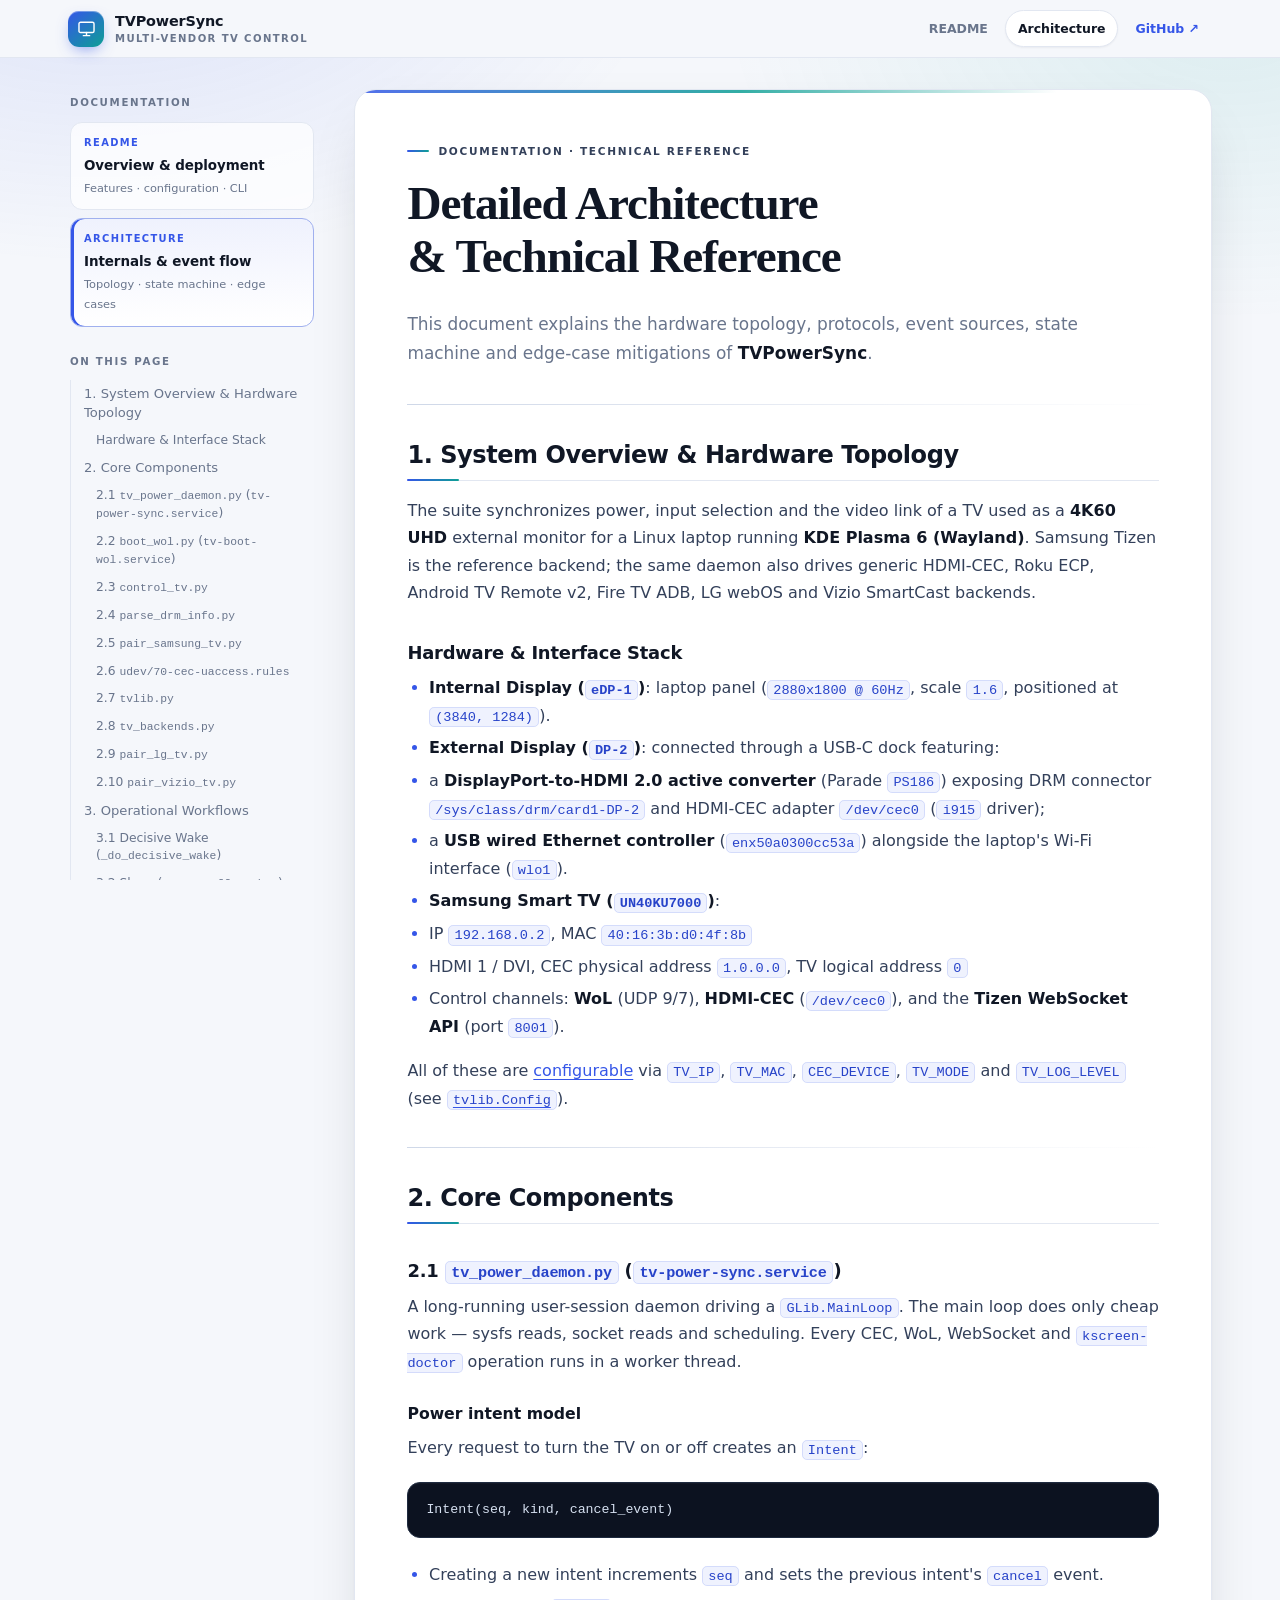
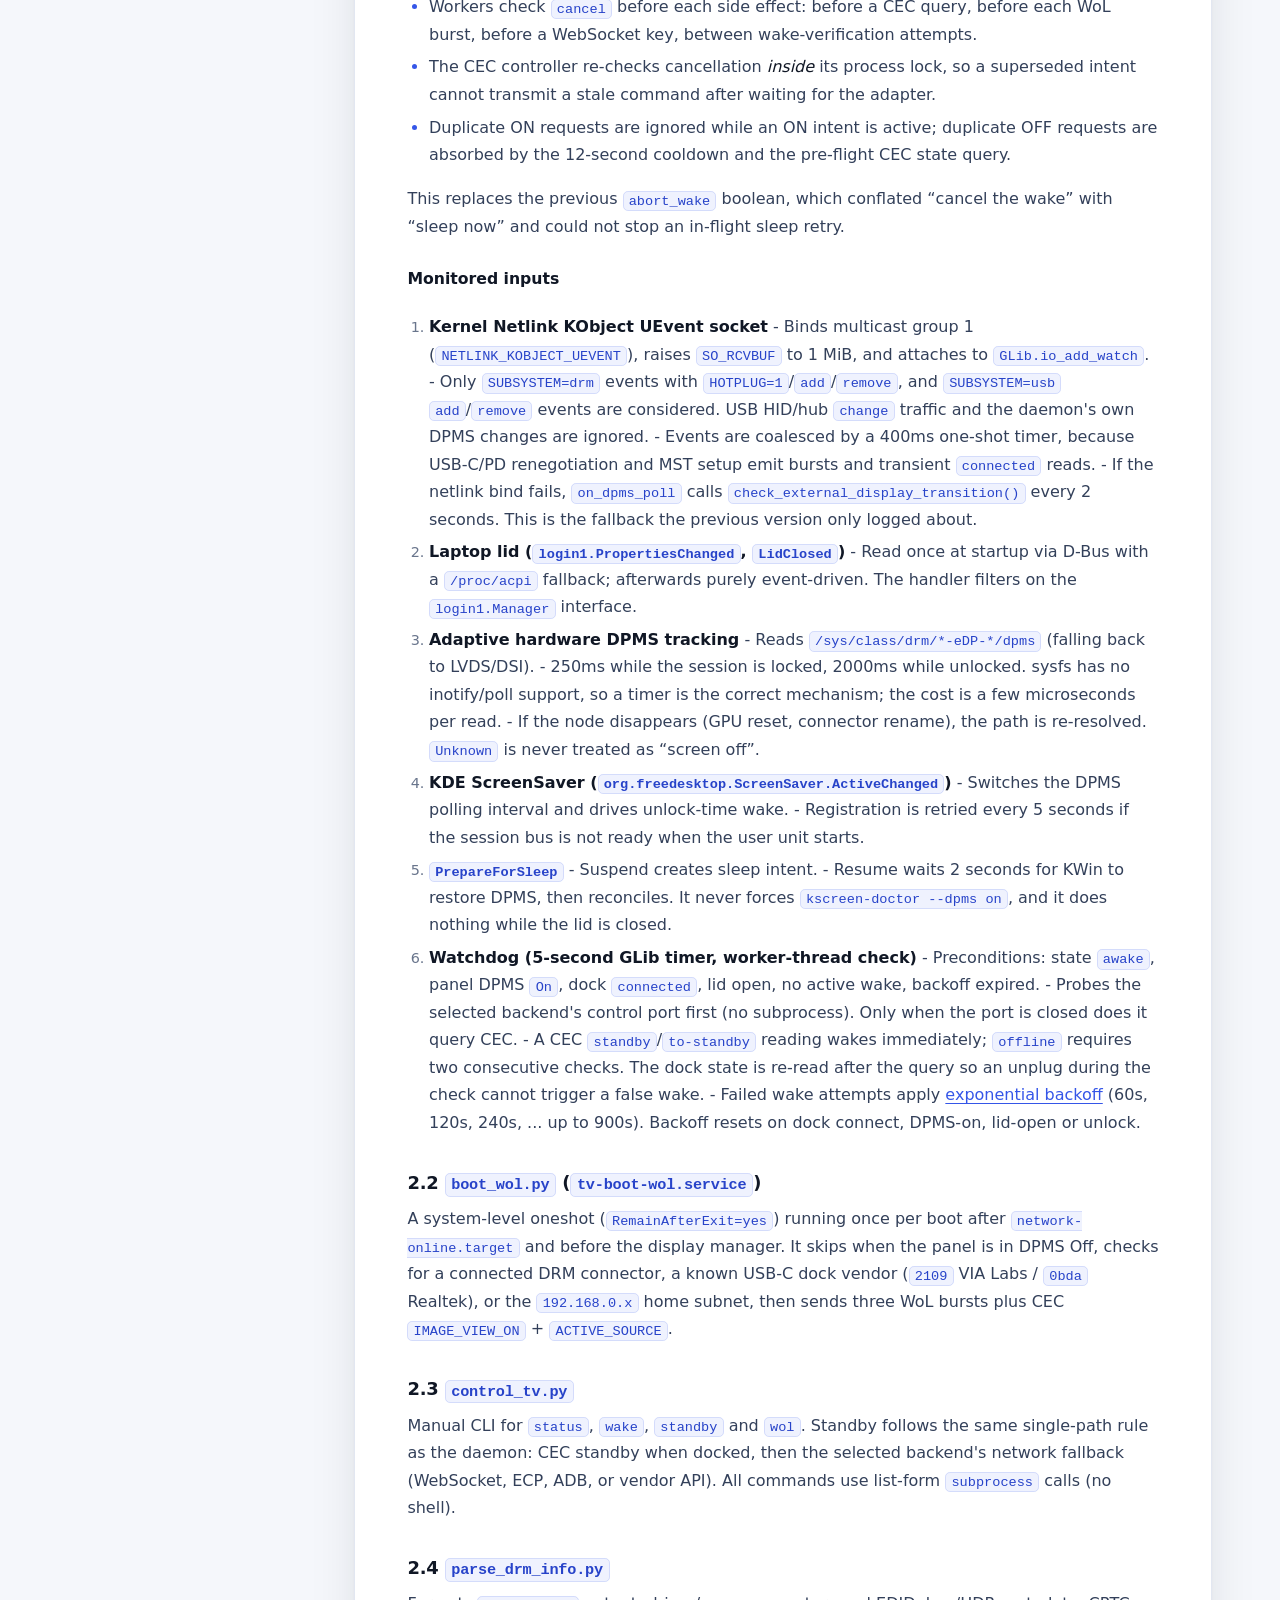
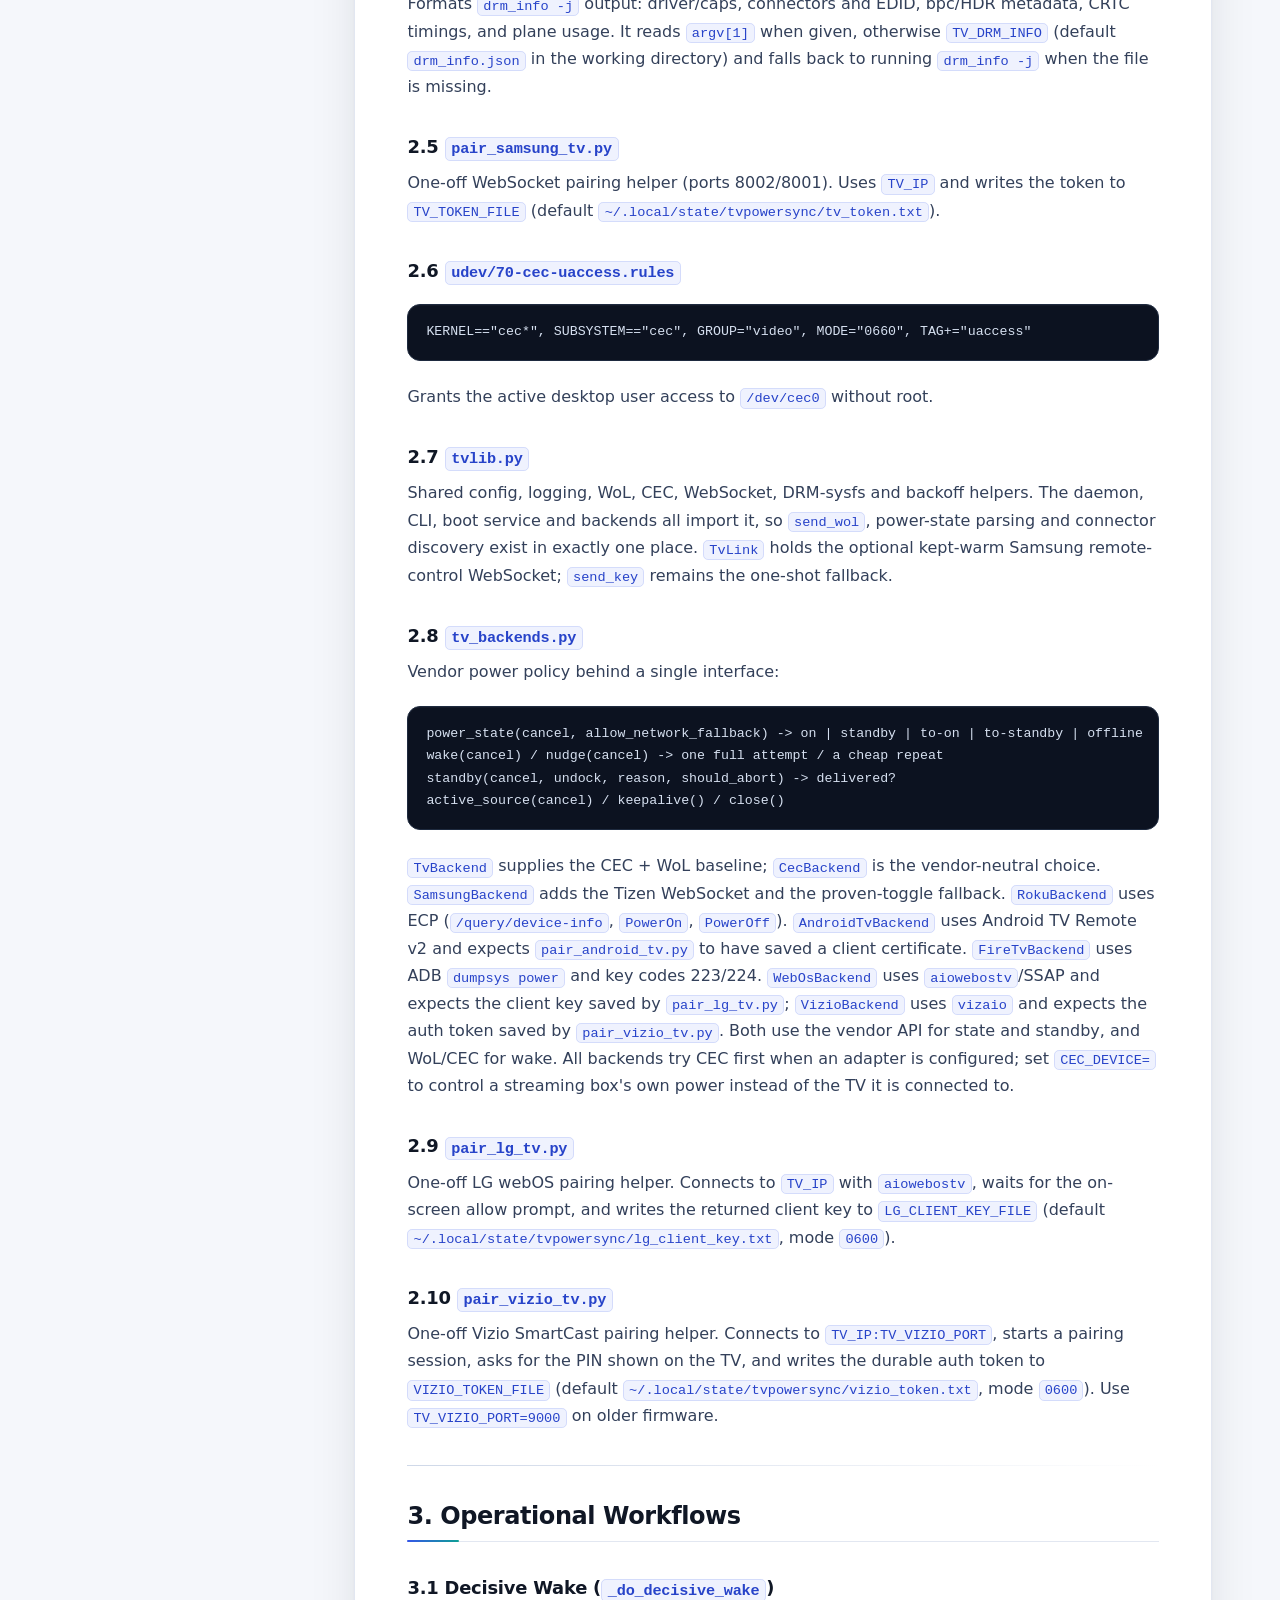
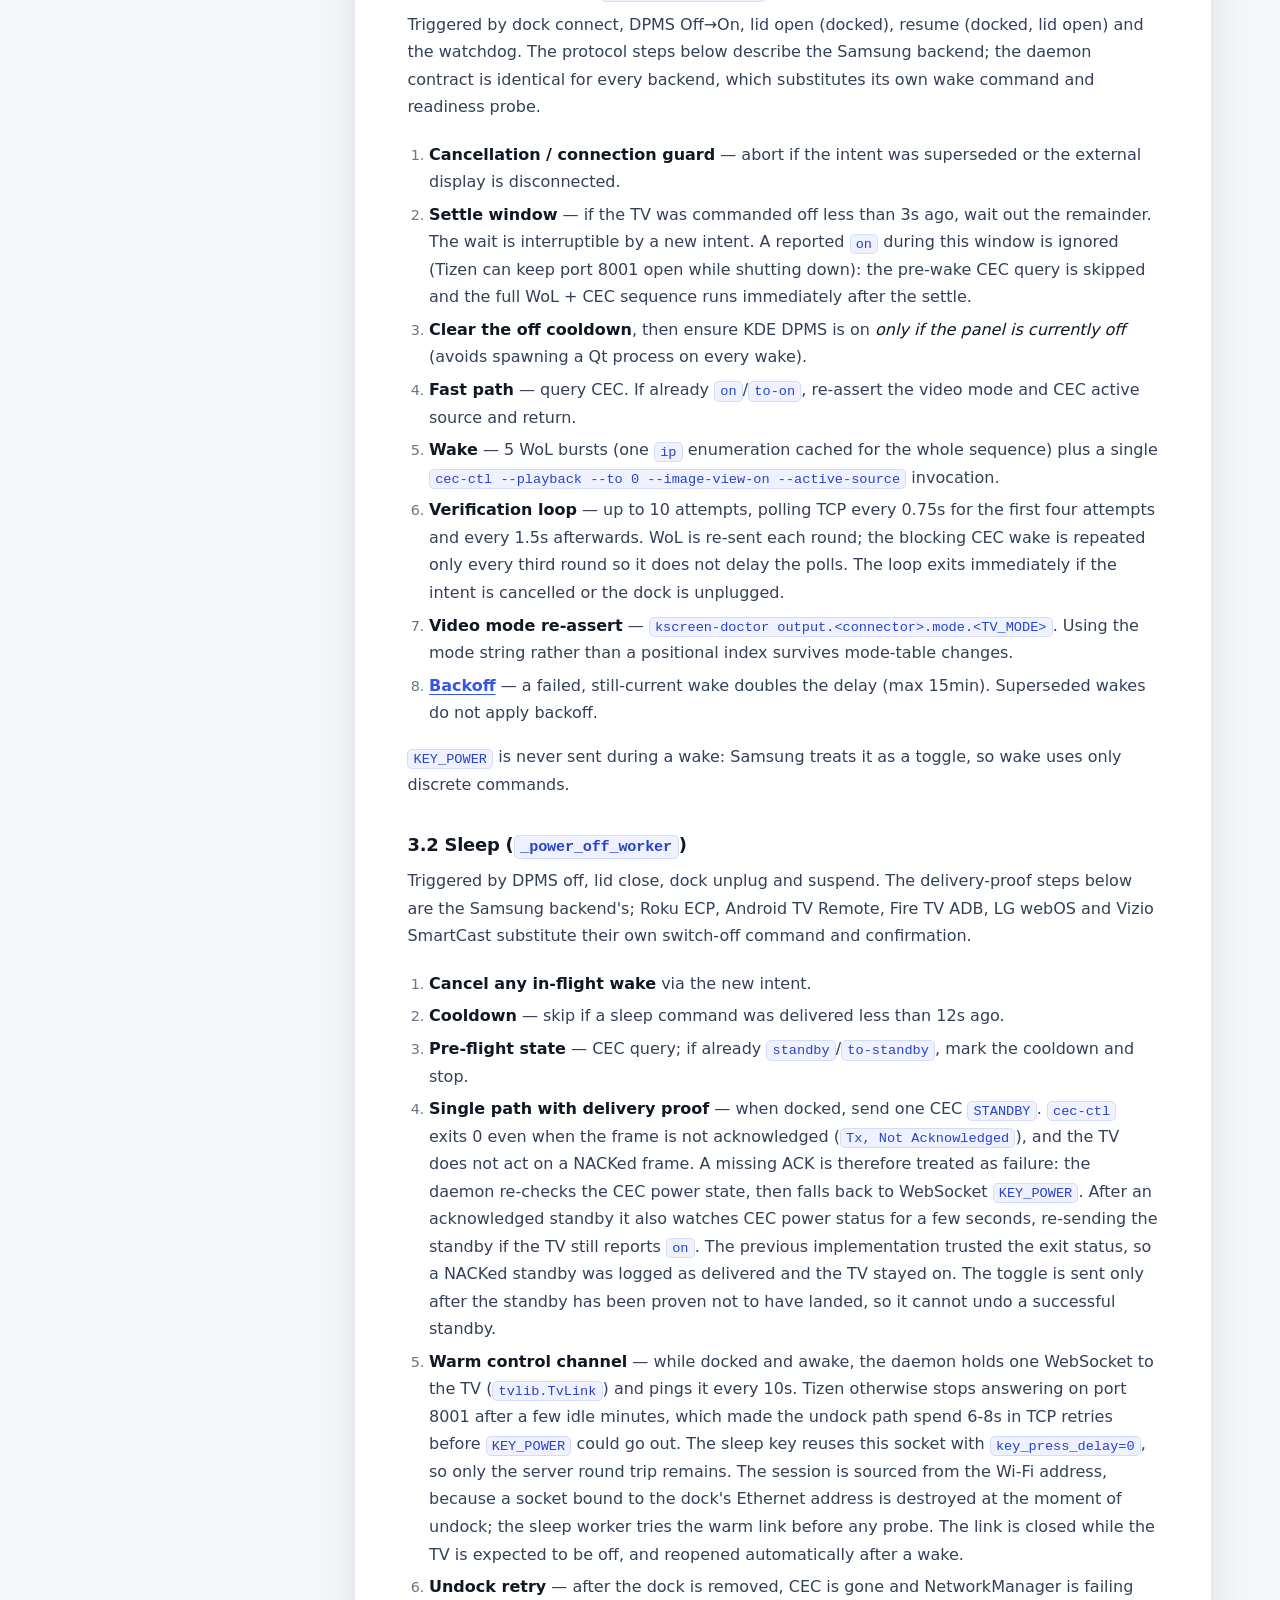
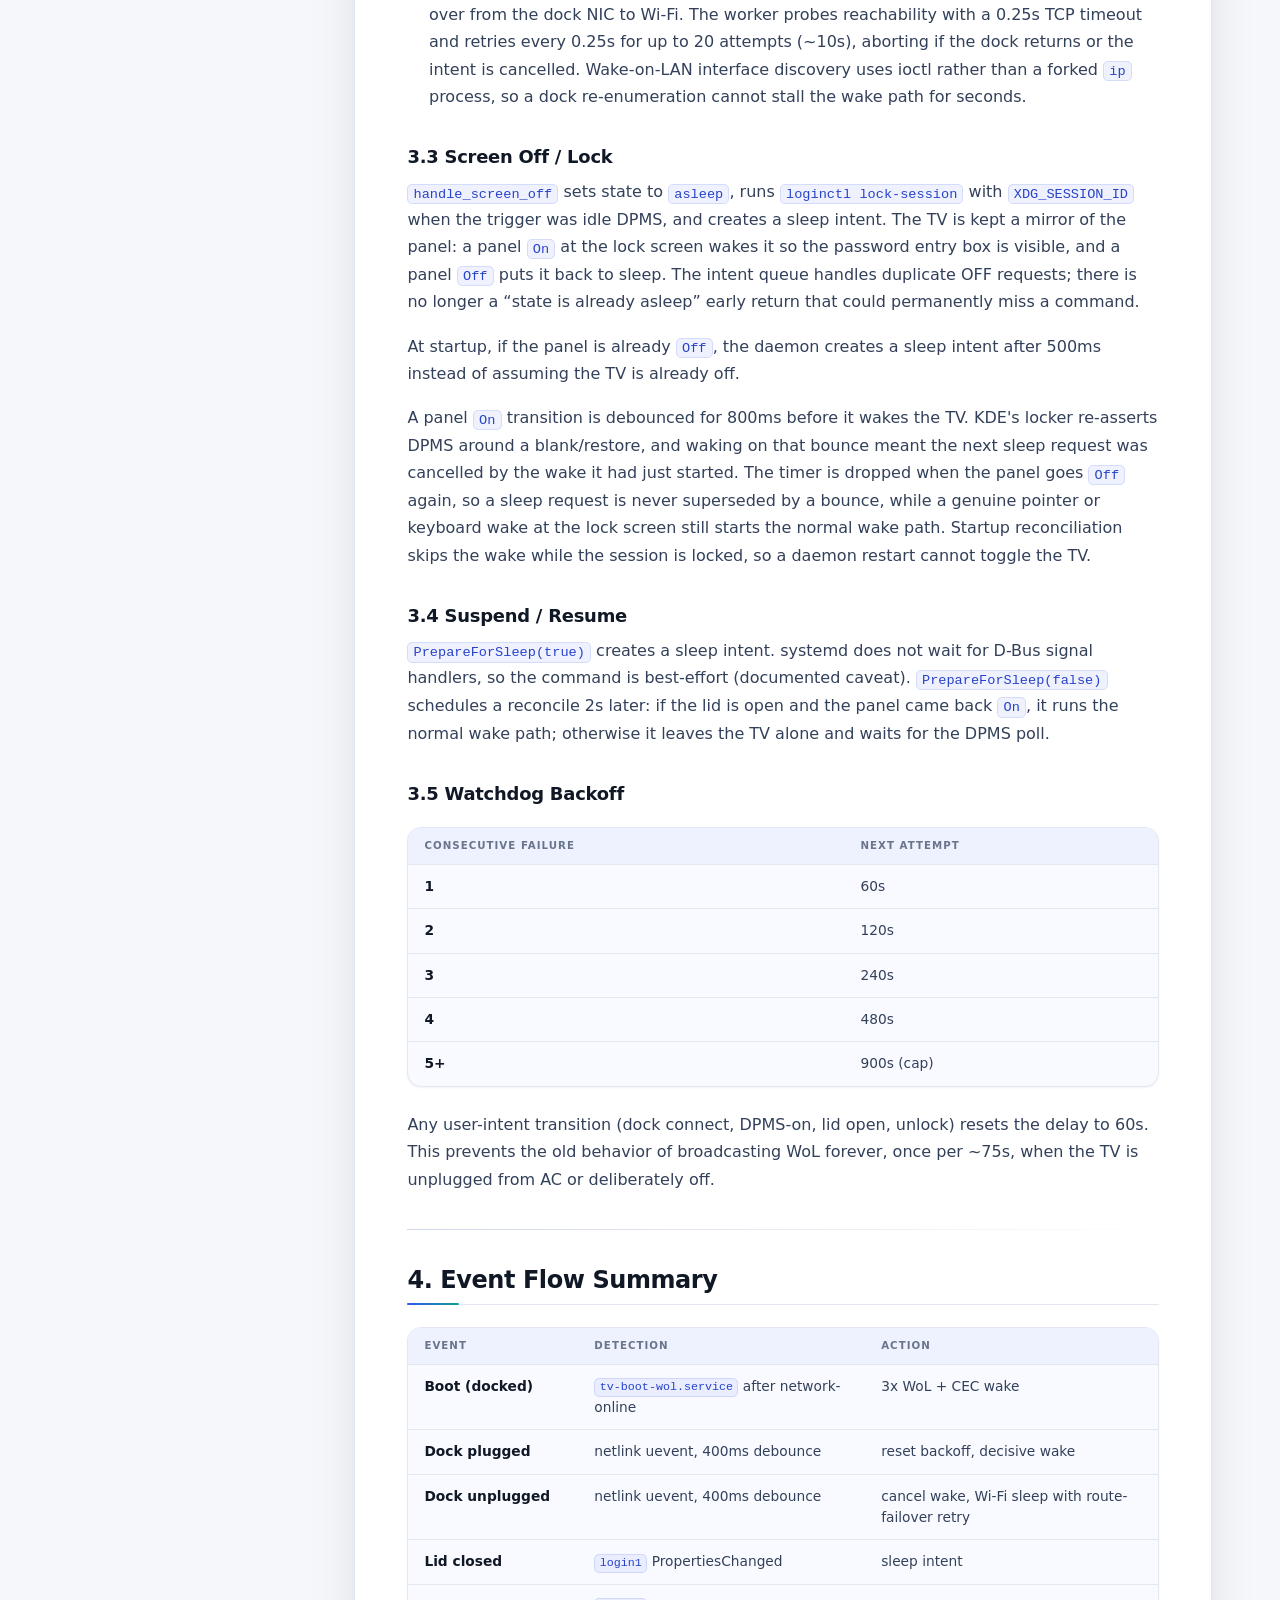
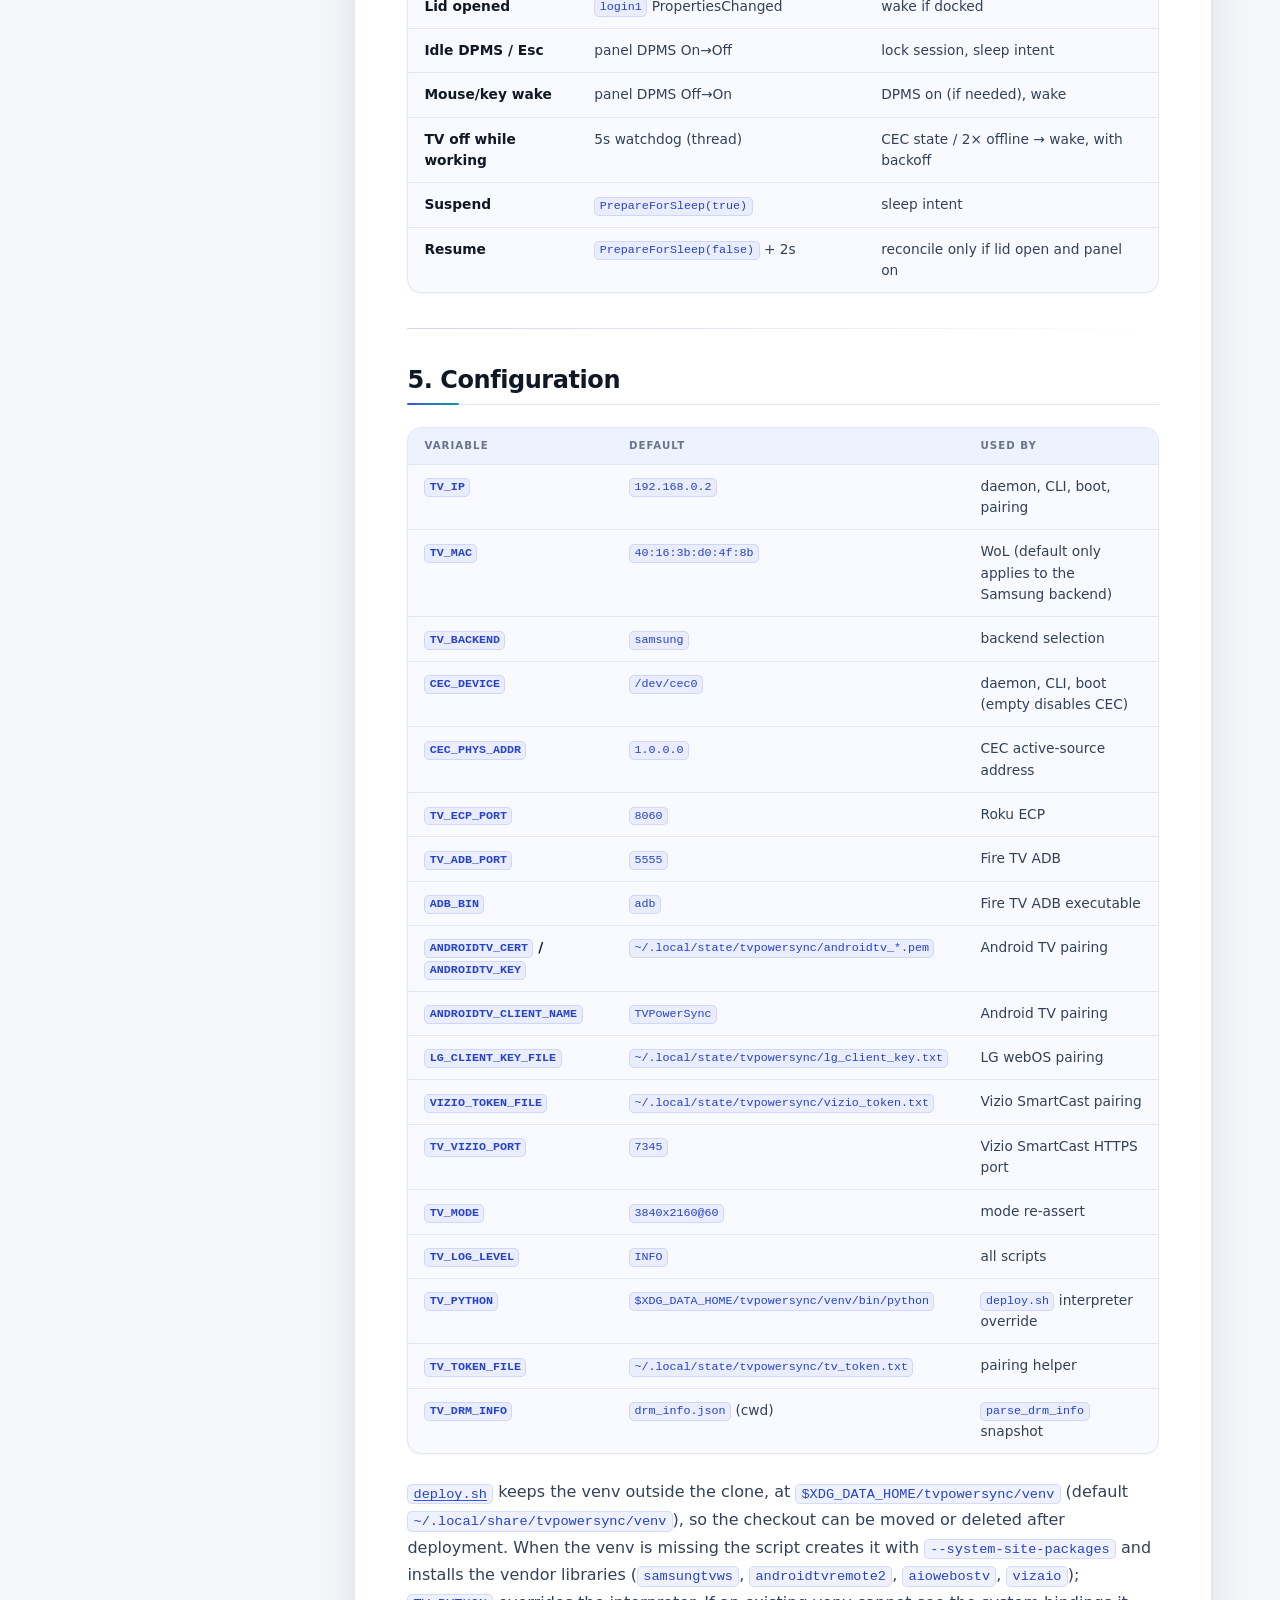
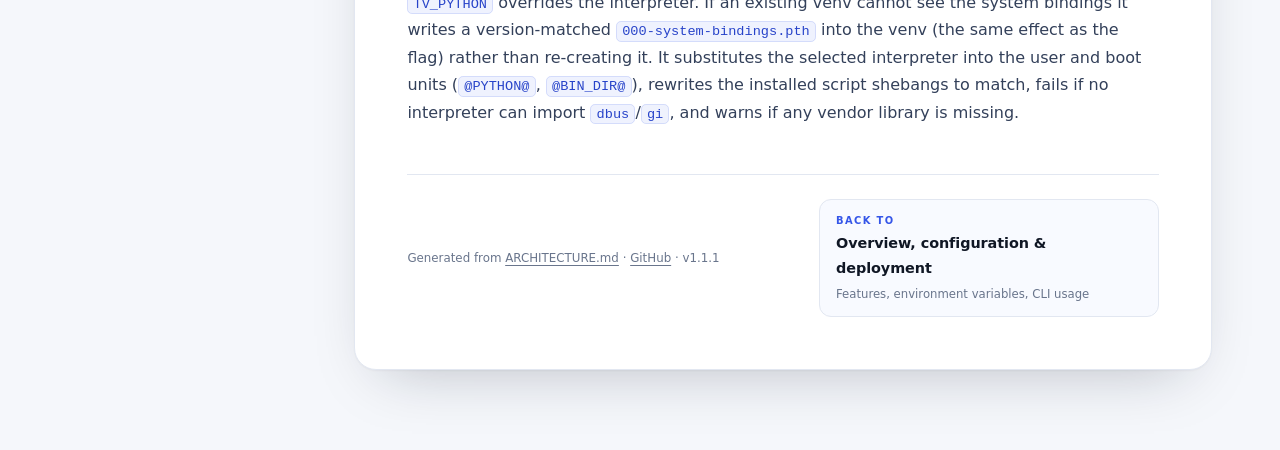
==== ARCHITECTURE.html @ b7414201 "Add LG webOS and Vizio SmartCast backends Add local API control, pairing helpers, credential paths, " ====
<!DOCTYPE html>
<html lang="en">
<head>
<meta charset="utf-8">
<meta name="viewport" content="width=device-width, initial-scale=1">
<meta name="color-scheme" content="light dark">
<meta name="description" content="This document explains the hardware topology, protocols, event sources, state machine and edge-case mitigations of TVPowerSync.">
<title>Detailed Architecture &amp; Technical Reference — TVPowerSync</title>
<link rel="icon" href="data:image/svg+xml,%3Csvg xmlns='http://www.w3.org/2000/svg' viewBox='0 0 32 32'%3E%3Crect width='32' height='32' rx='8' fill='%233556e8'/%3E%3Cg fill='none' stroke='white' stroke-width='2' stroke-linecap='round'%3E%3Crect x='7' y='9' width='18' height='12' rx='2'/%3E%3Cpath d='M13 25h6M16 21v4'/%3E%3C/g%3E%3C/svg%3E">
<style>
:root {
  color-scheme: light;
  --bg: #f5f7fb;
  --surface: #ffffff;
  --surface-2: #f8faff;
  --surface-3: #eef2fa;
  --text: #101725;
  --text-soft: #33405a;
  --muted: #69758c;
  --border: #e2e7f1;
  --border-strong: #cfd8e8;
  --accent: #3556e8;
  --accent-ink: #2743c9;
  --accent-2: #0e9f95;
  --code-bg: #0c1220;
  --code-border: #1e2a3f;
  --code-text: #d6e0f0;
  --shadow-sm: 0 1px 2px rgba(16, 24, 40, .05);
  --shadow: 0 1px 2px rgba(16, 24, 40, .04), 0 24px 60px -28px rgba(16, 24, 40, .28);
  --glow-a: rgba(53, 86, 232, .13);
  --glow-b: rgba(14, 159, 149, .10);
  --serif: "Iowan Old Style", "Palatino Linotype", Palatino, "Book Antiqua", Georgia, serif;
  --sans: ui-sans-serif, system-ui, -apple-system, "Segoe UI", Roboto, "Helvetica Neue", Arial, "Noto Sans", sans-serif;
  --mono: ui-monospace, SFMono-Regular, "SF Mono", Menlo, Consolas, "Liberation Mono", monospace;
}
@media (prefers-color-scheme: dark) {
  :root {
    color-scheme: dark;
    --bg: #070a10;
    --surface: #0d121b;
    --surface-2: #111826;
    --surface-3: #162032;
    --text: #e8edf6;
    --text-soft: #bdc8da;
    --muted: #8b99af;
    --border: #1d2737;
    --border-strong: #2a3850;
    --accent: #7d9cff;
    --accent-ink: #a5b9ff;
    --accent-2: #2fd4c2;
    --code-bg: #060a12;
    --code-border: #1a2434;
    --code-text: #d5e0f2;
    --shadow: 0 1px 2px rgba(0, 0, 0, .4), 0 30px 70px -30px rgba(0, 0, 0, .8);
    --glow-a: rgba(84, 110, 255, .16);
    --glow-b: rgba(21, 190, 170, .10);
  }
}
*, *::before, *::after { box-sizing: border-box; }
html { -webkit-text-size-adjust: 100%; scroll-behavior: smooth; }
body {
  margin: 0;
  /* Reserve the fixed top bar's height so the flow starts where it did. */
  padding-top: 57px;
  min-height: 100vh;
  background: var(--bg);
  color: var(--text);
  font-family: var(--sans);
  font-size: 16px;
  line-height: 1.72;
  -webkit-font-smoothing: antialiased;
  text-rendering: optimizeLegibility;
}
body::before {
  content: "";
  position: fixed;
  inset: 0;
  z-index: -1;
  pointer-events: none;
  background:
    radial-gradient(820px 480px at 8% -8%, var(--glow-a), transparent 70%),
    radial-gradient(700px 420px at 96% 2%, var(--glow-b), transparent 72%);
}
::selection { background: color-mix(in srgb, var(--accent) 24%, transparent); }
a { color: var(--accent); text-underline-offset: 3px; text-decoration-thickness: 1px; }
a:hover { color: var(--accent-ink); }
:focus-visible { outline: 2px solid var(--accent); outline-offset: 3px; border-radius: 4px; }
.skip-link {
  position: fixed; top: -100px; left: 16px; z-index: 999;
  padding: 10px 16px; border: 1px solid var(--border-strong); border-radius: 10px;
  background: var(--surface); color: var(--text); box-shadow: var(--shadow);
  font-size: .85rem; font-weight: 600; text-decoration: none;
  transition: top .15s ease;
}
.skip-link:focus { top: 16px; }

/* Top bar */
.topbar {
  position: fixed; top: 0; left: 0; right: 0; z-index: 100;
  background: var(--bg);
  border-bottom: 1px solid var(--border);
}
.topbar-inner {
  max-width: 1200px; margin: 0 auto;
  padding: 10px clamp(16px, 3vw, 28px);
  display: flex; align-items: center; justify-content: space-between; gap: 16px;
}
.brand { display: flex; align-items: center; gap: 11px; min-width: 0; color: var(--text); text-decoration: none; }
.brand-mark {
  width: 36px; height: 36px; flex: none;
  display: grid; place-items: center;
  /* Own compositor layer: the gradient, glow and SVG keep one cached raster
     instead of being repainted at fractional scroll offsets. */
  transform: translateZ(0);
  border-radius: 11px; color: #fff;
  background: linear-gradient(140deg, var(--accent), var(--accent-2));
  box-shadow: 0 6px 16px -6px color-mix(in srgb, var(--accent) 70%, transparent), inset 0 1px 0 rgba(255,255,255,.35);
}
.brand-copy { display: flex; flex-direction: column; line-height: 1.15; min-width: 0; }
.brand-copy strong { font-size: .9rem; font-weight: 650; letter-spacing: -.01em; white-space: nowrap; }
.brand-copy small { margin-top: 3px; font-size: .63rem; font-weight: 600; letter-spacing: .14em; text-transform: uppercase; color: var(--muted); white-space: nowrap; }
.topbar-nav { display: flex; align-items: center; gap: 4px; }
.pill {
  padding: 7px 12px; border: 1px solid transparent; border-radius: 999px;
  color: var(--muted); font-size: .78rem; font-weight: 550; text-decoration: none;
  white-space: nowrap;
  transition: color .15s, background .15s, border-color .15s;
}
.pill:hover { color: var(--text); background: var(--surface-3); }
.pill.is-active { color: var(--text); background: var(--surface); border-color: var(--border); box-shadow: var(--shadow-sm); }
.pill.ghost { color: var(--accent); }
.pill.ghost:hover {
  background: color-mix(in srgb, var(--accent) 9%, transparent);
  border-color: color-mix(in srgb, var(--accent) 18%, transparent);
}

/* Layout */
.shell {
  max-width: 1200px; margin: 0 auto;
  padding: clamp(20px, 3vw, 32px) clamp(16px, 3vw, 28px) 80px;
  display: grid; grid-template-columns: 248px minmax(0, 1fr);
  gap: clamp(24px, 3vw, 44px);
  align-items: start;
}
.sidebar {
  position: fixed; top: 90px;
  left: max(28px, calc(50% - 600px + 28px));
  width: 248px;
  max-height: calc(100vh - 110px);
  overflow: auto; padding: 4px 2px 20px;
  scrollbar-width: thin; scrollbar-color: var(--border-strong) transparent;
  /* Fixed positioning avoids per-frame sticky repositioning while scrolling. */
  will-change: transform;
}
.sidebar::-webkit-scrollbar { width: 6px; }
.sidebar::-webkit-scrollbar-thumb { background: var(--border-strong); border-radius: 99px; }
.side-label {
  margin: 0 0 10px; font-size: .64rem; font-weight: 700;
  letter-spacing: .16em; text-transform: uppercase; color: var(--muted);
}
.doc-switch { display: grid; gap: 8px; margin: 0 0 26px; }
.switch {
  display: block; padding: 11px 13px;
  border: 1px solid var(--border); border-radius: 12px;
  background: color-mix(in srgb, var(--surface) 72%, transparent);
  text-decoration: none;
  transition: border-color .15s, background .15s, transform .15s;
}
.switch:hover { border-color: var(--border-strong); background: var(--surface); transform: translateY(-1px); }
.switch.is-active {
  background: linear-gradient(180deg, color-mix(in srgb, var(--accent) 8%, var(--surface)), var(--surface));
  border-color: color-mix(in srgb, var(--accent) 38%, var(--border));
  box-shadow: inset 3px 0 0 var(--accent);
}
.switch-kicker { display: block; font-size: .62rem; font-weight: 700; letter-spacing: .14em; text-transform: uppercase; color: var(--accent); }
.switch-title { display: block; margin-top: 3px; font-size: .84rem; font-weight: 600; letter-spacing: -.005em; color: var(--text); }
.switch-meta { display: block; margin-top: 2px; font-size: .71rem; color: var(--muted); }
.toc ul { list-style: none; margin: 0; padding: 0; }
.toc > ul { border-left: 1px solid var(--border); }
.toc a {
  display: block; margin-left: -1px; padding: 5px 8px 5px 12px;
  border-left: 2px solid transparent;
  color: var(--muted); font-size: .82rem; line-height: 1.4; text-decoration: none;
  overflow-wrap: anywhere;
  transition: color .15s, border-color .15s, background .15s;
}
.toc a:hover {
  color: var(--text); border-left-color: var(--accent);
  background: linear-gradient(90deg, color-mix(in srgb, var(--accent) 8%, transparent), transparent);
}
.toc ul ul a { padding-left: 24px; font-size: .77rem; }
.toc a code { padding: 0; border: 0; background: none; color: inherit; font-size: .92em; }
.side-foot { margin: 26px 0 0; padding-top: 16px; border-top: 1px solid var(--border); font-size: .7rem; line-height: 1.6; color: var(--muted); }
.side-foot a { color: var(--muted); text-decoration-color: var(--border-strong); }
.side-foot a:hover { color: var(--accent); }

/* Mobile "On this page" */
.mobile-toc { display: none; grid-column: 1 / -1; }
.mobile-toc details {
  margin: 0; padding: 0 14px;
  border: 1px solid var(--border); border-radius: 12px;
  background: var(--surface); box-shadow: var(--shadow-sm);
}
.mobile-toc summary {
  display: flex; align-items: center; justify-content: space-between;
  padding: 12px 0; list-style: none; cursor: pointer;
  color: var(--text); font-size: .8rem; font-weight: 600;
}
.mobile-toc summary::-webkit-details-marker { display: none; }
.mobile-toc summary::after { content: "+"; color: var(--muted); font-size: 1rem; font-weight: 400; }
.mobile-toc details[open] summary::after { content: "\2212"; }
.mobile-toc .toc { padding: 0 0 10px; }
.mobile-toc .toc > ul { border-left: 0; }
.mobile-toc .toc a { padding-left: 2px; border-left: 0; }
.mobile-toc .toc ul ul a { padding-left: 18px; }

/* Page card */
.doc {
  position: relative; min-width: 0; overflow: hidden;
  grid-column: 2;
  padding: clamp(24px, 4.4vw, 52px);
  background: var(--surface);
  border: 1px solid var(--border); border-radius: 22px;
  box-shadow: var(--shadow);
}
.doc::before {
  content: ""; position: absolute; inset: 0 0 auto 0; height: 3px;
  background: linear-gradient(90deg, var(--accent), var(--accent-2) 45%, transparent 82%);
  opacity: .85;
}

/* Typography */
.doc-body > h1 {
  margin: .1em 0 .55em;
  font-family: var(--serif); font-weight: 600;
  font-size: clamp(2rem, 4.2vw, 2.95rem);
  line-height: 1.13; letter-spacing: -.022em;
  text-wrap: balance;
}
.eyebrow {
  display: flex; align-items: center; gap: 9px;
  margin: 0 0 14px;
  font-size: .66rem; font-weight: 700; letter-spacing: .16em;
  text-transform: uppercase; color: var(--accent);
}
.eyebrow::before {
  content: ""; width: 22px; height: 2px; border-radius: 2px;
  background: linear-gradient(90deg, var(--accent), var(--accent-2));
}
.doc-body > h1 + p {
  max-width: 68ch; margin: 0 0 1.4rem;
  font-size: 1.06rem; line-height: 1.75; color: var(--muted);
}
.doc-body h2 {
  position: relative; margin: 3.1rem 0 1rem; padding-bottom: .55rem;
  border-bottom: 1px solid var(--border);
  font-size: clamp(1.25rem, 2.4vw, 1.5rem); font-weight: 650;
  letter-spacing: -.018em; line-height: 1.28;
  text-wrap: balance; scroll-margin-top: 88px;
}
.doc-body h2::after {
  content: ""; position: absolute; left: 0; bottom: -1px;
  width: 52px; height: 2px; border-radius: 2px;
  background: linear-gradient(90deg, var(--accent), var(--accent-2));
}
.doc-body h3 {
  margin: 2.1rem 0 .55rem;
  font-size: 1.12rem; font-weight: 650; letter-spacing: -.012em;
  line-height: 1.4; text-wrap: balance; scroll-margin-top: 88px;
}
.doc-body h4 { margin: 1.6rem 0 .4rem; font-size: .98rem; font-weight: 650; }
.doc-body p { margin: 0 0 1.05rem; color: var(--text-soft); }
.doc-body strong { color: var(--text); font-weight: 650; }
.doc-body em { color: var(--text); }
.doc-body ul, .doc-body ol { margin: 0 0 1.05rem; padding-left: 1.35rem; }
.doc-body li { margin: .32rem 0; color: var(--text-soft); }
.doc-body li > p { margin: 0 0 .6rem; }
.doc-body li > p:last-child { margin-bottom: 0; }
.doc-body li > ul, .doc-body li > ol { margin: .35rem 0 .15rem; }
.doc-body ul > li::marker { color: var(--accent); }
.doc-body ol > li::marker { color: var(--muted); font-size: .9em; font-variant-numeric: tabular-nums; }
.doc-body > ol { margin-top: 1.25rem; }

/* README feature cards */
.page-readme .doc-body > ol {
  display: grid; gap: 12px;
  margin-top: 1.25rem; padding: 0;
  list-style: none; counter-reset: feature;
}
.page-readme .doc-body > ol > li {
  counter-increment: feature;
  position: relative; margin: 0; min-width: 0;
  padding: 15px 18px 12px 54px;
  border: 1px solid var(--border); border-radius: 14px;
  background: linear-gradient(180deg, var(--surface-2), color-mix(in srgb, var(--surface-2) 40%, transparent));
  transition: border-color .18s ease, box-shadow .18s ease;
}
.page-readme .doc-body > ol > li:hover { border-color: var(--border-strong); box-shadow: var(--shadow-sm); }
.page-readme .doc-body > ol > li::before {
  content: counter(feature);
  position: absolute; left: 16px; top: 15px;
  width: 26px; height: 26px;
  display: grid; place-items: center;
  border-radius: 8px; border: 1px solid color-mix(in srgb, var(--accent) 22%, transparent);
  background: color-mix(in srgb, var(--accent) 10%, transparent);
  color: var(--accent); font-size: .72rem; font-weight: 700; font-variant-numeric: tabular-nums;
}
.page-readme .doc-body > ol > li > p:first-child {
  margin: 0 0 6px; color: var(--text);
  font-size: .98rem; line-height: 1.6; letter-spacing: -.006em;
}
.page-readme .doc-body > ol > li > ul { margin: 8px 0 3px; padding-left: 1.1rem; font-size: .94rem; }
.page-readme .doc-body > ol > li > ul > li { margin: .28rem 0; }

/* Tables */
.doc-body .table-wrap {
  margin: 1.35rem 0 1.5rem;
  border: 1px solid var(--border); border-radius: 14px;
  background: var(--surface-2);
  overflow-x: auto;
  scrollbar-width: thin; scrollbar-color: var(--border-strong) transparent;
  box-shadow: var(--shadow-sm);
}
.doc-body table { width: 100%; min-width: 520px; border-collapse: collapse; font-size: .86rem; line-height: 1.55; }
.doc-body thead th {
  padding: 10px 16px;
  border-bottom: 1px solid var(--border);
  background: color-mix(in srgb, var(--accent) 5%, var(--surface-2));
  color: var(--muted); font-size: .64rem; font-weight: 700;
  letter-spacing: .1em; text-transform: uppercase; text-align: left; white-space: nowrap;
}
.doc-body tbody td { padding: 11px 16px; border-bottom: 1px solid var(--border); color: var(--text-soft); vertical-align: top; }
.doc-body tbody td:first-child { color: var(--text); font-weight: 550; }
.doc-body tbody tr:last-child td { border-bottom: 0; }
.doc-body tbody tr:hover { background: color-mix(in srgb, var(--accent) 4%, transparent); }
.doc-body table td code { white-space: nowrap; overflow-wrap: normal; }

/* Code */
.doc-body :not(pre) > code {
  padding: .12em .38em;
  border: 1px solid color-mix(in srgb, var(--accent) 14%, transparent);
  border-radius: 5px;
  background: color-mix(in srgb, var(--accent) 8%, transparent);
  color: var(--accent-ink);
  font-family: var(--mono); font-size: .85em;
  white-space: normal; overflow-wrap: anywhere;
}
.doc-body pre {
  margin: 1.25rem 0 1.4rem; padding: 16px 18px;
  border: 1px solid var(--code-border); border-radius: 13px;
  background: var(--code-bg);
  color: var(--code-text);
  font-family: var(--mono); font-size: .83rem; line-height: 1.7;
  overflow-x: auto;
  scrollbar-width: thin; scrollbar-color: #31405a transparent;
  box-shadow: inset 0 1px 0 rgba(255, 255, 255, .03);
}
.doc-body pre code {
  padding: 0; border: 0; background: none;
  color: inherit; font-family: inherit; font-size: 1em; white-space: pre;
}
.doc-body pre::-webkit-scrollbar { height: 8px; }
.doc-body pre::-webkit-scrollbar-thumb { background: #31405a; border-radius: 99px; }
.doc-body pre .c, .doc-body pre .c1, .doc-body pre .cm { color: #6f8099; font-style: italic; }
.doc-body pre .k, .doc-body pre .kn, .doc-body pre .kd { color: #c792ea; }
.doc-body pre .s, .doc-body pre .s1, .doc-body pre .s2, .doc-body pre .sb { color: #a8e0a0; }
.doc-body pre .nb, .doc-body pre .nf { color: #82aaff; }
.doc-body pre .nv { color: #ffcb6b; }
.doc-body pre .o, .doc-body pre .ow { color: #89ddff; }
.doc-body pre .m, .doc-body pre .mi { color: #f78c6c; }
.doc-body pre .w { color: inherit; }

/* Callouts and rules */
.doc-body blockquote {
  margin: 1.35rem 0 1.6rem; padding: 14px 18px 14px 20px;
  border-left: 3px solid var(--accent); border-radius: 0 12px 12px 0;
  background: linear-gradient(90deg, color-mix(in srgb, var(--accent) 7%, transparent), transparent 90%);
}
.doc-body blockquote::before {
  content: "Note"; display: block; margin-bottom: 4px;
  color: var(--accent); font-size: .62rem; font-weight: 700;
  letter-spacing: .16em; text-transform: uppercase;
}
.doc-body blockquote p { margin: 0; font-size: .95rem; color: var(--text-soft); }
.doc-body blockquote a { font-weight: 600; }
.doc-body hr {
  height: 1px; margin: 2.2rem 0; border: 0;
  background: linear-gradient(90deg, var(--border-strong), var(--border) 40%, transparent);
}
.doc-body hr + h2 { margin-top: 1.7rem; }

/* Heading permalinks */
.headerlink {
  float: right; margin-left: 10px;
  color: var(--muted); font-size: .75em; font-weight: 400; text-decoration: none;
  opacity: 0; transition: opacity .15s, color .15s;
}
h2:hover .headerlink, h3:hover .headerlink, .headerlink:focus-visible { opacity: .7; }
.headerlink:hover { color: var(--accent); opacity: 1 !important; }

/* Footer */
.doc-footer {
  display: flex; flex-wrap: wrap; align-items: center; justify-content: space-between; gap: 18px;
  margin-top: 3rem; padding-top: 1.5rem;
  border-top: 1px solid var(--border);
}
.foot-note { margin: 0; color: var(--muted); font-size: .74rem; }
.foot-note a { color: var(--muted); }
.next-card {
  display: flex; flex-direction: column; gap: 2px;
  max-width: 340px; padding: 12px 16px;
  border: 1px solid var(--border); border-radius: 12px;
  background: var(--surface-2); text-decoration: none;
  transition: border-color .15s, transform .15s, box-shadow .15s;
}
.next-card:hover {
  border-color: color-mix(in srgb, var(--accent) 35%, var(--border));
  transform: translateY(-1px); box-shadow: var(--shadow-sm);
}
.next-kicker { color: var(--accent); font-size: .62rem; font-weight: 700; letter-spacing: .14em; text-transform: uppercase; }
.next-title { color: var(--text); font-size: .9rem; font-weight: 600; letter-spacing: -.005em; }
.next-title::after { content: " \2192"; color: var(--accent); font-weight: 600; }
.next-card.back .next-title::after { content: ""; }
.next-meta { margin-top: 1px; color: var(--muted); font-size: .73rem; }

@media (max-width: 1024px) {
  .shell { grid-template-columns: minmax(0, 1fr); max-width: 900px; }
  .sidebar { display: none; }
  .mobile-toc { display: block; }
  .doc { grid-column: 1; }
}
@media (max-width: 640px) {
  .brand-copy small { display: none; }
  .topbar-nav .ghost { display: none; }
  .pill { padding: 6px 10px; font-size: .74rem; }
  .doc { padding: 20px 18px 26px; border-radius: 16px; }
  .doc::before { border-radius: 16px 16px 0 0; }
  .doc-body > h1 { font-size: clamp(1.75rem, 7vw, 2.3rem); }
  .doc-footer { flex-direction: column; align-items: stretch; }
  .next-card { max-width: none; }
  .foot-note { order: 2; }
}
@media (max-width: 380px) {
  .brand-copy { display: none; }
}
@media print {
  :root {
    --bg: #fff; --surface: #fff; --surface-2: #fff; --surface-3: #fff;
    --text: #111; --text-soft: #222; --muted: #555;
    --border: #ddd; --border-strong: #ccc;
    --accent: #1a3fb8; --accent-ink: #1a3fb8;
    --code-bg: #f5f5f5; --code-border: #ddd; --code-text: #111;
  }
  body { background: #fff; color: #111; padding-top: 0; }
  body::before, .topbar, .sidebar, .mobile-toc, .doc-footer, .headerlink { display: none !important; }
  .shell { display: block; max-width: none; padding: 0; }
  .doc { padding: 0; border: 0; border-radius: 0; box-shadow: none; overflow: visible; }
  .doc::before { display: none; }
  .doc-body .table-wrap { overflow: visible; }
  .doc-body pre { background: #f5f5f5; color: #111; border-color: #ddd; box-shadow: none; }
  .doc-body pre code { color: #111; }
  .doc-body a { color: #1a3fb8; }
}
@media (prefers-reduced-motion: reduce) {
  html { scroll-behavior: auto; }
  *, *::before, *::after { transition: none !important; animation: none !important; }
}
</style>
</head>
<body class="page-architecture">
<a class="skip-link" href="#content">Skip to content</a>

<header class="topbar">
  <div class="topbar-inner">
    <a class="brand" href="README.html" aria-label="TVPowerSync documentation">
      <span class="brand-mark" aria-hidden="true">
        <svg viewBox="0 0 24 24" width="19" height="19" fill="none" stroke="currentColor" stroke-width="1.8" stroke-linecap="round" stroke-linejoin="round"><rect x="2.5" y="4" width="19" height="13" rx="2"/><path d="M8 21h8M12 17v4"/></svg>
      </span>
      <span class="brand-copy"><strong>TVPowerSync</strong><small>Multi-vendor TV control</small></span>
    </a>
    <nav class="topbar-nav" aria-label="Documents">
      <a class="pill" href="README.html">README</a><a class="pill is-active" href="ARCHITECTURE.html" aria-current="page">Architecture</a><a class="pill ghost" href="https://github.com/mystica555/TVPowerSync" aria-label="View TVPowerSync on GitHub">GitHub <span aria-hidden="true">&#8599;</span></a>
    </nav>
  </div>
</header>

<main class="page" id="content" tabindex="-1">
  <div class="shell">
    <div class="mobile-toc">
      <details>
        <summary>On this page</summary>
        <nav class="toc" aria-label="Table of contents (mobile)"><ul><li><a href="#1-system-overview-hardware-topology">1. System Overview &amp; Hardware Topology</a><ul class="toc-sub"><li><a href="#hardware-interface-stack">Hardware &amp; Interface Stack</a></li></ul></li><li><a href="#2-core-components">2. Core Components</a><ul class="toc-sub"><li><a href="#21-tv_power_daemonpy-tv-power-syncservice">2.1 <code>tv_power_daemon.py</code> (<code>tv-power-sync.service</code>)</a></li><li><a href="#22-boot_wolpy-tv-boot-wolservice">2.2 <code>boot_wol.py</code> (<code>tv-boot-wol.service</code>)</a></li><li><a href="#23-control_tvpy">2.3 <code>control_tv.py</code></a></li><li><a href="#24-parse_drm_infopy">2.4 <code>parse_drm_info.py</code></a></li><li><a href="#25-pair_samsung_tvpy">2.5 <code>pair_samsung_tv.py</code></a></li><li><a href="#26-udev70-cec-uaccessrules">2.6 <code>udev/70-cec-uaccess.rules</code></a></li><li><a href="#27-tvlibpy">2.7 <code>tvlib.py</code></a></li><li><a href="#28-tv_backendspy">2.8 <code>tv_backends.py</code></a></li><li><a href="#29-pair_lg_tvpy">2.9 <code>pair_lg_tv.py</code></a></li><li><a href="#210-pair_vizio_tvpy">2.10 <code>pair_vizio_tv.py</code></a></li></ul></li><li><a href="#3-operational-workflows">3. Operational Workflows</a><ul class="toc-sub"><li><a href="#31-decisive-wake-_do_decisive_wake">3.1 Decisive Wake (<code>_do_decisive_wake</code>)</a></li><li><a href="#32-sleep-_power_off_worker">3.2 Sleep (<code>_power_off_worker</code>)</a></li><li><a href="#33-screen-off-lock">3.3 Screen Off / Lock</a></li><li><a href="#34-suspend-resume">3.4 Suspend / Resume</a></li><li><a href="#35-watchdog-backoff">3.5 Watchdog Backoff</a></li></ul></li><li><a href="#4-event-flow-summary">4. Event Flow Summary</a></li><li><a href="#5-configuration">5. Configuration</a></li></ul></nav>
      </details>
    </div>

    <aside class="sidebar">
      <p class="side-label">Documentation</p>
      <nav class="doc-switch" aria-label="Documents"><a class="switch" href="README.html"><span class="switch-kicker">README</span><span class="switch-title">Overview &amp; deployment</span><span class="switch-meta">Features &middot; configuration &middot; CLI</span></a><a class="switch is-active" href="ARCHITECTURE.html" aria-current="page"><span class="switch-kicker">Architecture</span><span class="switch-title">Internals &amp; event flow</span><span class="switch-meta">Topology &middot; state machine &middot; edge cases</span></a></nav>
      <p class="side-label">On this page</p>
      <nav class="toc" aria-label="Table of contents"><ul><li><a href="#1-system-overview-hardware-topology">1. System Overview &amp; Hardware Topology</a><ul class="toc-sub"><li><a href="#hardware-interface-stack">Hardware &amp; Interface Stack</a></li></ul></li><li><a href="#2-core-components">2. Core Components</a><ul class="toc-sub"><li><a href="#21-tv_power_daemonpy-tv-power-syncservice">2.1 <code>tv_power_daemon.py</code> (<code>tv-power-sync.service</code>)</a></li><li><a href="#22-boot_wolpy-tv-boot-wolservice">2.2 <code>boot_wol.py</code> (<code>tv-boot-wol.service</code>)</a></li><li><a href="#23-control_tvpy">2.3 <code>control_tv.py</code></a></li><li><a href="#24-parse_drm_infopy">2.4 <code>parse_drm_info.py</code></a></li><li><a href="#25-pair_samsung_tvpy">2.5 <code>pair_samsung_tv.py</code></a></li><li><a href="#26-udev70-cec-uaccessrules">2.6 <code>udev/70-cec-uaccess.rules</code></a></li><li><a href="#27-tvlibpy">2.7 <code>tvlib.py</code></a></li><li><a href="#28-tv_backendspy">2.8 <code>tv_backends.py</code></a></li><li><a href="#29-pair_lg_tvpy">2.9 <code>pair_lg_tv.py</code></a></li><li><a href="#210-pair_vizio_tvpy">2.10 <code>pair_vizio_tv.py</code></a></li></ul></li><li><a href="#3-operational-workflows">3. Operational Workflows</a><ul class="toc-sub"><li><a href="#31-decisive-wake-_do_decisive_wake">3.1 Decisive Wake (<code>_do_decisive_wake</code>)</a></li><li><a href="#32-sleep-_power_off_worker">3.2 Sleep (<code>_power_off_worker</code>)</a></li><li><a href="#33-screen-off-lock">3.3 Screen Off / Lock</a></li><li><a href="#34-suspend-resume">3.4 Suspend / Resume</a></li><li><a href="#35-watchdog-backoff">3.5 Watchdog Backoff</a></li></ul></li><li><a href="#4-event-flow-summary">4. Event Flow Summary</a></li><li><a href="#5-configuration">5. Configuration</a></li></ul></nav>
      <p class="side-foot">
        Rendered from <a href="ARCHITECTURE.md">ARCHITECTURE.md</a><br>
        TVPowerSync v1.1.1
      </p>
    </aside>

    <article class="doc">
      <div class="doc-body"><p class="eyebrow">Documentation &middot; Technical reference</p>
<h1 id="detailed-architecture-technical-reference">Detailed Architecture &amp; Technical Reference</h1>
<p>This document explains the hardware topology, protocols, event sources, state
machine and edge-case mitigations of <strong>TVPowerSync</strong>.</p>
<hr />
<h2 id="1-system-overview-hardware-topology">1. System Overview &amp; Hardware Topology<a class="headerlink" href="#1-system-overview-hardware-topology" title="Link to this section">#</a></h2>
<p>The suite synchronizes power, input selection and the video link of a TV used
as a <strong>4K60 UHD</strong> external monitor for a Linux laptop running <strong>KDE Plasma 6
(Wayland)</strong>. Samsung Tizen is the reference backend; the same daemon also
drives generic HDMI-CEC, Roku ECP, Android TV Remote v2, Fire TV ADB, LG webOS
and Vizio SmartCast backends.</p>
<h3 id="hardware-interface-stack">Hardware &amp; Interface Stack<a class="headerlink" href="#hardware-interface-stack" title="Link to this section">#</a></h3>
<ul>
<li><strong>Internal Display (<code>eDP-1</code>)</strong>: laptop panel (<code>2880x1800 @ 60Hz</code>, scale
  <code>1.6</code>, positioned at <code>(3840, 1284)</code>).</li>
<li><strong>External Display (<code>DP-2</code>)</strong>: connected through a USB-C dock featuring:</li>
<li>a <strong>DisplayPort-to-HDMI 2.0 active converter</strong> (Parade <code>PS186</code>) exposing
    DRM connector <code>/sys/class/drm/card1-DP-2</code> and HDMI-CEC adapter <code>/dev/cec0</code>
    (<code>i915</code> driver);</li>
<li>a <strong>USB wired Ethernet controller</strong> (<code>enx50a0300cc53a</code>) alongside the
    laptop's Wi-Fi interface (<code>wlo1</code>).</li>
<li><strong>Samsung Smart TV (<code>UN40KU7000</code>)</strong>:</li>
<li>IP <code>192.168.0.2</code>, MAC <code>40:16:3b:d0:4f:8b</code></li>
<li>HDMI 1 / DVI, CEC physical address <code>1.0.0.0</code>, TV logical address <code>0</code></li>
<li>Control channels: <strong>WoL</strong> (UDP 9/7), <strong>HDMI-CEC</strong> (<code>/dev/cec0</code>), and the
    <strong>Tizen WebSocket API</strong> (port <code>8001</code>).</li>
</ul>
<p>All of these are <a href="#5-configuration">configurable</a> via <code>TV_IP</code>, <code>TV_MAC</code>, <code>CEC_DEVICE</code>, <code>TV_MODE</code>
and <code>TV_LOG_LEVEL</code> (see <a href="#27-tvlibpy"><code>tvlib.Config</code></a>).</p>
<hr />
<h2 id="2-core-components">2. Core Components<a class="headerlink" href="#2-core-components" title="Link to this section">#</a></h2>
<h3 id="21-tv_power_daemonpy-tv-power-syncservice">2.1 <code>tv_power_daemon.py</code> (<code>tv-power-sync.service</code>)<a class="headerlink" href="#21-tv_power_daemonpy-tv-power-syncservice" title="Link to this section">#</a></h3>
<p>A long-running user-session daemon driving a <code>GLib.MainLoop</code>. The main loop does
only cheap work — sysfs reads, socket reads and scheduling. Every CEC, WoL,
WebSocket and <code>kscreen-doctor</code> operation runs in a worker thread.</p>
<h4 id="power-intent-model">Power intent model<a class="headerlink" href="#power-intent-model" title="Link to this section">#</a></h4>
<p>Every request to turn the TV on or off creates an <code>Intent</code>:</p>
<div class="highlight"><pre><span></span><code>Intent(seq, kind, cancel_event)
</code></pre></div>

<ul>
<li>Creating a new intent increments <code>seq</code> and sets the previous intent's
  <code>cancel</code> event.</li>
<li>Workers check <code>cancel</code> before each side effect: before a CEC query, before
  each WoL burst, before a WebSocket key, between wake-verification attempts.</li>
<li>The CEC controller re-checks cancellation <em>inside</em> its process lock, so a
  superseded intent cannot transmit a stale command after waiting for the
  adapter.</li>
<li>Duplicate ON requests are ignored while an ON intent is active; duplicate OFF
  requests are absorbed by the 12-second cooldown and the pre-flight CEC state
  query.</li>
</ul>
<p>This replaces the previous <code>abort_wake</code> boolean, which conflated “cancel the
wake” with “sleep now” and could not stop an in-flight sleep retry.</p>
<h4 id="monitored-inputs">Monitored inputs<a class="headerlink" href="#monitored-inputs" title="Link to this section">#</a></h4>
<ol>
<li>
<p><strong>Kernel Netlink KObject UEvent socket</strong>
   - Binds multicast group 1 (<code>NETLINK_KOBJECT_UEVENT</code>), raises <code>SO_RCVBUF</code> to
     1 MiB, and attaches to <code>GLib.io_add_watch</code>.
   - Only <code>SUBSYSTEM=drm</code> events with <code>HOTPLUG=1</code>/<code>add</code>/<code>remove</code>, and
     <code>SUBSYSTEM=usb</code> <code>add</code>/<code>remove</code> events are considered. USB HID/hub <code>change</code>
     traffic and the daemon's own DPMS changes are ignored.
   - Events are coalesced by a 400ms one-shot timer, because USB-C/PD
     renegotiation and MST setup emit bursts and transient <code>connected</code> reads.
   - If the netlink bind fails, <code>on_dpms_poll</code> calls
     <code>check_external_display_transition()</code> every 2 seconds. This is the fallback
     the previous version only logged about.</p>
</li>
<li>
<p><strong>Laptop lid (<code>login1.PropertiesChanged</code>, <code>LidClosed</code>)</strong>
   - Read once at startup via D-Bus with a <code>/proc/acpi</code> fallback; afterwards
     purely event-driven. The handler filters on the <code>login1.Manager</code> interface.</p>
</li>
<li>
<p><strong>Adaptive hardware DPMS tracking</strong>
   - Reads <code>/sys/class/drm/*-eDP-*/dpms</code> (falling back to LVDS/DSI).
   - 250ms while the session is locked, 2000ms while unlocked. sysfs has no
     inotify/poll support, so a timer is the correct mechanism; the cost is a
     few microseconds per read.
   - If the node disappears (GPU reset, connector rename), the path is
     re-resolved. <code>Unknown</code> is never treated as “screen off”.</p>
</li>
<li>
<p><strong>KDE ScreenSaver (<code>org.freedesktop.ScreenSaver.ActiveChanged</code>)</strong>
   - Switches the DPMS polling interval and drives unlock-time wake.
   - Registration is retried every 5 seconds if the session bus is not ready
     when the user unit starts.</p>
</li>
<li>
<p><strong><code>PrepareForSleep</code></strong>
   - Suspend creates sleep intent.
   - Resume waits 2 seconds for KWin to restore DPMS, then reconciles. It never
     forces <code>kscreen-doctor --dpms on</code>, and it does nothing while the lid is
     closed.</p>
</li>
<li>
<p><strong>Watchdog (5-second GLib timer, worker-thread check)</strong>
   - Preconditions: state <code>awake</code>, panel DPMS <code>On</code>, dock <code>connected</code>, lid open,
     no active wake, backoff expired.
   - Probes the selected backend's control port first (no subprocess). Only
     when the port is closed does it query CEC.
   - A CEC <code>standby</code>/<code>to-standby</code> reading wakes immediately; <code>offline</code> requires
     two consecutive checks. The dock state is re-read after the query so an
     unplug during the check cannot trigger a false wake.
   - Failed wake attempts apply <a href="#35-watchdog-backoff">exponential backoff</a> (60s, 120s, 240s, ... up to
     900s). Backoff resets on dock connect, DPMS-on, lid-open or unlock.</p>
</li>
</ol>
<h3 id="22-boot_wolpy-tv-boot-wolservice">2.2 <code>boot_wol.py</code> (<code>tv-boot-wol.service</code>)<a class="headerlink" href="#22-boot_wolpy-tv-boot-wolservice" title="Link to this section">#</a></h3>
<p>A system-level oneshot (<code>RemainAfterExit=yes</code>) running once per boot after
<code>network-online.target</code> and before the display manager. It skips when the panel
is in DPMS Off, checks for a connected DRM connector, a known USB-C dock vendor
(<code>2109</code> VIA Labs / <code>0bda</code> Realtek), or the <code>192.168.0.x</code> home subnet, then sends
three WoL bursts plus CEC <code>IMAGE_VIEW_ON</code> + <code>ACTIVE_SOURCE</code>.</p>
<h3 id="23-control_tvpy">2.3 <code>control_tv.py</code><a class="headerlink" href="#23-control_tvpy" title="Link to this section">#</a></h3>
<p>Manual CLI for <code>status</code>, <code>wake</code>, <code>standby</code> and <code>wol</code>. Standby follows the same
single-path rule as the daemon: CEC standby when docked, then the selected
backend's network fallback (WebSocket, ECP, ADB, or vendor API). All commands
use list-form <code>subprocess</code> calls (no shell).</p>
<h3 id="24-parse_drm_infopy">2.4 <code>parse_drm_info.py</code><a class="headerlink" href="#24-parse_drm_infopy" title="Link to this section">#</a></h3>
<p>Formats <code>drm_info -j</code> output: driver/caps, connectors and EDID, bpc/HDR
metadata, CRTC timings, and plane usage. It reads <code>argv[1]</code> when given, otherwise
<code>TV_DRM_INFO</code> (default <code>drm_info.json</code> in the working directory) and falls back
to running <code>drm_info -j</code> when the file is missing.</p>
<h3 id="25-pair_samsung_tvpy">2.5 <code>pair_samsung_tv.py</code><a class="headerlink" href="#25-pair_samsung_tvpy" title="Link to this section">#</a></h3>
<p>One-off WebSocket pairing helper (ports 8002/8001). Uses <code>TV_IP</code> and writes the
token to <code>TV_TOKEN_FILE</code> (default <code>~/.local/state/tvpowersync/tv_token.txt</code>).</p>
<h3 id="26-udev70-cec-uaccessrules">2.6 <code>udev/70-cec-uaccess.rules</code><a class="headerlink" href="#26-udev70-cec-uaccessrules" title="Link to this section">#</a></h3>
<div class="highlight"><pre><span></span><code>KERNEL==&quot;cec*&quot;, SUBSYSTEM==&quot;cec&quot;, GROUP=&quot;video&quot;, MODE=&quot;0660&quot;, TAG+=&quot;uaccess&quot;
</code></pre></div>

<p>Grants the active desktop user access to <code>/dev/cec0</code> without root.</p>
<h3 id="27-tvlibpy">2.7 <code>tvlib.py</code><a class="headerlink" href="#27-tvlibpy" title="Link to this section">#</a></h3>
<p>Shared config, logging, WoL, CEC, WebSocket, DRM-sysfs and backoff helpers. The
daemon, CLI, boot service and backends all import it, so <code>send_wol</code>, power-state
parsing and connector discovery exist in exactly one place. <code>TvLink</code> holds the
optional kept-warm Samsung remote-control WebSocket; <code>send_key</code> remains the
one-shot fallback.</p>
<h3 id="28-tv_backendspy">2.8 <code>tv_backends.py</code><a class="headerlink" href="#28-tv_backendspy" title="Link to this section">#</a></h3>
<p>Vendor power policy behind a single interface:</p>
<div class="highlight"><pre><span></span><code>power_state(cancel, allow_network_fallback) -&gt; on | standby | to-on | to-standby | offline
wake(cancel) / nudge(cancel) -&gt; one full attempt / a cheap repeat
standby(cancel, undock, reason, should_abort) -&gt; delivered?
active_source(cancel) / keepalive() / close()
</code></pre></div>

<p><code>TvBackend</code> supplies the CEC + WoL baseline; <code>CecBackend</code> is the vendor-neutral
choice. <code>SamsungBackend</code> adds the Tizen WebSocket and the proven-toggle
fallback. <code>RokuBackend</code> uses ECP (<code>/query/device-info</code>, <code>PowerOn</code>, <code>PowerOff</code>).
<code>AndroidTvBackend</code> uses Android TV Remote v2 and expects <code>pair_android_tv.py</code> to
have saved a client certificate. <code>FireTvBackend</code> uses ADB <code>dumpsys power</code> and
key codes 223/224. <code>WebOsBackend</code> uses <code>aiowebostv</code>/SSAP and expects the client
key saved by <code>pair_lg_tv.py</code>; <code>VizioBackend</code> uses <code>vizaio</code> and expects the auth
token saved by <code>pair_vizio_tv.py</code>. Both use the vendor API for state and
standby, and WoL/CEC for wake. All backends try CEC first when an adapter is
configured; set <code>CEC_DEVICE=</code> to control a streaming box's own power instead of
the TV it is connected to.</p>
<h3 id="29-pair_lg_tvpy">2.9 <code>pair_lg_tv.py</code><a class="headerlink" href="#29-pair_lg_tvpy" title="Link to this section">#</a></h3>
<p>One-off LG webOS pairing helper. Connects to <code>TV_IP</code> with <code>aiowebostv</code>, waits
for the on-screen allow prompt, and writes the returned client key to
<code>LG_CLIENT_KEY_FILE</code> (default
<code>~/.local/state/tvpowersync/lg_client_key.txt</code>, mode <code>0600</code>).</p>
<h3 id="210-pair_vizio_tvpy">2.10 <code>pair_vizio_tv.py</code><a class="headerlink" href="#210-pair_vizio_tvpy" title="Link to this section">#</a></h3>
<p>One-off Vizio SmartCast pairing helper. Connects to <code>TV_IP:TV_VIZIO_PORT</code>,
starts a pairing session, asks for the PIN shown on the TV, and writes the
durable auth token to <code>VIZIO_TOKEN_FILE</code> (default
<code>~/.local/state/tvpowersync/vizio_token.txt</code>, mode <code>0600</code>). Use
<code>TV_VIZIO_PORT=9000</code> on older firmware.</p>
<hr />
<h2 id="3-operational-workflows">3. Operational Workflows<a class="headerlink" href="#3-operational-workflows" title="Link to this section">#</a></h2>
<h3 id="31-decisive-wake-_do_decisive_wake">3.1 Decisive Wake (<code>_do_decisive_wake</code>)<a class="headerlink" href="#31-decisive-wake-_do_decisive_wake" title="Link to this section">#</a></h3>
<p>Triggered by dock connect, DPMS Off→On, lid open (docked), resume (docked,
lid open) and the watchdog. The protocol steps below describe the Samsung
backend; the daemon contract is identical for every backend, which substitutes
its own wake command and readiness probe.</p>
<ol>
<li><strong>Cancellation / connection guard</strong> — abort if the intent was superseded or
   the external display is disconnected.</li>
<li><strong>Settle window</strong> — if the TV was commanded off less than 3s ago, wait out
   the remainder. The wait is interruptible by a new intent. A reported <code>on</code>
   during this window is ignored (Tizen can keep port 8001 open while shutting
   down): the pre-wake CEC query is skipped and the full WoL + CEC sequence runs
   immediately after the settle.</li>
<li><strong>Clear the off cooldown</strong>, then ensure KDE DPMS is on <em>only if the panel is
   currently off</em> (avoids spawning a Qt process on every wake).</li>
<li><strong>Fast path</strong> — query CEC. If already <code>on</code>/<code>to-on</code>, re-assert the video mode
   and CEC active source and return.</li>
<li><strong>Wake</strong> — 5 WoL bursts (one <code>ip</code> enumeration cached for the whole sequence)
   plus a single <code>cec-ctl --playback --to 0 --image-view-on --active-source</code>
   invocation.</li>
<li><strong>Verification loop</strong> — up to 10 attempts, polling TCP every 0.75s for the
   first four attempts and every 1.5s afterwards. WoL is re-sent each round; the
   blocking CEC wake is repeated only every third round so it does not delay the
   polls. The loop exits immediately if the intent is cancelled or the dock is
   unplugged.</li>
<li><strong>Video mode re-assert</strong> — <code>kscreen-doctor output.&lt;connector&gt;.mode.&lt;TV_MODE&gt;</code>.
   Using the mode string rather than a positional index survives mode-table
   changes.</li>
<li><strong><a href="#35-watchdog-backoff">Backoff</a></strong> — a failed, still-current wake doubles the delay (max 15min).
   Superseded wakes do not apply backoff.</li>
</ol>
<p><code>KEY_POWER</code> is never sent during a wake: Samsung treats it as a toggle, so wake
uses only discrete commands.</p>
<h3 id="32-sleep-_power_off_worker">3.2 Sleep (<code>_power_off_worker</code>)<a class="headerlink" href="#32-sleep-_power_off_worker" title="Link to this section">#</a></h3>
<p>Triggered by DPMS off, lid close, dock unplug and suspend. The delivery-proof
steps below are the Samsung backend's; Roku ECP, Android TV Remote, Fire TV
ADB, LG webOS and Vizio SmartCast substitute their own switch-off command and
confirmation.</p>
<ol>
<li><strong>Cancel any in-flight wake</strong> via the new intent.</li>
<li><strong>Cooldown</strong> — skip if a sleep command was delivered less than 12s ago.</li>
<li><strong>Pre-flight state</strong> — CEC query; if already <code>standby</code>/<code>to-standby</code>, mark the
   cooldown and stop.</li>
<li><strong>Single path with delivery proof</strong> — when docked, send one CEC <code>STANDBY</code>.
   <code>cec-ctl</code> exits 0 even when the frame is not acknowledged (<code>Tx, Not
   Acknowledged</code>), and the TV does not act on a NACKed frame. A missing ACK is
   therefore treated as failure: the daemon re-checks the CEC power state, then
   falls back to WebSocket <code>KEY_POWER</code>. After an acknowledged standby it also
   watches CEC power status for a few seconds, re-sending the standby if the TV
   still reports <code>on</code>. The previous implementation trusted the exit status, so
   a NACKed standby was logged as delivered and the TV stayed on. The toggle is
   sent only after the standby has been proven not to have landed, so it cannot
   undo a successful standby.</li>
<li><strong>Warm control channel</strong> — while docked and awake, the daemon holds one
   WebSocket to the TV (<code>tvlib.TvLink</code>) and pings it every 10s. Tizen otherwise
   stops answering on port 8001 after a few idle minutes, which made the undock
   path spend 6-8s in TCP retries before <code>KEY_POWER</code> could go out. The sleep key
   reuses this socket with <code>key_press_delay=0</code>, so only the server round trip
   remains. The session is sourced from the Wi-Fi address, because a socket
   bound to the dock's Ethernet address is destroyed at the moment of undock;
   the sleep worker tries the warm link before any probe. The link is closed
   while the TV is expected to be off, and reopened automatically after a wake.</li>
<li><strong>Undock retry</strong> — after the dock is removed, CEC is gone and NetworkManager
   is failing over from the dock NIC to Wi-Fi. The worker probes reachability
   with a 0.25s TCP timeout and retries every 0.25s for up to 20 attempts
   (~10s), aborting if the dock returns or the intent is cancelled. Wake-on-LAN
   interface discovery uses ioctl rather than a forked <code>ip</code> process, so a dock
   re-enumeration cannot stall the wake path for seconds.</li>
</ol>
<h3 id="33-screen-off-lock">3.3 Screen Off / Lock<a class="headerlink" href="#33-screen-off-lock" title="Link to this section">#</a></h3>
<p><code>handle_screen_off</code> sets state to <code>asleep</code>, runs <code>loginctl lock-session</code> with
<code>XDG_SESSION_ID</code> when the trigger was idle DPMS, and creates a sleep intent.
The TV is kept a mirror of the panel: a panel <code>On</code> at the lock screen wakes it
so the password entry box is visible, and a panel <code>Off</code> puts it back to sleep.
The intent queue handles duplicate OFF requests; there is no longer a
“state is already asleep” early return that could permanently miss a command.</p>
<p>At startup, if the panel is already <code>Off</code>, the daemon creates a sleep intent
after 500ms instead of assuming the TV is already off.</p>
<p>A panel <code>On</code> transition is debounced for 800ms before it wakes the TV. KDE's
locker re-asserts DPMS around a blank/restore, and waking on that bounce meant
the next sleep request was cancelled by the wake it had just started. The timer
is dropped when the panel goes <code>Off</code> again, so a sleep request is never
superseded by a bounce, while a genuine pointer or keyboard wake at the lock
screen still starts the normal wake path. Startup reconciliation skips the wake
while the session is locked, so a daemon restart cannot toggle the TV.</p>
<h3 id="34-suspend-resume">3.4 Suspend / Resume<a class="headerlink" href="#34-suspend-resume" title="Link to this section">#</a></h3>
<p><code>PrepareForSleep(true)</code> creates a sleep intent. systemd does not wait for
D-Bus signal handlers, so the command is best-effort (documented caveat).
<code>PrepareForSleep(false)</code> schedules a reconcile 2s later: if the lid is open and
the panel came back <code>On</code>, it runs the normal wake path; otherwise it leaves the
TV alone and waits for the DPMS poll.</p>
<h3 id="35-watchdog-backoff">3.5 Watchdog Backoff<a class="headerlink" href="#35-watchdog-backoff" title="Link to this section">#</a></h3>
<div class="table-wrap"><table>
<thead>
<tr>
<th style="text-align: left;">Consecutive failure</th>
<th style="text-align: left;">Next attempt</th>
</tr>
</thead>
<tbody>
<tr>
<td style="text-align: left;">1</td>
<td style="text-align: left;">60s</td>
</tr>
<tr>
<td style="text-align: left;">2</td>
<td style="text-align: left;">120s</td>
</tr>
<tr>
<td style="text-align: left;">3</td>
<td style="text-align: left;">240s</td>
</tr>
<tr>
<td style="text-align: left;">4</td>
<td style="text-align: left;">480s</td>
</tr>
<tr>
<td style="text-align: left;">5+</td>
<td style="text-align: left;">900s (cap)</td>
</tr>
</tbody>
</table></div>
<p>Any user-intent transition (dock connect, DPMS-on, lid open, unlock) resets the
delay to 60s. This prevents the old behavior of broadcasting WoL forever, once
per ~75s, when the TV is unplugged from AC or deliberately off.</p>
<hr />
<h2 id="4-event-flow-summary">4. Event Flow Summary<a class="headerlink" href="#4-event-flow-summary" title="Link to this section">#</a></h2>
<div class="table-wrap"><table>
<thead>
<tr>
<th style="text-align: left;">Event</th>
<th style="text-align: left;">Detection</th>
<th style="text-align: left;">Action</th>
</tr>
</thead>
<tbody>
<tr>
<td style="text-align: left;">Boot (docked)</td>
<td style="text-align: left;"><code>tv-boot-wol.service</code> after network-online</td>
<td style="text-align: left;">3x WoL + CEC wake</td>
</tr>
<tr>
<td style="text-align: left;">Dock plugged</td>
<td style="text-align: left;">netlink uevent, 400ms debounce</td>
<td style="text-align: left;">reset backoff, decisive wake</td>
</tr>
<tr>
<td style="text-align: left;">Dock unplugged</td>
<td style="text-align: left;">netlink uevent, 400ms debounce</td>
<td style="text-align: left;">cancel wake, Wi-Fi sleep with route-failover retry</td>
</tr>
<tr>
<td style="text-align: left;">Lid closed</td>
<td style="text-align: left;"><code>login1</code> PropertiesChanged</td>
<td style="text-align: left;">sleep intent</td>
</tr>
<tr>
<td style="text-align: left;">Lid opened</td>
<td style="text-align: left;"><code>login1</code> PropertiesChanged</td>
<td style="text-align: left;">wake if docked</td>
</tr>
<tr>
<td style="text-align: left;">Idle DPMS / Esc</td>
<td style="text-align: left;">panel DPMS On→Off</td>
<td style="text-align: left;">lock session, sleep intent</td>
</tr>
<tr>
<td style="text-align: left;">Mouse/key wake</td>
<td style="text-align: left;">panel DPMS Off→On</td>
<td style="text-align: left;">DPMS on (if needed), wake</td>
</tr>
<tr>
<td style="text-align: left;">TV off while working</td>
<td style="text-align: left;">5s watchdog (thread)</td>
<td style="text-align: left;">CEC state / 2× offline → wake, with backoff</td>
</tr>
<tr>
<td style="text-align: left;">Suspend</td>
<td style="text-align: left;"><code>PrepareForSleep(true)</code></td>
<td style="text-align: left;">sleep intent</td>
</tr>
<tr>
<td style="text-align: left;">Resume</td>
<td style="text-align: left;"><code>PrepareForSleep(false)</code> + 2s</td>
<td style="text-align: left;">reconcile only if lid open and panel on</td>
</tr>
</tbody>
</table></div>
<hr />
<h2 id="5-configuration">5. Configuration<a class="headerlink" href="#5-configuration" title="Link to this section">#</a></h2>
<div class="table-wrap"><table>
<thead>
<tr>
<th style="text-align: left;">Variable</th>
<th style="text-align: left;">Default</th>
<th style="text-align: left;">Used by</th>
</tr>
</thead>
<tbody>
<tr>
<td style="text-align: left;"><code>TV_IP</code></td>
<td style="text-align: left;"><code>192.168.0.2</code></td>
<td style="text-align: left;">daemon, CLI, boot, pairing</td>
</tr>
<tr>
<td style="text-align: left;"><code>TV_MAC</code></td>
<td style="text-align: left;"><code>40:16:3b:d0:4f:8b</code></td>
<td style="text-align: left;">WoL (default only applies to the Samsung backend)</td>
</tr>
<tr>
<td style="text-align: left;"><code>TV_BACKEND</code></td>
<td style="text-align: left;"><code>samsung</code></td>
<td style="text-align: left;">backend selection</td>
</tr>
<tr>
<td style="text-align: left;"><code>CEC_DEVICE</code></td>
<td style="text-align: left;"><code>/dev/cec0</code></td>
<td style="text-align: left;">daemon, CLI, boot (empty disables CEC)</td>
</tr>
<tr>
<td style="text-align: left;"><code>CEC_PHYS_ADDR</code></td>
<td style="text-align: left;"><code>1.0.0.0</code></td>
<td style="text-align: left;">CEC active-source address</td>
</tr>
<tr>
<td style="text-align: left;"><code>TV_ECP_PORT</code></td>
<td style="text-align: left;"><code>8060</code></td>
<td style="text-align: left;">Roku ECP</td>
</tr>
<tr>
<td style="text-align: left;"><code>TV_ADB_PORT</code></td>
<td style="text-align: left;"><code>5555</code></td>
<td style="text-align: left;">Fire TV ADB</td>
</tr>
<tr>
<td style="text-align: left;"><code>ADB_BIN</code></td>
<td style="text-align: left;"><code>adb</code></td>
<td style="text-align: left;">Fire TV ADB executable</td>
</tr>
<tr>
<td style="text-align: left;"><code>ANDROIDTV_CERT</code> / <code>ANDROIDTV_KEY</code></td>
<td style="text-align: left;"><code>~/.local/state/tvpowersync/androidtv_*.pem</code></td>
<td style="text-align: left;">Android TV pairing</td>
</tr>
<tr>
<td style="text-align: left;"><code>ANDROIDTV_CLIENT_NAME</code></td>
<td style="text-align: left;"><code>TVPowerSync</code></td>
<td style="text-align: left;">Android TV pairing</td>
</tr>
<tr>
<td style="text-align: left;"><code>LG_CLIENT_KEY_FILE</code></td>
<td style="text-align: left;"><code>~/.local/state/tvpowersync/lg_client_key.txt</code></td>
<td style="text-align: left;">LG webOS pairing</td>
</tr>
<tr>
<td style="text-align: left;"><code>VIZIO_TOKEN_FILE</code></td>
<td style="text-align: left;"><code>~/.local/state/tvpowersync/vizio_token.txt</code></td>
<td style="text-align: left;">Vizio SmartCast pairing</td>
</tr>
<tr>
<td style="text-align: left;"><code>TV_VIZIO_PORT</code></td>
<td style="text-align: left;"><code>7345</code></td>
<td style="text-align: left;">Vizio SmartCast HTTPS port</td>
</tr>
<tr>
<td style="text-align: left;"><code>TV_MODE</code></td>
<td style="text-align: left;"><code>3840x2160@60</code></td>
<td style="text-align: left;">mode re-assert</td>
</tr>
<tr>
<td style="text-align: left;"><code>TV_LOG_LEVEL</code></td>
<td style="text-align: left;"><code>INFO</code></td>
<td style="text-align: left;">all scripts</td>
</tr>
<tr>
<td style="text-align: left;"><code>TV_PYTHON</code></td>
<td style="text-align: left;"><code>$XDG_DATA_HOME/tvpowersync/venv/bin/python</code></td>
<td style="text-align: left;"><code>deploy.sh</code> interpreter override</td>
</tr>
<tr>
<td style="text-align: left;"><code>TV_TOKEN_FILE</code></td>
<td style="text-align: left;"><code>~/.local/state/tvpowersync/tv_token.txt</code></td>
<td style="text-align: left;">pairing helper</td>
</tr>
<tr>
<td style="text-align: left;"><code>TV_DRM_INFO</code></td>
<td style="text-align: left;"><code>drm_info.json</code> (cwd)</td>
<td style="text-align: left;"><code>parse_drm_info</code> snapshot</td>
</tr>
</tbody>
</table></div>
<p><a href="README.html#deployment"><code>deploy.sh</code></a> keeps the venv outside the clone, at
<code>$XDG_DATA_HOME/tvpowersync/venv</code> (default
<code>~/.local/share/tvpowersync/venv</code>), so the checkout can be moved or deleted
after deployment. When the venv is missing the script creates it with
<code>--system-site-packages</code> and installs the vendor libraries (<code>samsungtvws</code>,
<code>androidtvremote2</code>, <code>aiowebostv</code>, <code>vizaio</code>); <code>TV_PYTHON</code> overrides the
interpreter. If an existing venv cannot see the system bindings it writes a
version-matched <code>000-system-bindings.pth</code> into the venv (the same effect as the
flag) rather than re-creating it. It substitutes the selected interpreter into
the user and boot units (<code>@PYTHON@</code>, <code>@BIN_DIR@</code>), rewrites the installed script
shebangs to match, fails if no interpreter can import <code>dbus</code>/<code>gi</code>, and warns if
any vendor library is missing.</p>
      </div>
      <footer class="doc-footer">
        <p class="foot-note">Generated from <a href="ARCHITECTURE.md">ARCHITECTURE.md</a> &middot; <a href="https://github.com/mystica555/TVPowerSync">GitHub</a> &middot; v1.1.1</p>
        <a class="next-card back" href="README.html"><span class="next-kicker">Back to</span><span class="next-title">Overview, configuration &amp; deployment</span><span class="next-meta">Features, environment variables, CLI usage</span></a>
      </footer>
    </article>
  </div>
</main>
</body>
</html>
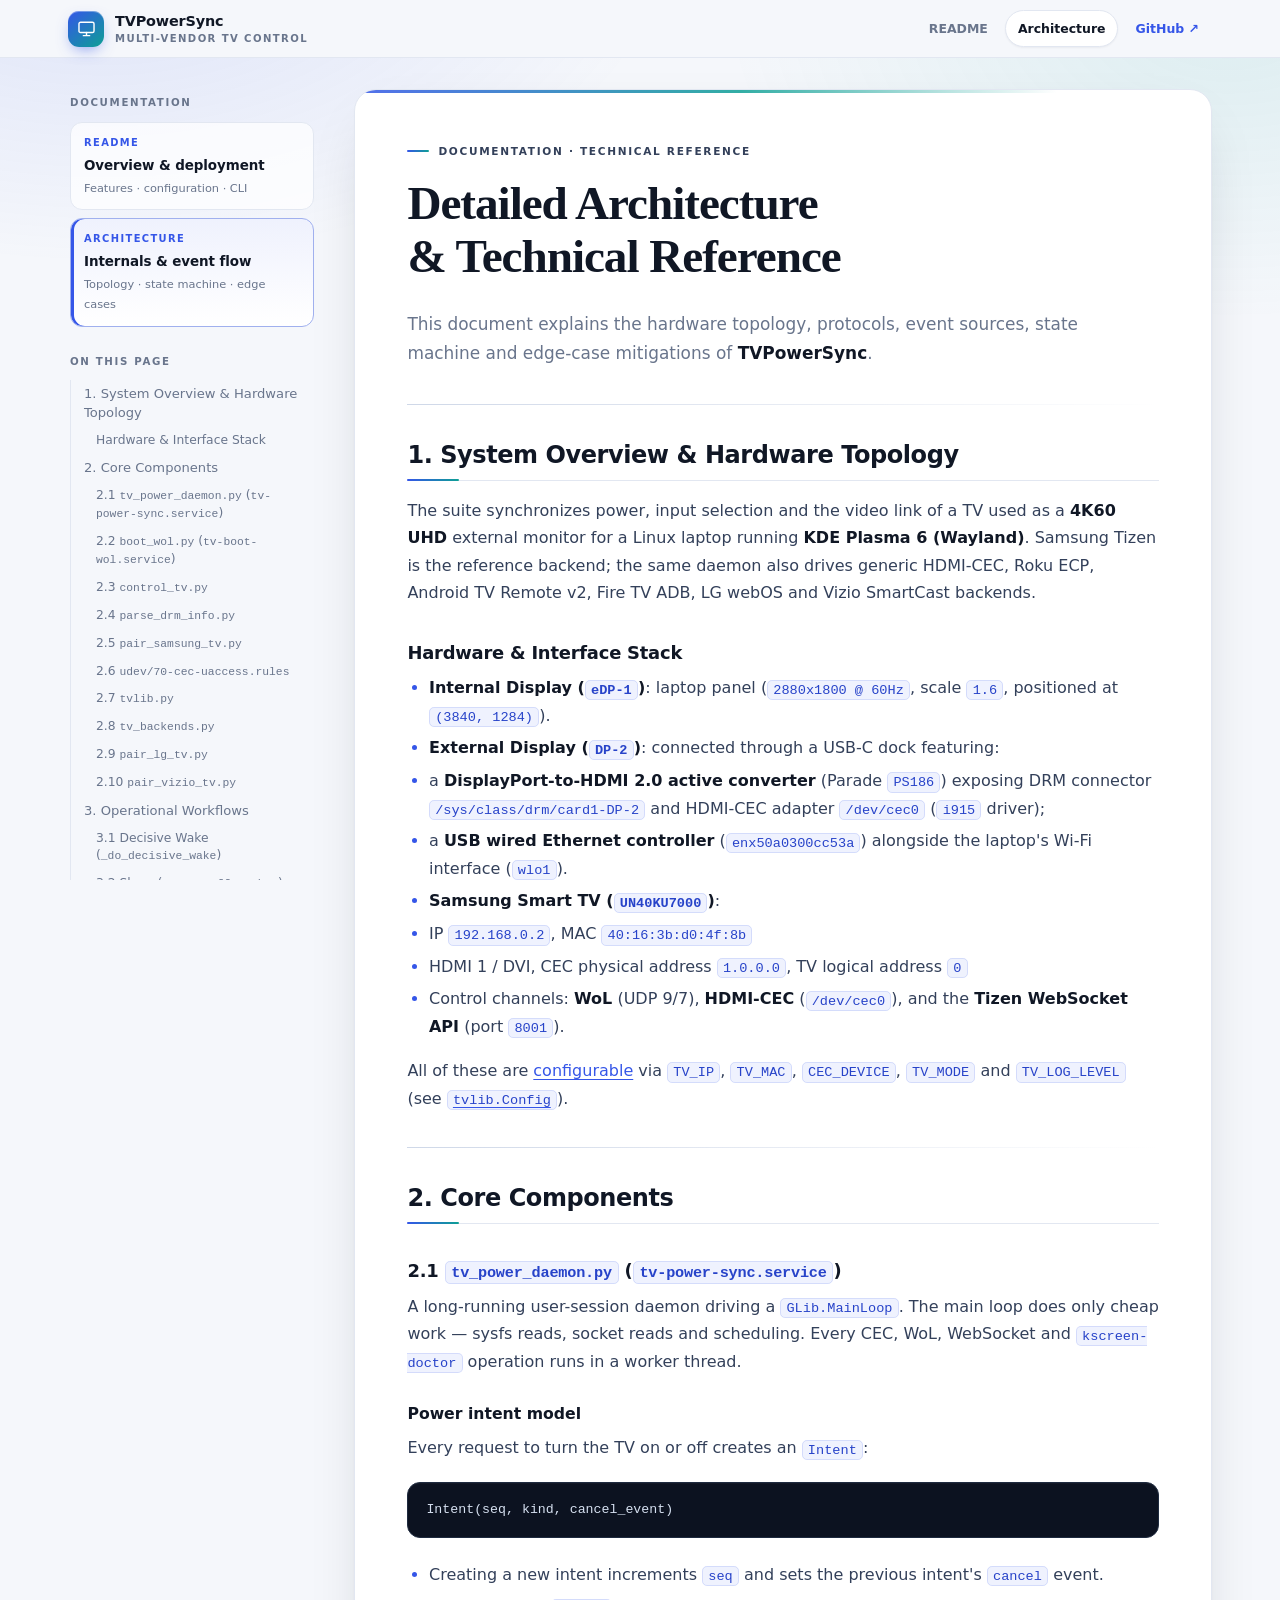
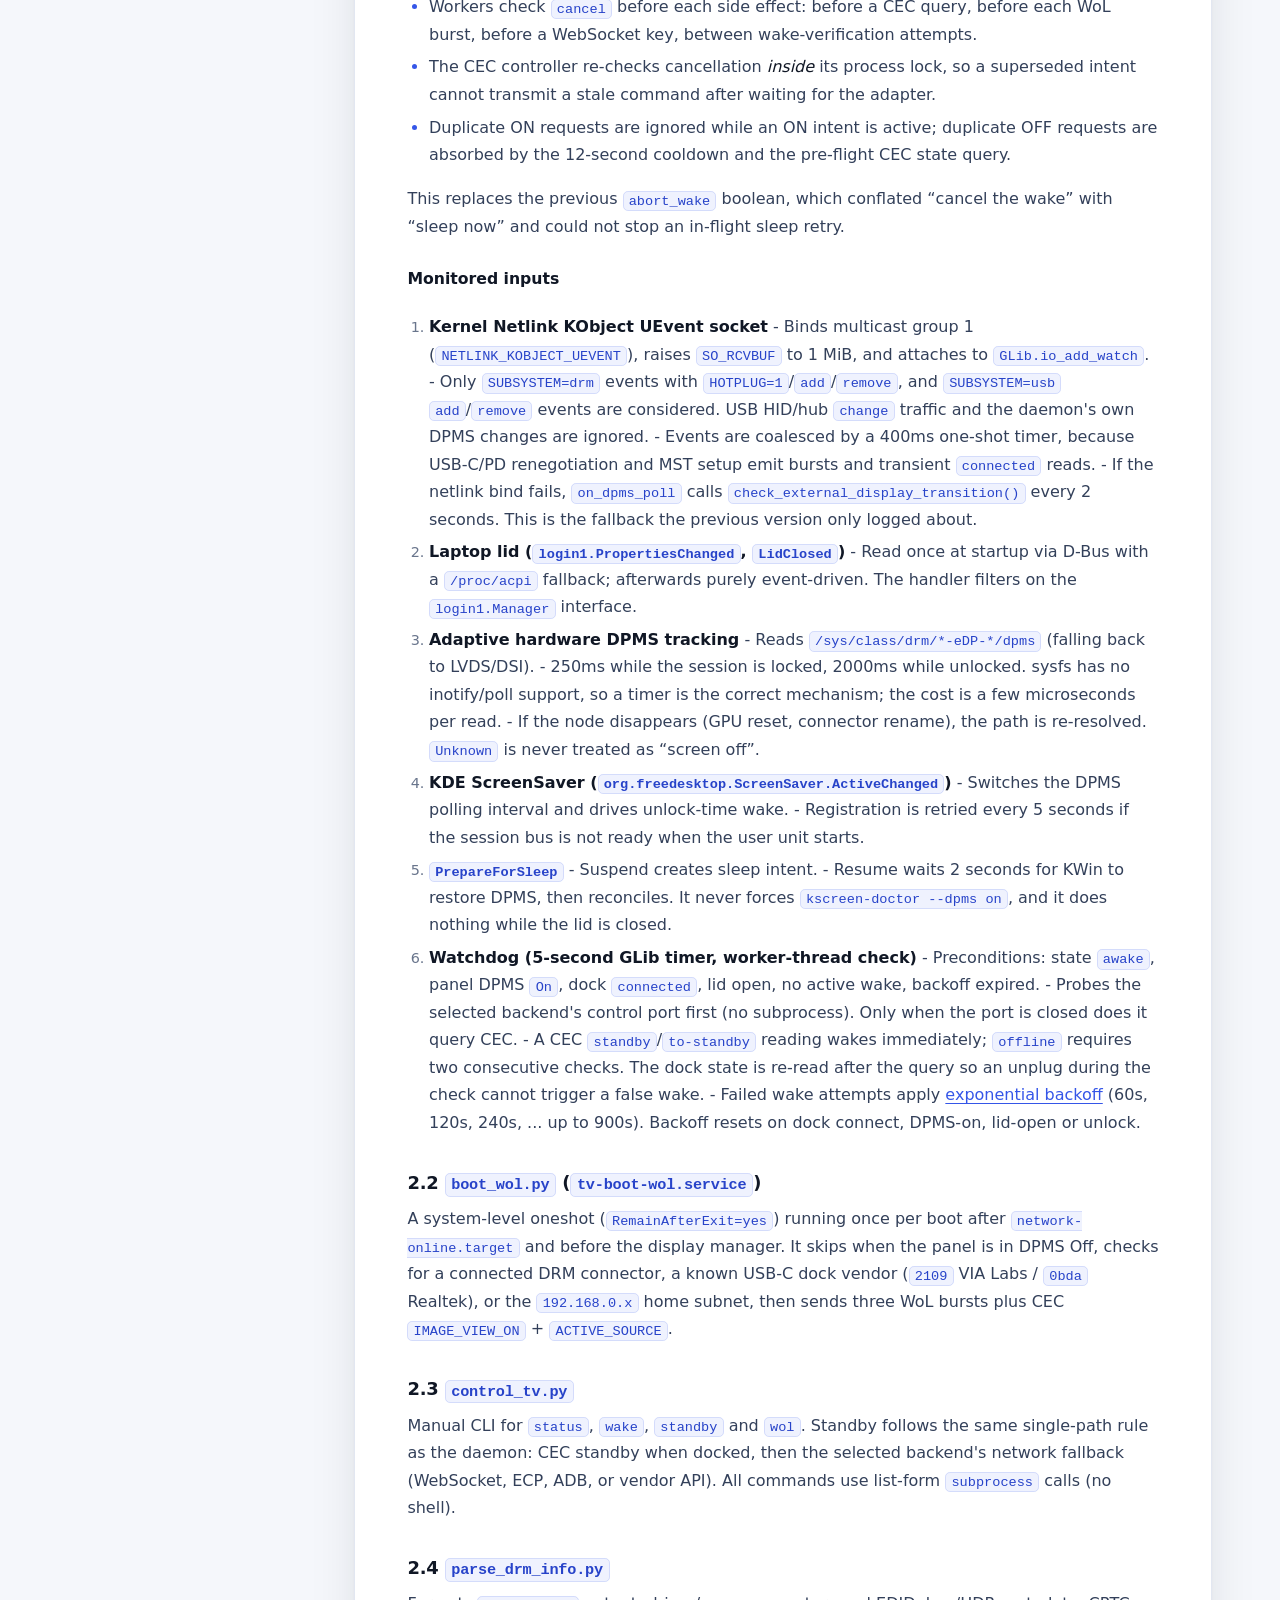
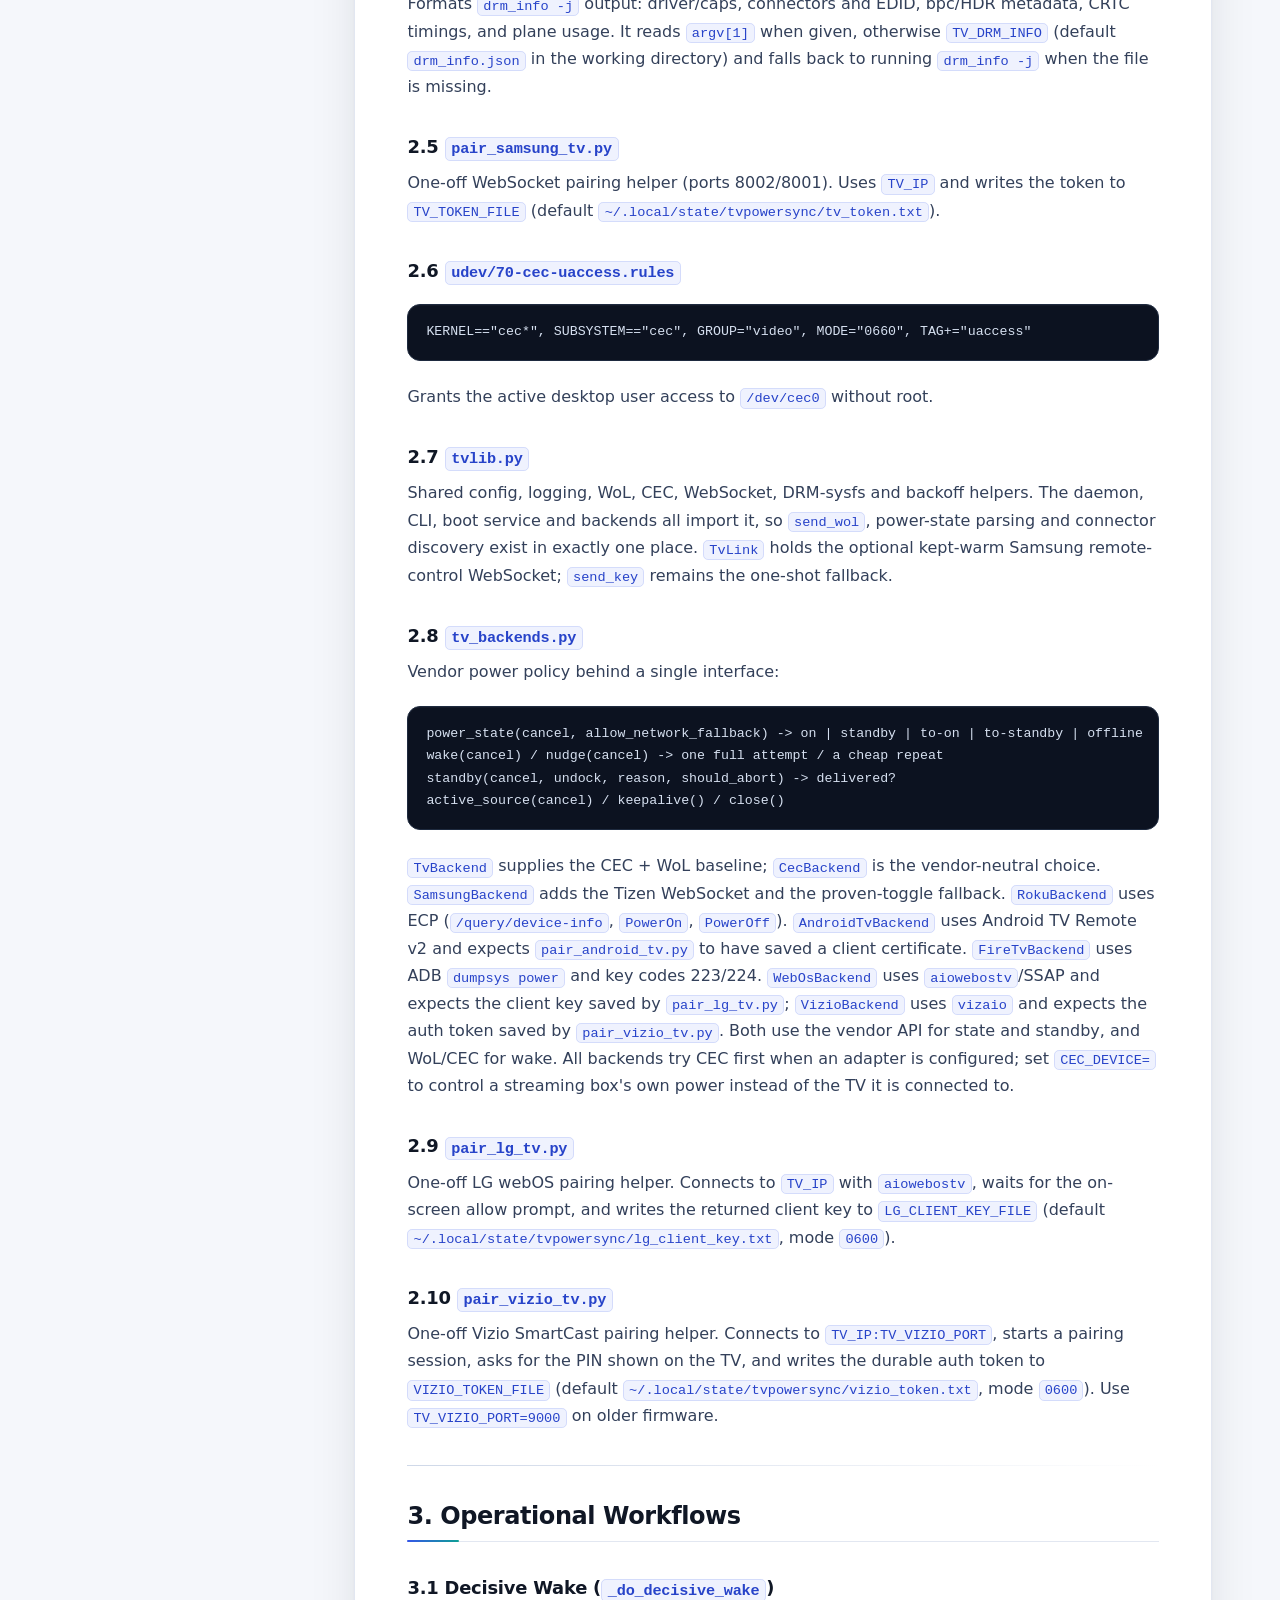
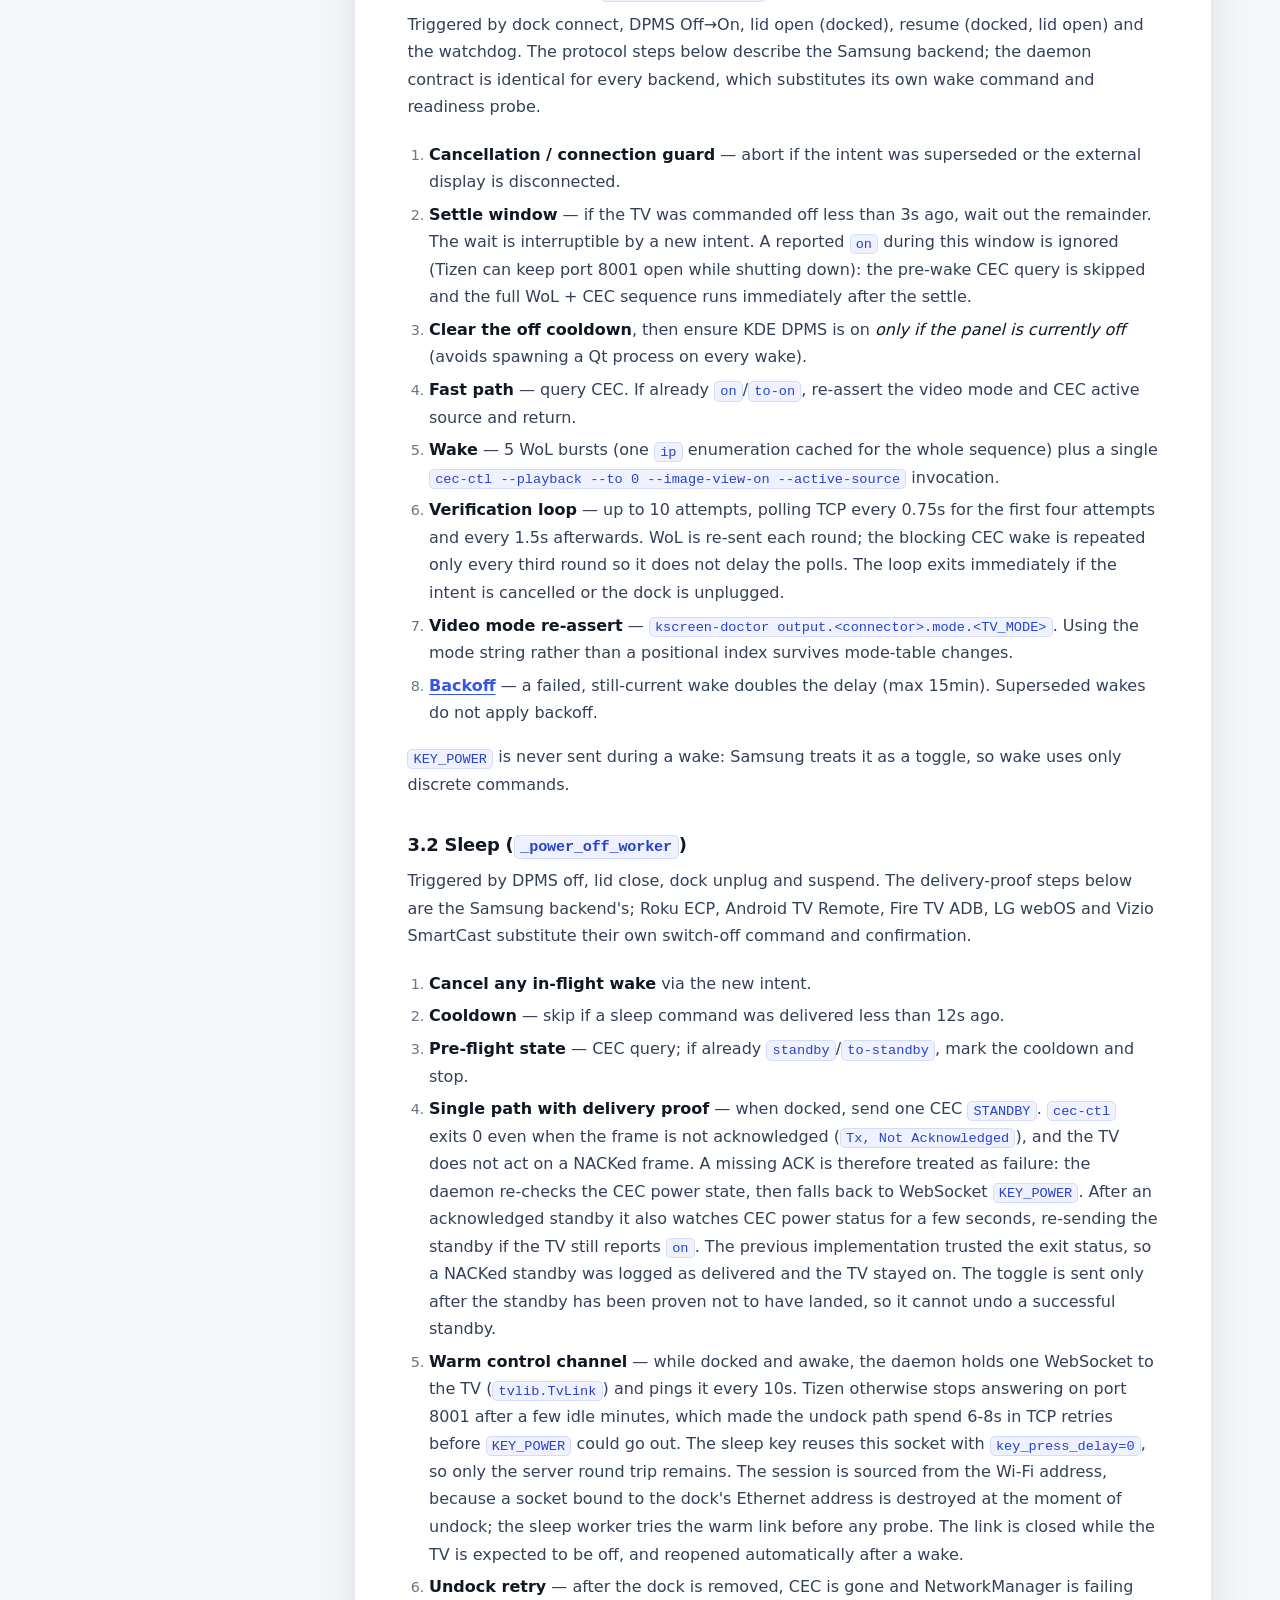
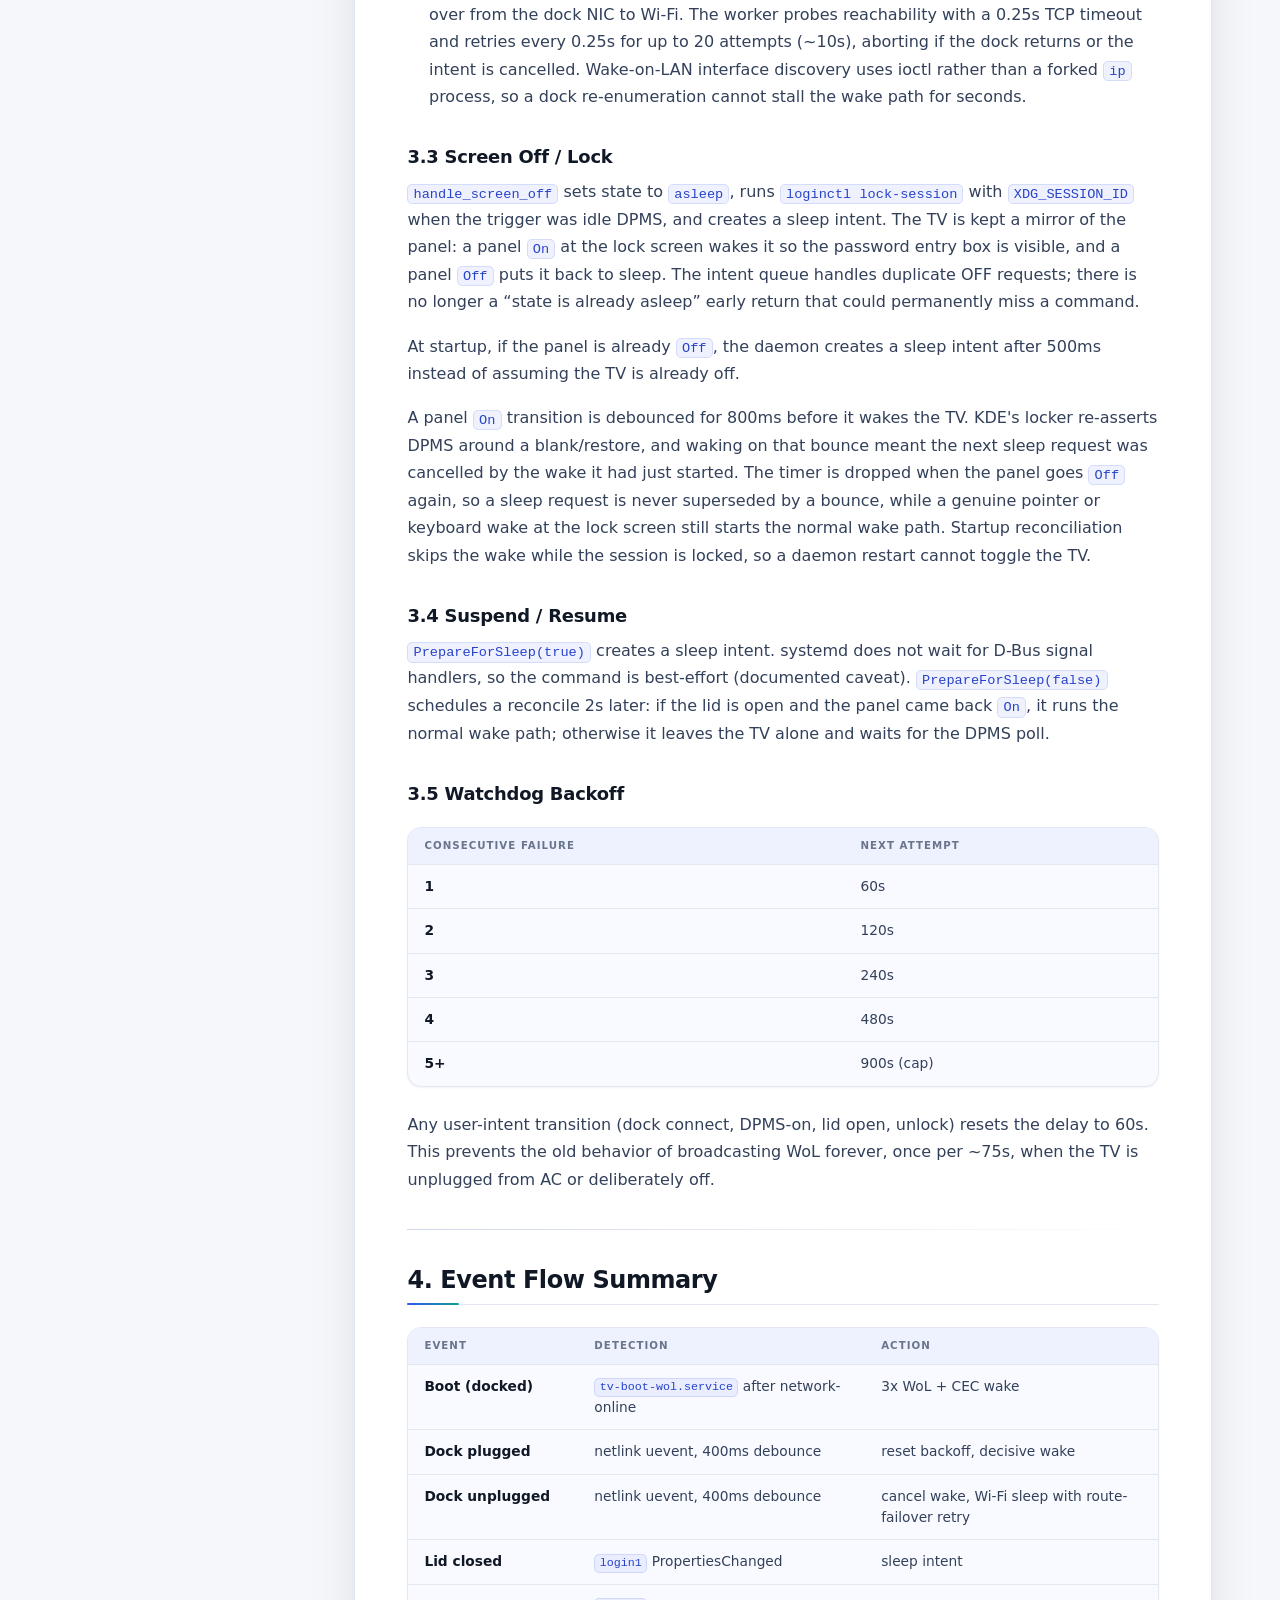
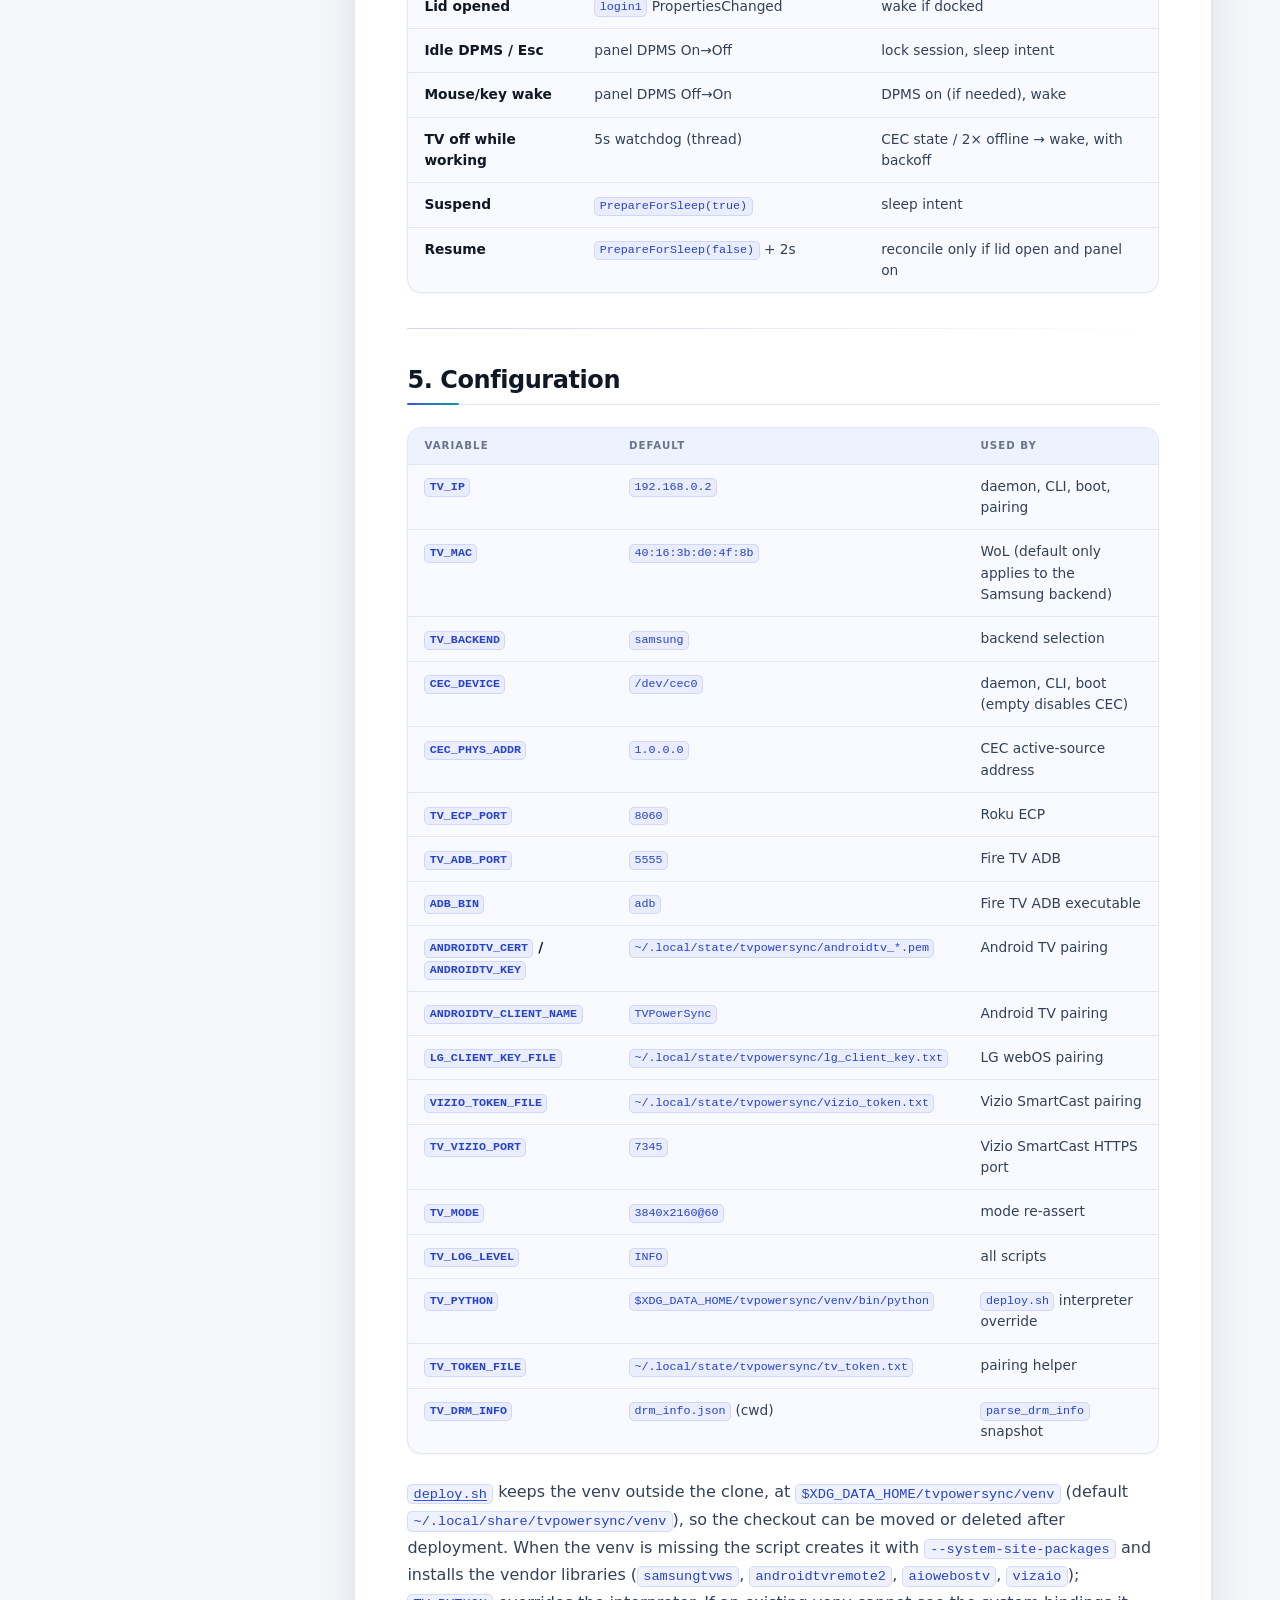
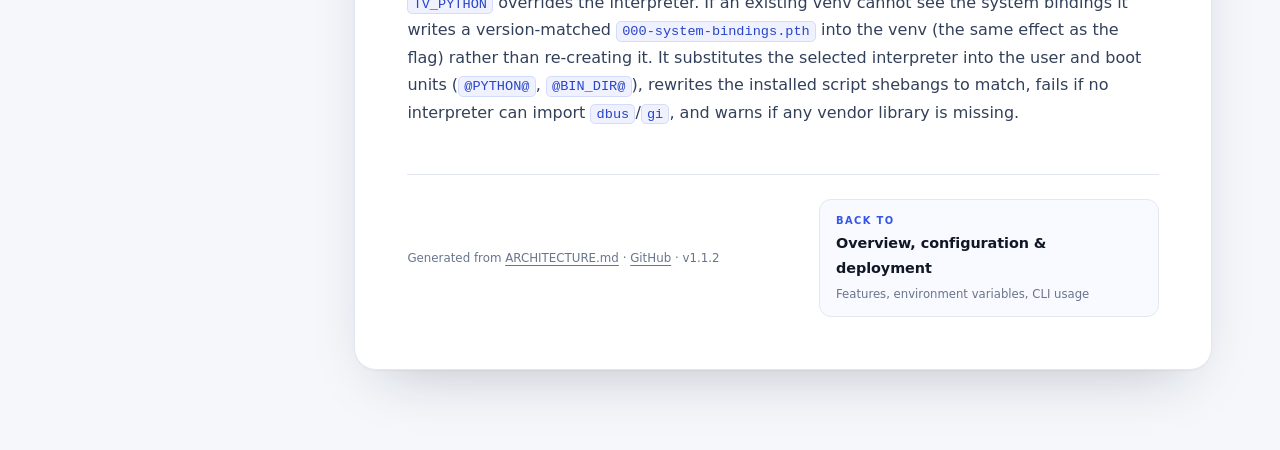
==== commit 0ad7d014: "Add BSD 3-Clause license and SPDX headers License TVPowerSync under BSD-3-Clause, link the license f" ====
--- a/ARCHITECTURE.html
+++ b/ARCHITECTURE.html
@@ -500,7 +500,7 @@
       <nav class="toc" aria-label="Table of contents"><ul><li><a href="#1-system-overview-hardware-topology">1. System Overview &amp; Hardware Topology</a><ul class="toc-sub"><li><a href="#hardware-interface-stack">Hardware &amp; Interface Stack</a></li></ul></li><li><a href="#2-core-components">2. Core Components</a><ul class="toc-sub"><li><a href="#21-tv_power_daemonpy-tv-power-syncservice">2.1 <code>tv_power_daemon.py</code> (<code>tv-power-sync.service</code>)</a></li><li><a href="#22-boot_wolpy-tv-boot-wolservice">2.2 <code>boot_wol.py</code> (<code>tv-boot-wol.service</code>)</a></li><li><a href="#23-control_tvpy">2.3 <code>control_tv.py</code></a></li><li><a href="#24-parse_drm_infopy">2.4 <code>parse_drm_info.py</code></a></li><li><a href="#25-pair_samsung_tvpy">2.5 <code>pair_samsung_tv.py</code></a></li><li><a href="#26-udev70-cec-uaccessrules">2.6 <code>udev/70-cec-uaccess.rules</code></a></li><li><a href="#27-tvlibpy">2.7 <code>tvlib.py</code></a></li><li><a href="#28-tv_backendspy">2.8 <code>tv_backends.py</code></a></li><li><a href="#29-pair_lg_tvpy">2.9 <code>pair_lg_tv.py</code></a></li><li><a href="#210-pair_vizio_tvpy">2.10 <code>pair_vizio_tv.py</code></a></li></ul></li><li><a href="#3-operational-workflows">3. Operational Workflows</a><ul class="toc-sub"><li><a href="#31-decisive-wake-_do_decisive_wake">3.1 Decisive Wake (<code>_do_decisive_wake</code>)</a></li><li><a href="#32-sleep-_power_off_worker">3.2 Sleep (<code>_power_off_worker</code>)</a></li><li><a href="#33-screen-off-lock">3.3 Screen Off / Lock</a></li><li><a href="#34-suspend-resume">3.4 Suspend / Resume</a></li><li><a href="#35-watchdog-backoff">3.5 Watchdog Backoff</a></li></ul></li><li><a href="#4-event-flow-summary">4. Event Flow Summary</a></li><li><a href="#5-configuration">5. Configuration</a></li></ul></nav>
       <p class="side-foot">
         Rendered from <a href="ARCHITECTURE.md">ARCHITECTURE.md</a><br>
-        TVPowerSync v1.1.1
+        TVPowerSync v1.1.2
       </p>
     </aside>
 
@@ -981,7 +981,7 @@
 any vendor library is missing.</p>
       </div>
       <footer class="doc-footer">
-        <p class="foot-note">Generated from <a href="ARCHITECTURE.md">ARCHITECTURE.md</a> &middot; <a href="https://github.com/mystica555/TVPowerSync">GitHub</a> &middot; v1.1.1</p>
+        <p class="foot-note">Generated from <a href="ARCHITECTURE.md">ARCHITECTURE.md</a> &middot; <a href="https://github.com/mystica555/TVPowerSync">GitHub</a> &middot; v1.1.2</p>
         <a class="next-card back" href="README.html"><span class="next-kicker">Back to</span><span class="next-title">Overview, configuration &amp; deployment</span><span class="next-meta">Features, environment variables, CLI usage</span></a>
       </footer>
     </article>
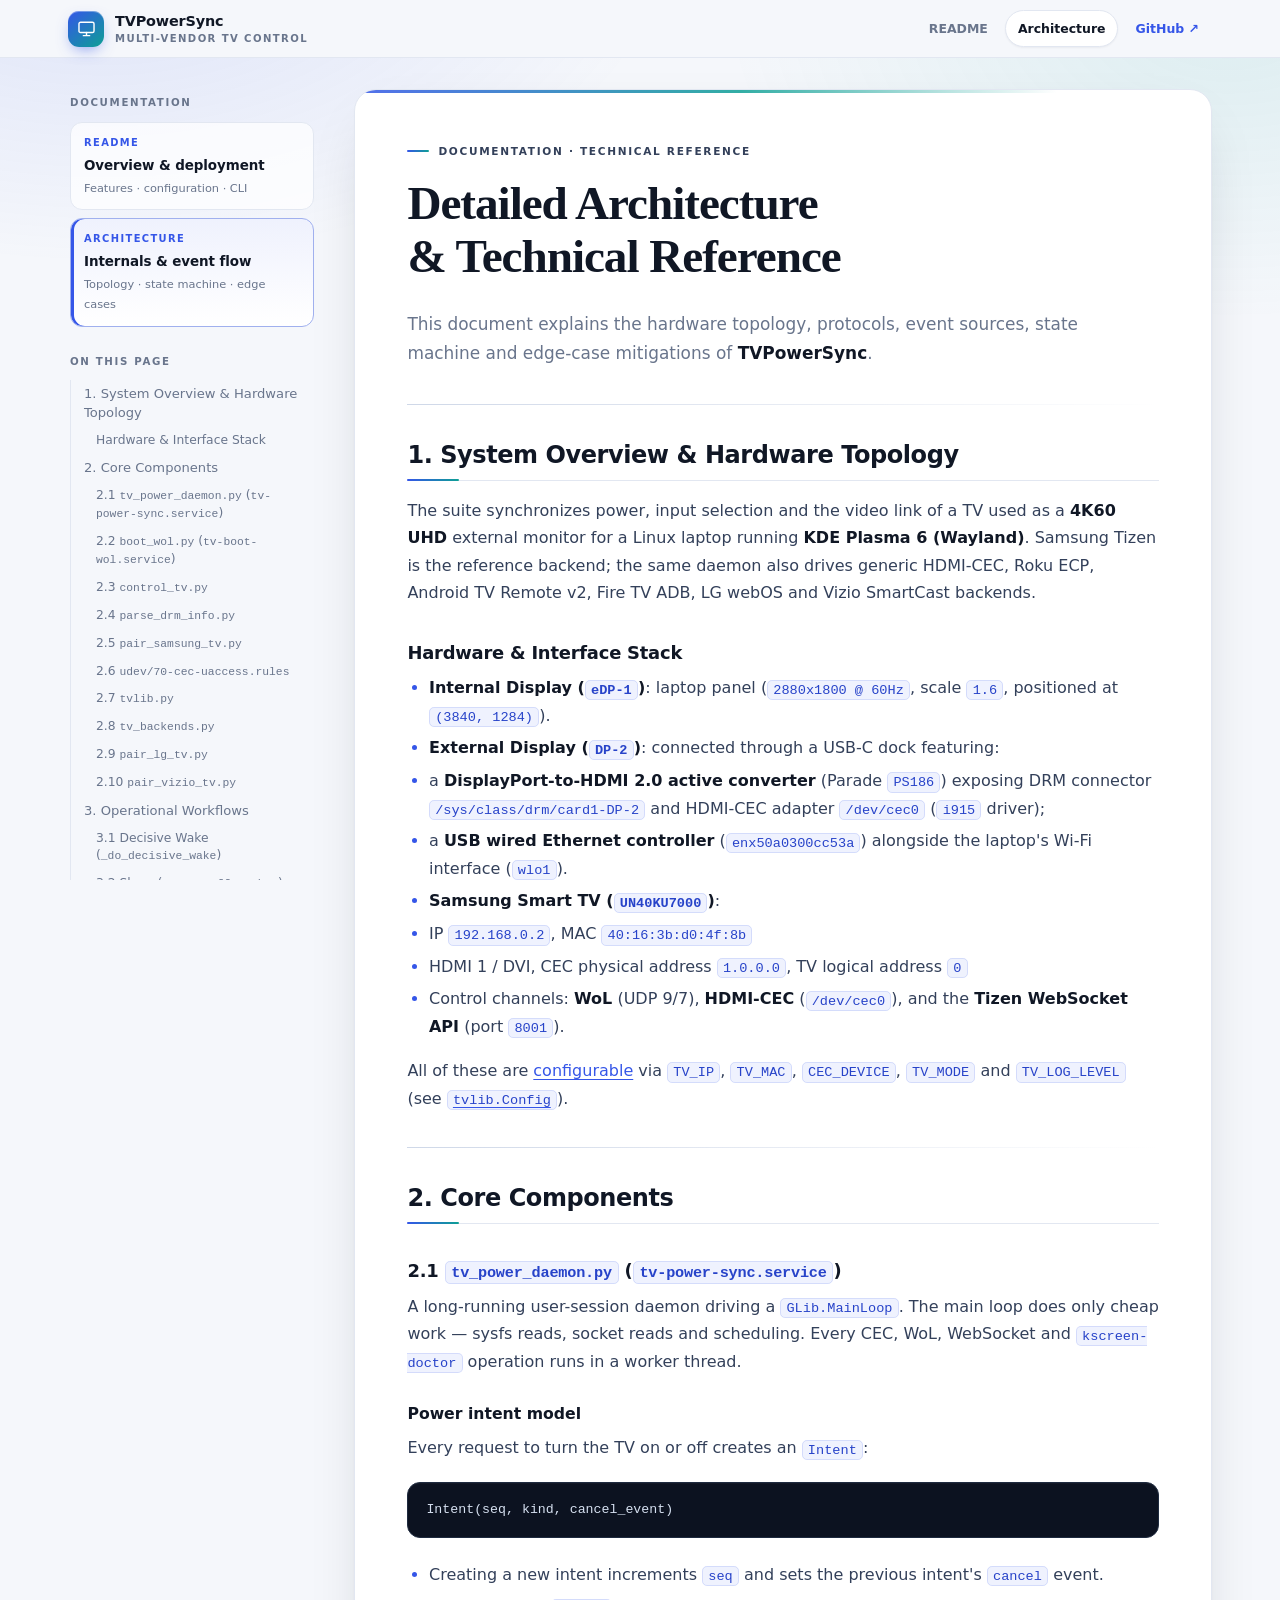
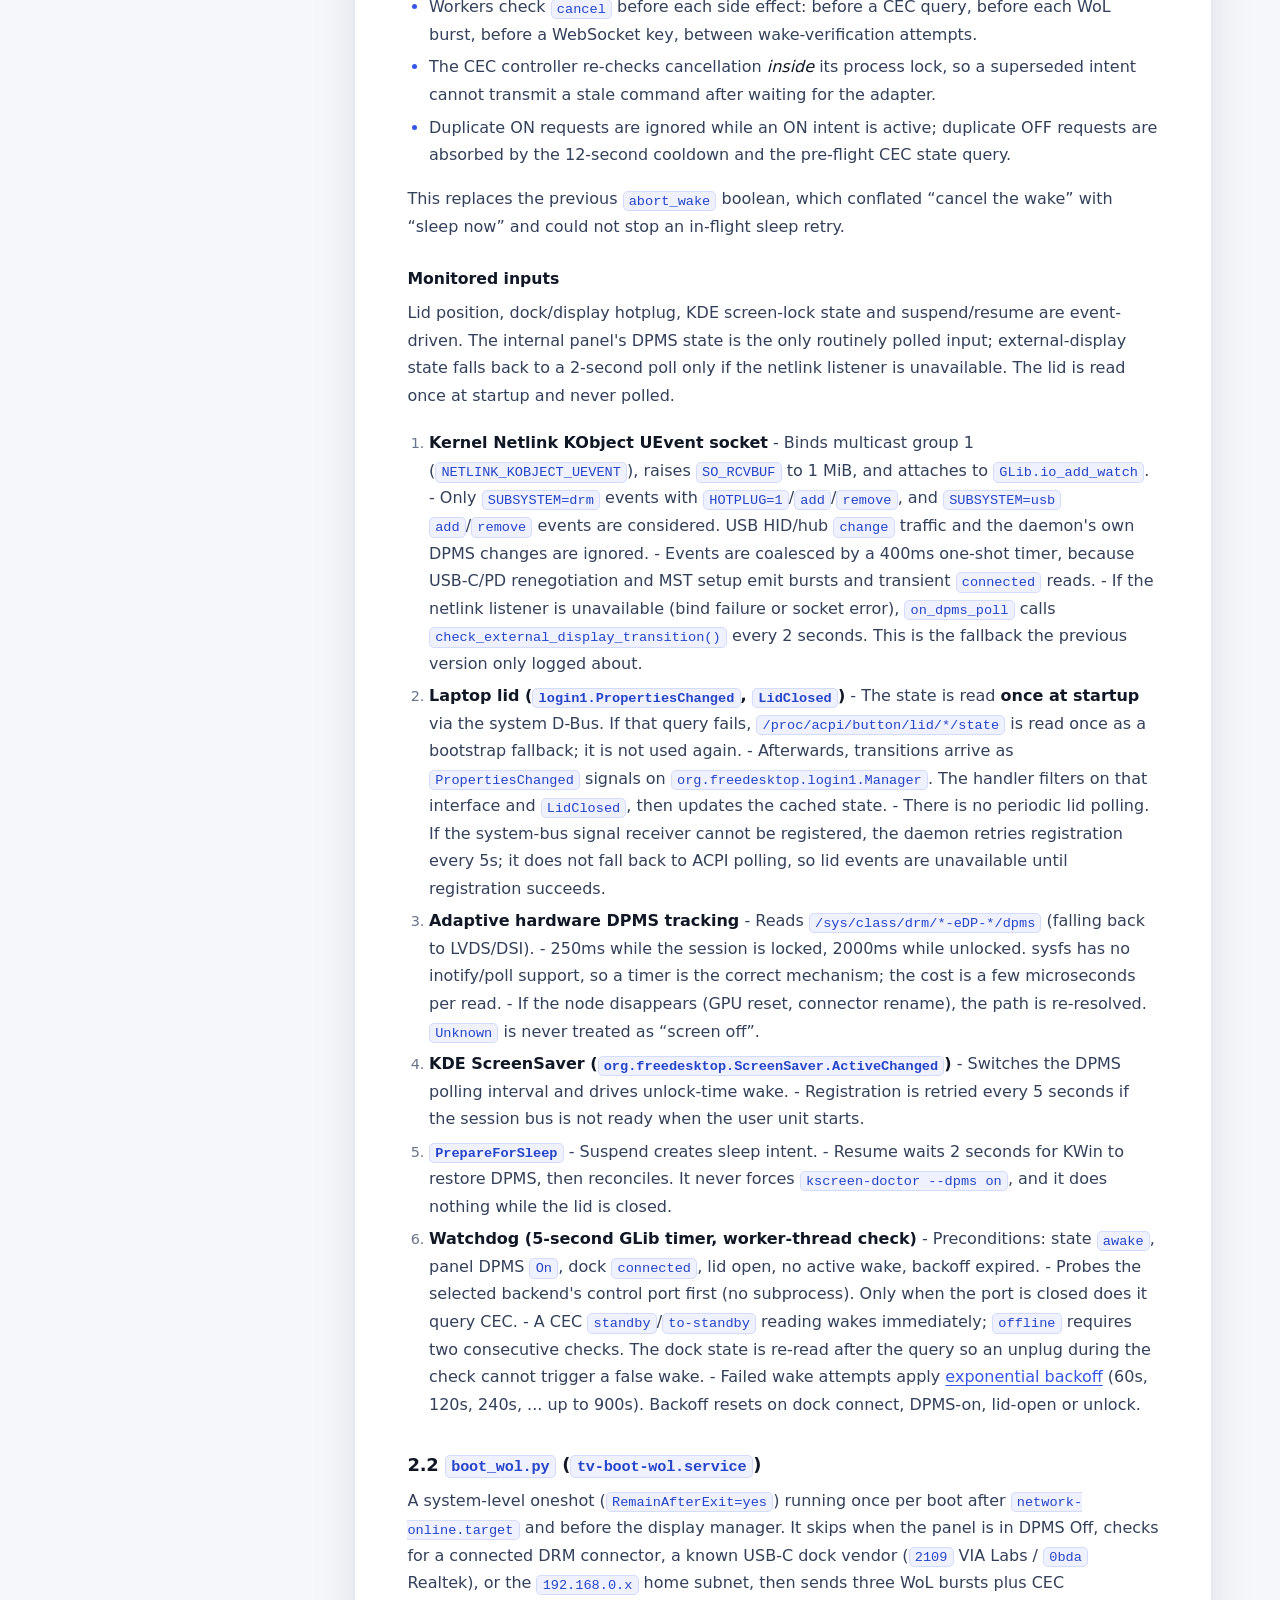
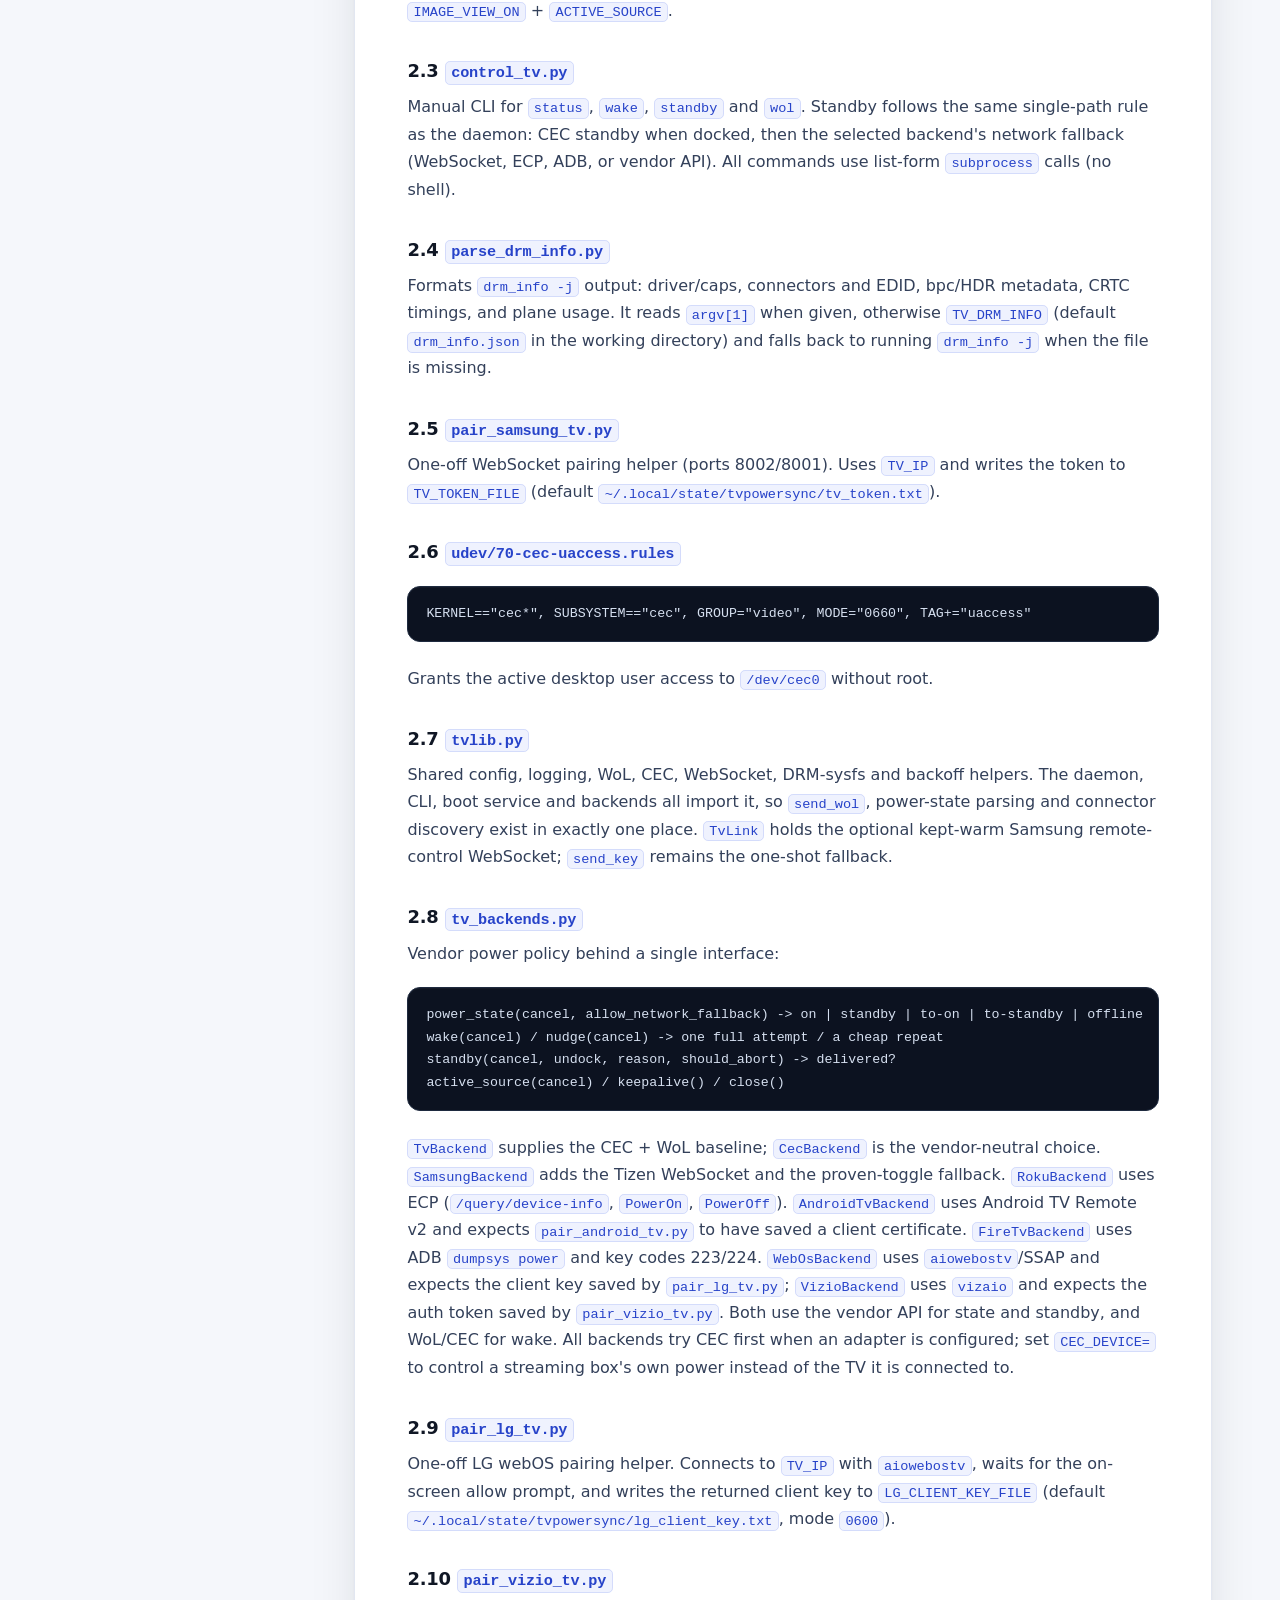
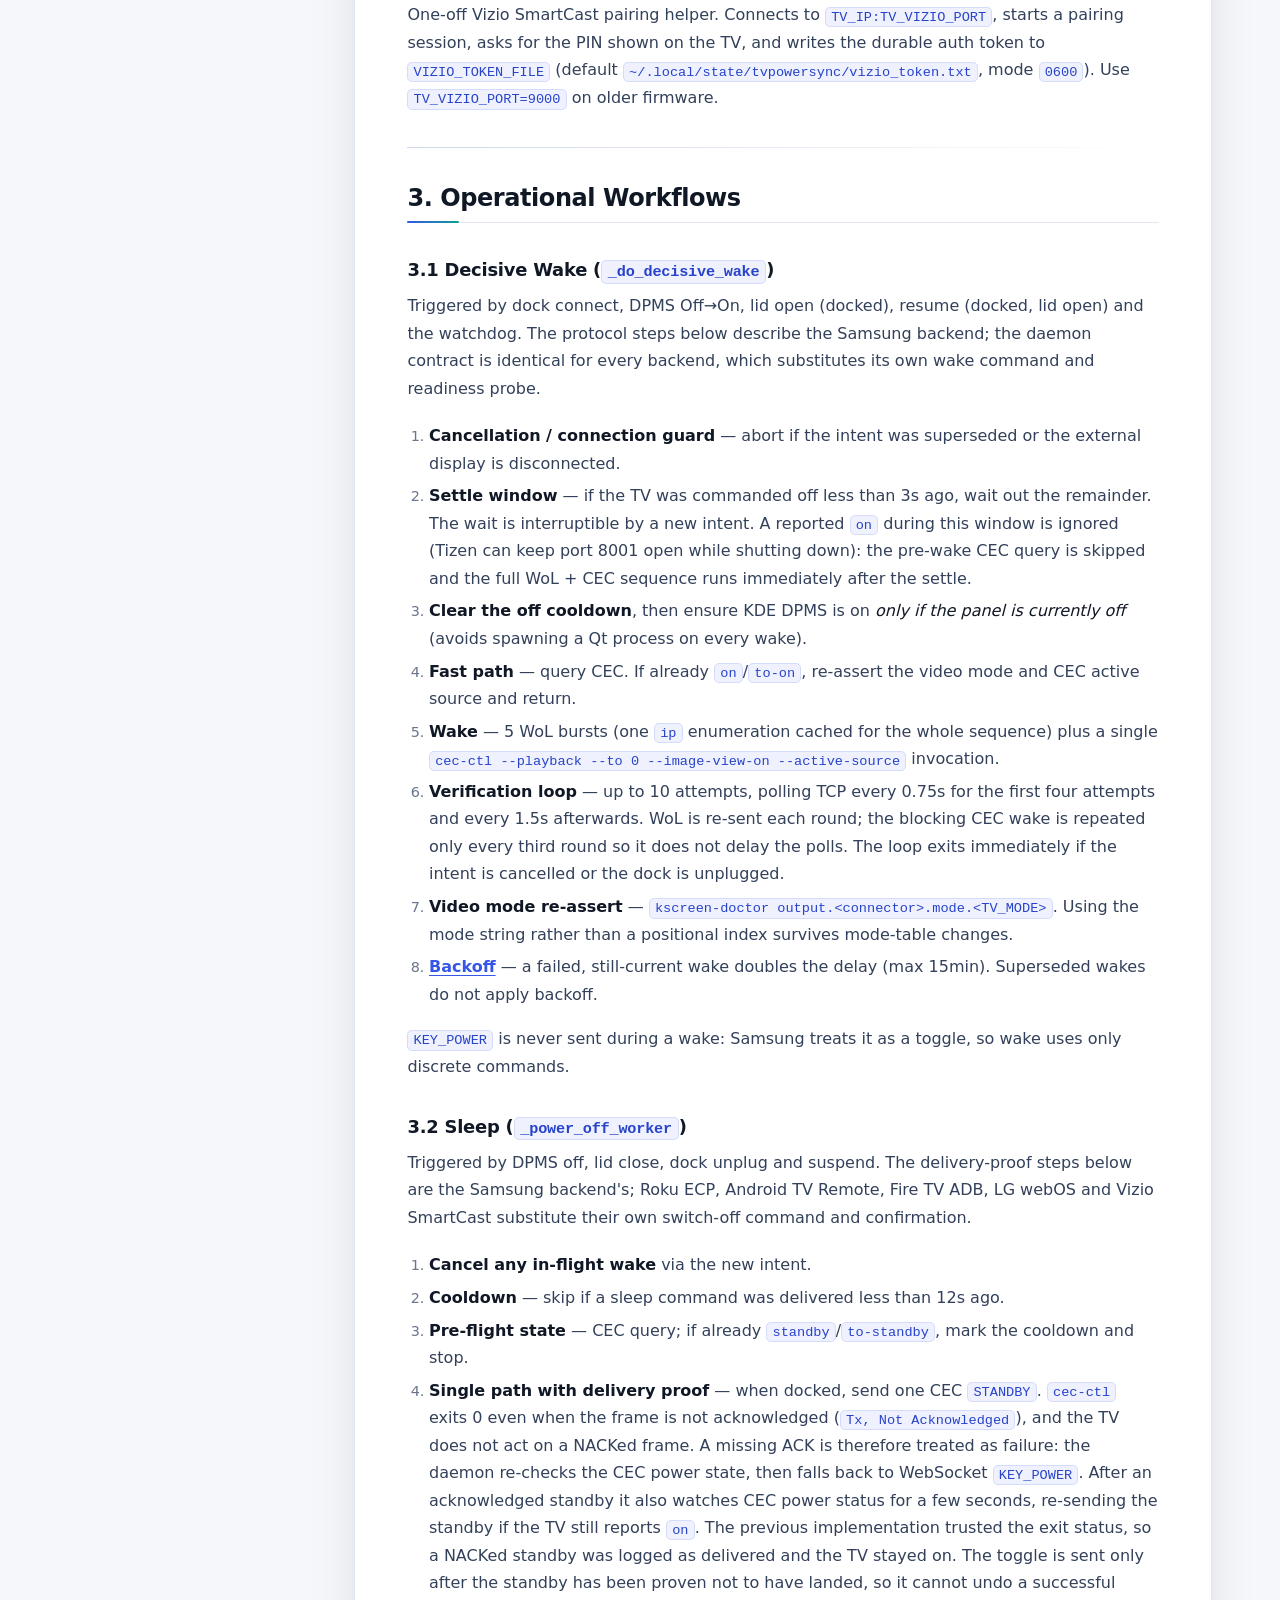
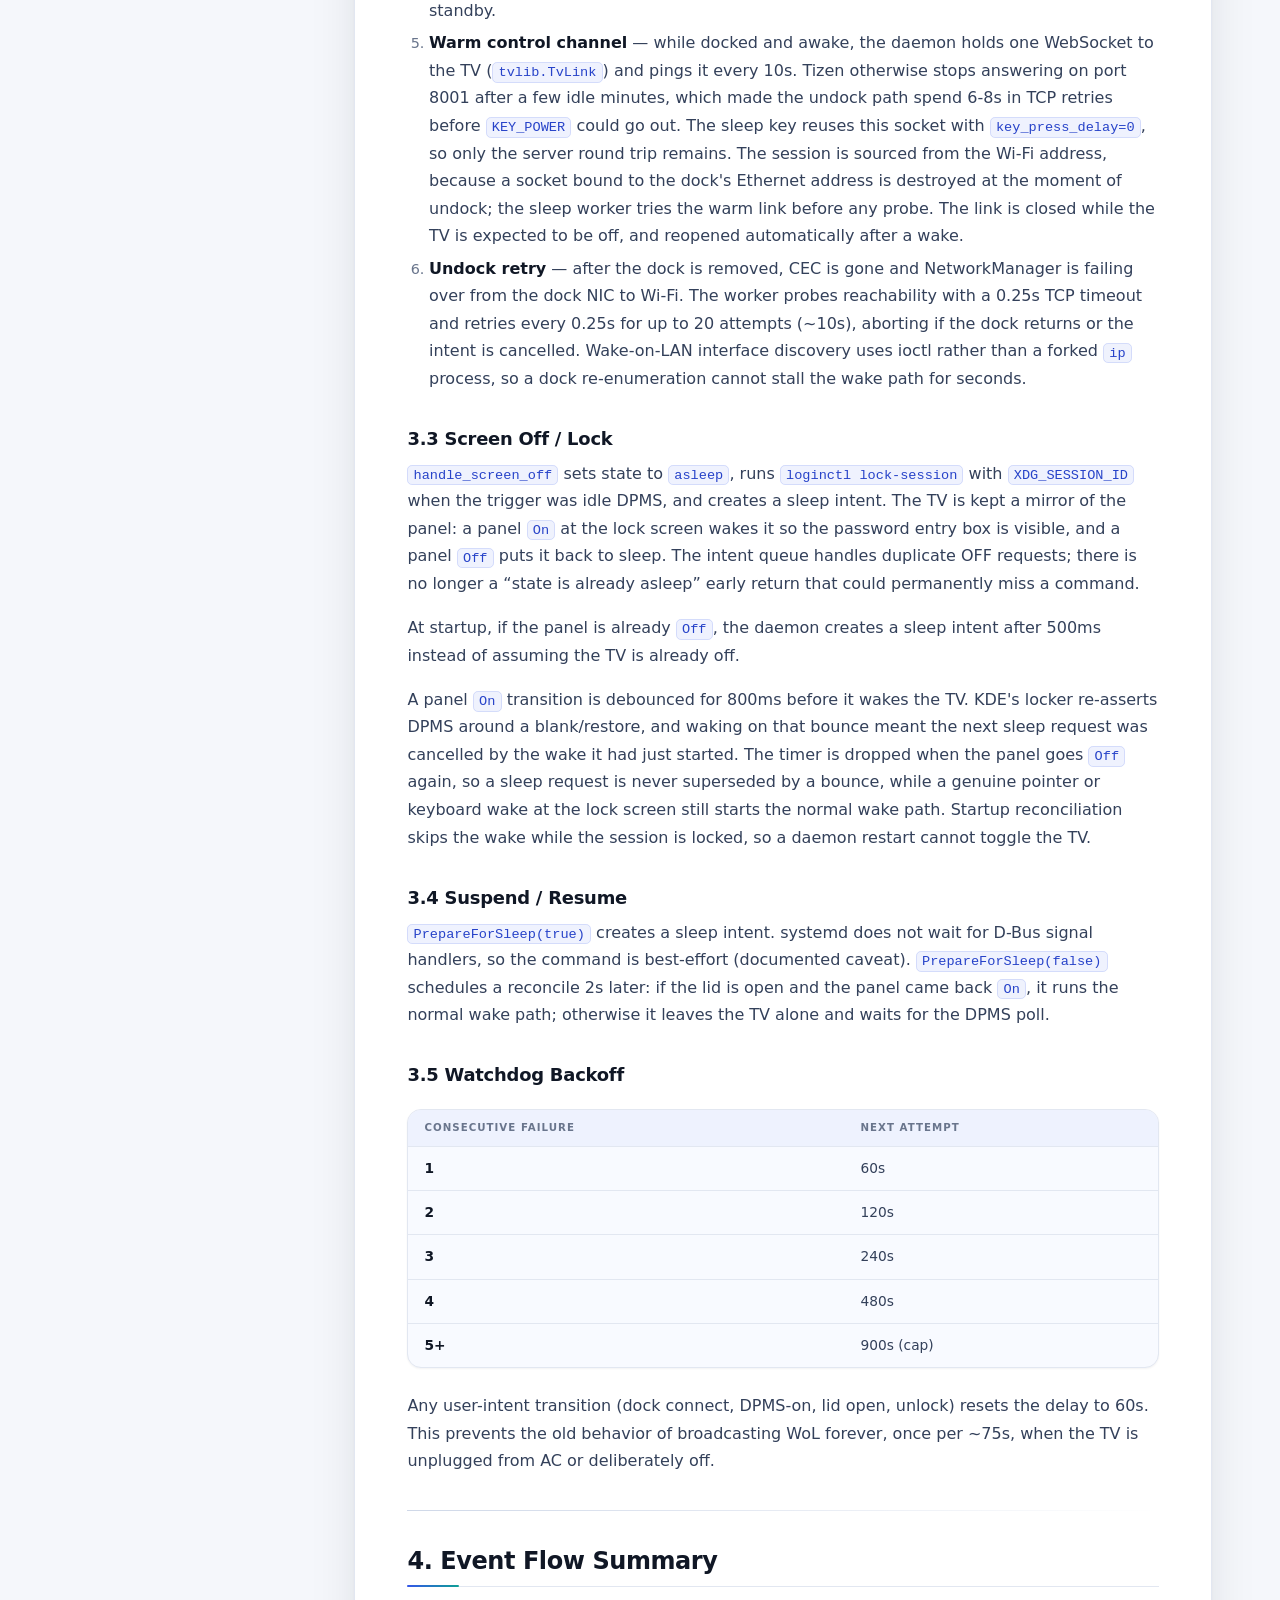
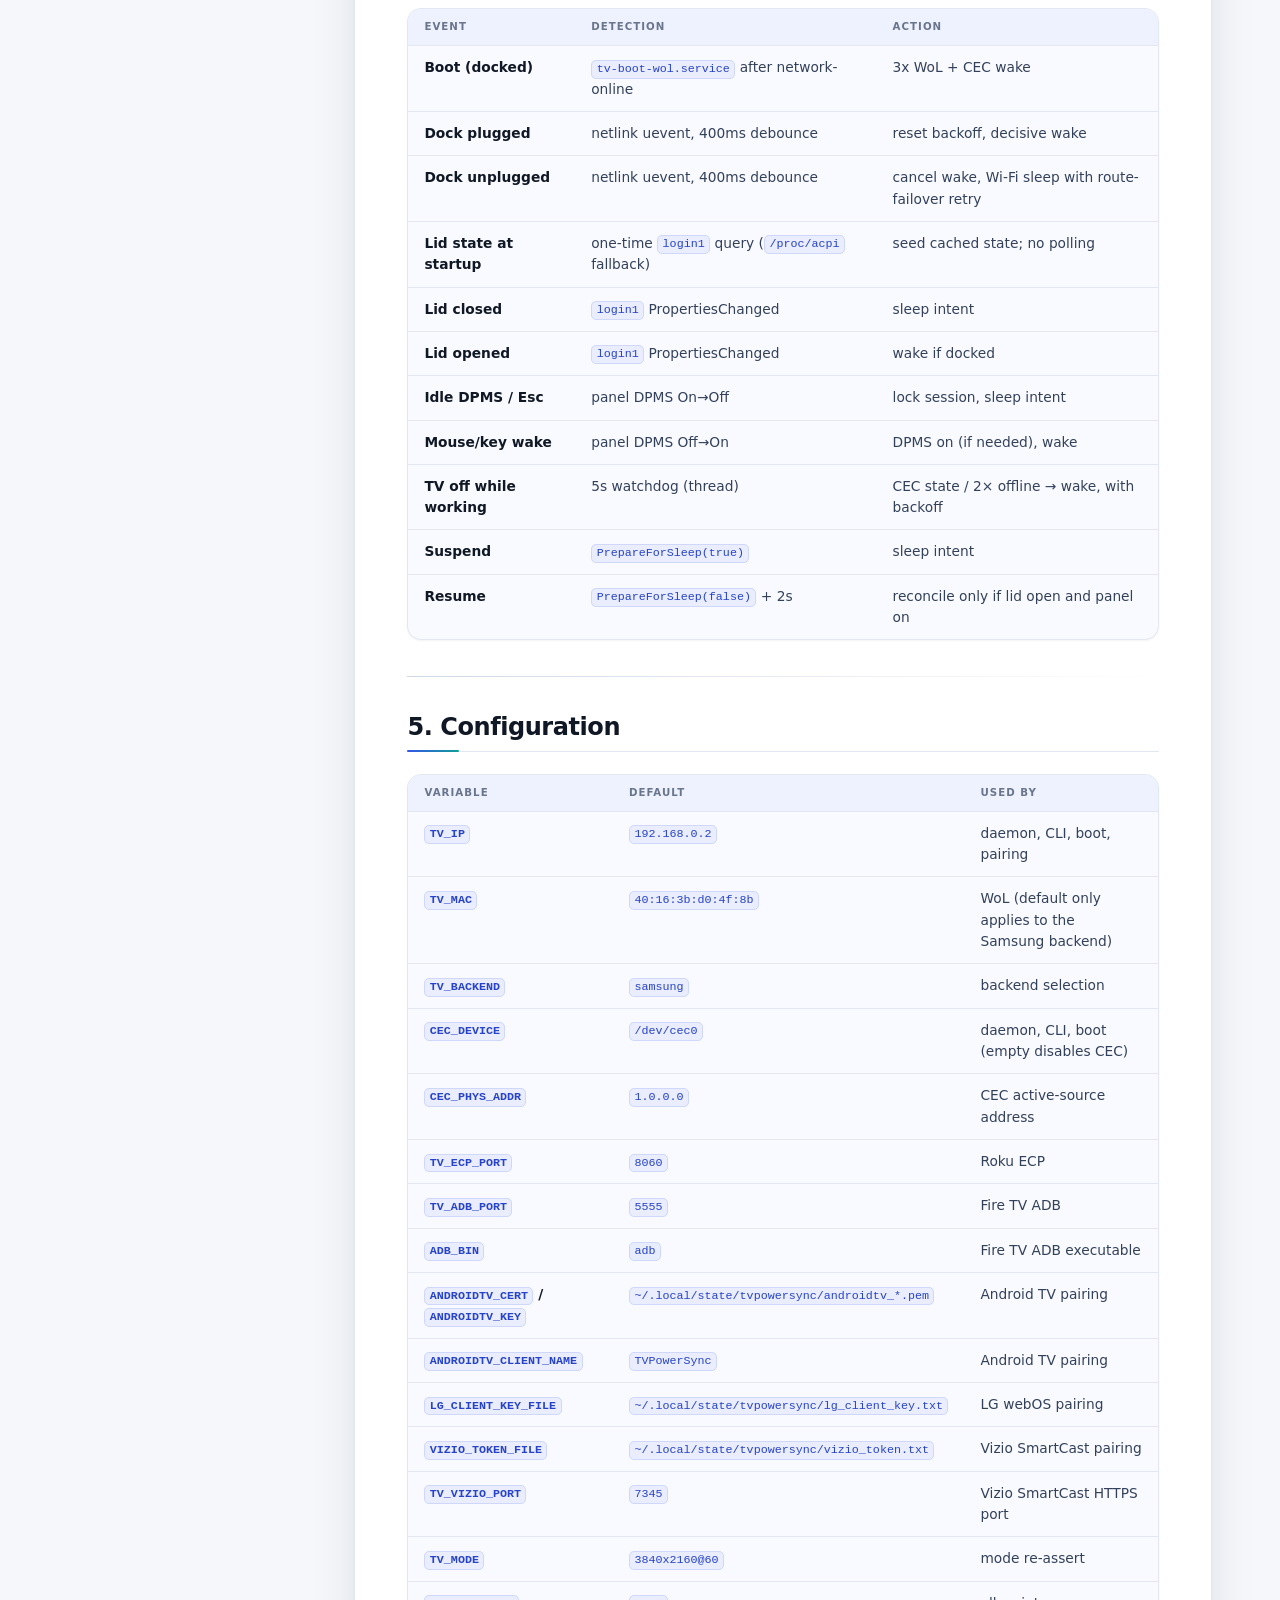
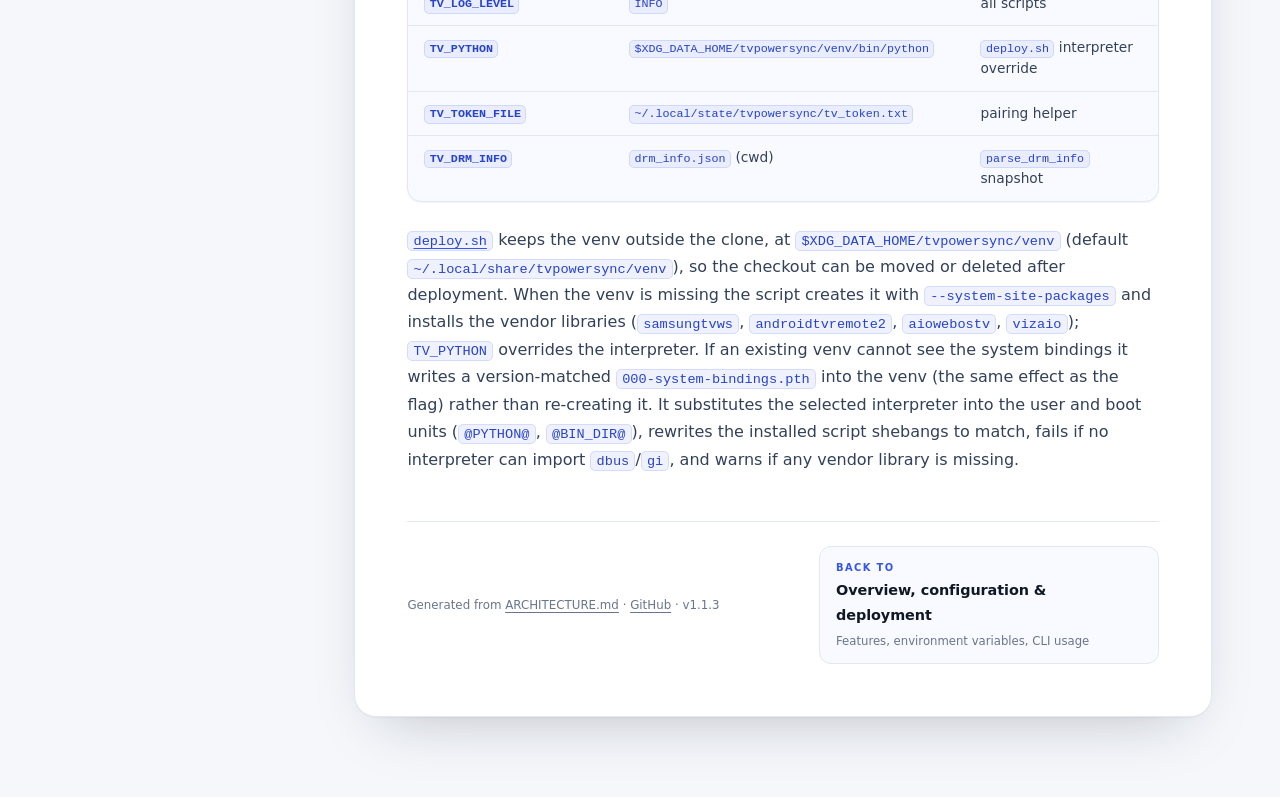
==== commit f50073e6: "Clarify event-driven lid handling and bump version to 1.1.3 Document that the lid is read once at st" ====
--- a/ARCHITECTURE.html
+++ b/ARCHITECTURE.html
@@ -500,7 +500,7 @@
       <nav class="toc" aria-label="Table of contents"><ul><li><a href="#1-system-overview-hardware-topology">1. System Overview &amp; Hardware Topology</a><ul class="toc-sub"><li><a href="#hardware-interface-stack">Hardware &amp; Interface Stack</a></li></ul></li><li><a href="#2-core-components">2. Core Components</a><ul class="toc-sub"><li><a href="#21-tv_power_daemonpy-tv-power-syncservice">2.1 <code>tv_power_daemon.py</code> (<code>tv-power-sync.service</code>)</a></li><li><a href="#22-boot_wolpy-tv-boot-wolservice">2.2 <code>boot_wol.py</code> (<code>tv-boot-wol.service</code>)</a></li><li><a href="#23-control_tvpy">2.3 <code>control_tv.py</code></a></li><li><a href="#24-parse_drm_infopy">2.4 <code>parse_drm_info.py</code></a></li><li><a href="#25-pair_samsung_tvpy">2.5 <code>pair_samsung_tv.py</code></a></li><li><a href="#26-udev70-cec-uaccessrules">2.6 <code>udev/70-cec-uaccess.rules</code></a></li><li><a href="#27-tvlibpy">2.7 <code>tvlib.py</code></a></li><li><a href="#28-tv_backendspy">2.8 <code>tv_backends.py</code></a></li><li><a href="#29-pair_lg_tvpy">2.9 <code>pair_lg_tv.py</code></a></li><li><a href="#210-pair_vizio_tvpy">2.10 <code>pair_vizio_tv.py</code></a></li></ul></li><li><a href="#3-operational-workflows">3. Operational Workflows</a><ul class="toc-sub"><li><a href="#31-decisive-wake-_do_decisive_wake">3.1 Decisive Wake (<code>_do_decisive_wake</code>)</a></li><li><a href="#32-sleep-_power_off_worker">3.2 Sleep (<code>_power_off_worker</code>)</a></li><li><a href="#33-screen-off-lock">3.3 Screen Off / Lock</a></li><li><a href="#34-suspend-resume">3.4 Suspend / Resume</a></li><li><a href="#35-watchdog-backoff">3.5 Watchdog Backoff</a></li></ul></li><li><a href="#4-event-flow-summary">4. Event Flow Summary</a></li><li><a href="#5-configuration">5. Configuration</a></li></ul></nav>
       <p class="side-foot">
         Rendered from <a href="ARCHITECTURE.md">ARCHITECTURE.md</a><br>
-        TVPowerSync v1.1.2
+        TVPowerSync v1.1.3
       </p>
     </aside>
 
@@ -560,6 +560,10 @@
 <p>This replaces the previous <code>abort_wake</code> boolean, which conflated “cancel the
 wake” with “sleep now” and could not stop an in-flight sleep retry.</p>
 <h4 id="monitored-inputs">Monitored inputs<a class="headerlink" href="#monitored-inputs" title="Link to this section">#</a></h4>
+<p>Lid position, dock/display hotplug, KDE screen-lock state and suspend/resume are
+event-driven. The internal panel's DPMS state is the only routinely polled
+input; external-display state falls back to a 2-second poll only if the netlink
+listener is unavailable. The lid is read once at startup and never polled.</p>
 <ol>
 <li>
 <p><strong>Kernel Netlink KObject UEvent socket</strong>
@@ -570,14 +574,22 @@
      traffic and the daemon's own DPMS changes are ignored.
    - Events are coalesced by a 400ms one-shot timer, because USB-C/PD
      renegotiation and MST setup emit bursts and transient <code>connected</code> reads.
-   - If the netlink bind fails, <code>on_dpms_poll</code> calls
-     <code>check_external_display_transition()</code> every 2 seconds. This is the fallback
-     the previous version only logged about.</p>
+   - If the netlink listener is unavailable (bind failure or socket error),
+     <code>on_dpms_poll</code> calls <code>check_external_display_transition()</code> every 2 seconds.
+     This is the fallback the previous version only logged about.</p>
 </li>
 <li>
 <p><strong>Laptop lid (<code>login1.PropertiesChanged</code>, <code>LidClosed</code>)</strong>
-   - Read once at startup via D-Bus with a <code>/proc/acpi</code> fallback; afterwards
-     purely event-driven. The handler filters on the <code>login1.Manager</code> interface.</p>
+   - The state is read <strong>once at startup</strong> via the system D-Bus. If that query
+     fails, <code>/proc/acpi/button/lid/*/state</code> is read once as a bootstrap
+     fallback; it is not used again.
+   - Afterwards, transitions arrive as <code>PropertiesChanged</code> signals on
+     <code>org.freedesktop.login1.Manager</code>. The handler filters on that interface
+     and <code>LidClosed</code>, then updates the cached state.
+   - There is no periodic lid polling. If the system-bus signal receiver cannot
+     be registered, the daemon retries registration every 5s; it does not fall
+     back to ACPI polling, so lid events are unavailable until registration
+     succeeds.</p>
 </li>
 <li>
 <p><strong>Adaptive hardware DPMS tracking</strong>
@@ -828,6 +840,11 @@
 <td style="text-align: left;">cancel wake, Wi-Fi sleep with route-failover retry</td>
 </tr>
 <tr>
+<td style="text-align: left;">Lid state at startup</td>
+<td style="text-align: left;">one-time <code>login1</code> query (<code>/proc/acpi</code> fallback)</td>
+<td style="text-align: left;">seed cached state; no polling</td>
+</tr>
+<tr>
 <td style="text-align: left;">Lid closed</td>
 <td style="text-align: left;"><code>login1</code> PropertiesChanged</td>
 <td style="text-align: left;">sleep intent</td>
@@ -981,7 +998,7 @@
 any vendor library is missing.</p>
       </div>
       <footer class="doc-footer">
-        <p class="foot-note">Generated from <a href="ARCHITECTURE.md">ARCHITECTURE.md</a> &middot; <a href="https://github.com/mystica555/TVPowerSync">GitHub</a> &middot; v1.1.2</p>
+        <p class="foot-note">Generated from <a href="ARCHITECTURE.md">ARCHITECTURE.md</a> &middot; <a href="https://github.com/mystica555/TVPowerSync">GitHub</a> &middot; v1.1.3</p>
         <a class="next-card back" href="README.html"><span class="next-kicker">Back to</span><span class="next-title">Overview, configuration &amp; deployment</span><span class="next-meta">Features, environment variables, CLI usage</span></a>
       </footer>
     </article>
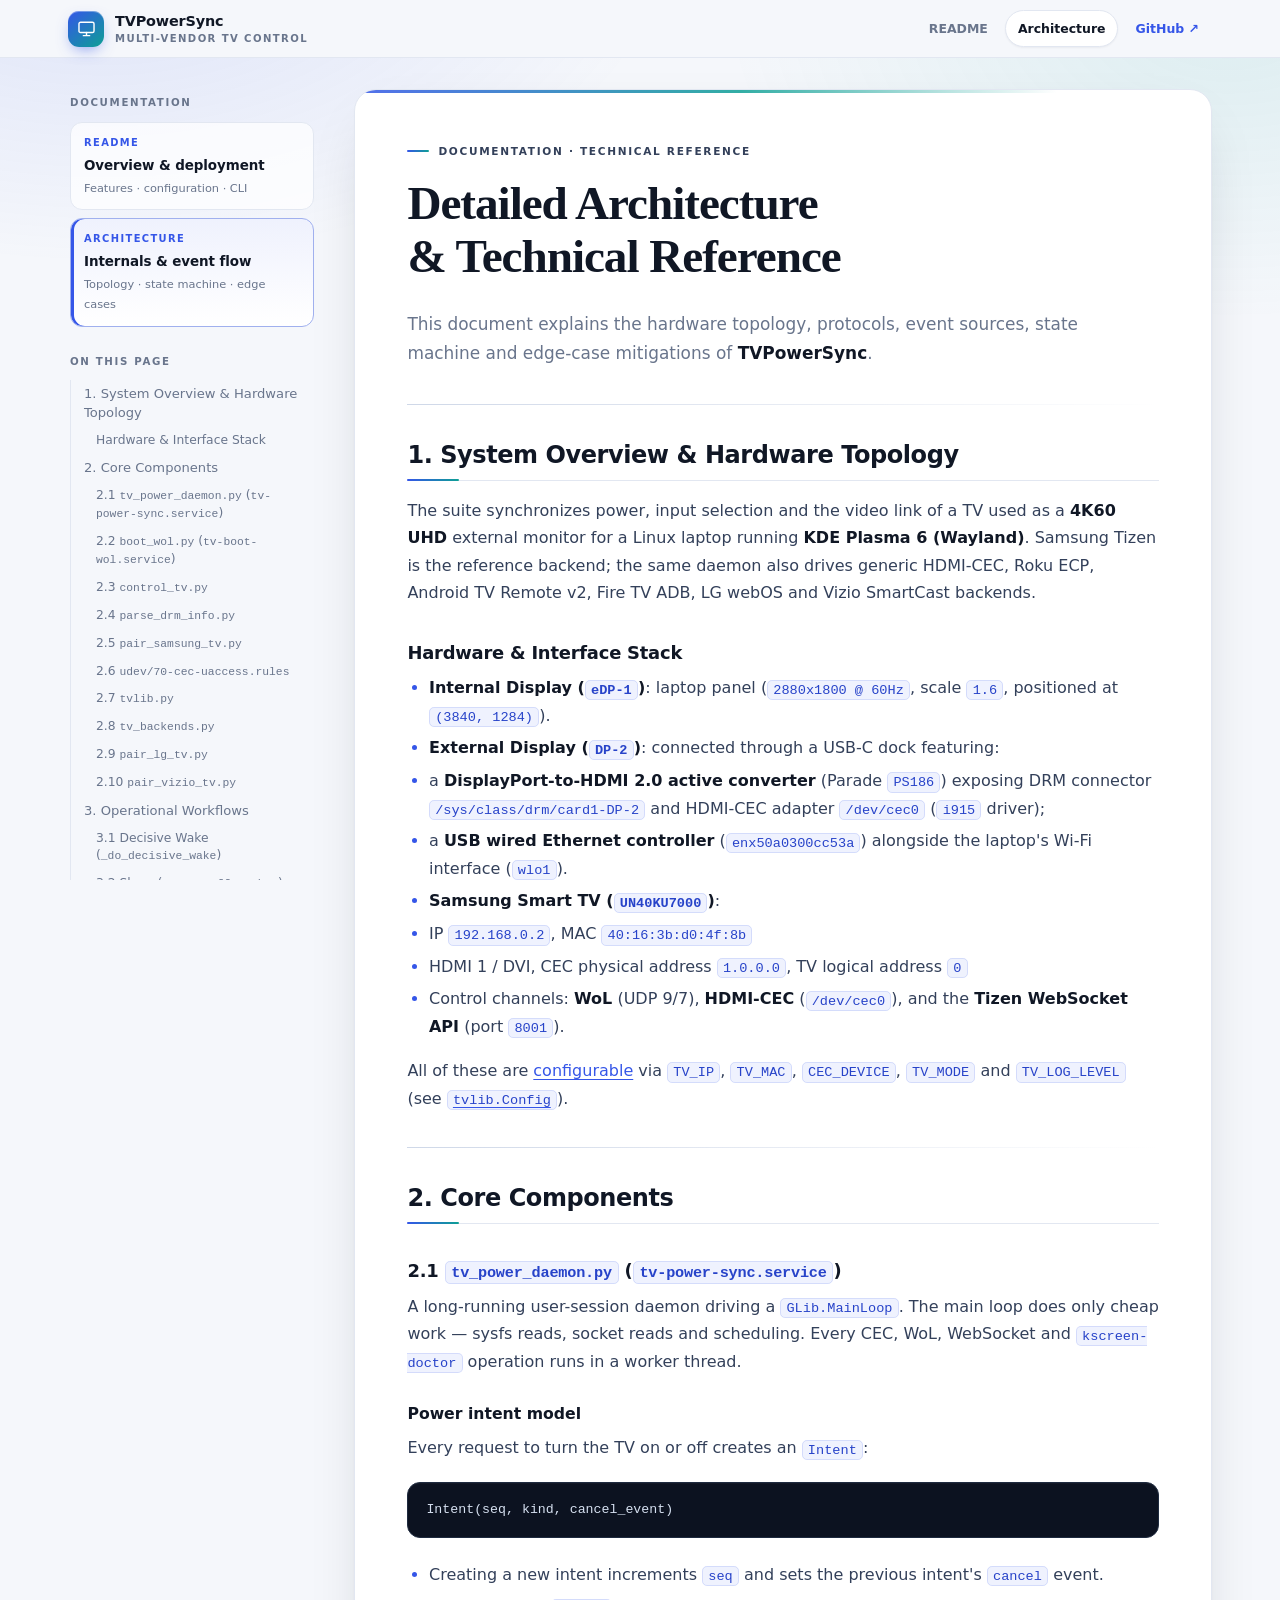
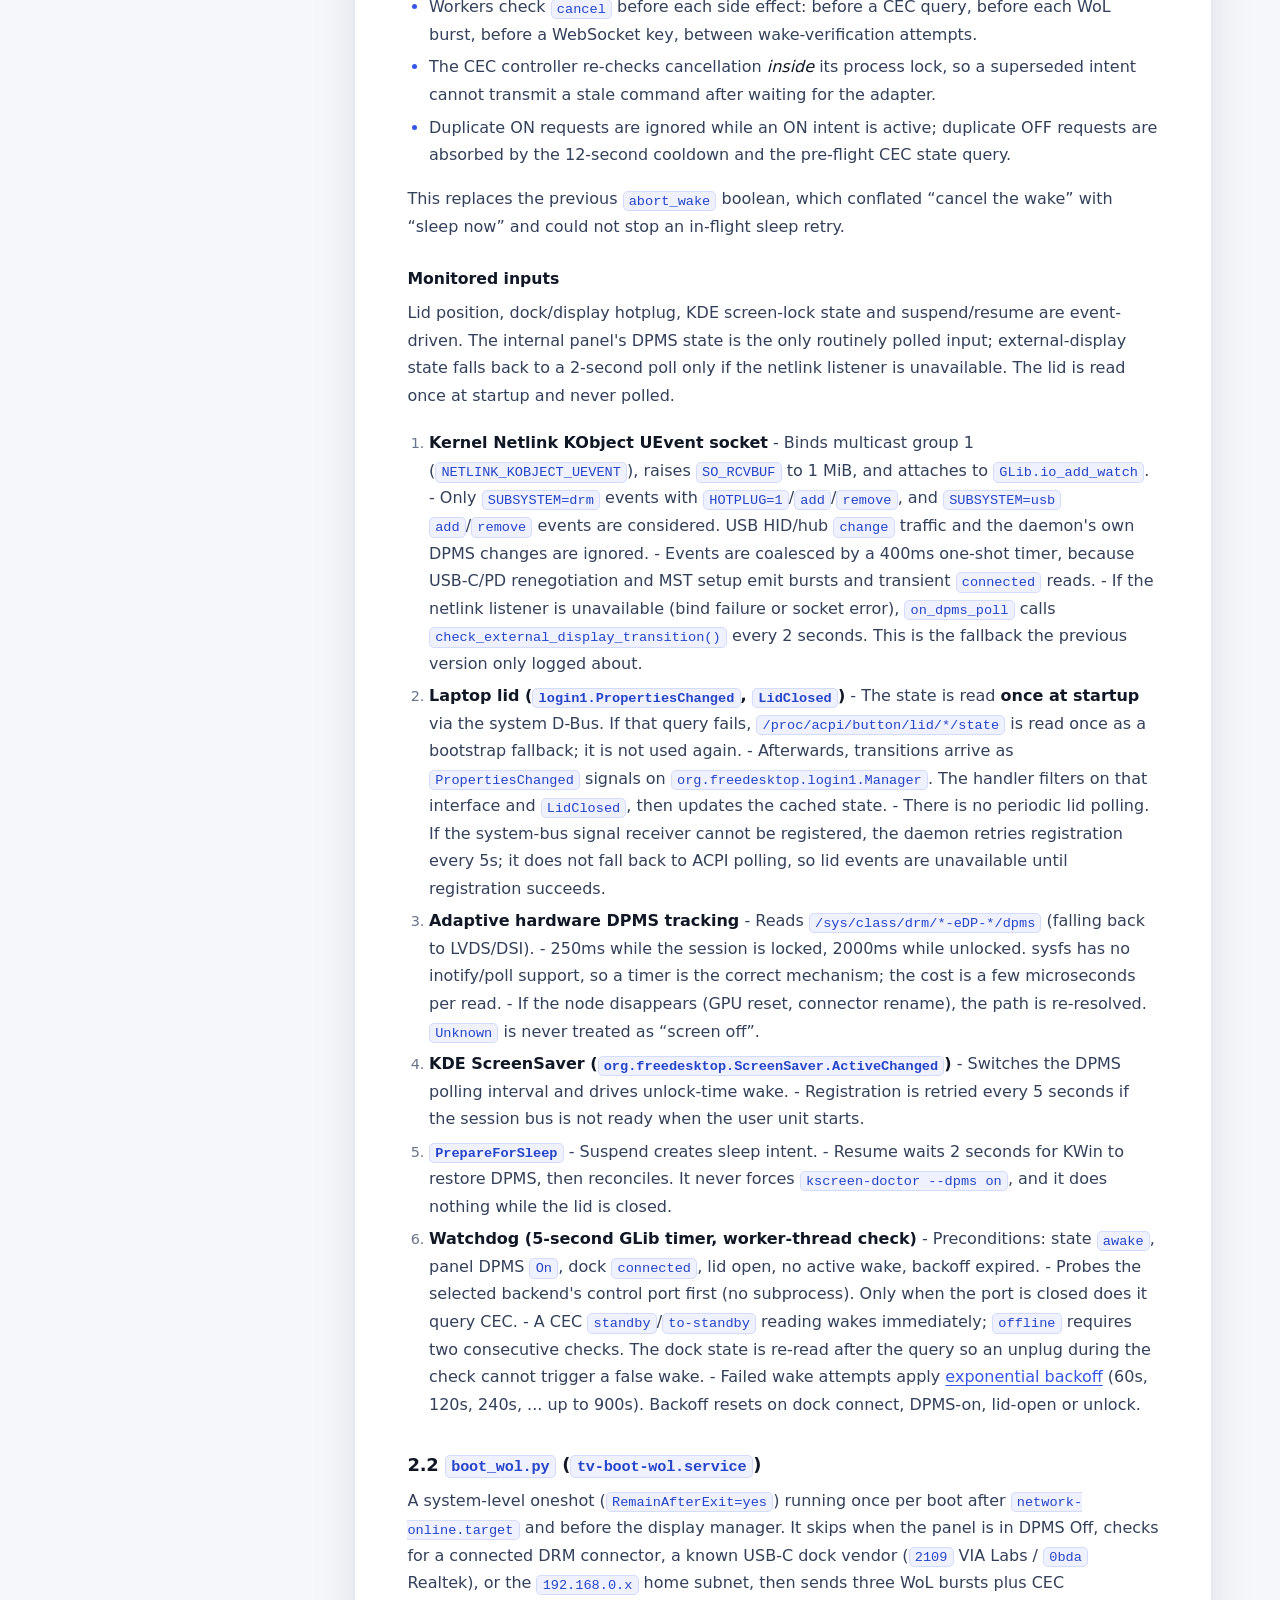
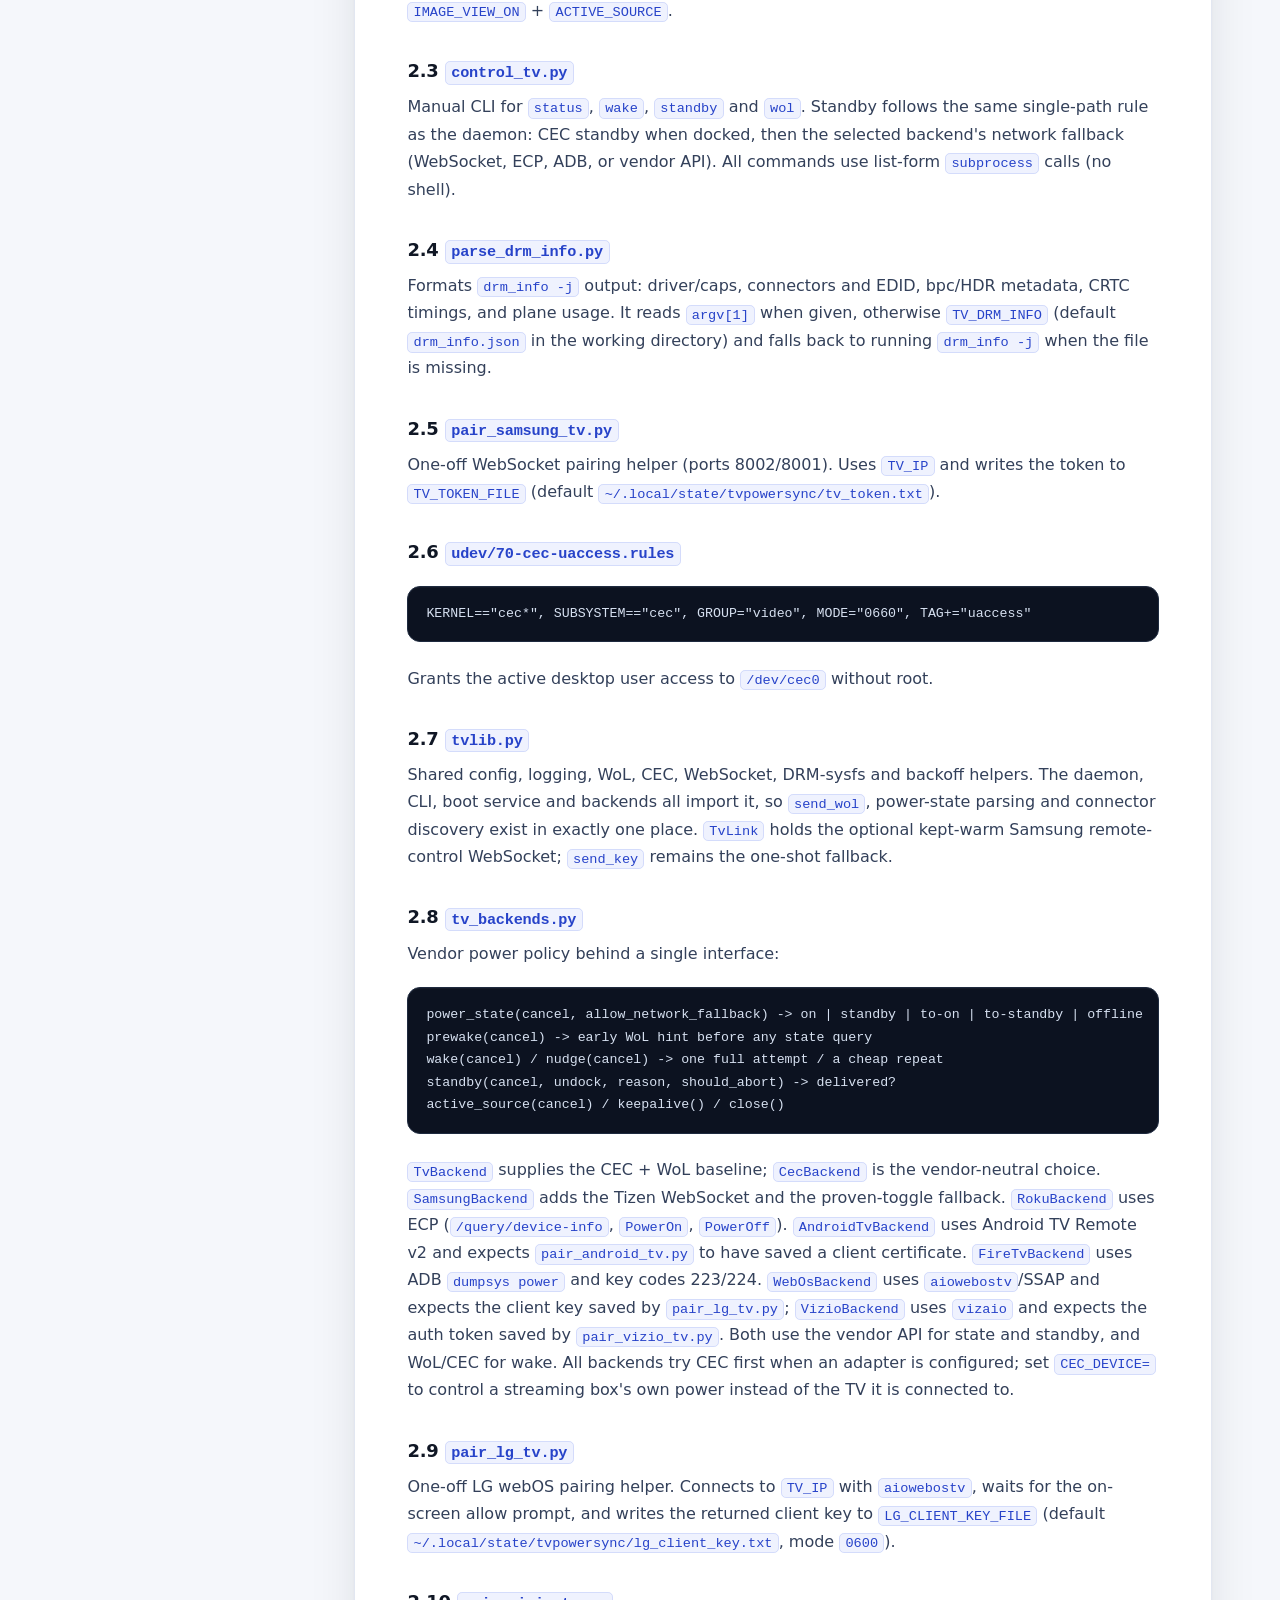
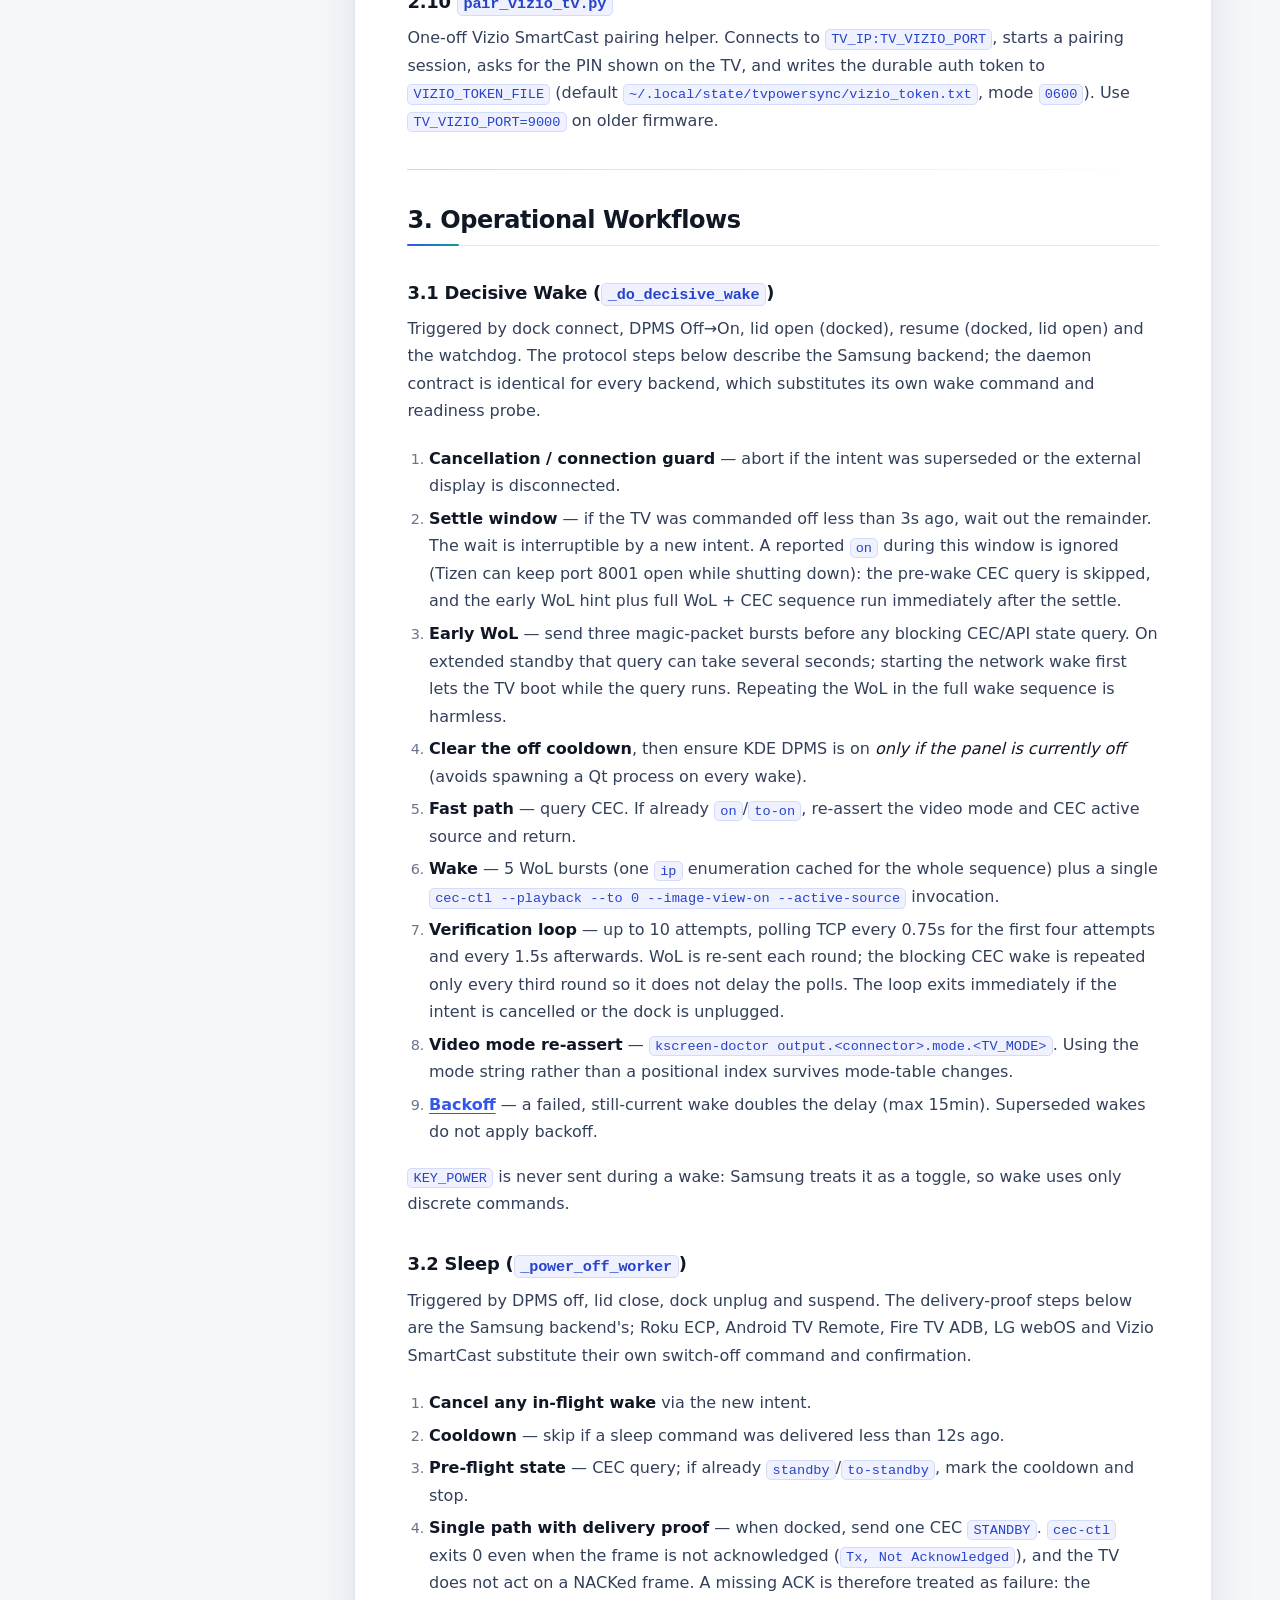
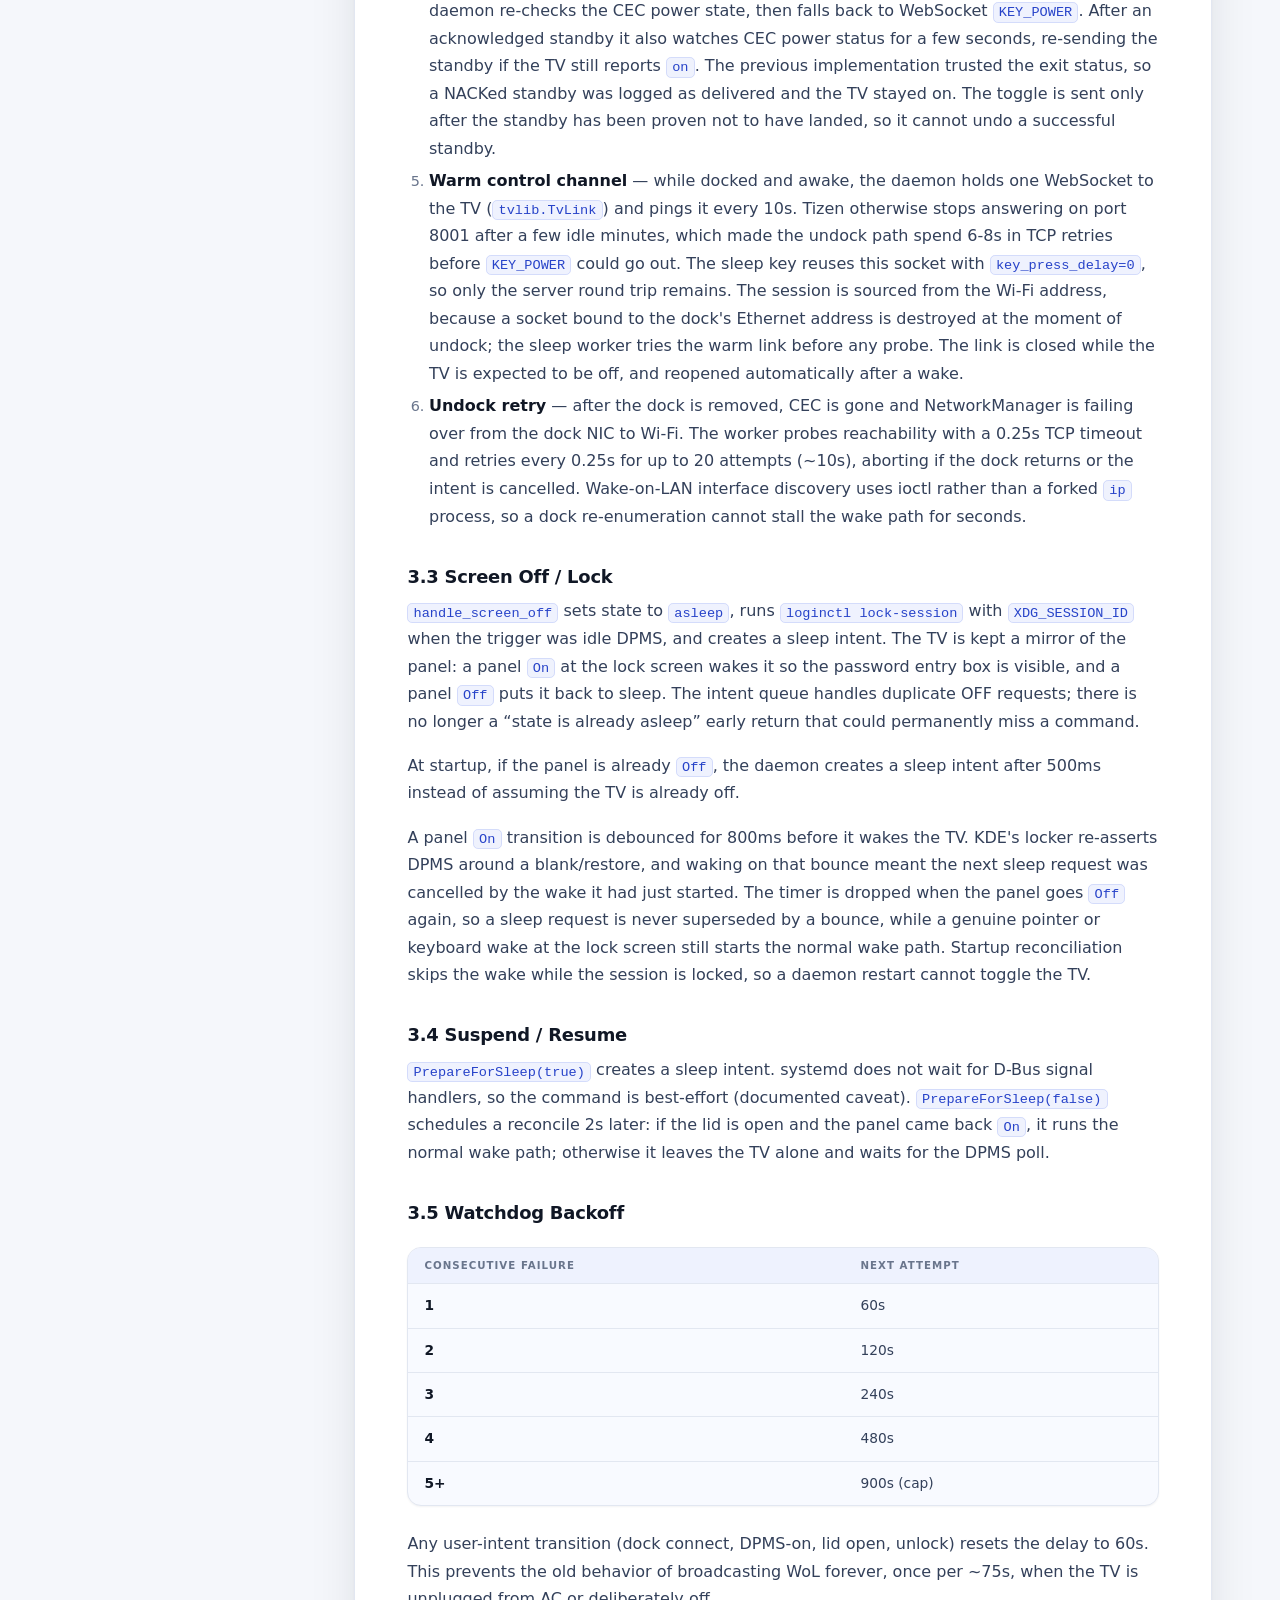
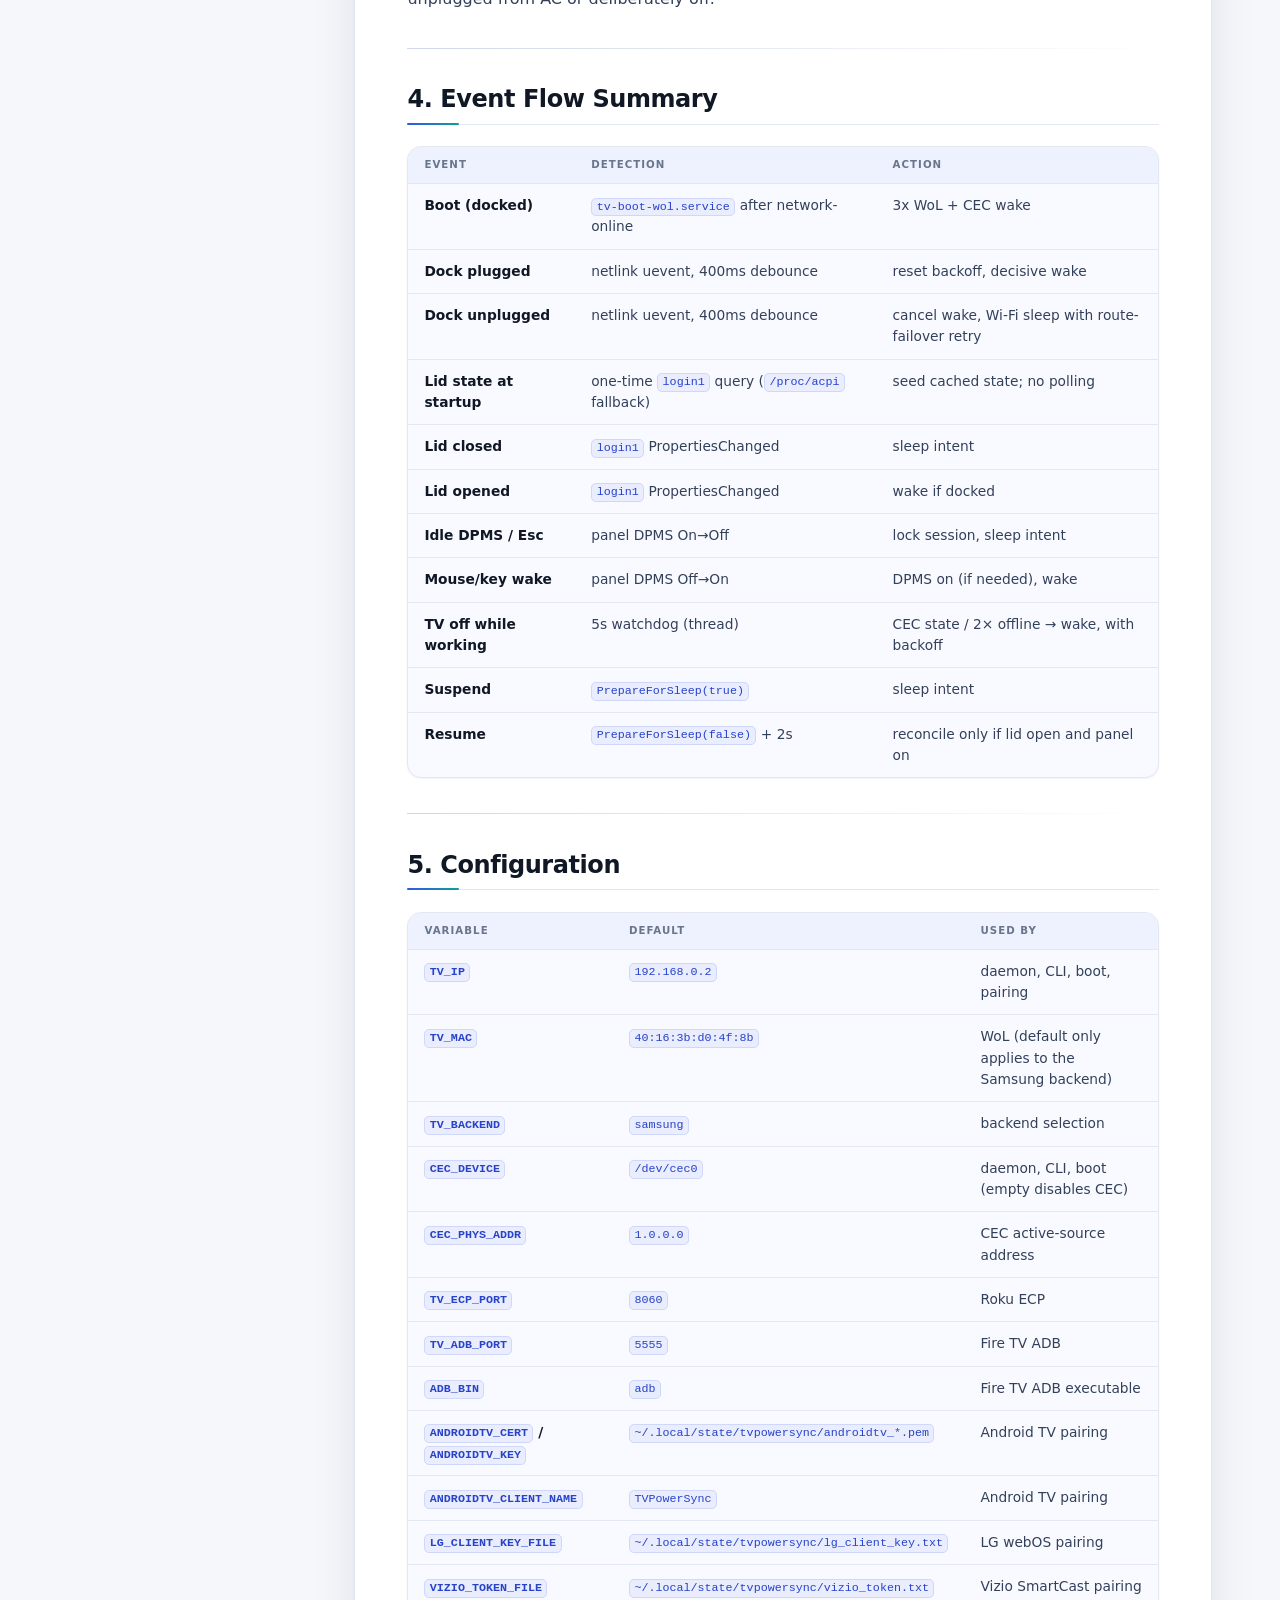
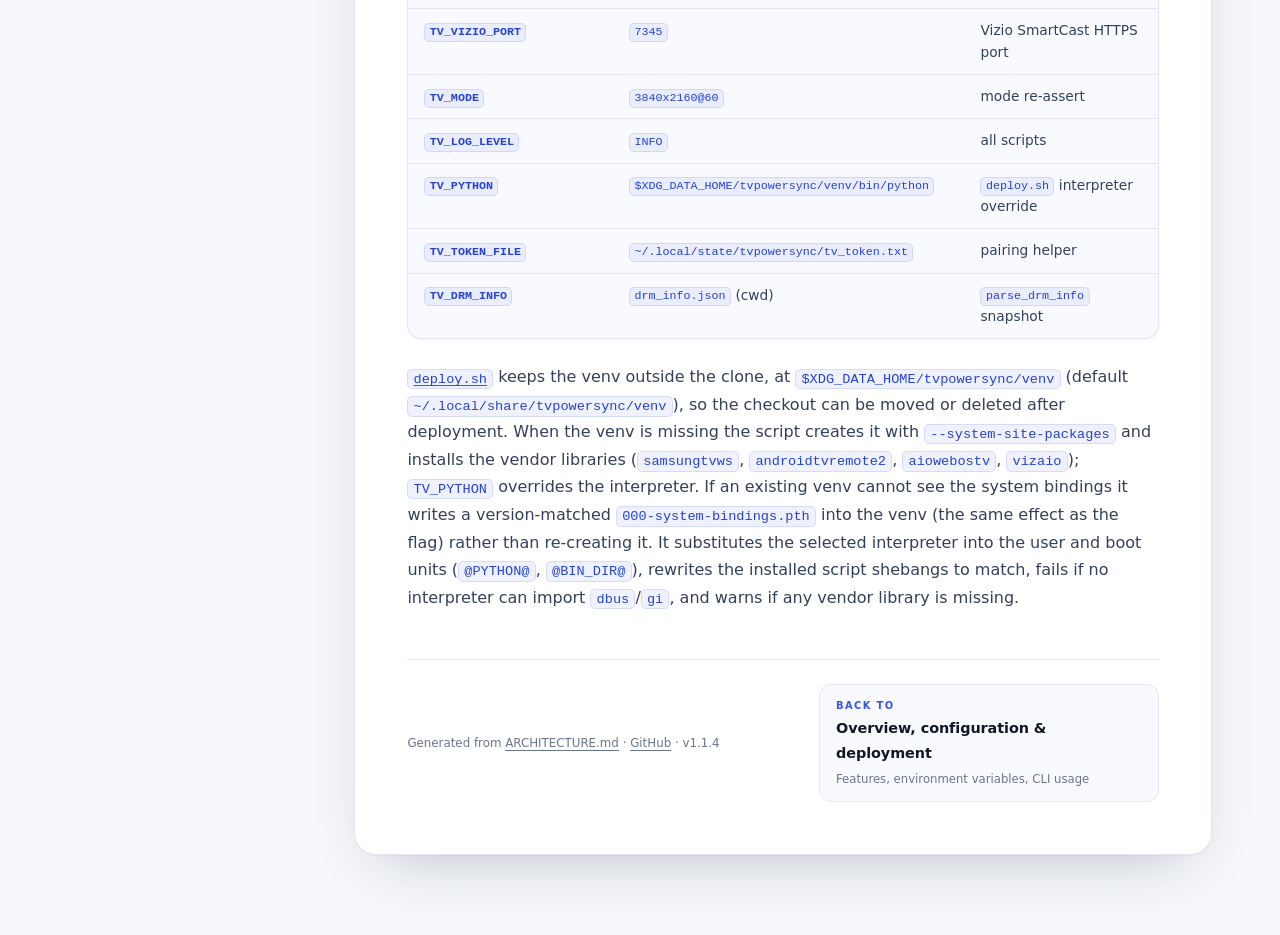
==== commit d5c8a67c: "Send early WoL before TV state queries Start an extended-standby TV booting while the blocking CEC/A" ====
--- a/ARCHITECTURE.html
+++ b/ARCHITECTURE.html
@@ -500,7 +500,7 @@
       <nav class="toc" aria-label="Table of contents"><ul><li><a href="#1-system-overview-hardware-topology">1. System Overview &amp; Hardware Topology</a><ul class="toc-sub"><li><a href="#hardware-interface-stack">Hardware &amp; Interface Stack</a></li></ul></li><li><a href="#2-core-components">2. Core Components</a><ul class="toc-sub"><li><a href="#21-tv_power_daemonpy-tv-power-syncservice">2.1 <code>tv_power_daemon.py</code> (<code>tv-power-sync.service</code>)</a></li><li><a href="#22-boot_wolpy-tv-boot-wolservice">2.2 <code>boot_wol.py</code> (<code>tv-boot-wol.service</code>)</a></li><li><a href="#23-control_tvpy">2.3 <code>control_tv.py</code></a></li><li><a href="#24-parse_drm_infopy">2.4 <code>parse_drm_info.py</code></a></li><li><a href="#25-pair_samsung_tvpy">2.5 <code>pair_samsung_tv.py</code></a></li><li><a href="#26-udev70-cec-uaccessrules">2.6 <code>udev/70-cec-uaccess.rules</code></a></li><li><a href="#27-tvlibpy">2.7 <code>tvlib.py</code></a></li><li><a href="#28-tv_backendspy">2.8 <code>tv_backends.py</code></a></li><li><a href="#29-pair_lg_tvpy">2.9 <code>pair_lg_tv.py</code></a></li><li><a href="#210-pair_vizio_tvpy">2.10 <code>pair_vizio_tv.py</code></a></li></ul></li><li><a href="#3-operational-workflows">3. Operational Workflows</a><ul class="toc-sub"><li><a href="#31-decisive-wake-_do_decisive_wake">3.1 Decisive Wake (<code>_do_decisive_wake</code>)</a></li><li><a href="#32-sleep-_power_off_worker">3.2 Sleep (<code>_power_off_worker</code>)</a></li><li><a href="#33-screen-off-lock">3.3 Screen Off / Lock</a></li><li><a href="#34-suspend-resume">3.4 Suspend / Resume</a></li><li><a href="#35-watchdog-backoff">3.5 Watchdog Backoff</a></li></ul></li><li><a href="#4-event-flow-summary">4. Event Flow Summary</a></li><li><a href="#5-configuration">5. Configuration</a></li></ul></nav>
       <p class="side-foot">
         Rendered from <a href="ARCHITECTURE.md">ARCHITECTURE.md</a><br>
-        TVPowerSync v1.1.3
+        TVPowerSync v1.1.4
       </p>
     </aside>
 
@@ -659,6 +659,7 @@
 <h3 id="28-tv_backendspy">2.8 <code>tv_backends.py</code><a class="headerlink" href="#28-tv_backendspy" title="Link to this section">#</a></h3>
 <p>Vendor power policy behind a single interface:</p>
 <div class="highlight"><pre><span></span><code>power_state(cancel, allow_network_fallback) -&gt; on | standby | to-on | to-standby | offline
+prewake(cancel) -&gt; early WoL hint before any state query
 wake(cancel) / nudge(cancel) -&gt; one full attempt / a cheap repeat
 standby(cancel, undock, reason, should_abort) -&gt; delivered?
 active_source(cancel) / keepalive() / close()
@@ -699,8 +700,12 @@
 <li><strong>Settle window</strong> — if the TV was commanded off less than 3s ago, wait out
    the remainder. The wait is interruptible by a new intent. A reported <code>on</code>
    during this window is ignored (Tizen can keep port 8001 open while shutting
-   down): the pre-wake CEC query is skipped and the full WoL + CEC sequence runs
-   immediately after the settle.</li>
+   down): the pre-wake CEC query is skipped, and the early WoL hint plus full
+   WoL + CEC sequence run immediately after the settle.</li>
+<li><strong>Early WoL</strong> — send three magic-packet bursts before any blocking CEC/API
+   state query. On extended standby that query can take several seconds;
+   starting the network wake first lets the TV boot while the query runs.
+   Repeating the WoL in the full wake sequence is harmless.</li>
 <li><strong>Clear the off cooldown</strong>, then ensure KDE DPMS is on <em>only if the panel is
    currently off</em> (avoids spawning a Qt process on every wake).</li>
 <li><strong>Fast path</strong> — query CEC. If already <code>on</code>/<code>to-on</code>, re-assert the video mode
@@ -998,7 +1003,7 @@
 any vendor library is missing.</p>
       </div>
       <footer class="doc-footer">
-        <p class="foot-note">Generated from <a href="ARCHITECTURE.md">ARCHITECTURE.md</a> &middot; <a href="https://github.com/mystica555/TVPowerSync">GitHub</a> &middot; v1.1.3</p>
+        <p class="foot-note">Generated from <a href="ARCHITECTURE.md">ARCHITECTURE.md</a> &middot; <a href="https://github.com/mystica555/TVPowerSync">GitHub</a> &middot; v1.1.4</p>
         <a class="next-card back" href="README.html"><span class="next-kicker">Back to</span><span class="next-title">Overview, configuration &amp; deployment</span><span class="next-meta">Features, environment variables, CLI usage</span></a>
       </footer>
     </article>
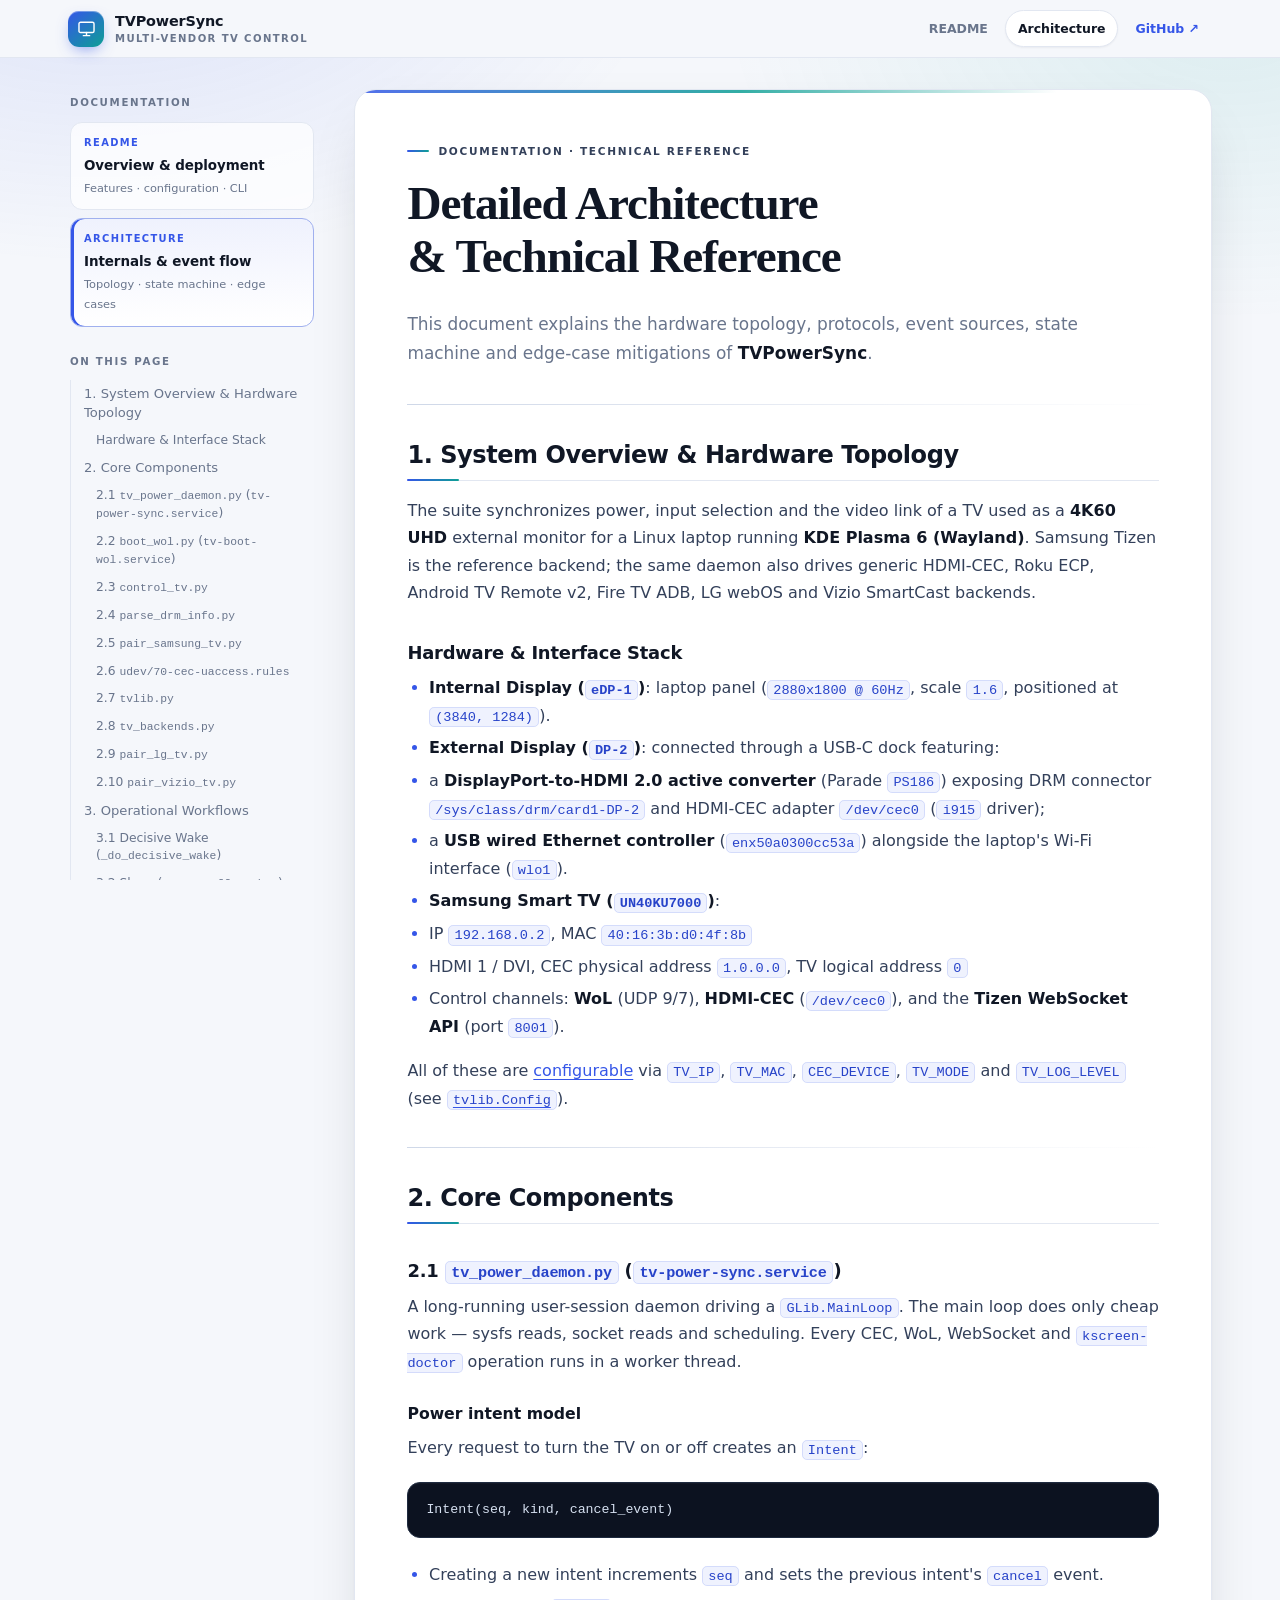
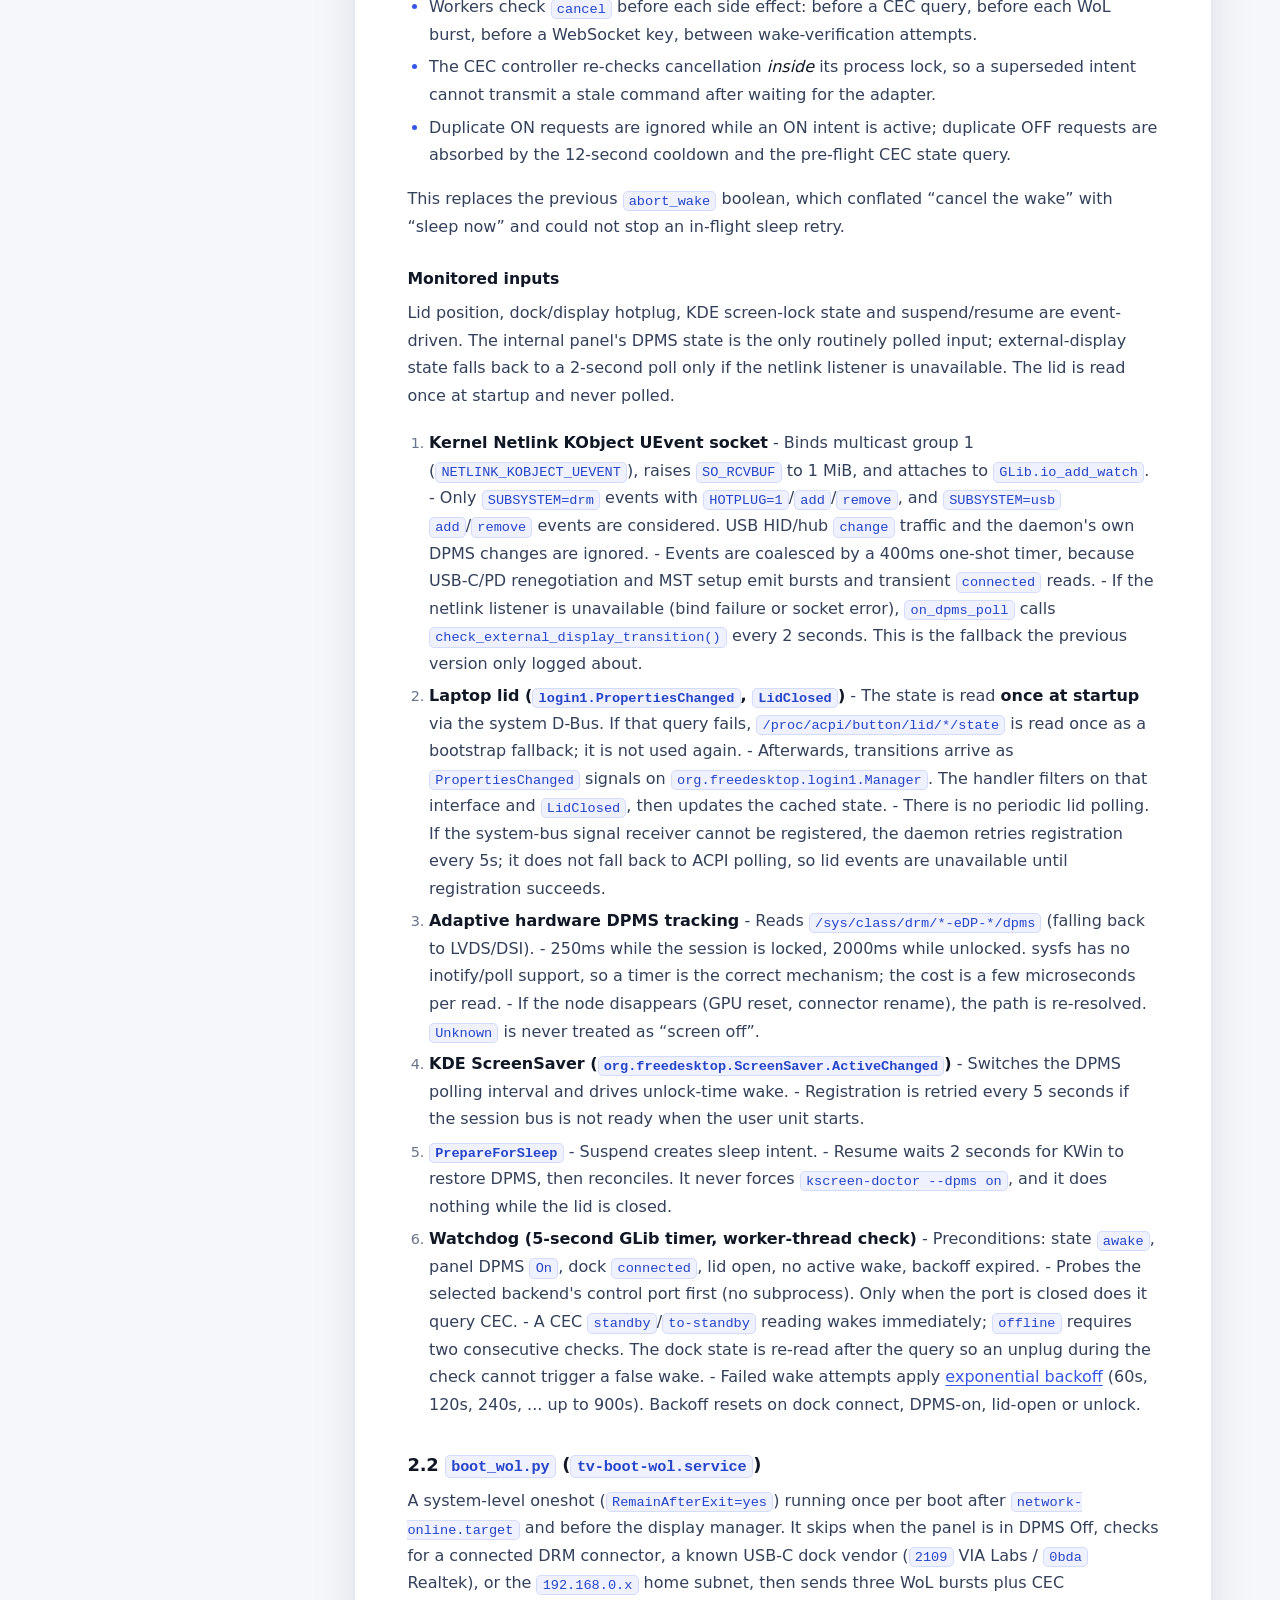
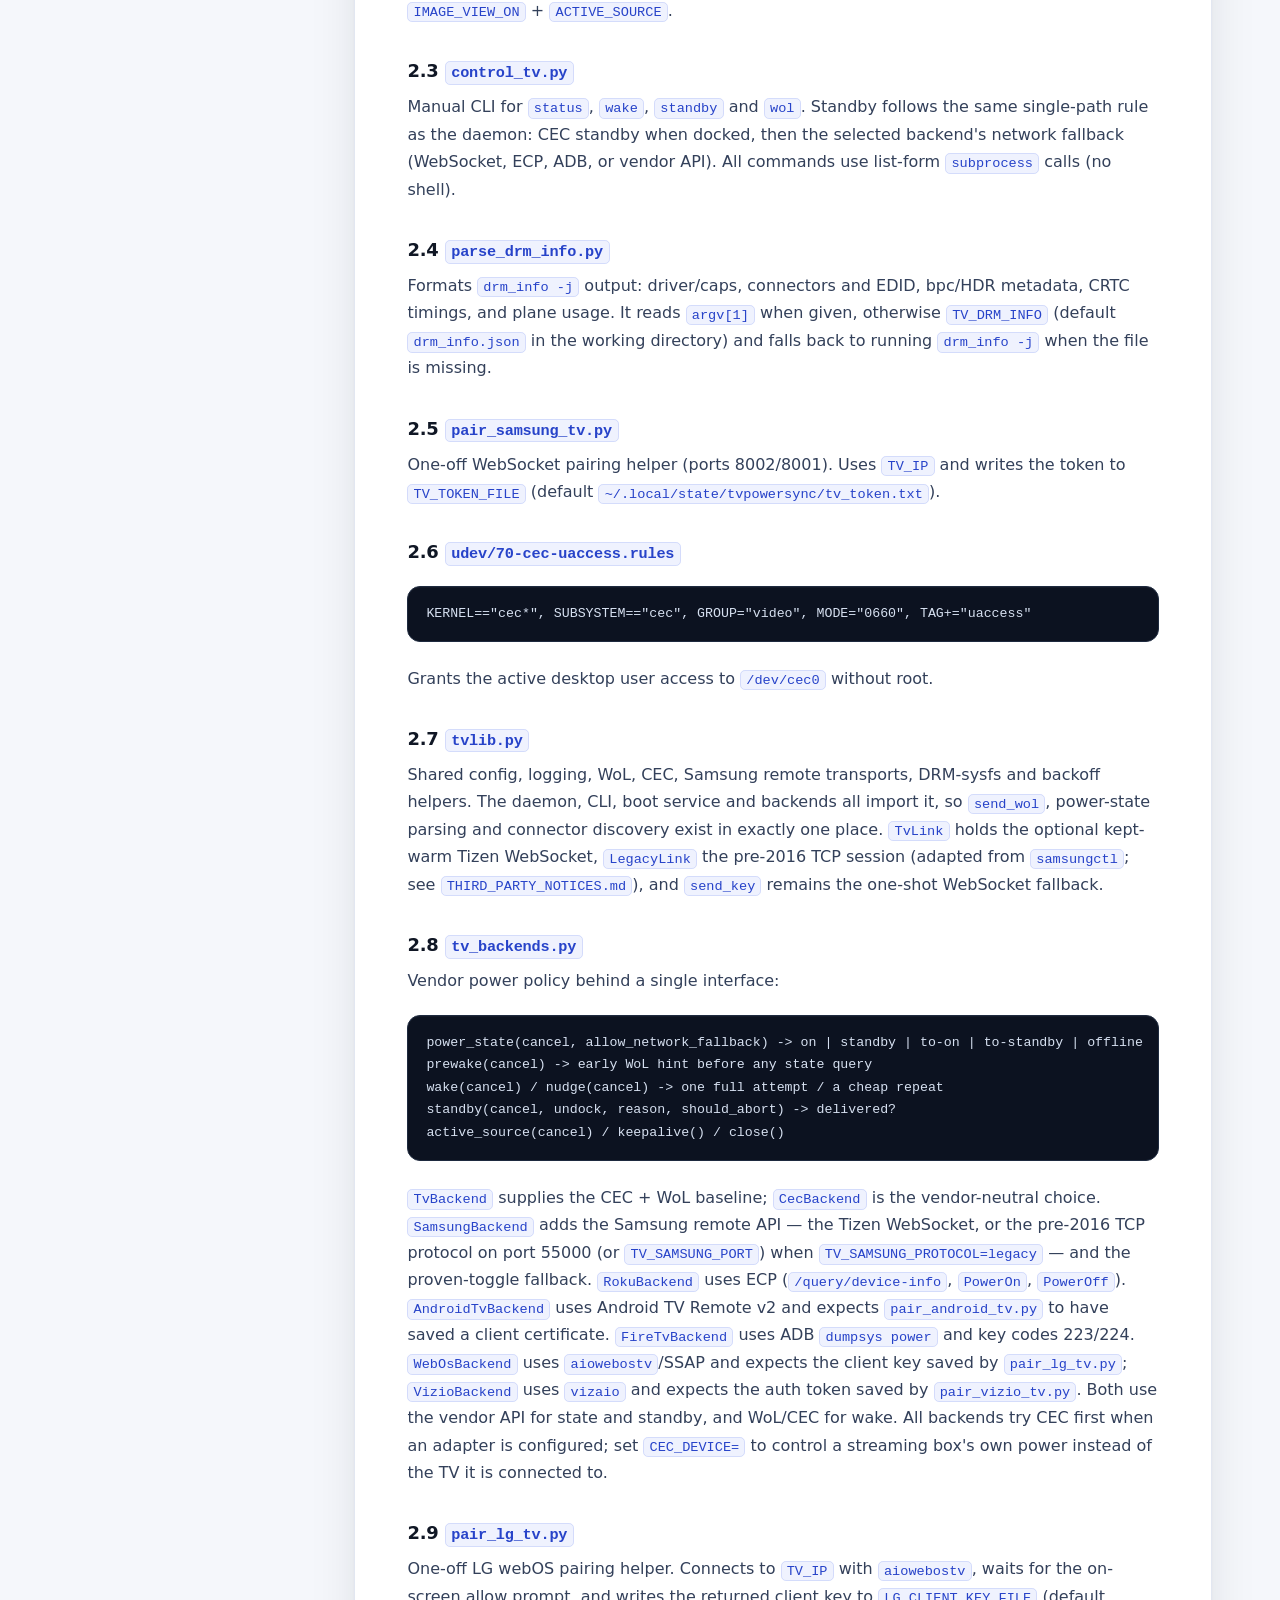
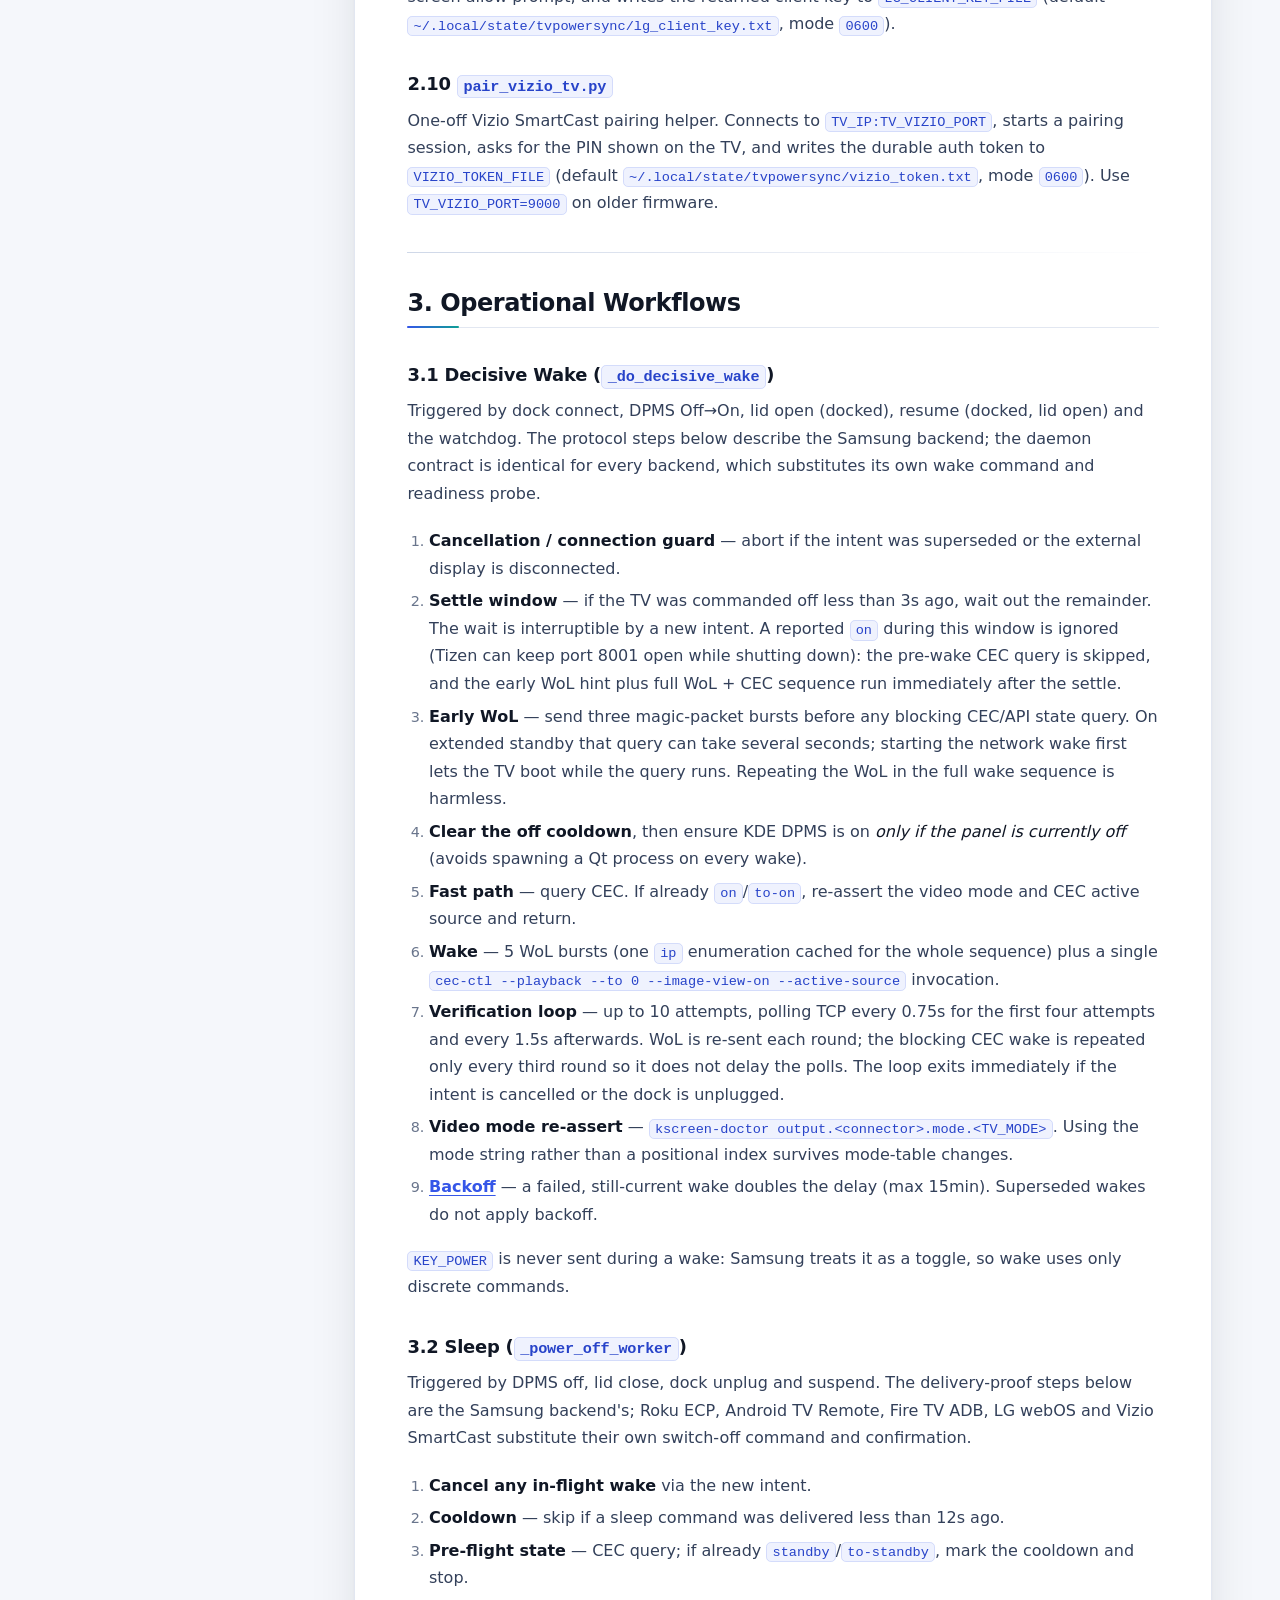
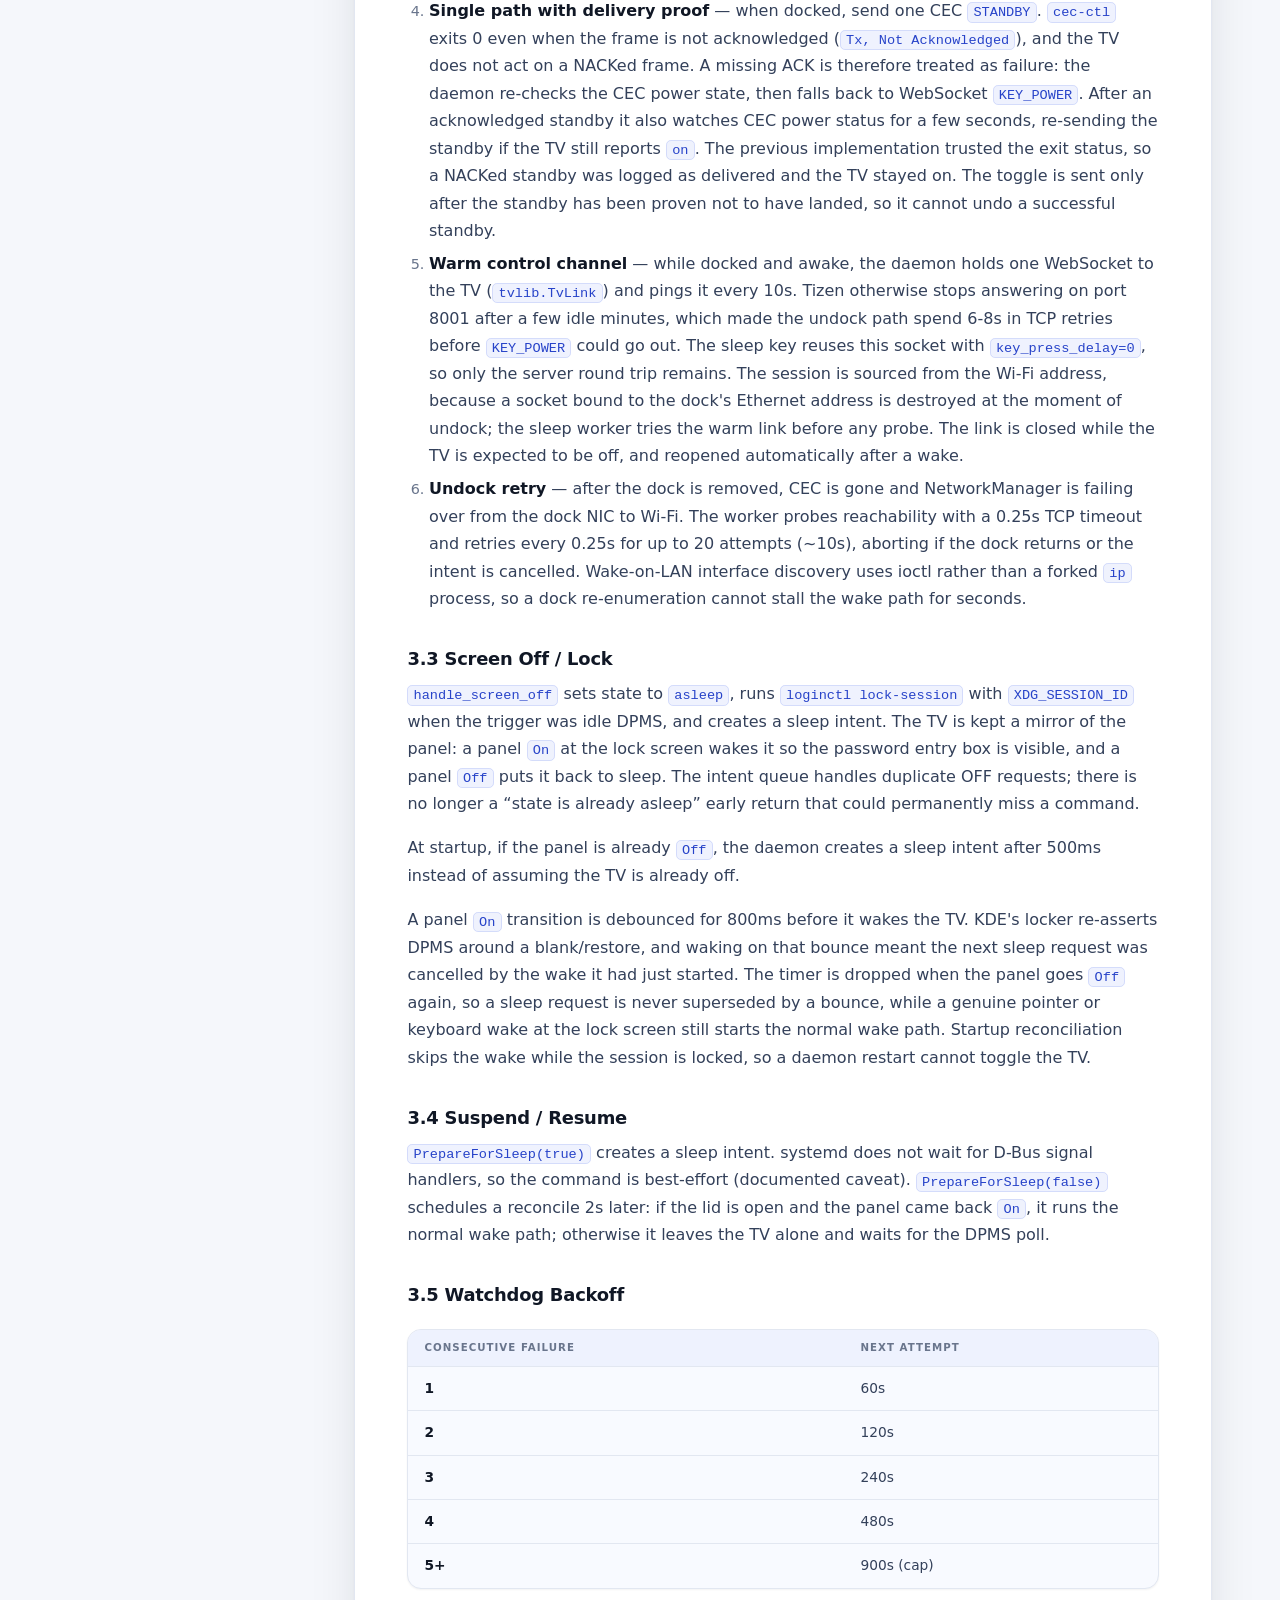
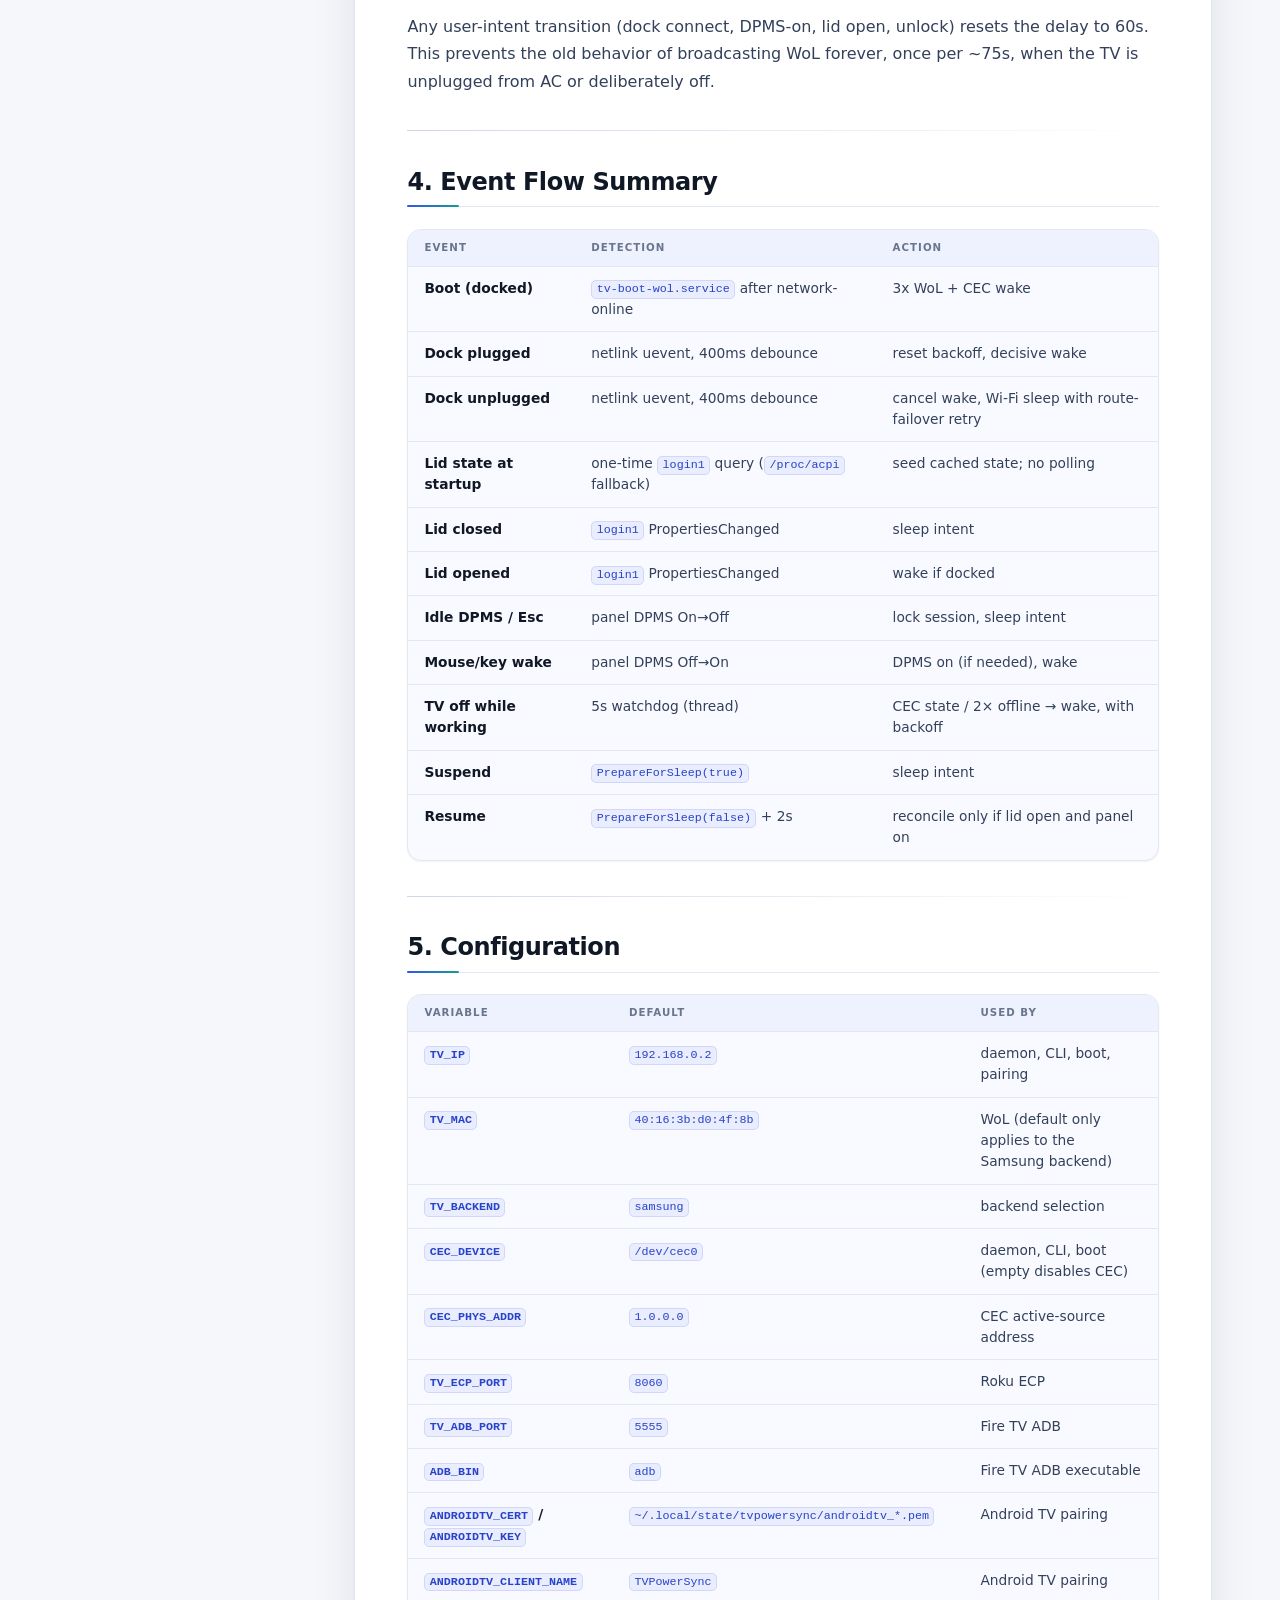
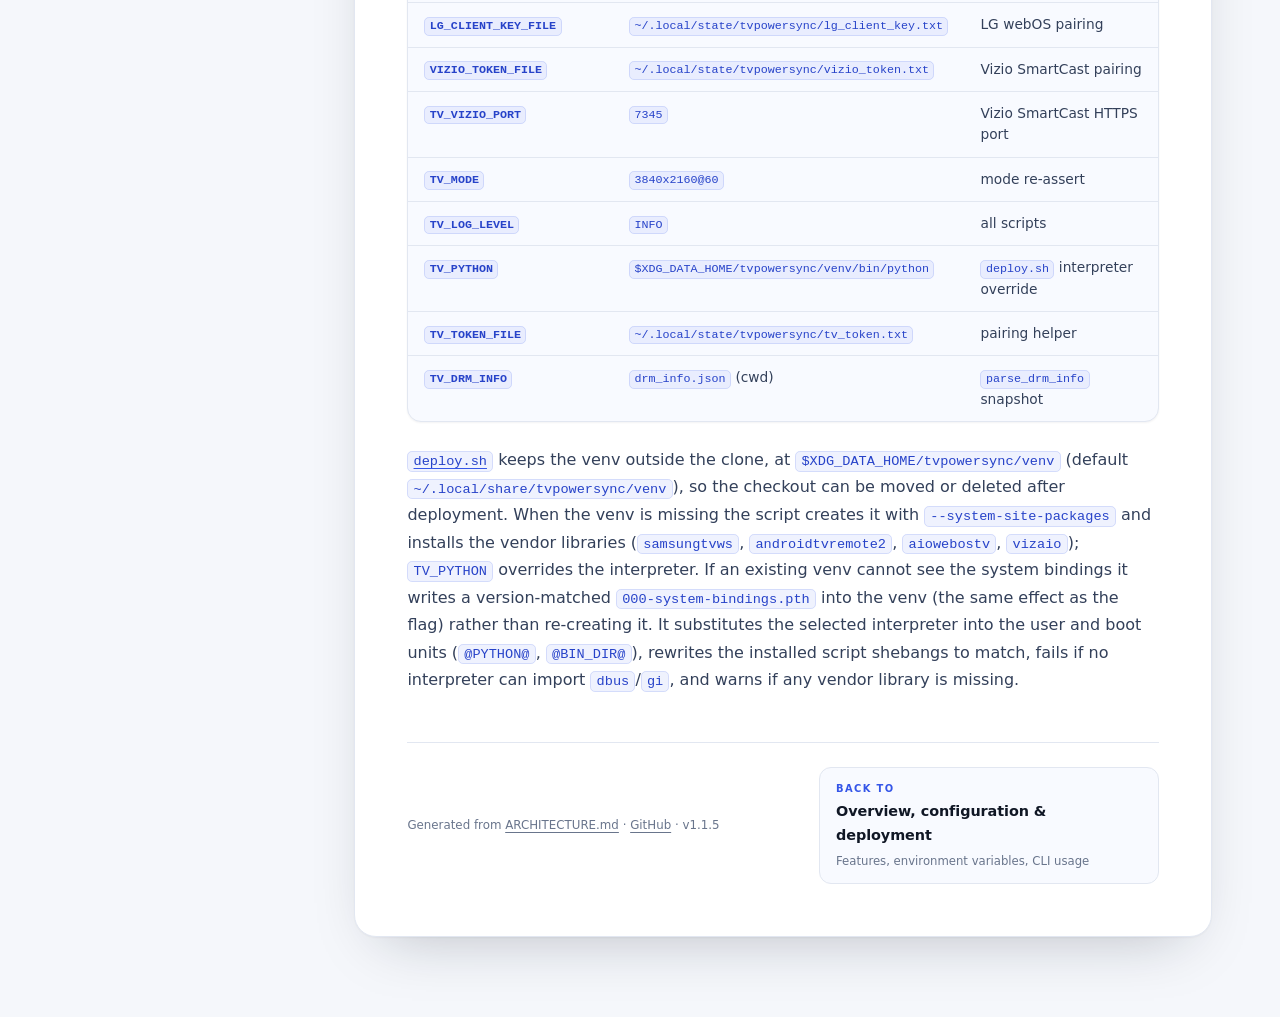
==== commit a6cabb41: "Add native control for pre-2016 Samsung TVs Speak the legacy TCP remote protocol on port 55000 (adap" ====
--- a/ARCHITECTURE.html
+++ b/ARCHITECTURE.html
@@ -500,7 +500,7 @@
       <nav class="toc" aria-label="Table of contents"><ul><li><a href="#1-system-overview-hardware-topology">1. System Overview &amp; Hardware Topology</a><ul class="toc-sub"><li><a href="#hardware-interface-stack">Hardware &amp; Interface Stack</a></li></ul></li><li><a href="#2-core-components">2. Core Components</a><ul class="toc-sub"><li><a href="#21-tv_power_daemonpy-tv-power-syncservice">2.1 <code>tv_power_daemon.py</code> (<code>tv-power-sync.service</code>)</a></li><li><a href="#22-boot_wolpy-tv-boot-wolservice">2.2 <code>boot_wol.py</code> (<code>tv-boot-wol.service</code>)</a></li><li><a href="#23-control_tvpy">2.3 <code>control_tv.py</code></a></li><li><a href="#24-parse_drm_infopy">2.4 <code>parse_drm_info.py</code></a></li><li><a href="#25-pair_samsung_tvpy">2.5 <code>pair_samsung_tv.py</code></a></li><li><a href="#26-udev70-cec-uaccessrules">2.6 <code>udev/70-cec-uaccess.rules</code></a></li><li><a href="#27-tvlibpy">2.7 <code>tvlib.py</code></a></li><li><a href="#28-tv_backendspy">2.8 <code>tv_backends.py</code></a></li><li><a href="#29-pair_lg_tvpy">2.9 <code>pair_lg_tv.py</code></a></li><li><a href="#210-pair_vizio_tvpy">2.10 <code>pair_vizio_tv.py</code></a></li></ul></li><li><a href="#3-operational-workflows">3. Operational Workflows</a><ul class="toc-sub"><li><a href="#31-decisive-wake-_do_decisive_wake">3.1 Decisive Wake (<code>_do_decisive_wake</code>)</a></li><li><a href="#32-sleep-_power_off_worker">3.2 Sleep (<code>_power_off_worker</code>)</a></li><li><a href="#33-screen-off-lock">3.3 Screen Off / Lock</a></li><li><a href="#34-suspend-resume">3.4 Suspend / Resume</a></li><li><a href="#35-watchdog-backoff">3.5 Watchdog Backoff</a></li></ul></li><li><a href="#4-event-flow-summary">4. Event Flow Summary</a></li><li><a href="#5-configuration">5. Configuration</a></li></ul></nav>
       <p class="side-foot">
         Rendered from <a href="ARCHITECTURE.md">ARCHITECTURE.md</a><br>
-        TVPowerSync v1.1.4
+        TVPowerSync v1.1.5
       </p>
     </aside>
 
@@ -651,11 +651,13 @@
 
 <p>Grants the active desktop user access to <code>/dev/cec0</code> without root.</p>
 <h3 id="27-tvlibpy">2.7 <code>tvlib.py</code><a class="headerlink" href="#27-tvlibpy" title="Link to this section">#</a></h3>
-<p>Shared config, logging, WoL, CEC, WebSocket, DRM-sysfs and backoff helpers. The
-daemon, CLI, boot service and backends all import it, so <code>send_wol</code>, power-state
-parsing and connector discovery exist in exactly one place. <code>TvLink</code> holds the
-optional kept-warm Samsung remote-control WebSocket; <code>send_key</code> remains the
-one-shot fallback.</p>
+<p>Shared config, logging, WoL, CEC, Samsung remote transports, DRM-sysfs and
+backoff helpers. The daemon, CLI, boot service and backends all import it, so
+<code>send_wol</code>, power-state parsing and connector discovery exist in exactly one
+place. <code>TvLink</code> holds the optional kept-warm Tizen WebSocket, <code>LegacyLink</code> the
+pre-2016 TCP session (adapted from <code>samsungctl</code>; see
+<code>THIRD_PARTY_NOTICES.md</code>), and <code>send_key</code> remains the one-shot WebSocket
+fallback.</p>
 <h3 id="28-tv_backendspy">2.8 <code>tv_backends.py</code><a class="headerlink" href="#28-tv_backendspy" title="Link to this section">#</a></h3>
 <p>Vendor power policy behind a single interface:</p>
 <div class="highlight"><pre><span></span><code>power_state(cancel, allow_network_fallback) -&gt; on | standby | to-on | to-standby | offline
@@ -666,8 +668,10 @@
 </code></pre></div>
 
 <p><code>TvBackend</code> supplies the CEC + WoL baseline; <code>CecBackend</code> is the vendor-neutral
-choice. <code>SamsungBackend</code> adds the Tizen WebSocket and the proven-toggle
-fallback. <code>RokuBackend</code> uses ECP (<code>/query/device-info</code>, <code>PowerOn</code>, <code>PowerOff</code>).
+choice. <code>SamsungBackend</code> adds the Samsung remote API — the Tizen WebSocket, or
+the pre-2016 TCP protocol on port 55000 (or <code>TV_SAMSUNG_PORT</code>) when
+<code>TV_SAMSUNG_PROTOCOL=legacy</code> — and the proven-toggle fallback. <code>RokuBackend</code>
+uses ECP (<code>/query/device-info</code>, <code>PowerOn</code>, <code>PowerOff</code>).
 <code>AndroidTvBackend</code> uses Android TV Remote v2 and expects <code>pair_android_tv.py</code> to
 have saved a client certificate. <code>FireTvBackend</code> uses ADB <code>dumpsys power</code> and
 key codes 223/224. <code>WebOsBackend</code> uses <code>aiowebostv</code>/SSAP and expects the client
@@ -1003,7 +1007,7 @@
 any vendor library is missing.</p>
       </div>
       <footer class="doc-footer">
-        <p class="foot-note">Generated from <a href="ARCHITECTURE.md">ARCHITECTURE.md</a> &middot; <a href="https://github.com/mystica555/TVPowerSync">GitHub</a> &middot; v1.1.4</p>
+        <p class="foot-note">Generated from <a href="ARCHITECTURE.md">ARCHITECTURE.md</a> &middot; <a href="https://github.com/mystica555/TVPowerSync">GitHub</a> &middot; v1.1.5</p>
         <a class="next-card back" href="README.html"><span class="next-kicker">Back to</span><span class="next-title">Overview, configuration &amp; deployment</span><span class="next-meta">Features, environment variables, CLI usage</span></a>
       </footer>
     </article>
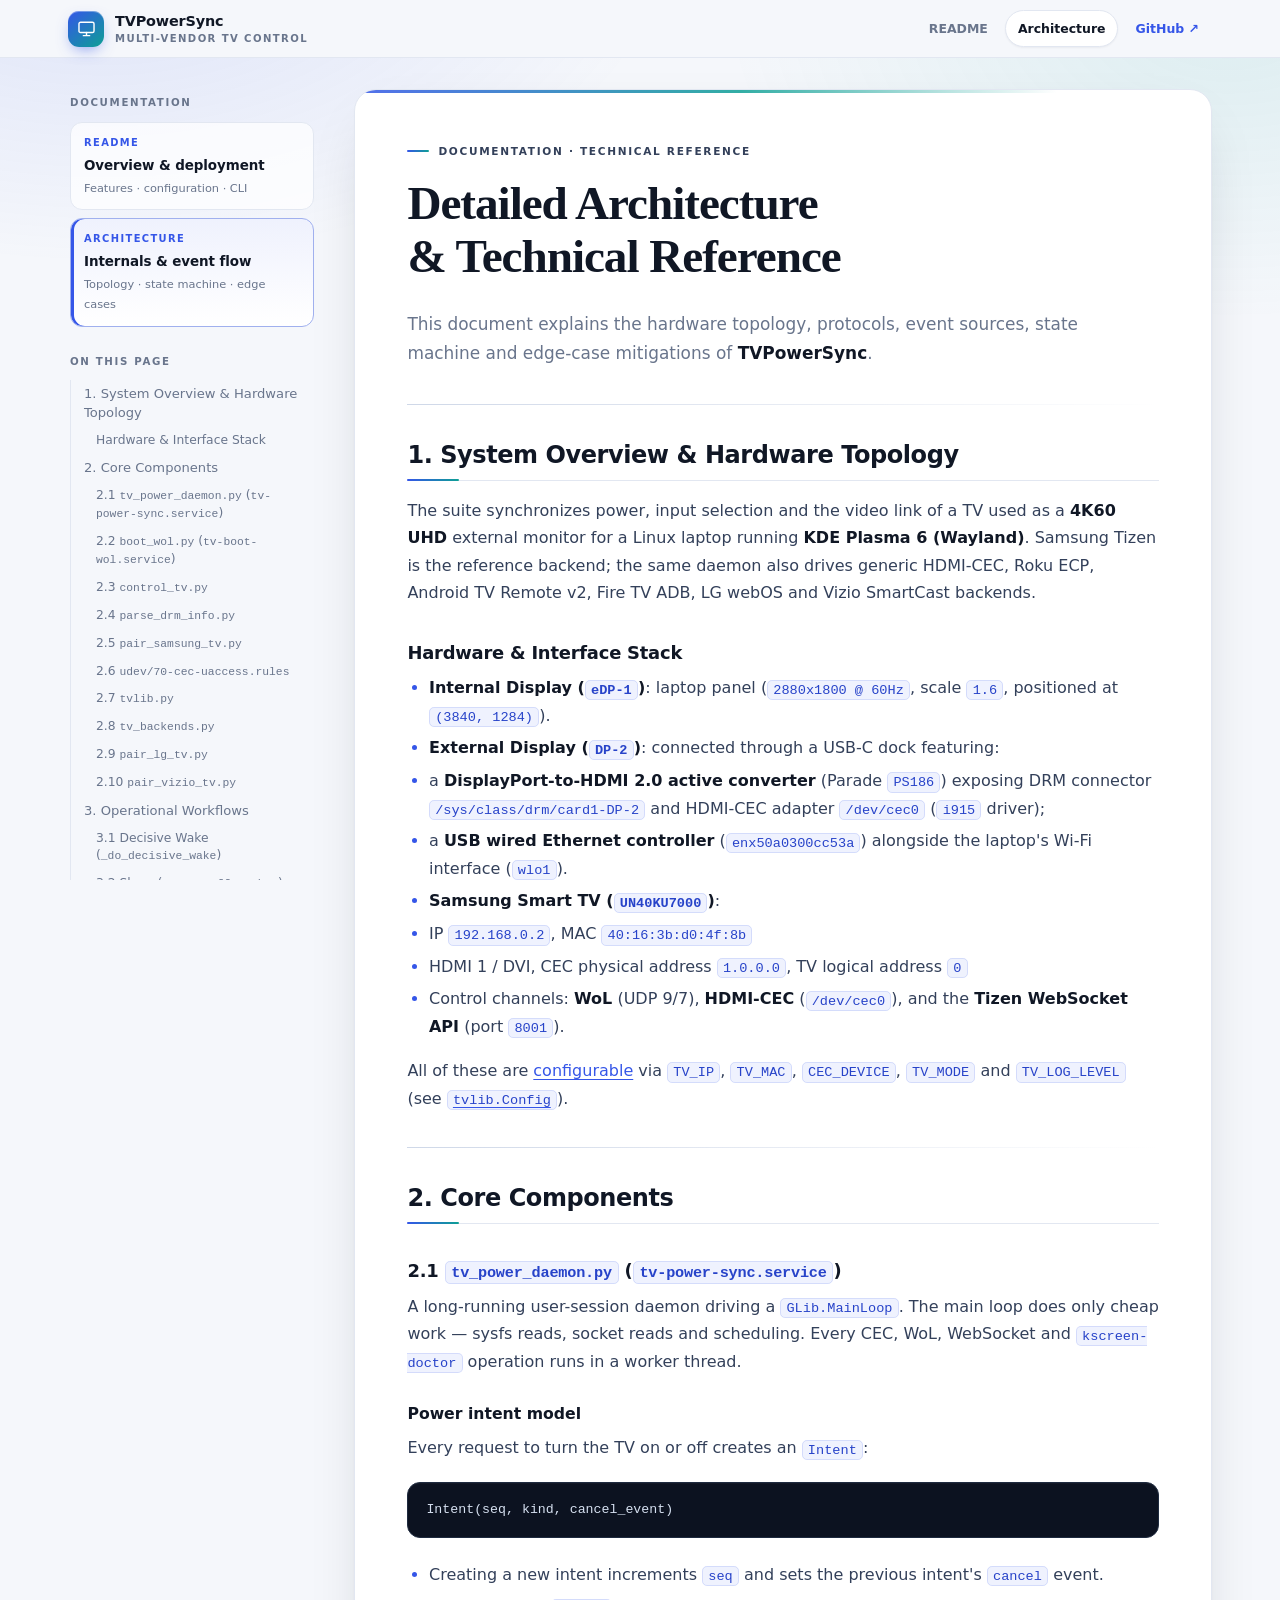
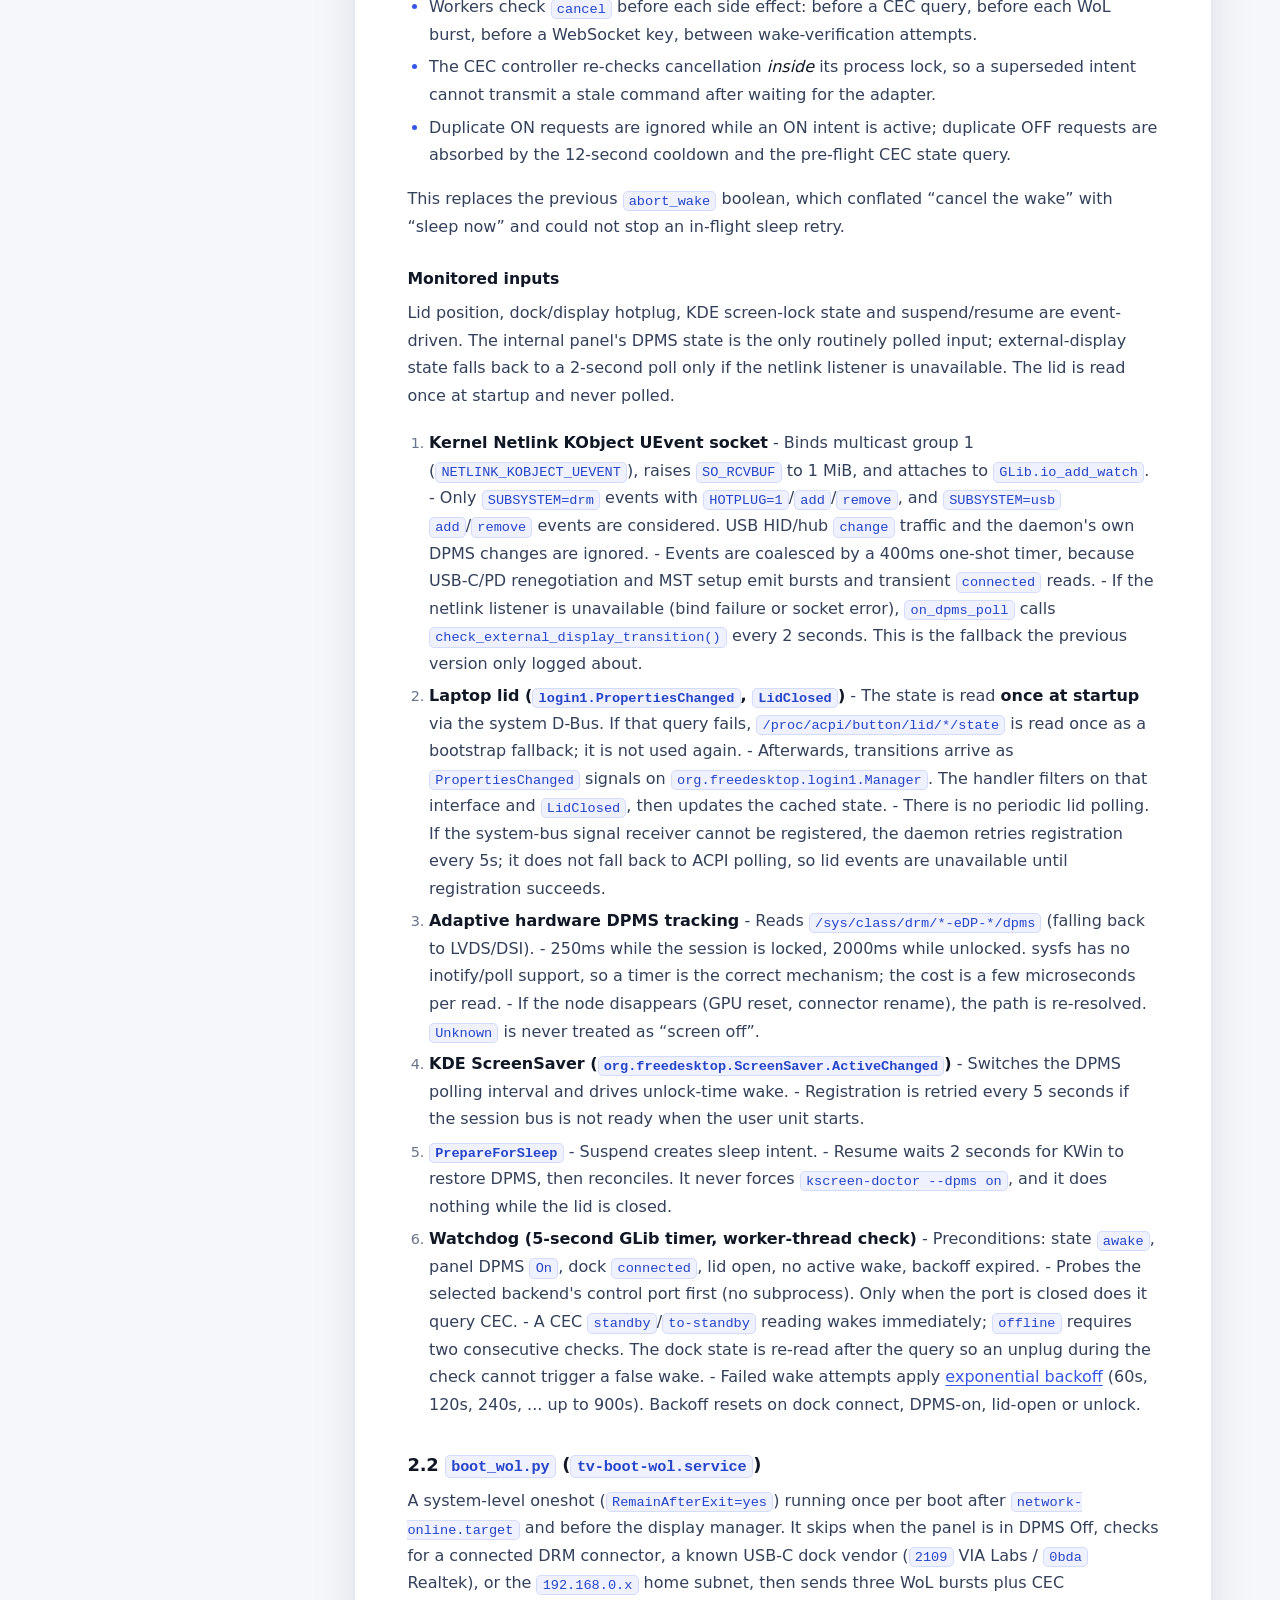
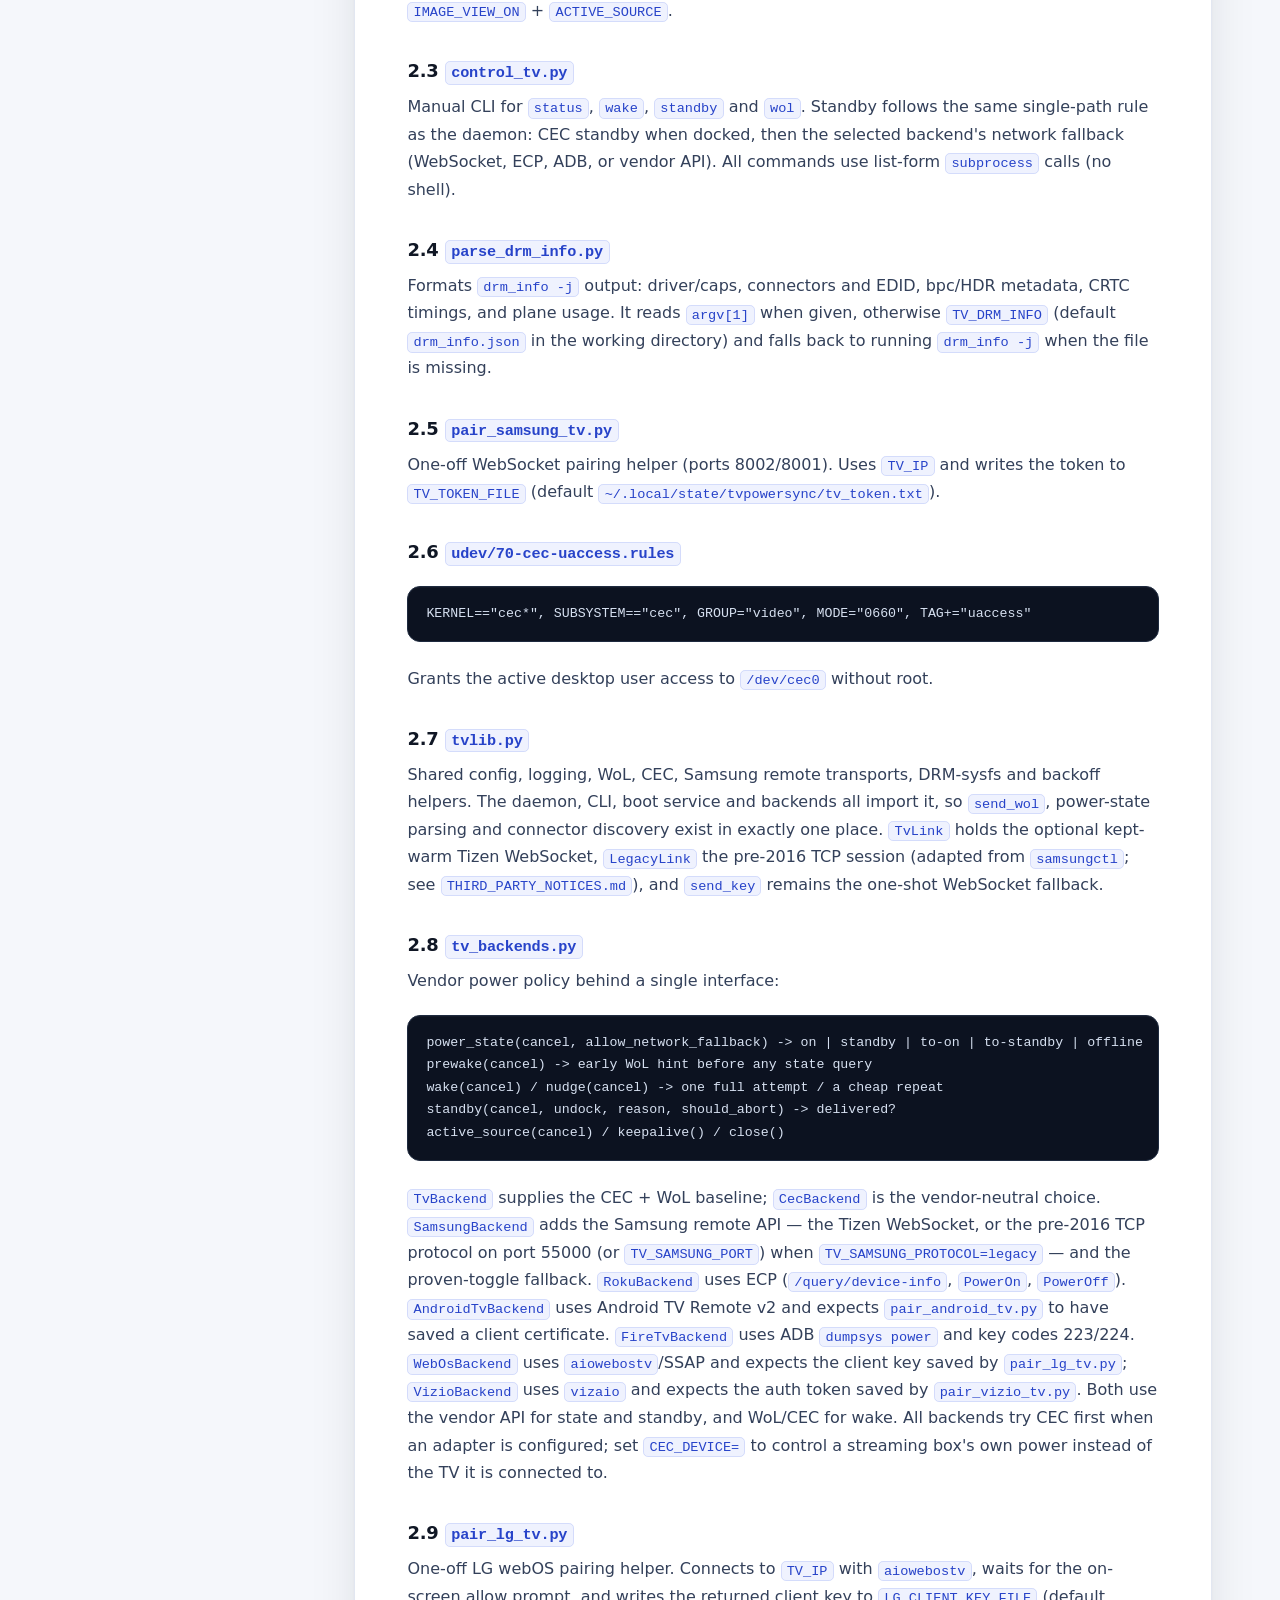
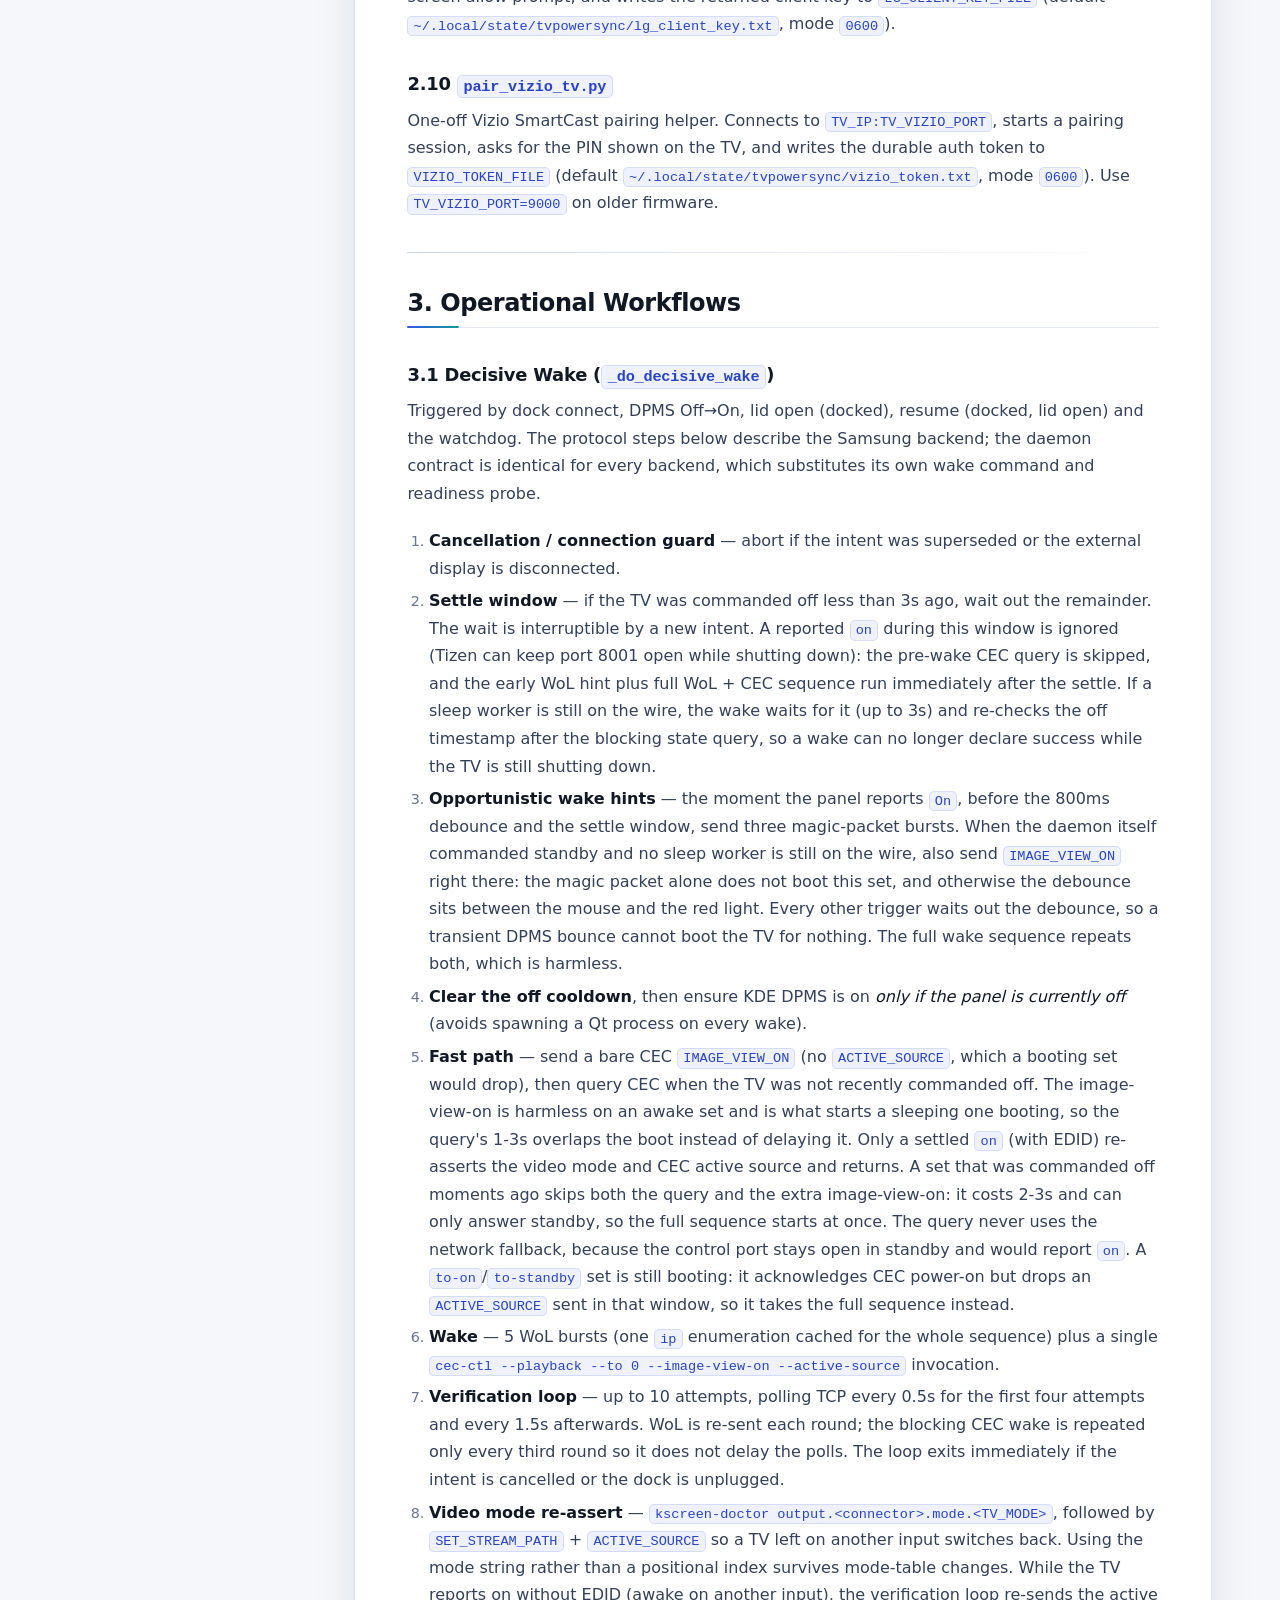
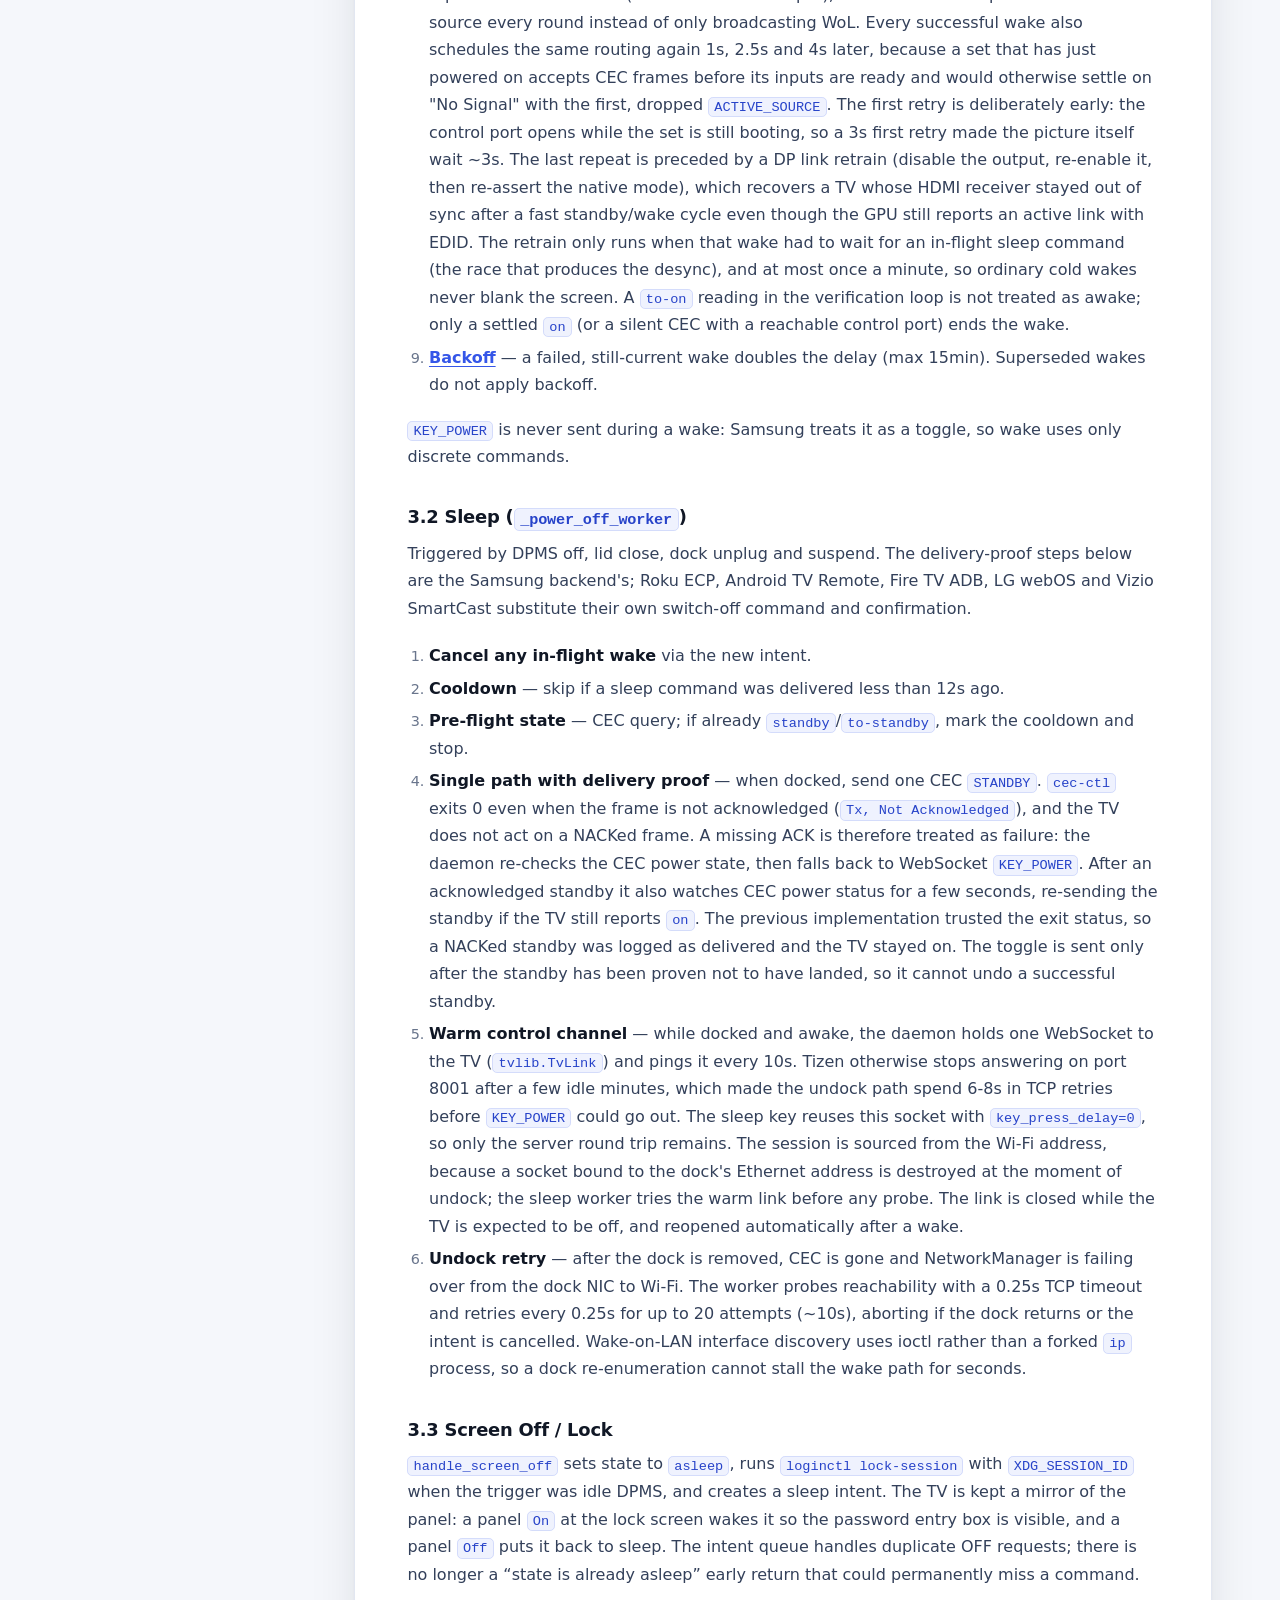
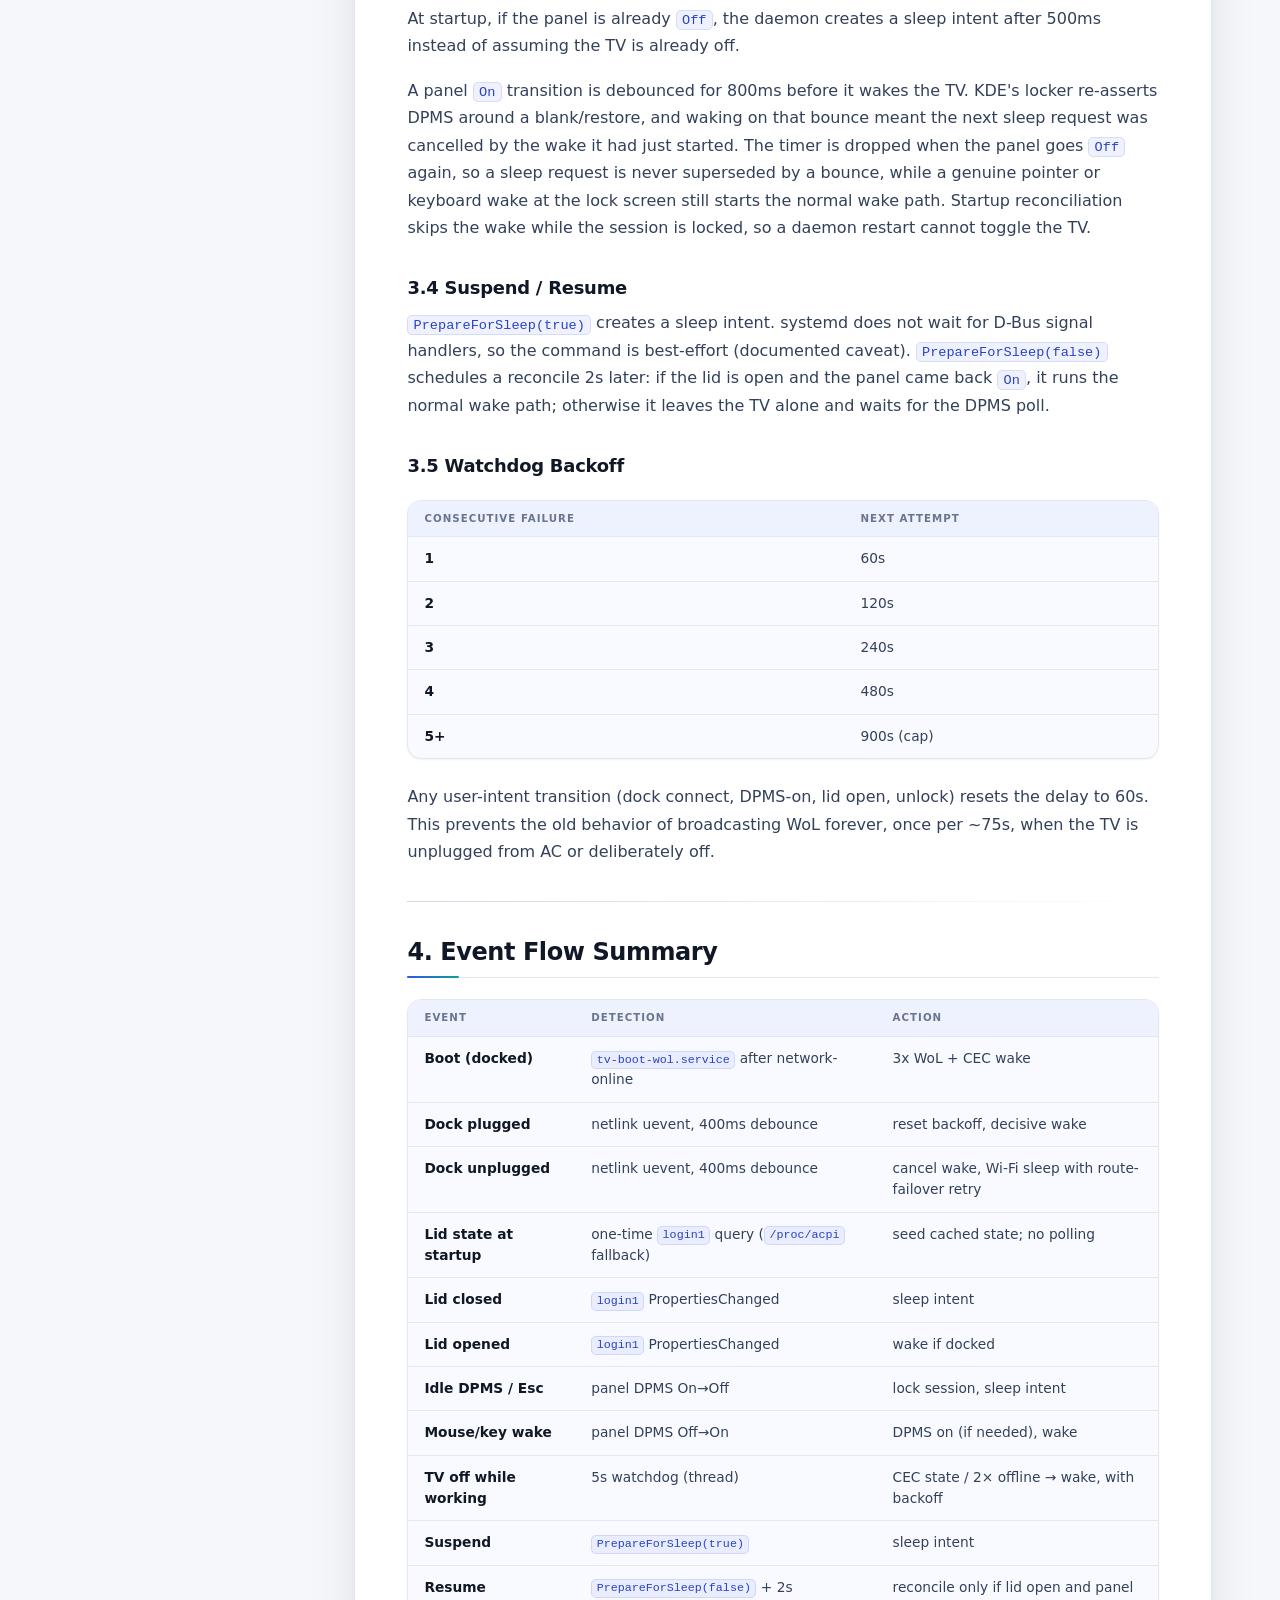
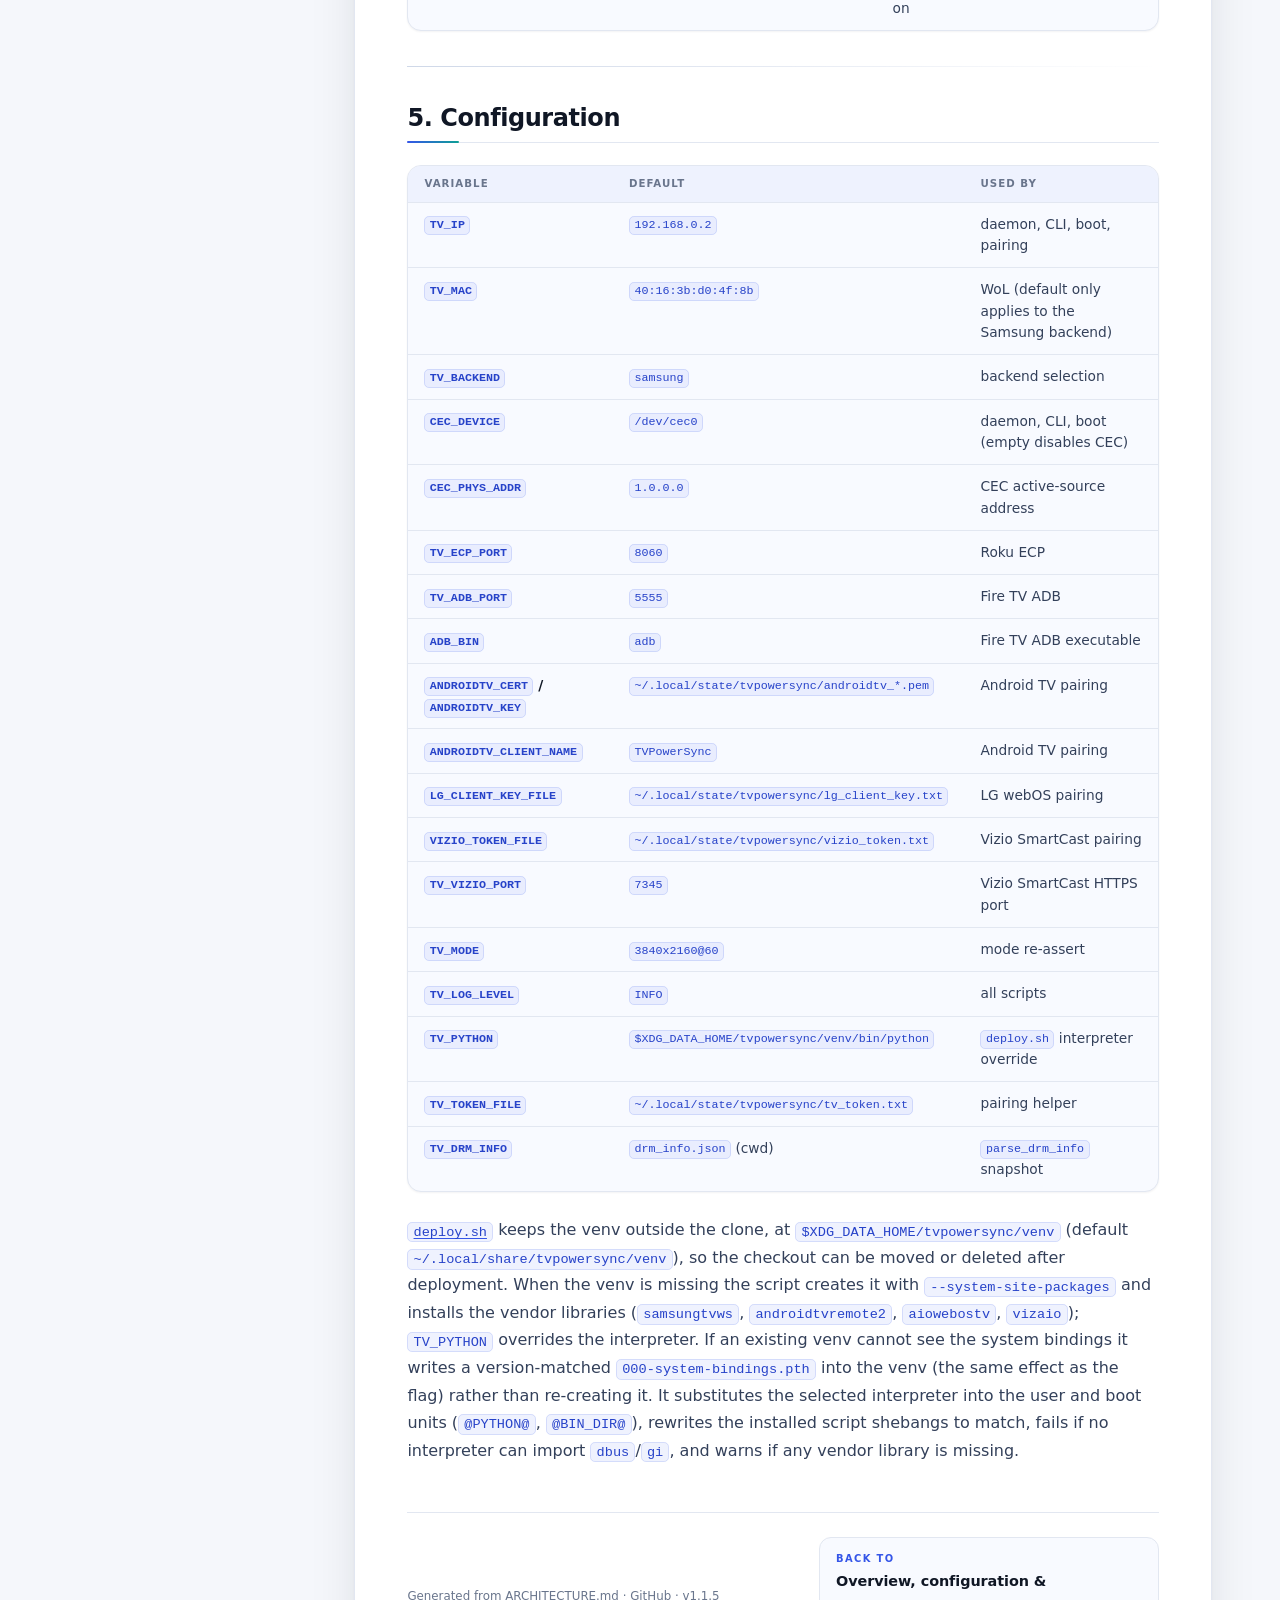
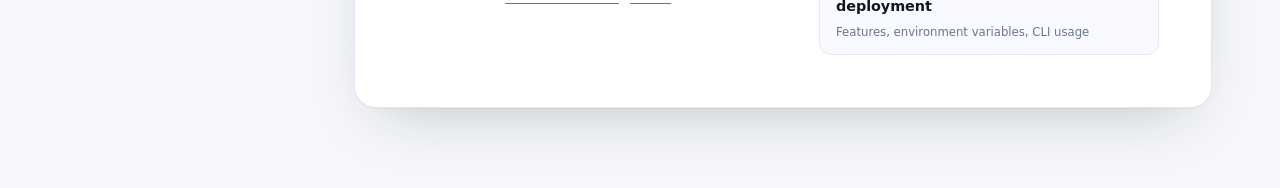
==== commit 352f9b68: "Remove avoidable delay from the TV wake path The 800ms panel-on debounce, a pre-wake CEC query that " ====
--- a/ARCHITECTURE.html
+++ b/ARCHITECTURE.html
@@ -701,30 +701,63 @@
 <ol>
 <li><strong>Cancellation / connection guard</strong> — abort if the intent was superseded or
    the external display is disconnected.</li>
-<li><strong>Settle window</strong> — if the TV was commanded off less than 3s ago, wait out
-   the remainder. The wait is interruptible by a new intent. A reported <code>on</code>
+<li><strong>Settle window</strong> — if the TV was commanded off less than 3s ago, wait out the
+   remainder. The wait is interruptible by a new intent. A reported <code>on</code>
    during this window is ignored (Tizen can keep port 8001 open while shutting
    down): the pre-wake CEC query is skipped, and the early WoL hint plus full
-   WoL + CEC sequence run immediately after the settle.</li>
-<li><strong>Early WoL</strong> — send three magic-packet bursts before any blocking CEC/API
-   state query. On extended standby that query can take several seconds;
-   starting the network wake first lets the TV boot while the query runs.
-   Repeating the WoL in the full wake sequence is harmless.</li>
+   WoL + CEC sequence run immediately after the settle. If a sleep worker is
+   still on the wire, the wake waits for it (up to 3s) and re-checks the off
+   timestamp after the blocking state query, so a wake can no longer declare
+   success while the TV is still shutting down.</li>
+<li><strong>Opportunistic wake hints</strong> — the moment the panel reports <code>On</code>, before the
+   800ms debounce and the settle window, send three magic-packet bursts. When
+   the daemon itself commanded standby and no sleep worker is still on the
+   wire, also send <code>IMAGE_VIEW_ON</code> right there: the magic packet alone does not
+   boot this set, and otherwise the debounce sits between the mouse and the red
+   light. Every other trigger waits out the debounce, so a transient DPMS
+   bounce cannot boot the TV for nothing. The full wake sequence repeats both,
+   which is harmless.</li>
 <li><strong>Clear the off cooldown</strong>, then ensure KDE DPMS is on <em>only if the panel is
    currently off</em> (avoids spawning a Qt process on every wake).</li>
-<li><strong>Fast path</strong> — query CEC. If already <code>on</code>/<code>to-on</code>, re-assert the video mode
-   and CEC active source and return.</li>
+<li><strong>Fast path</strong> — send a bare CEC <code>IMAGE_VIEW_ON</code> (no <code>ACTIVE_SOURCE</code>, which
+   a booting set would drop), then query CEC when the TV was not recently
+   commanded off. The image-view-on is harmless on an awake set and is what
+   starts a sleeping one booting, so the query's 1-3s overlaps the boot
+   instead of delaying it. Only a settled <code>on</code> (with EDID) re-asserts the video
+   mode and CEC active source and returns. A set that was commanded off moments
+   ago skips both the query and the extra image-view-on: it
+   costs 2-3s and can only answer standby, so the full sequence starts at once.
+   The query never uses the network fallback, because the control port stays
+   open in standby and would report <code>on</code>. A <code>to-on</code>/<code>to-standby</code> set is still
+   booting: it acknowledges CEC power-on but drops an <code>ACTIVE_SOURCE</code> sent in
+   that window, so it takes the full sequence instead.</li>
 <li><strong>Wake</strong> — 5 WoL bursts (one <code>ip</code> enumeration cached for the whole sequence)
    plus a single <code>cec-ctl --playback --to 0 --image-view-on --active-source</code>
    invocation.</li>
-<li><strong>Verification loop</strong> — up to 10 attempts, polling TCP every 0.75s for the
+<li><strong>Verification loop</strong> — up to 10 attempts, polling TCP every 0.5s for the
    first four attempts and every 1.5s afterwards. WoL is re-sent each round; the
    blocking CEC wake is repeated only every third round so it does not delay the
    polls. The loop exits immediately if the intent is cancelled or the dock is
    unplugged.</li>
-<li><strong>Video mode re-assert</strong> — <code>kscreen-doctor output.&lt;connector&gt;.mode.&lt;TV_MODE&gt;</code>.
-   Using the mode string rather than a positional index survives mode-table
-   changes.</li>
+<li><strong>Video mode re-assert</strong> — <code>kscreen-doctor output.&lt;connector&gt;.mode.&lt;TV_MODE&gt;</code>,
+   followed by <code>SET_STREAM_PATH</code> + <code>ACTIVE_SOURCE</code> so a TV left on another
+   input switches back. Using the mode string rather than a positional index
+   survives mode-table changes. While the TV reports on without EDID (awake on
+   another input), the verification loop re-sends the active source every round
+   instead of only broadcasting WoL. Every successful wake also schedules the
+   same routing again 1s, 2.5s and 4s later, because a set that has just powered
+   on accepts CEC frames before its inputs are ready and would otherwise settle
+   on "No Signal" with the first, dropped <code>ACTIVE_SOURCE</code>. The first retry is
+   deliberately early: the control port opens while the set is still booting, so
+   a 3s first retry made the picture itself wait ~3s. The last repeat is
+   preceded by a DP link retrain (disable the output, re-enable it, then
+   re-assert the native mode), which recovers a TV whose HDMI receiver stayed
+   out of sync after a fast standby/wake cycle even though the GPU still
+   reports an active link with EDID. The retrain only runs when that wake had
+   to wait for an in-flight sleep command (the race that produces the desync),
+   and at most once a minute, so ordinary cold wakes never blank the screen.
+   A <code>to-on</code> reading in the verification loop is not treated as awake; only a
+   settled <code>on</code> (or a silent CEC with a reachable control port) ends the wake.</li>
 <li><strong><a href="#35-watchdog-backoff">Backoff</a></strong> — a failed, still-current wake doubles the delay (max 15min).
    Superseded wakes do not apply backoff.</li>
 </ol>
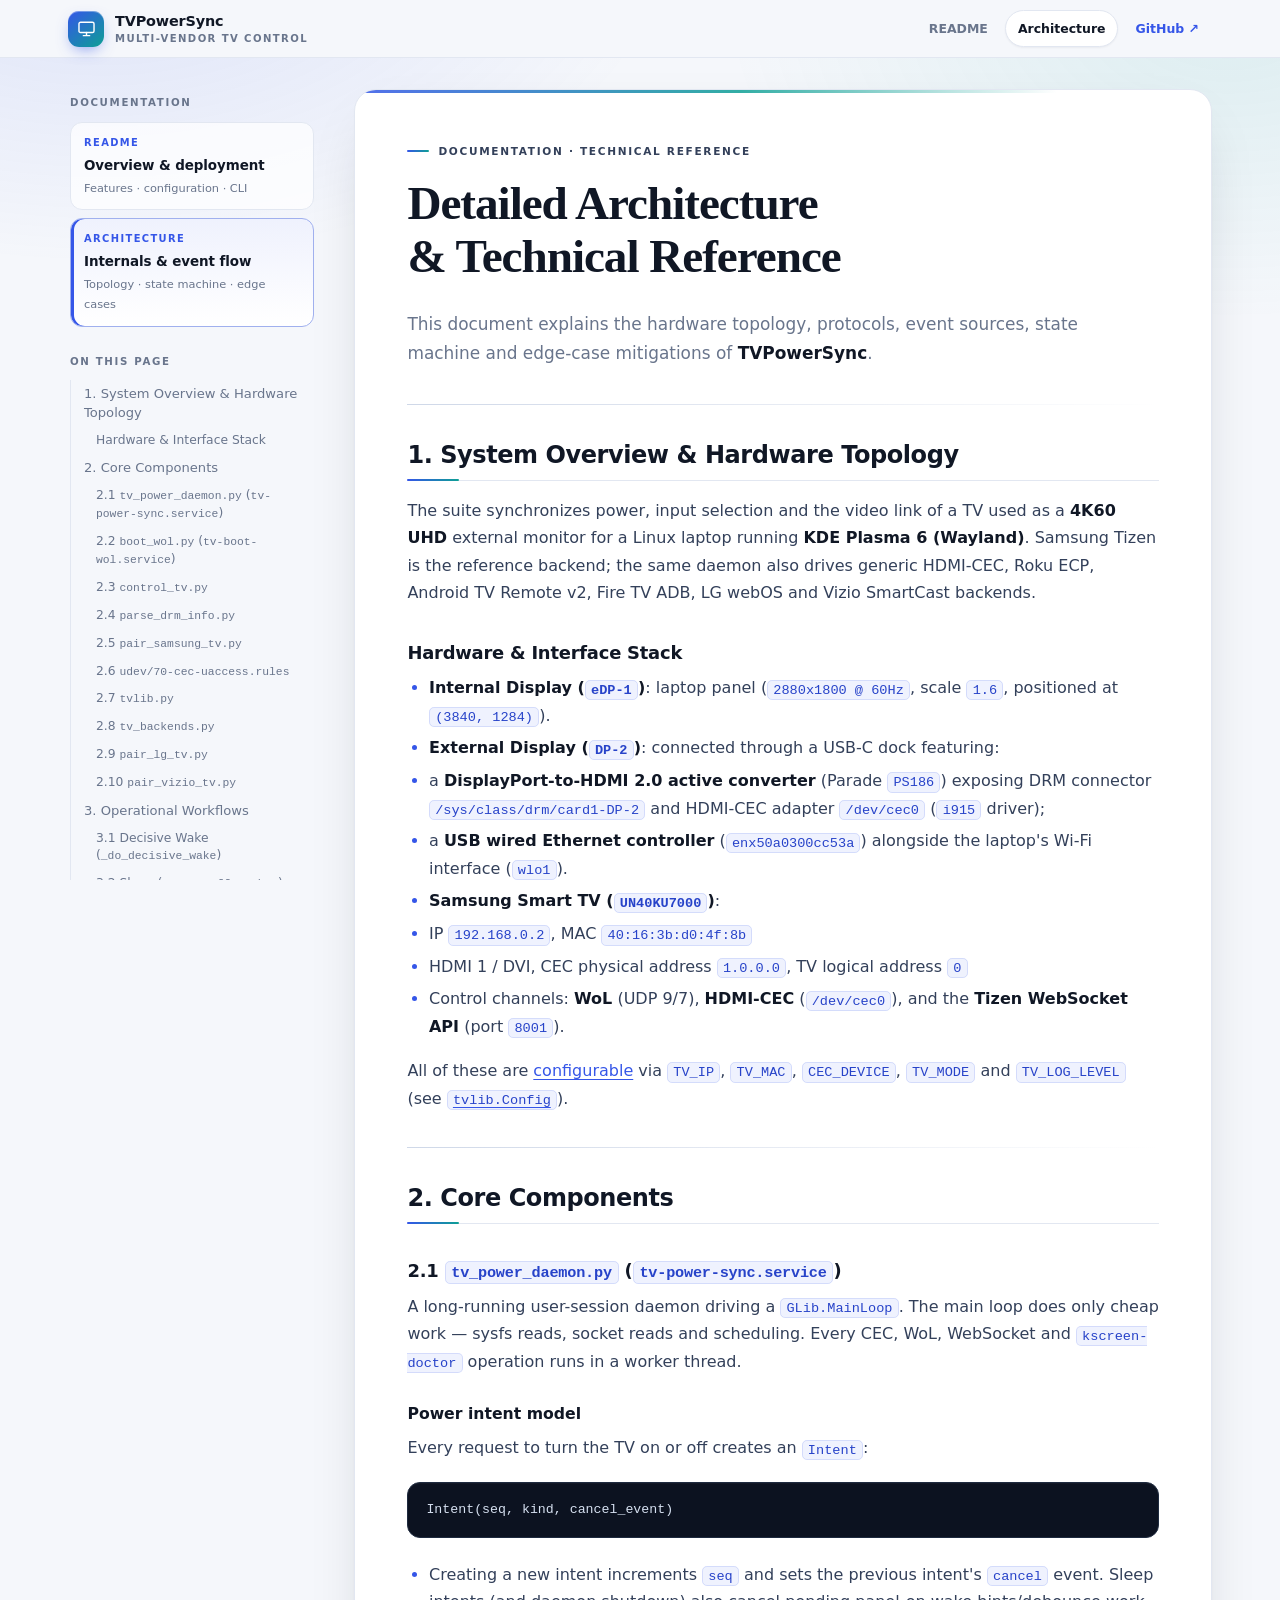
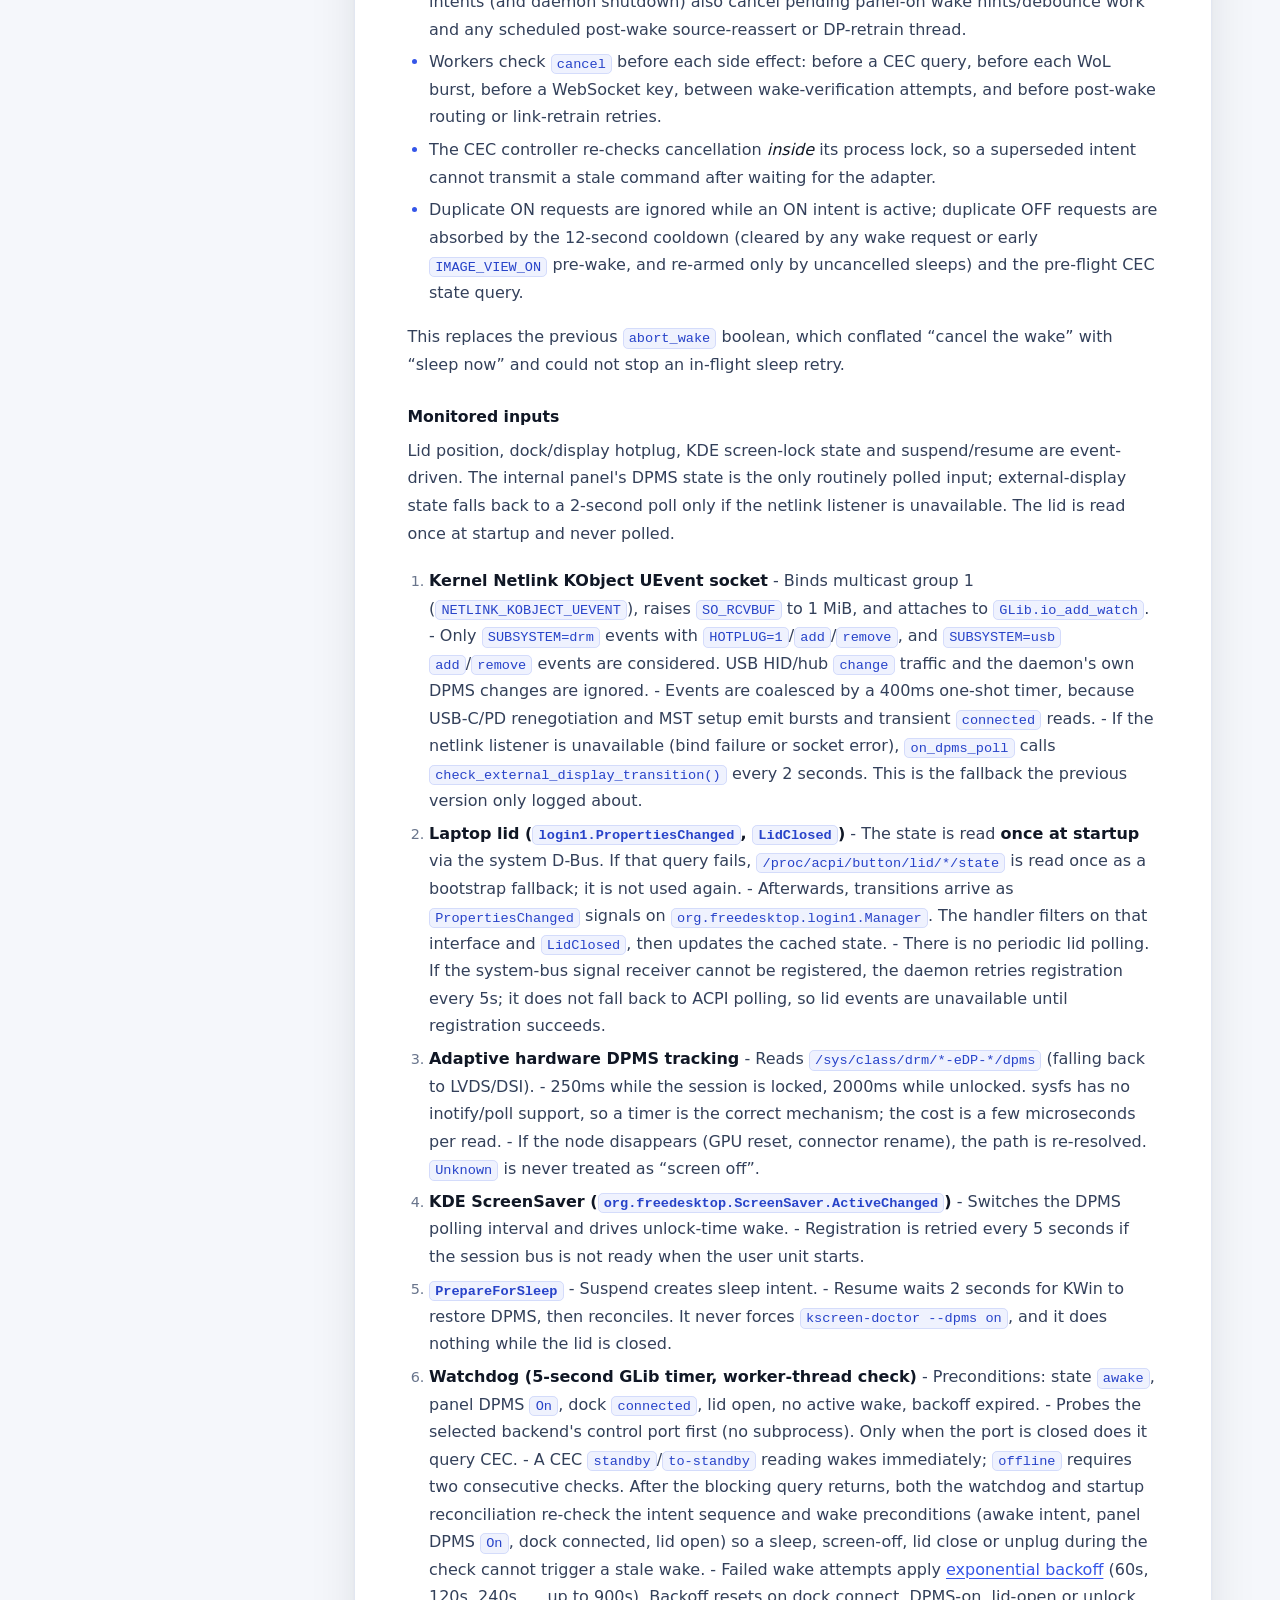
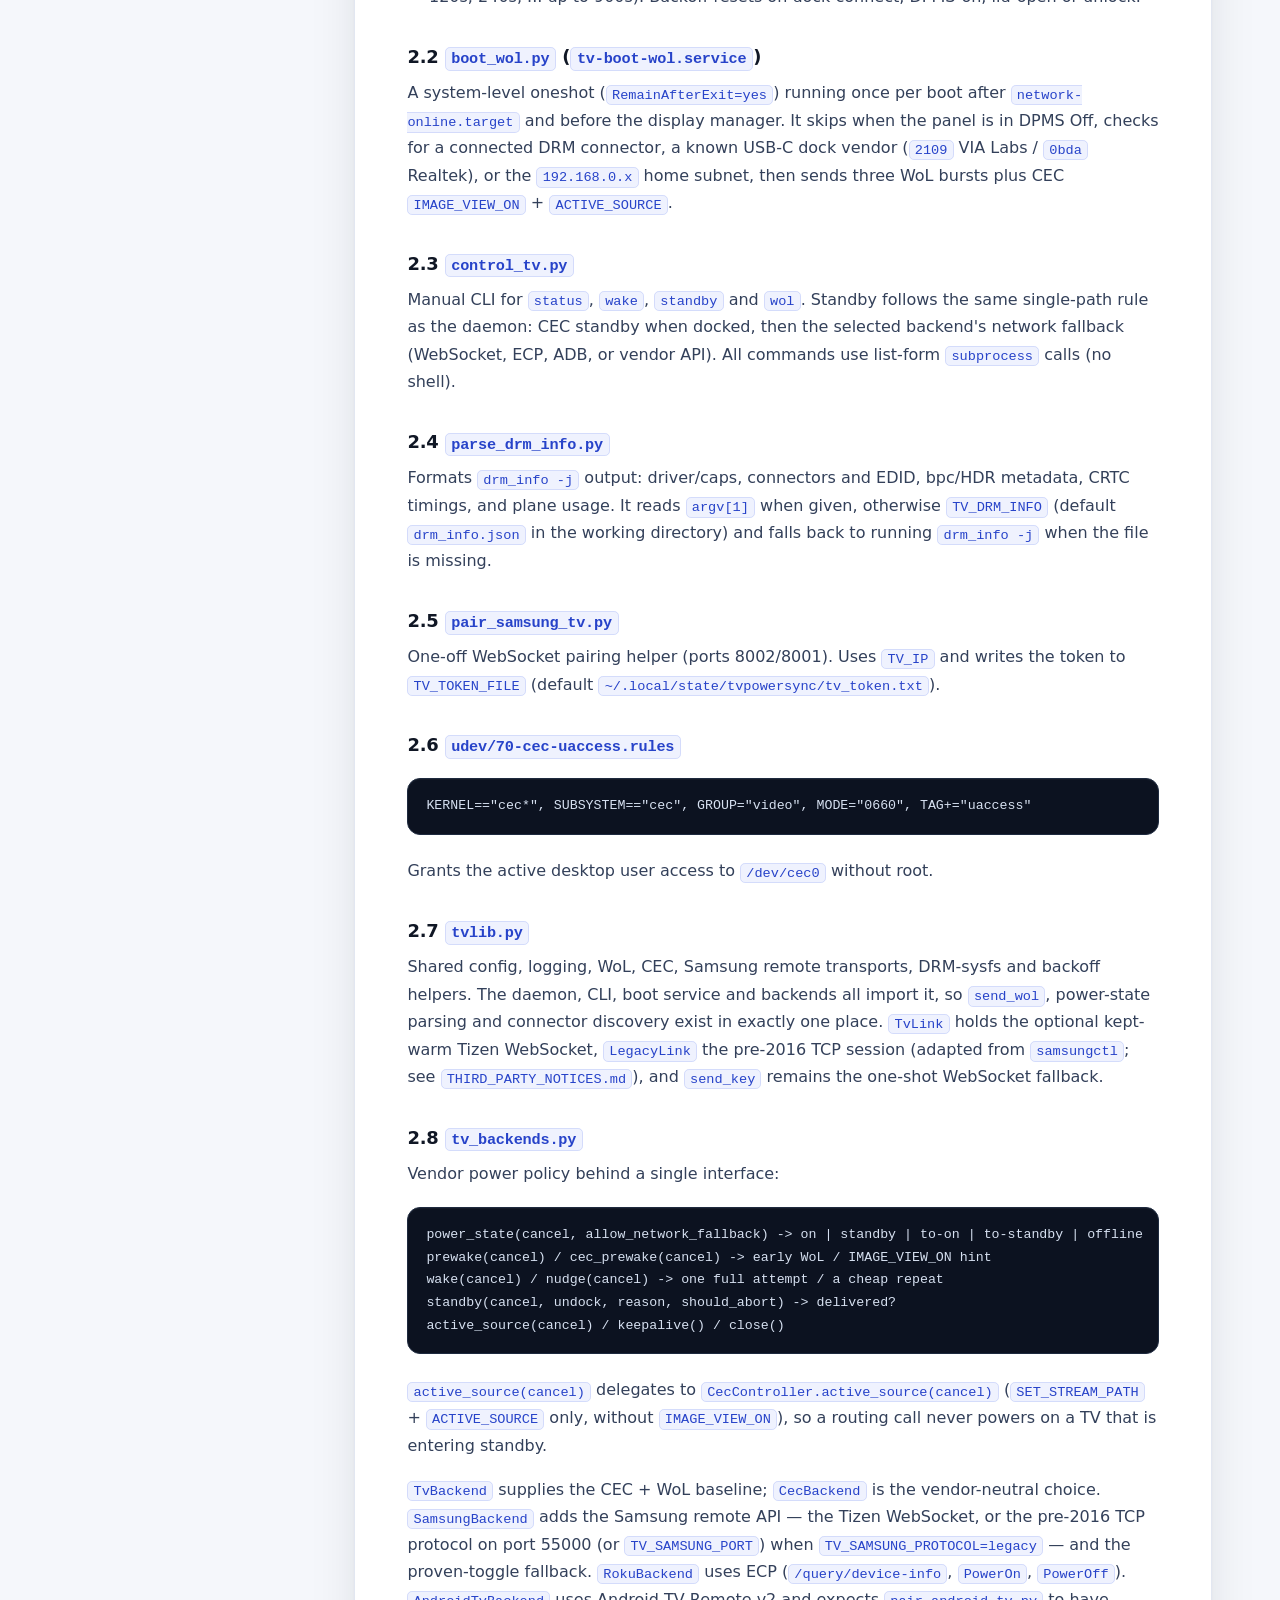
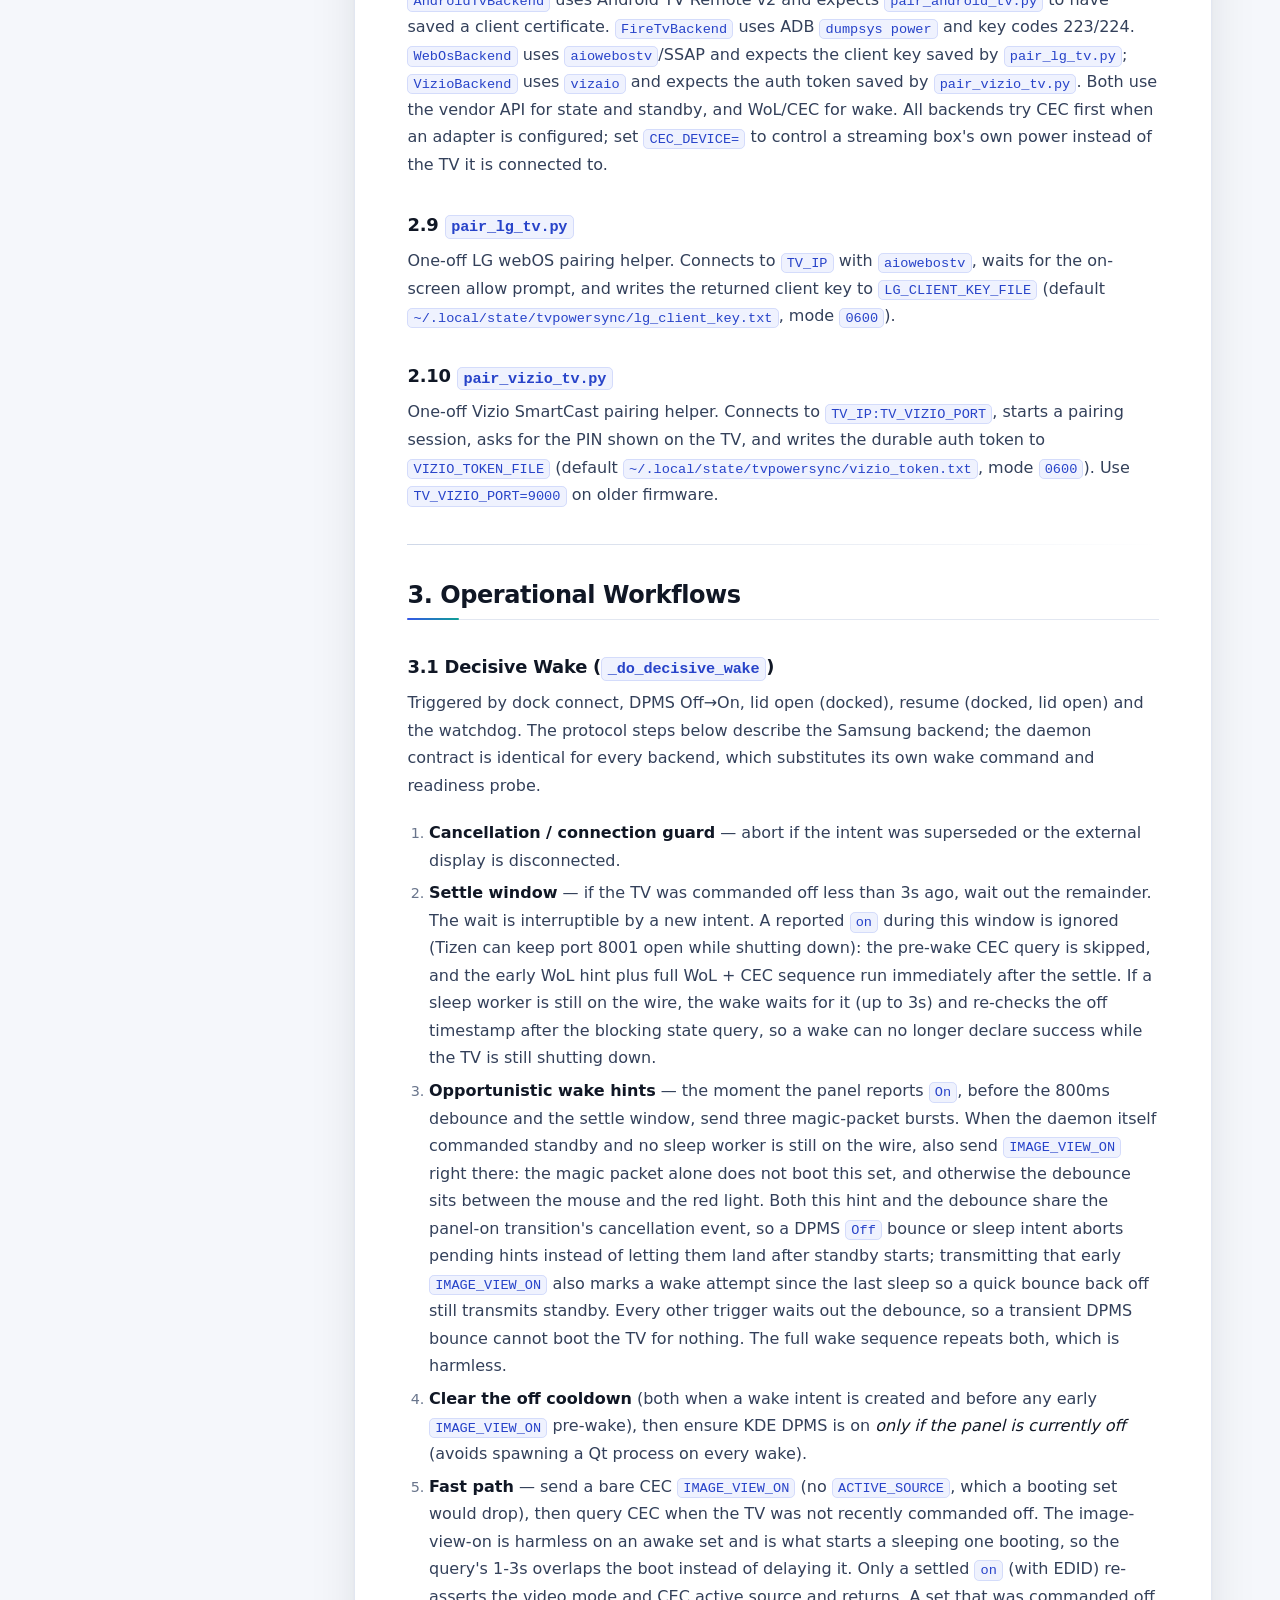
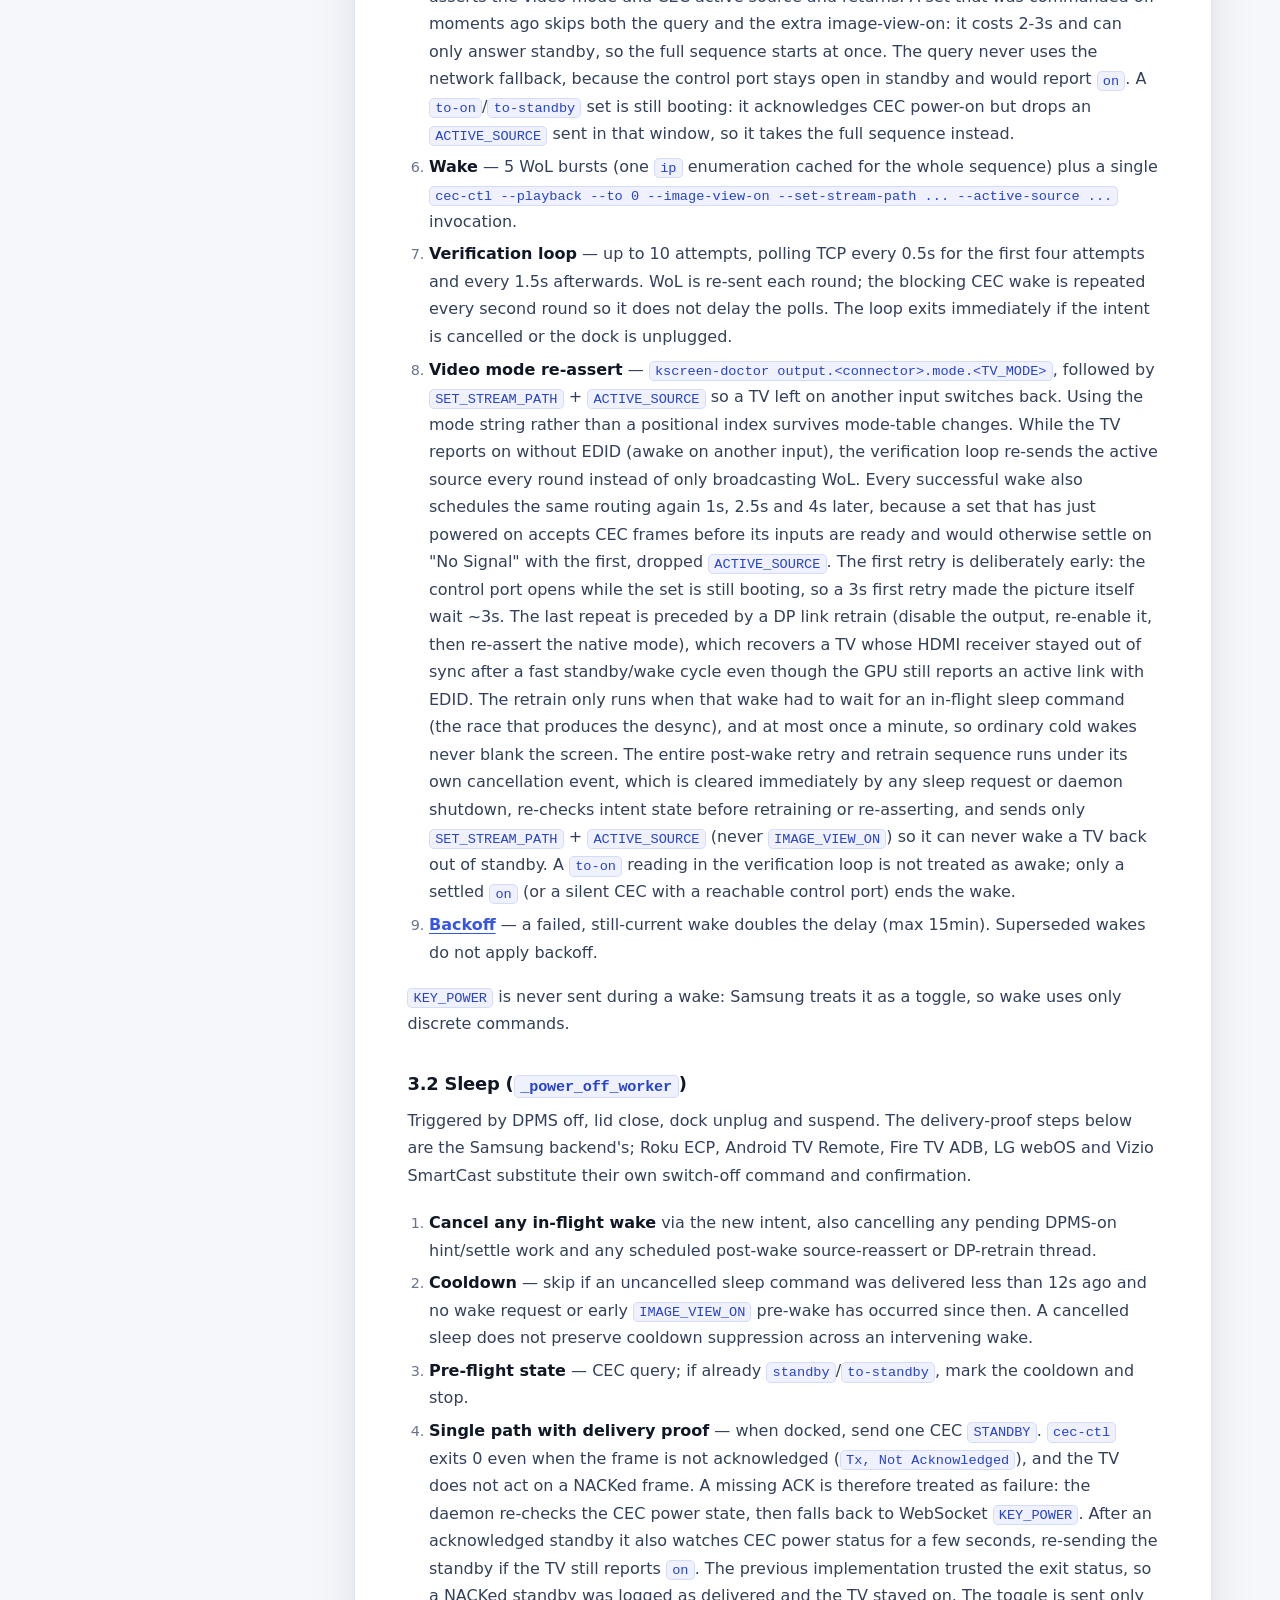
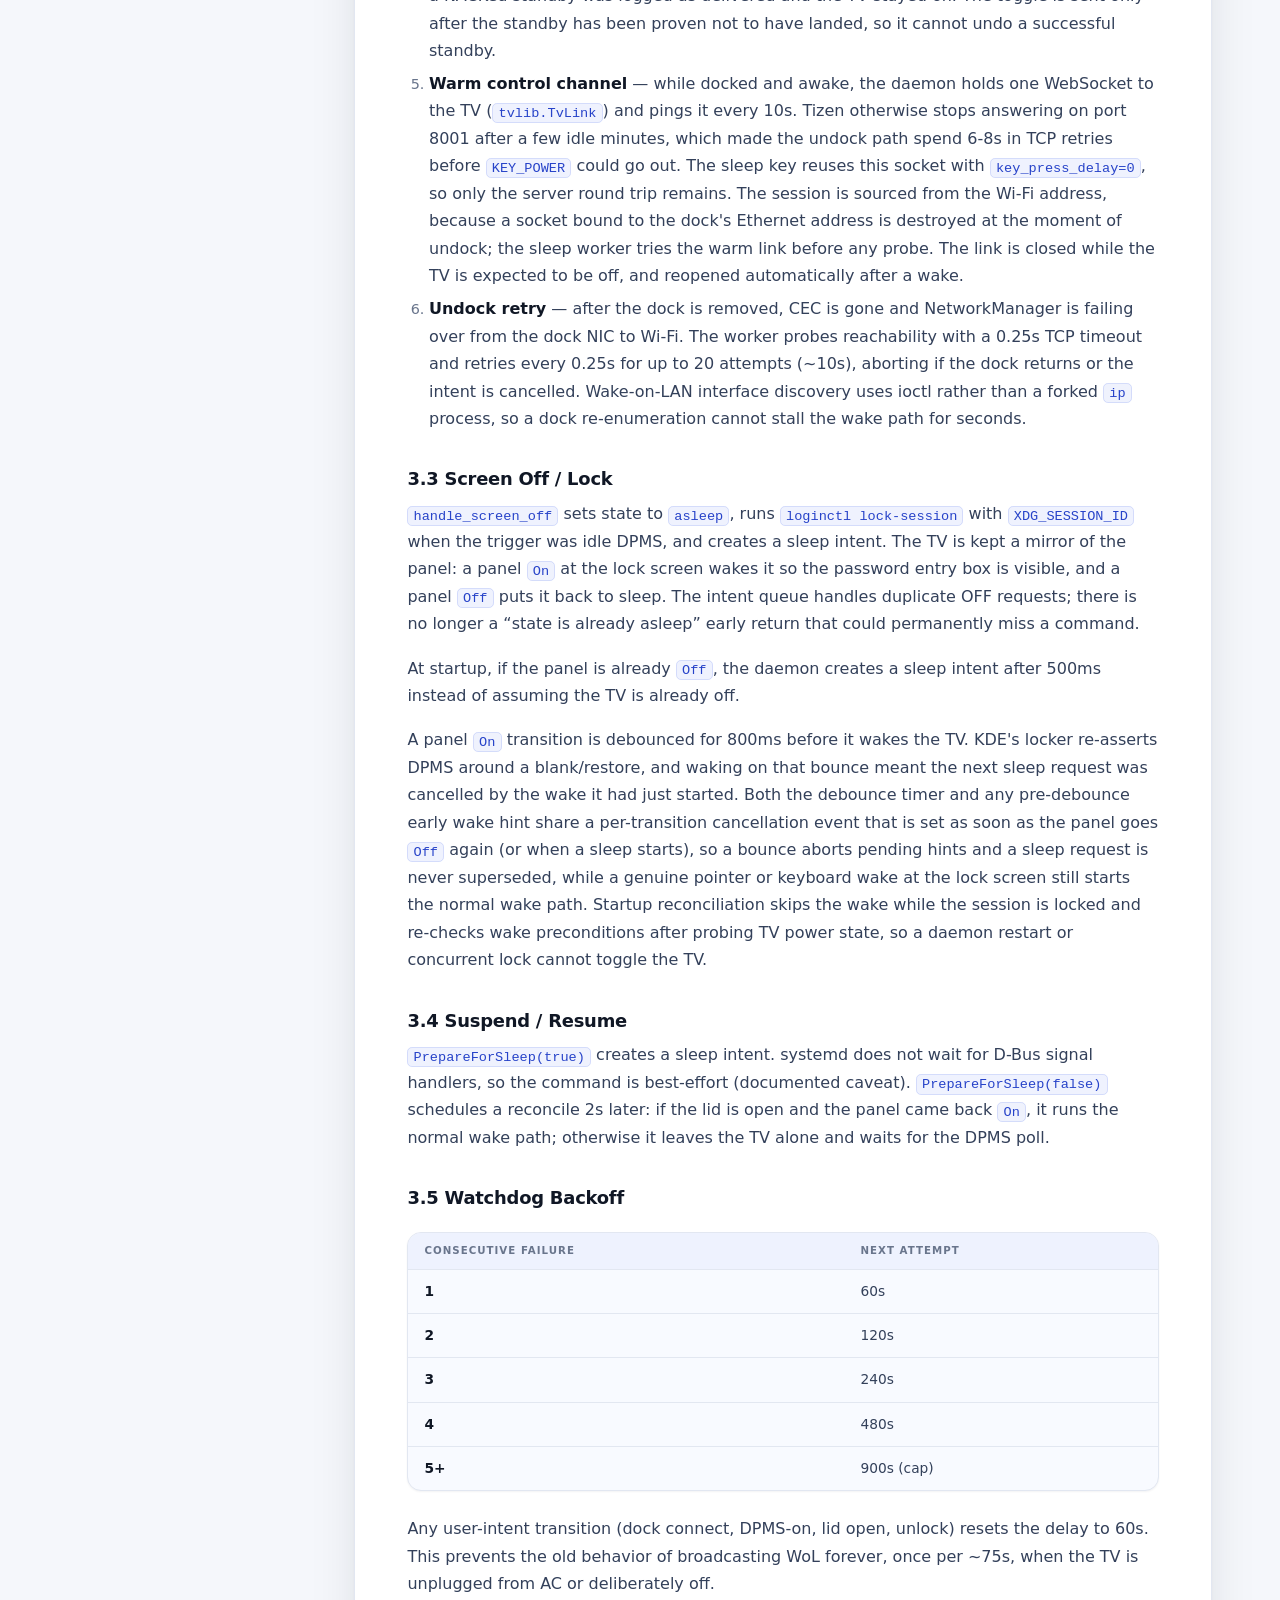
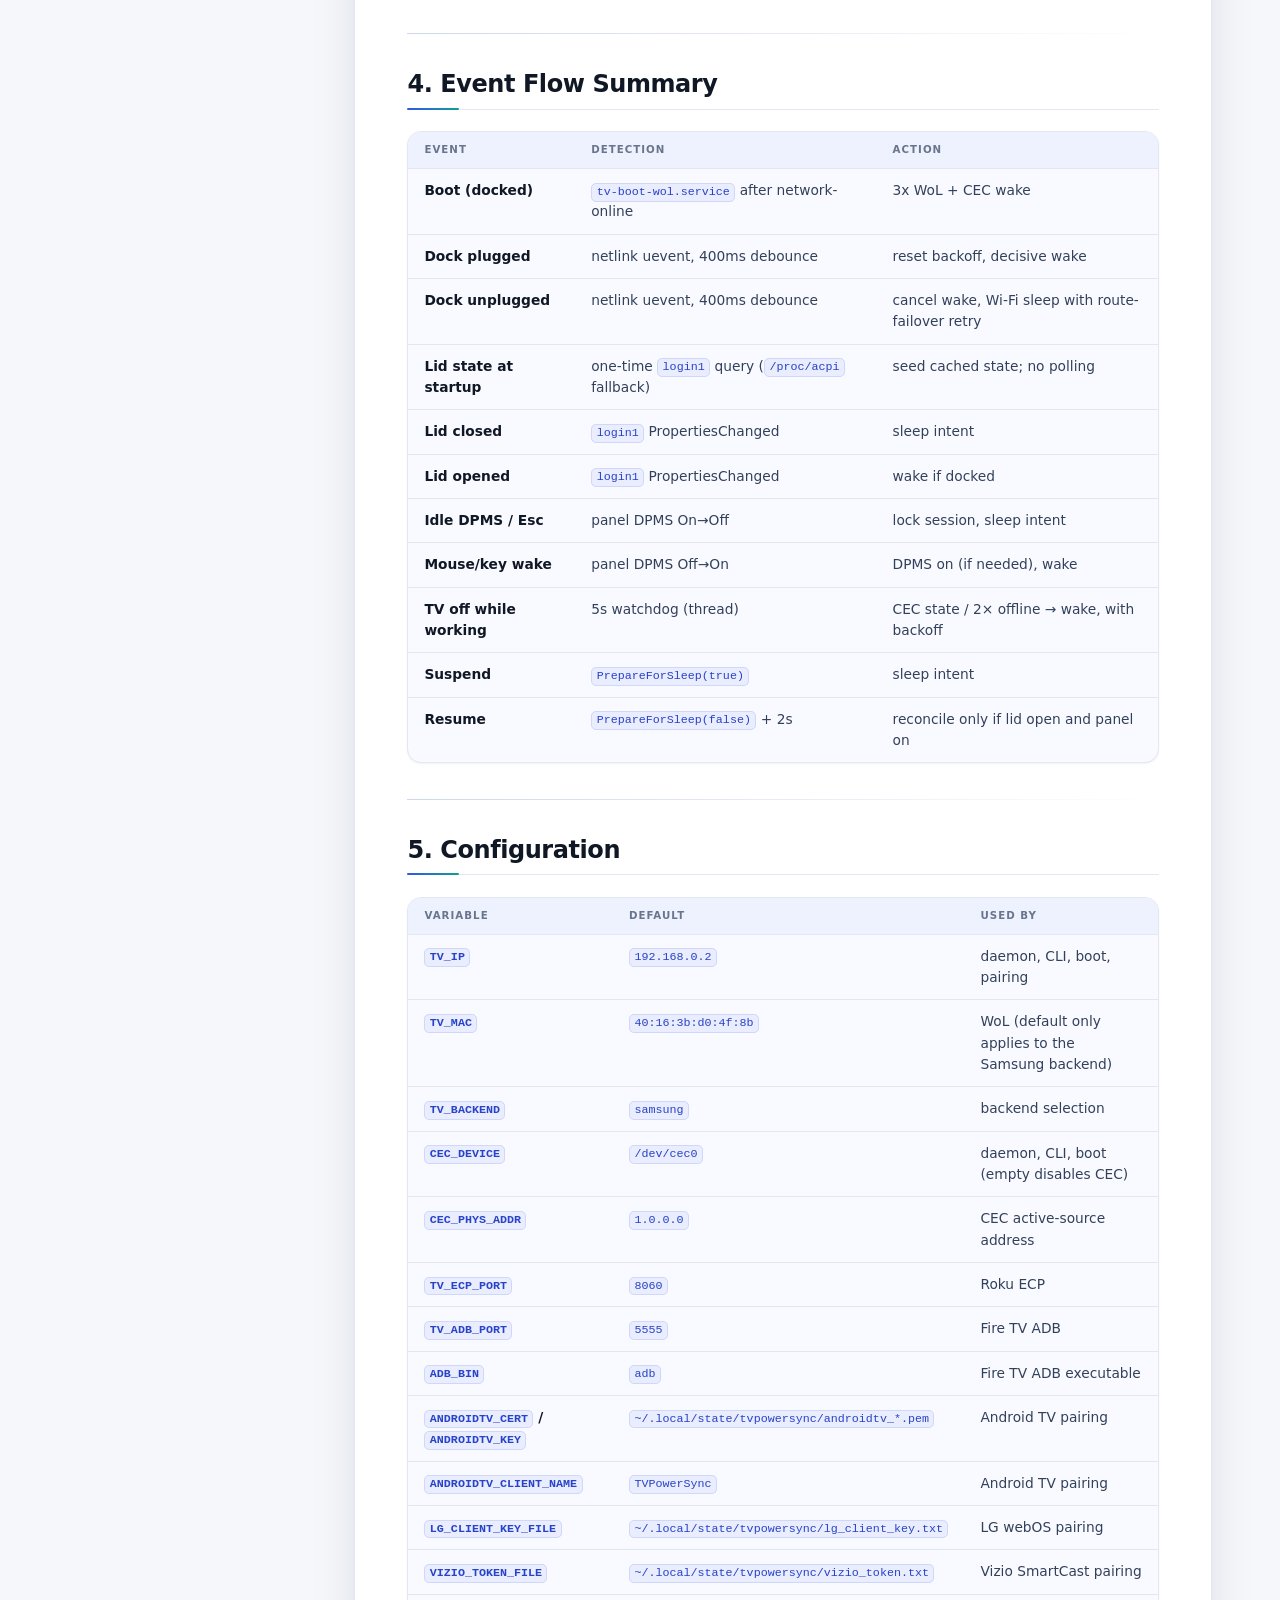
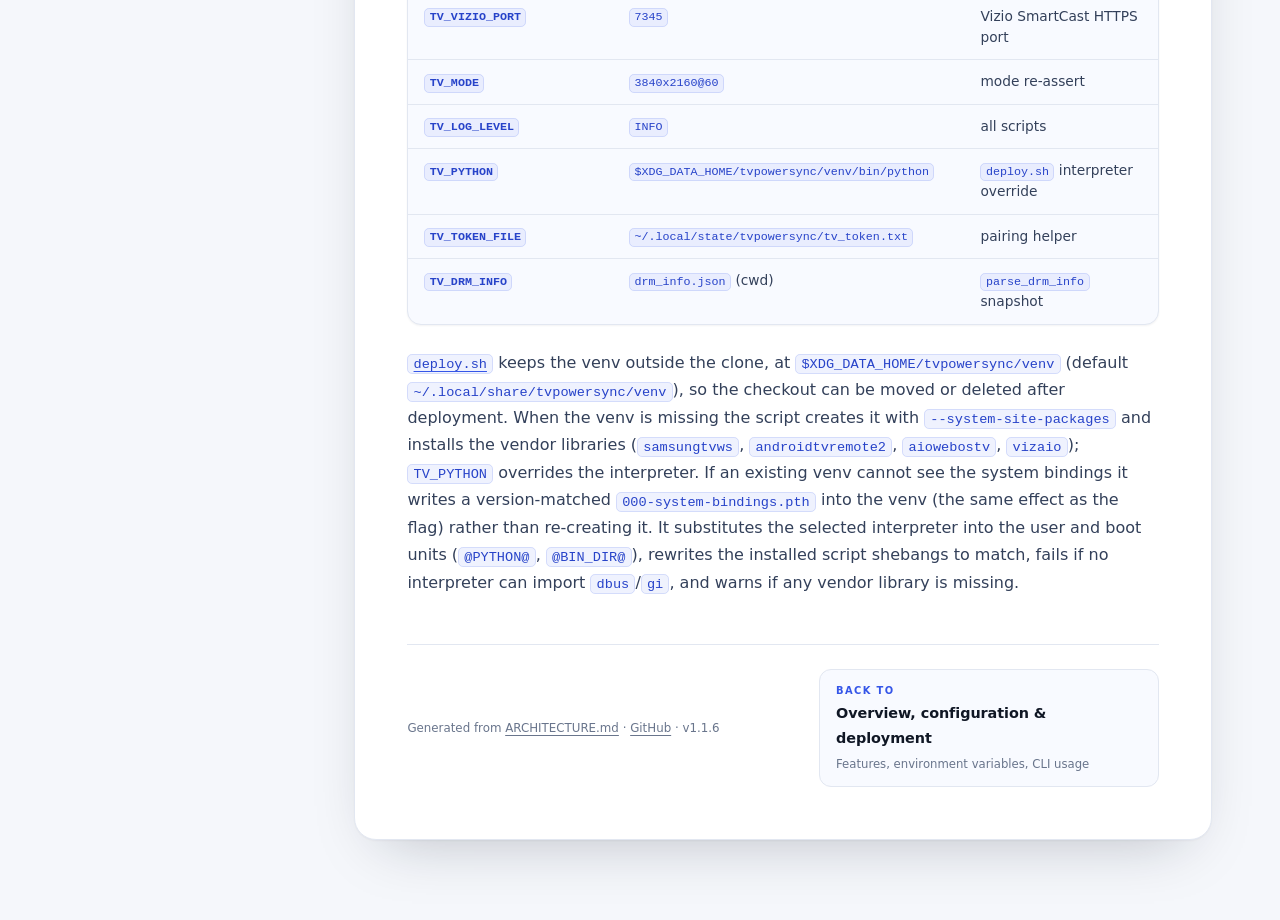
==== commit eb0568e1: "Cancel post-wake reassert and bounce hints on sleep (1.1.6) - Route TvBackend.active_source via CecC" ====
--- a/ARCHITECTURE.html
+++ b/ARCHITECTURE.html
@@ -500,7 +500,7 @@
       <nav class="toc" aria-label="Table of contents"><ul><li><a href="#1-system-overview-hardware-topology">1. System Overview &amp; Hardware Topology</a><ul class="toc-sub"><li><a href="#hardware-interface-stack">Hardware &amp; Interface Stack</a></li></ul></li><li><a href="#2-core-components">2. Core Components</a><ul class="toc-sub"><li><a href="#21-tv_power_daemonpy-tv-power-syncservice">2.1 <code>tv_power_daemon.py</code> (<code>tv-power-sync.service</code>)</a></li><li><a href="#22-boot_wolpy-tv-boot-wolservice">2.2 <code>boot_wol.py</code> (<code>tv-boot-wol.service</code>)</a></li><li><a href="#23-control_tvpy">2.3 <code>control_tv.py</code></a></li><li><a href="#24-parse_drm_infopy">2.4 <code>parse_drm_info.py</code></a></li><li><a href="#25-pair_samsung_tvpy">2.5 <code>pair_samsung_tv.py</code></a></li><li><a href="#26-udev70-cec-uaccessrules">2.6 <code>udev/70-cec-uaccess.rules</code></a></li><li><a href="#27-tvlibpy">2.7 <code>tvlib.py</code></a></li><li><a href="#28-tv_backendspy">2.8 <code>tv_backends.py</code></a></li><li><a href="#29-pair_lg_tvpy">2.9 <code>pair_lg_tv.py</code></a></li><li><a href="#210-pair_vizio_tvpy">2.10 <code>pair_vizio_tv.py</code></a></li></ul></li><li><a href="#3-operational-workflows">3. Operational Workflows</a><ul class="toc-sub"><li><a href="#31-decisive-wake-_do_decisive_wake">3.1 Decisive Wake (<code>_do_decisive_wake</code>)</a></li><li><a href="#32-sleep-_power_off_worker">3.2 Sleep (<code>_power_off_worker</code>)</a></li><li><a href="#33-screen-off-lock">3.3 Screen Off / Lock</a></li><li><a href="#34-suspend-resume">3.4 Suspend / Resume</a></li><li><a href="#35-watchdog-backoff">3.5 Watchdog Backoff</a></li></ul></li><li><a href="#4-event-flow-summary">4. Event Flow Summary</a></li><li><a href="#5-configuration">5. Configuration</a></li></ul></nav>
       <p class="side-foot">
         Rendered from <a href="ARCHITECTURE.md">ARCHITECTURE.md</a><br>
-        TVPowerSync v1.1.5
+        TVPowerSync v1.1.6
       </p>
     </aside>
 
@@ -547,15 +547,19 @@
 
 <ul>
 <li>Creating a new intent increments <code>seq</code> and sets the previous intent's
-  <code>cancel</code> event.</li>
+  <code>cancel</code> event. Sleep intents (and daemon shutdown) also cancel pending
+  panel-on wake hints/debounce work and any scheduled post-wake source-reassert
+  or DP-retrain thread.</li>
 <li>Workers check <code>cancel</code> before each side effect: before a CEC query, before
-  each WoL burst, before a WebSocket key, between wake-verification attempts.</li>
+  each WoL burst, before a WebSocket key, between wake-verification attempts,
+  and before post-wake routing or link-retrain retries.</li>
 <li>The CEC controller re-checks cancellation <em>inside</em> its process lock, so a
   superseded intent cannot transmit a stale command after waiting for the
   adapter.</li>
 <li>Duplicate ON requests are ignored while an ON intent is active; duplicate OFF
-  requests are absorbed by the 12-second cooldown and the pre-flight CEC state
-  query.</li>
+  requests are absorbed by the 12-second cooldown (cleared by any wake request or
+  early <code>IMAGE_VIEW_ON</code> pre-wake, and re-armed only by uncancelled sleeps) and
+  the pre-flight CEC state query.</li>
 </ul>
 <p>This replaces the previous <code>abort_wake</code> boolean, which conflated “cancel the
 wake” with “sleep now” and could not stop an in-flight sleep retry.</p>
@@ -620,8 +624,11 @@
    - Probes the selected backend's control port first (no subprocess). Only
      when the port is closed does it query CEC.
    - A CEC <code>standby</code>/<code>to-standby</code> reading wakes immediately; <code>offline</code> requires
-     two consecutive checks. The dock state is re-read after the query so an
-     unplug during the check cannot trigger a false wake.
+     two consecutive checks. After the blocking query returns, both the watchdog
+     and startup reconciliation re-check the intent sequence and wake
+     preconditions (awake intent, panel DPMS <code>On</code>, dock connected, lid open) so a
+     sleep, screen-off, lid close or unplug during the check cannot trigger a
+     stale wake.
    - Failed wake attempts apply <a href="#35-watchdog-backoff">exponential backoff</a> (60s, 120s, 240s, ... up to
      900s). Backoff resets on dock connect, DPMS-on, lid-open or unlock.</p>
 </li>
@@ -661,12 +668,15 @@
 <h3 id="28-tv_backendspy">2.8 <code>tv_backends.py</code><a class="headerlink" href="#28-tv_backendspy" title="Link to this section">#</a></h3>
 <p>Vendor power policy behind a single interface:</p>
 <div class="highlight"><pre><span></span><code>power_state(cancel, allow_network_fallback) -&gt; on | standby | to-on | to-standby | offline
-prewake(cancel) -&gt; early WoL hint before any state query
+prewake(cancel) / cec_prewake(cancel) -&gt; early WoL / IMAGE_VIEW_ON hint
 wake(cancel) / nudge(cancel) -&gt; one full attempt / a cheap repeat
 standby(cancel, undock, reason, should_abort) -&gt; delivered?
 active_source(cancel) / keepalive() / close()
 </code></pre></div>
 
+<p><code>active_source(cancel)</code> delegates to <code>CecController.active_source(cancel)</code>
+(<code>SET_STREAM_PATH</code> + <code>ACTIVE_SOURCE</code> only, without <code>IMAGE_VIEW_ON</code>), so a
+routing call never powers on a TV that is entering standby.</p>
 <p><code>TvBackend</code> supplies the CEC + WoL baseline; <code>CecBackend</code> is the vendor-neutral
 choice. <code>SamsungBackend</code> adds the Samsung remote API — the Tizen WebSocket, or
 the pre-2016 TCP protocol on port 55000 (or <code>TV_SAMSUNG_PORT</code>) when
@@ -714,11 +724,16 @@
    the daemon itself commanded standby and no sleep worker is still on the
    wire, also send <code>IMAGE_VIEW_ON</code> right there: the magic packet alone does not
    boot this set, and otherwise the debounce sits between the mouse and the red
-   light. Every other trigger waits out the debounce, so a transient DPMS
-   bounce cannot boot the TV for nothing. The full wake sequence repeats both,
-   which is harmless.</li>
-<li><strong>Clear the off cooldown</strong>, then ensure KDE DPMS is on <em>only if the panel is
-   currently off</em> (avoids spawning a Qt process on every wake).</li>
+   light. Both this hint and the debounce share the panel-on transition's
+   cancellation event, so a DPMS <code>Off</code> bounce or sleep intent aborts pending
+   hints instead of letting them land after standby starts; transmitting that
+   early <code>IMAGE_VIEW_ON</code> also marks a wake attempt since the last sleep so a
+   quick bounce back off still transmits standby. Every other trigger waits out
+   the debounce, so a transient DPMS bounce cannot boot the TV for nothing. The
+   full wake sequence repeats both, which is harmless.</li>
+<li><strong>Clear the off cooldown</strong> (both when a wake intent is created and before
+   any early <code>IMAGE_VIEW_ON</code> pre-wake), then ensure KDE DPMS is on <em>only if the
+   panel is currently off</em> (avoids spawning a Qt process on every wake).</li>
 <li><strong>Fast path</strong> — send a bare CEC <code>IMAGE_VIEW_ON</code> (no <code>ACTIVE_SOURCE</code>, which
    a booting set would drop), then query CEC when the TV was not recently
    commanded off. The image-view-on is harmless on an awake set and is what
@@ -732,11 +747,11 @@
    booting: it acknowledges CEC power-on but drops an <code>ACTIVE_SOURCE</code> sent in
    that window, so it takes the full sequence instead.</li>
 <li><strong>Wake</strong> — 5 WoL bursts (one <code>ip</code> enumeration cached for the whole sequence)
-   plus a single <code>cec-ctl --playback --to 0 --image-view-on --active-source</code>
+   plus a single <code>cec-ctl --playback --to 0 --image-view-on --set-stream-path ... --active-source ...</code>
    invocation.</li>
 <li><strong>Verification loop</strong> — up to 10 attempts, polling TCP every 0.5s for the
    first four attempts and every 1.5s afterwards. WoL is re-sent each round; the
-   blocking CEC wake is repeated only every third round so it does not delay the
+   blocking CEC wake is repeated every second round so it does not delay the
    polls. The loop exits immediately if the intent is cancelled or the dock is
    unplugged.</li>
 <li><strong>Video mode re-assert</strong> — <code>kscreen-doctor output.&lt;connector&gt;.mode.&lt;TV_MODE&gt;</code>,
@@ -756,8 +771,13 @@
    reports an active link with EDID. The retrain only runs when that wake had
    to wait for an in-flight sleep command (the race that produces the desync),
    and at most once a minute, so ordinary cold wakes never blank the screen.
-   A <code>to-on</code> reading in the verification loop is not treated as awake; only a
-   settled <code>on</code> (or a silent CEC with a reachable control port) ends the wake.</li>
+   The entire post-wake retry and retrain sequence runs under its own
+   cancellation event, which is cleared immediately by any sleep request or
+   daemon shutdown, re-checks intent state before retraining or re-asserting,
+   and sends only <code>SET_STREAM_PATH</code> + <code>ACTIVE_SOURCE</code> (never <code>IMAGE_VIEW_ON</code>) so
+   it can never wake a TV back out of standby. A <code>to-on</code> reading in the
+   verification loop is not treated as awake; only a settled <code>on</code> (or a silent
+   CEC with a reachable control port) ends the wake.</li>
 <li><strong><a href="#35-watchdog-backoff">Backoff</a></strong> — a failed, still-current wake doubles the delay (max 15min).
    Superseded wakes do not apply backoff.</li>
 </ol>
@@ -769,8 +789,13 @@
 ADB, LG webOS and Vizio SmartCast substitute their own switch-off command and
 confirmation.</p>
 <ol>
-<li><strong>Cancel any in-flight wake</strong> via the new intent.</li>
-<li><strong>Cooldown</strong> — skip if a sleep command was delivered less than 12s ago.</li>
+<li><strong>Cancel any in-flight wake</strong> via the new intent, also cancelling any
+   pending DPMS-on hint/settle work and any scheduled post-wake source-reassert
+   or DP-retrain thread.</li>
+<li><strong>Cooldown</strong> — skip if an uncancelled sleep command was delivered less than
+   12s ago and no wake request or early <code>IMAGE_VIEW_ON</code> pre-wake has occurred
+   since then. A cancelled sleep does not preserve cooldown suppression across an
+   intervening wake.</li>
 <li><strong>Pre-flight state</strong> — CEC query; if already <code>standby</code>/<code>to-standby</code>, mark the
    cooldown and stop.</li>
 <li><strong>Single path with delivery proof</strong> — when docked, send one CEC <code>STANDBY</code>.
@@ -810,11 +835,14 @@
 after 500ms instead of assuming the TV is already off.</p>
 <p>A panel <code>On</code> transition is debounced for 800ms before it wakes the TV. KDE's
 locker re-asserts DPMS around a blank/restore, and waking on that bounce meant
-the next sleep request was cancelled by the wake it had just started. The timer
-is dropped when the panel goes <code>Off</code> again, so a sleep request is never
-superseded by a bounce, while a genuine pointer or keyboard wake at the lock
-screen still starts the normal wake path. Startup reconciliation skips the wake
-while the session is locked, so a daemon restart cannot toggle the TV.</p>
+the next sleep request was cancelled by the wake it had just started. Both the
+debounce timer and any pre-debounce early wake hint share a per-transition
+cancellation event that is set as soon as the panel goes <code>Off</code> again (or when a
+sleep starts), so a bounce aborts pending hints and a sleep request is never
+superseded, while a genuine pointer or keyboard wake at the lock screen still
+starts the normal wake path. Startup reconciliation skips the wake while the
+session is locked and re-checks wake preconditions after probing TV power
+state, so a daemon restart or concurrent lock cannot toggle the TV.</p>
 <h3 id="34-suspend-resume">3.4 Suspend / Resume<a class="headerlink" href="#34-suspend-resume" title="Link to this section">#</a></h3>
 <p><code>PrepareForSleep(true)</code> creates a sleep intent. systemd does not wait for
 D-Bus signal handlers, so the command is best-effort (documented caveat).
@@ -1040,7 +1068,7 @@
 any vendor library is missing.</p>
       </div>
       <footer class="doc-footer">
-        <p class="foot-note">Generated from <a href="ARCHITECTURE.md">ARCHITECTURE.md</a> &middot; <a href="https://github.com/mystica555/TVPowerSync">GitHub</a> &middot; v1.1.5</p>
+        <p class="foot-note">Generated from <a href="ARCHITECTURE.md">ARCHITECTURE.md</a> &middot; <a href="https://github.com/mystica555/TVPowerSync">GitHub</a> &middot; v1.1.6</p>
         <a class="next-card back" href="README.html"><span class="next-kicker">Back to</span><span class="next-title">Overview, configuration &amp; deployment</span><span class="next-meta">Features, environment variables, CLI usage</span></a>
       </footer>
     </article>
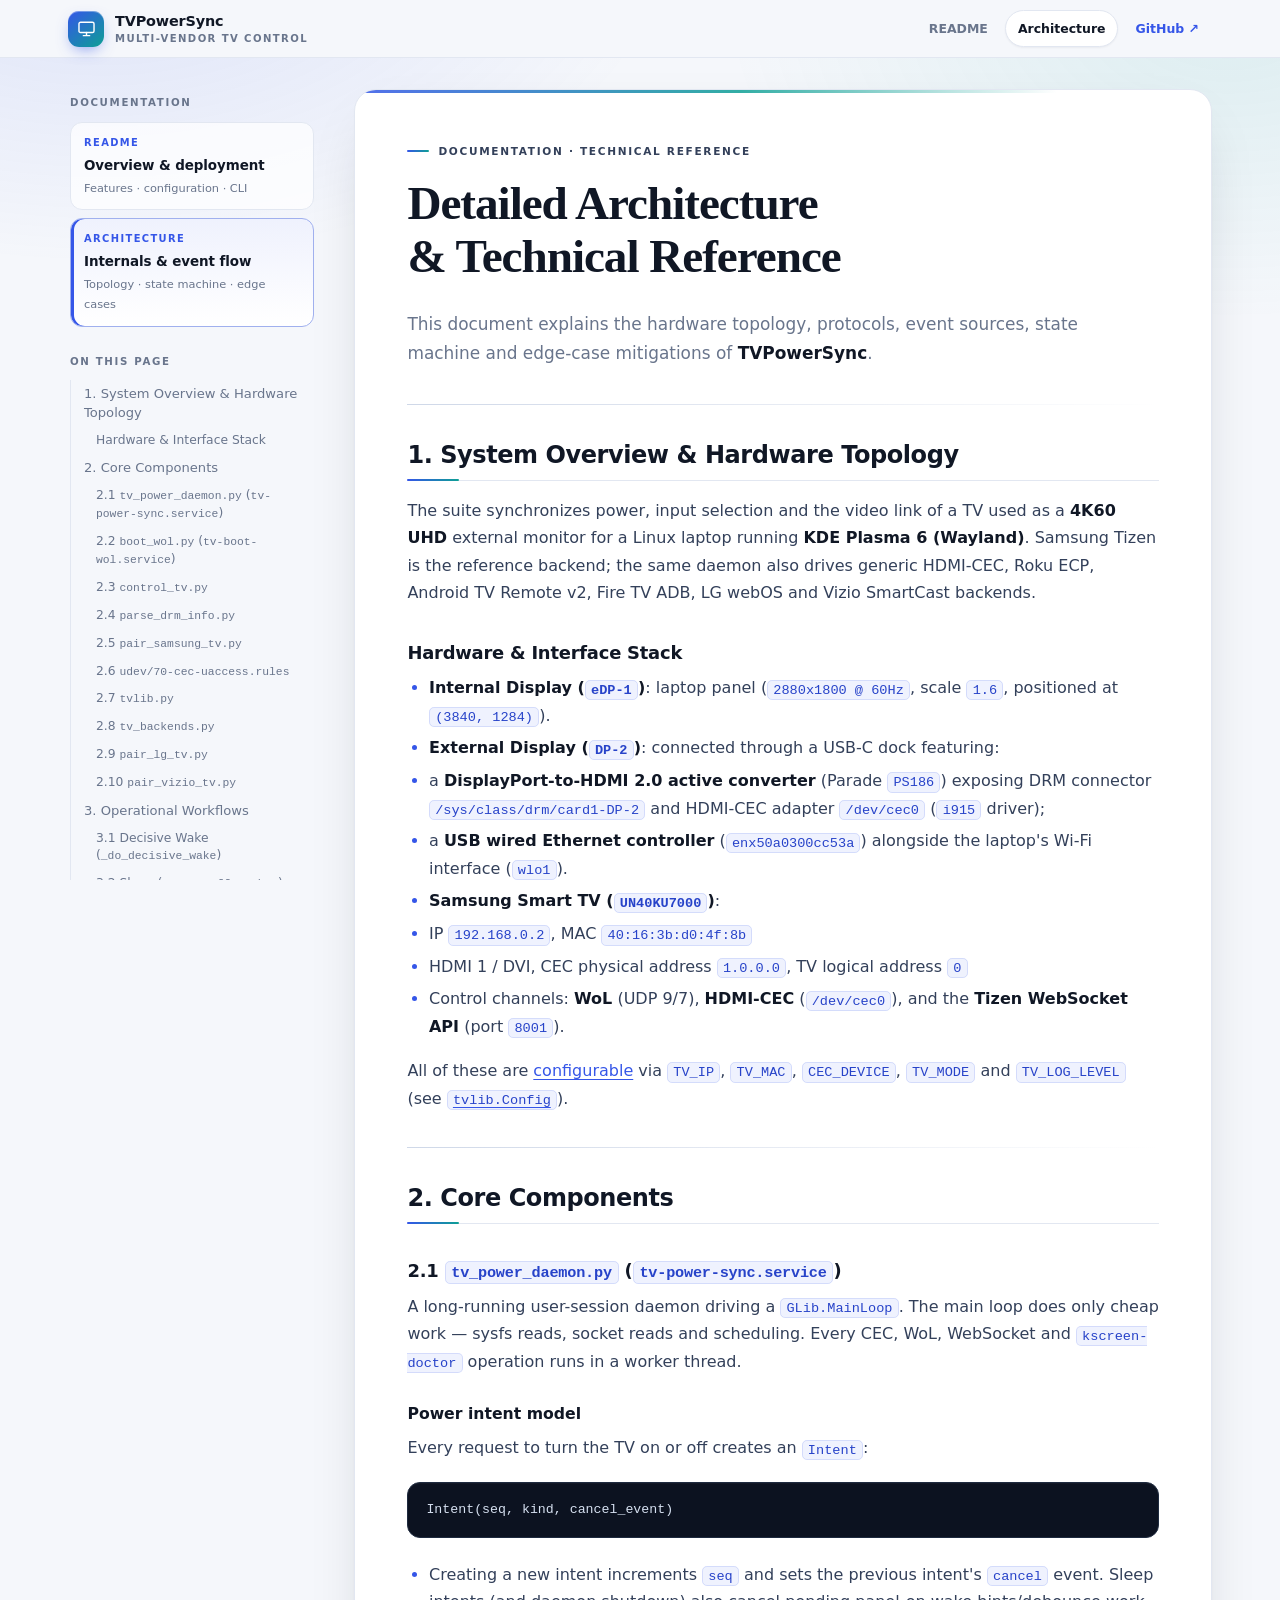
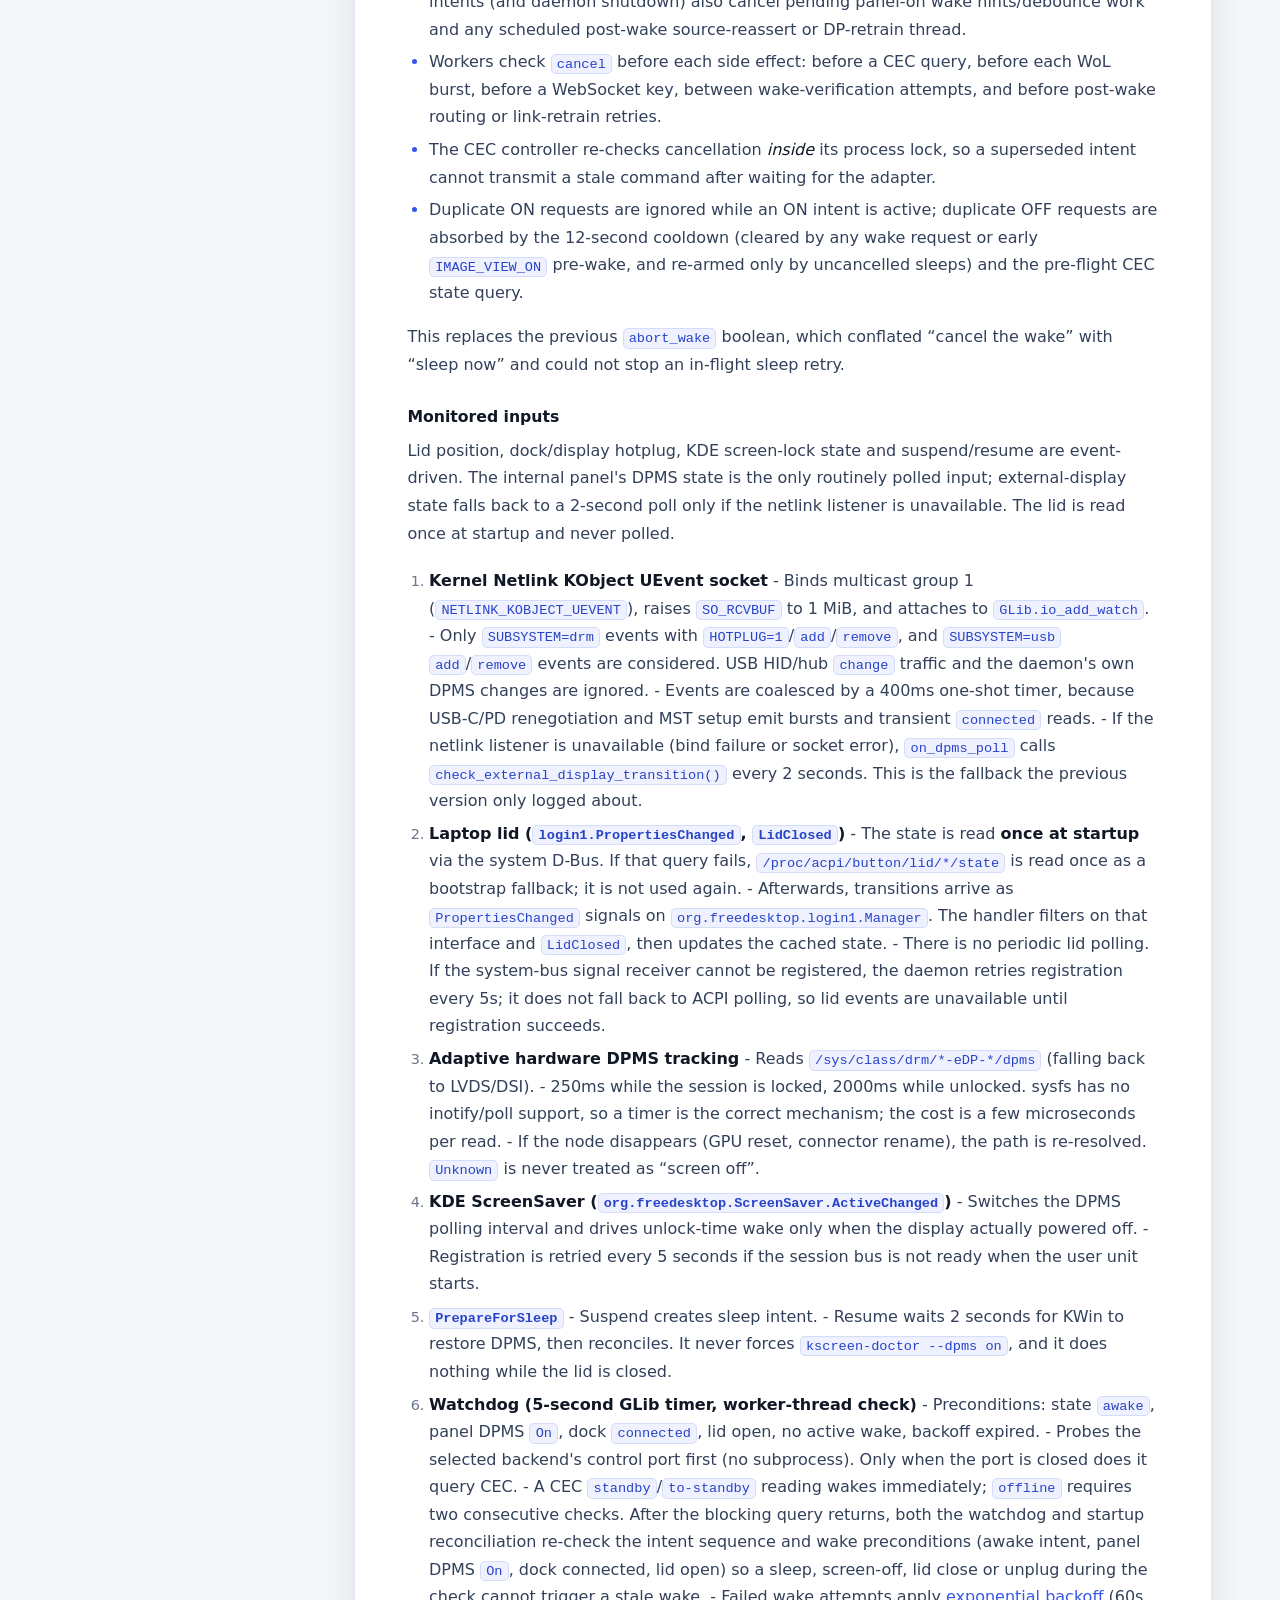
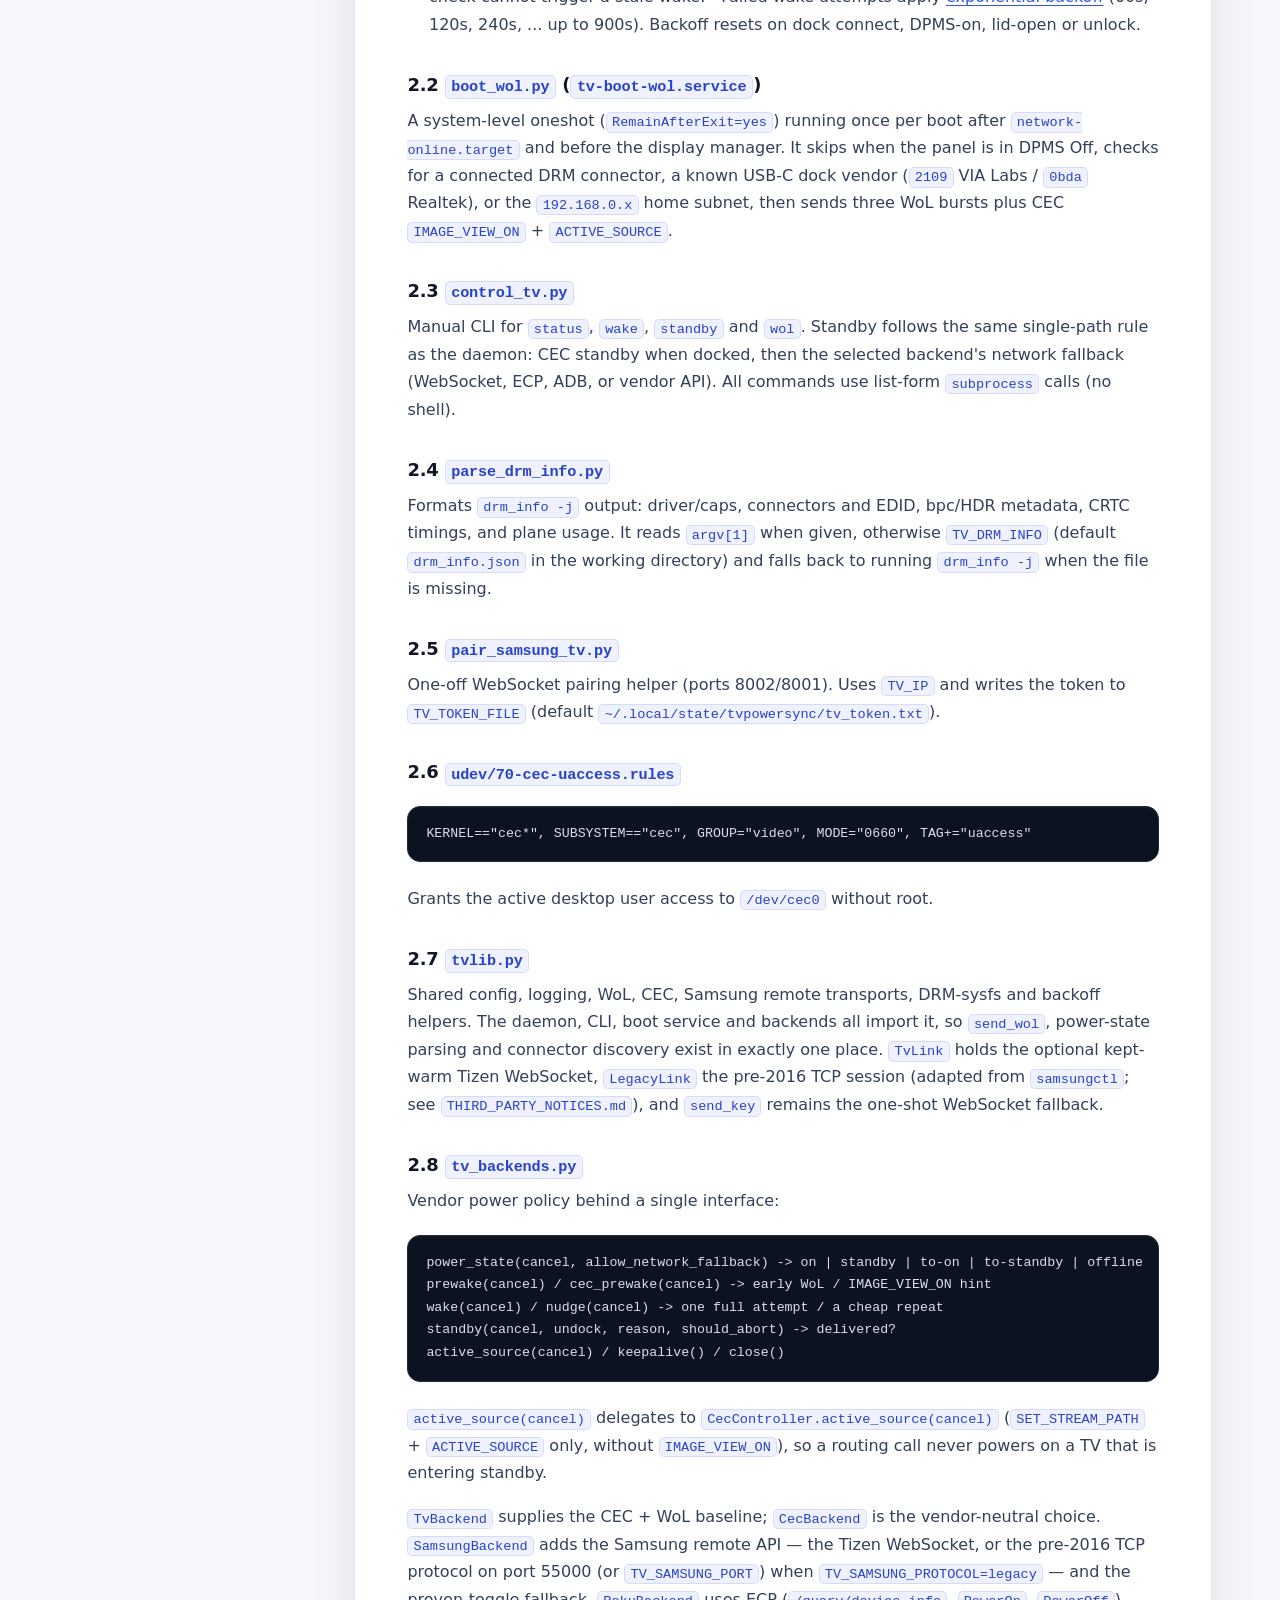
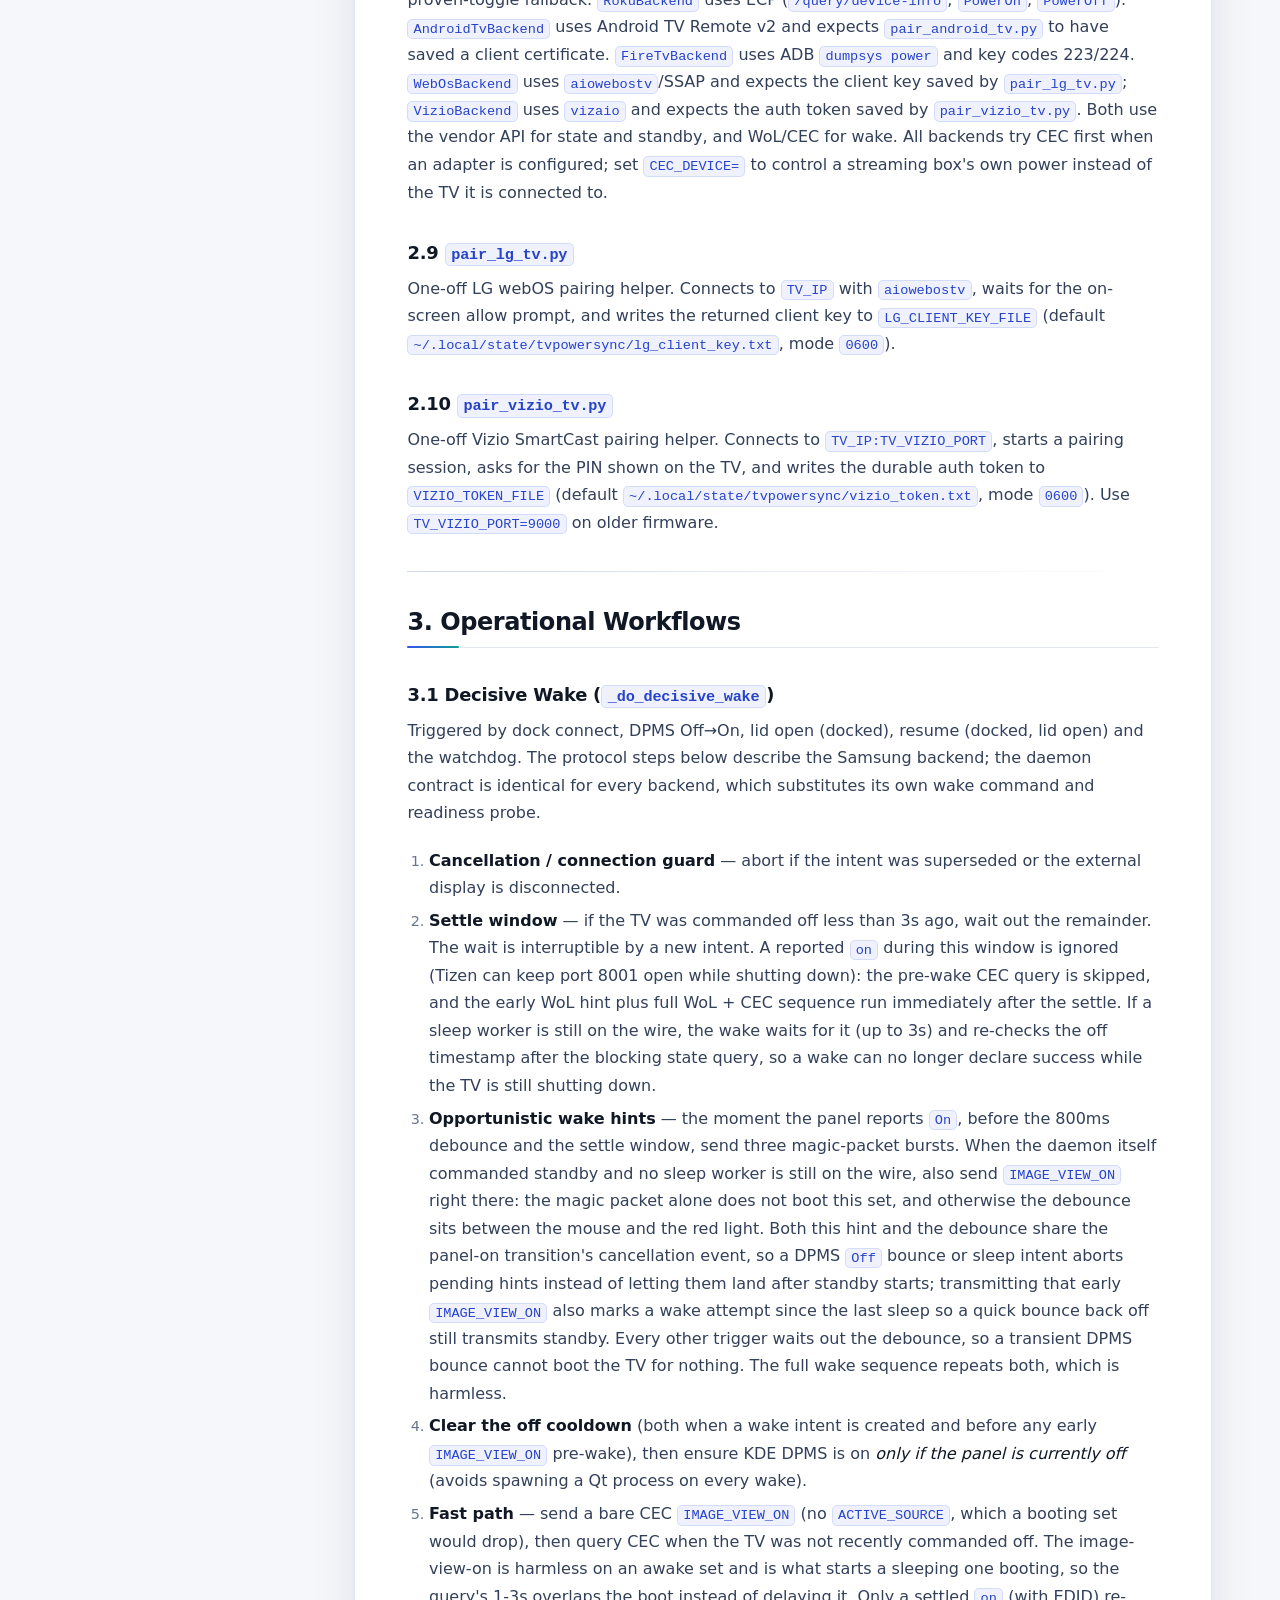
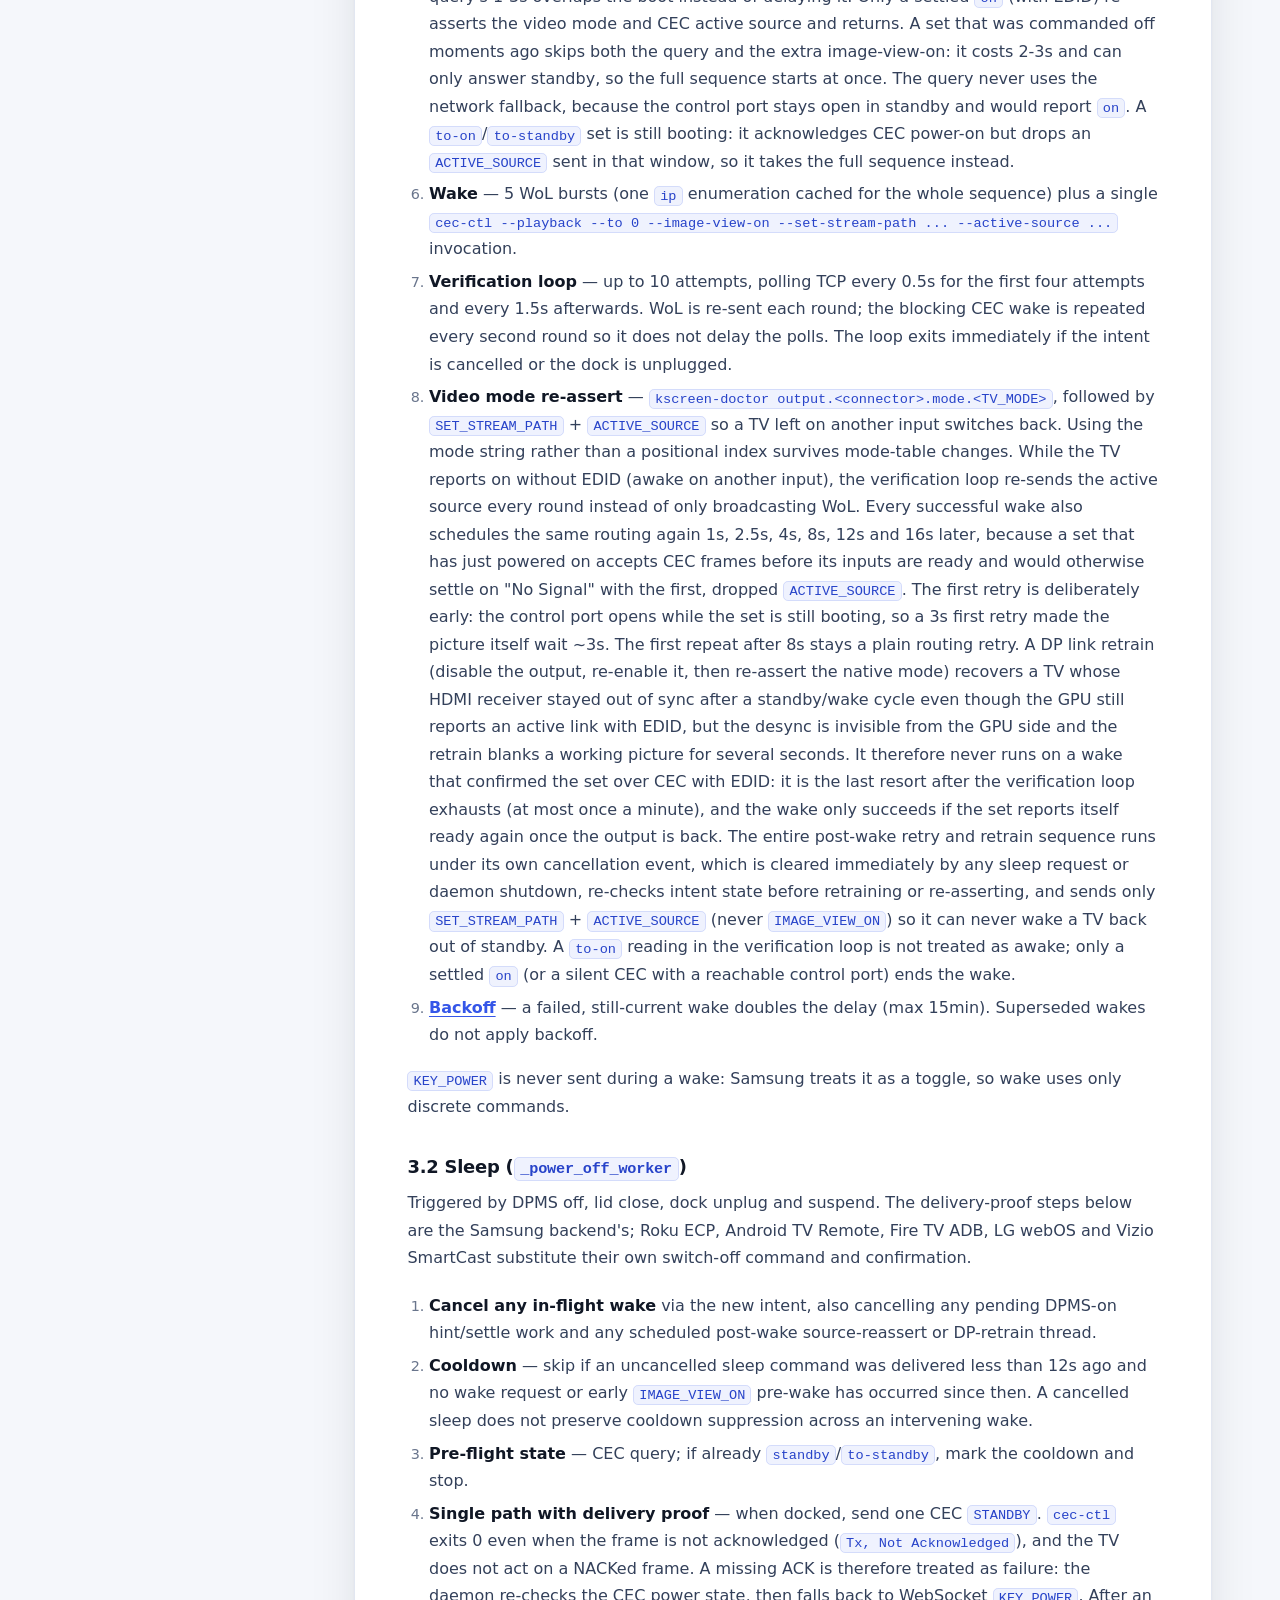
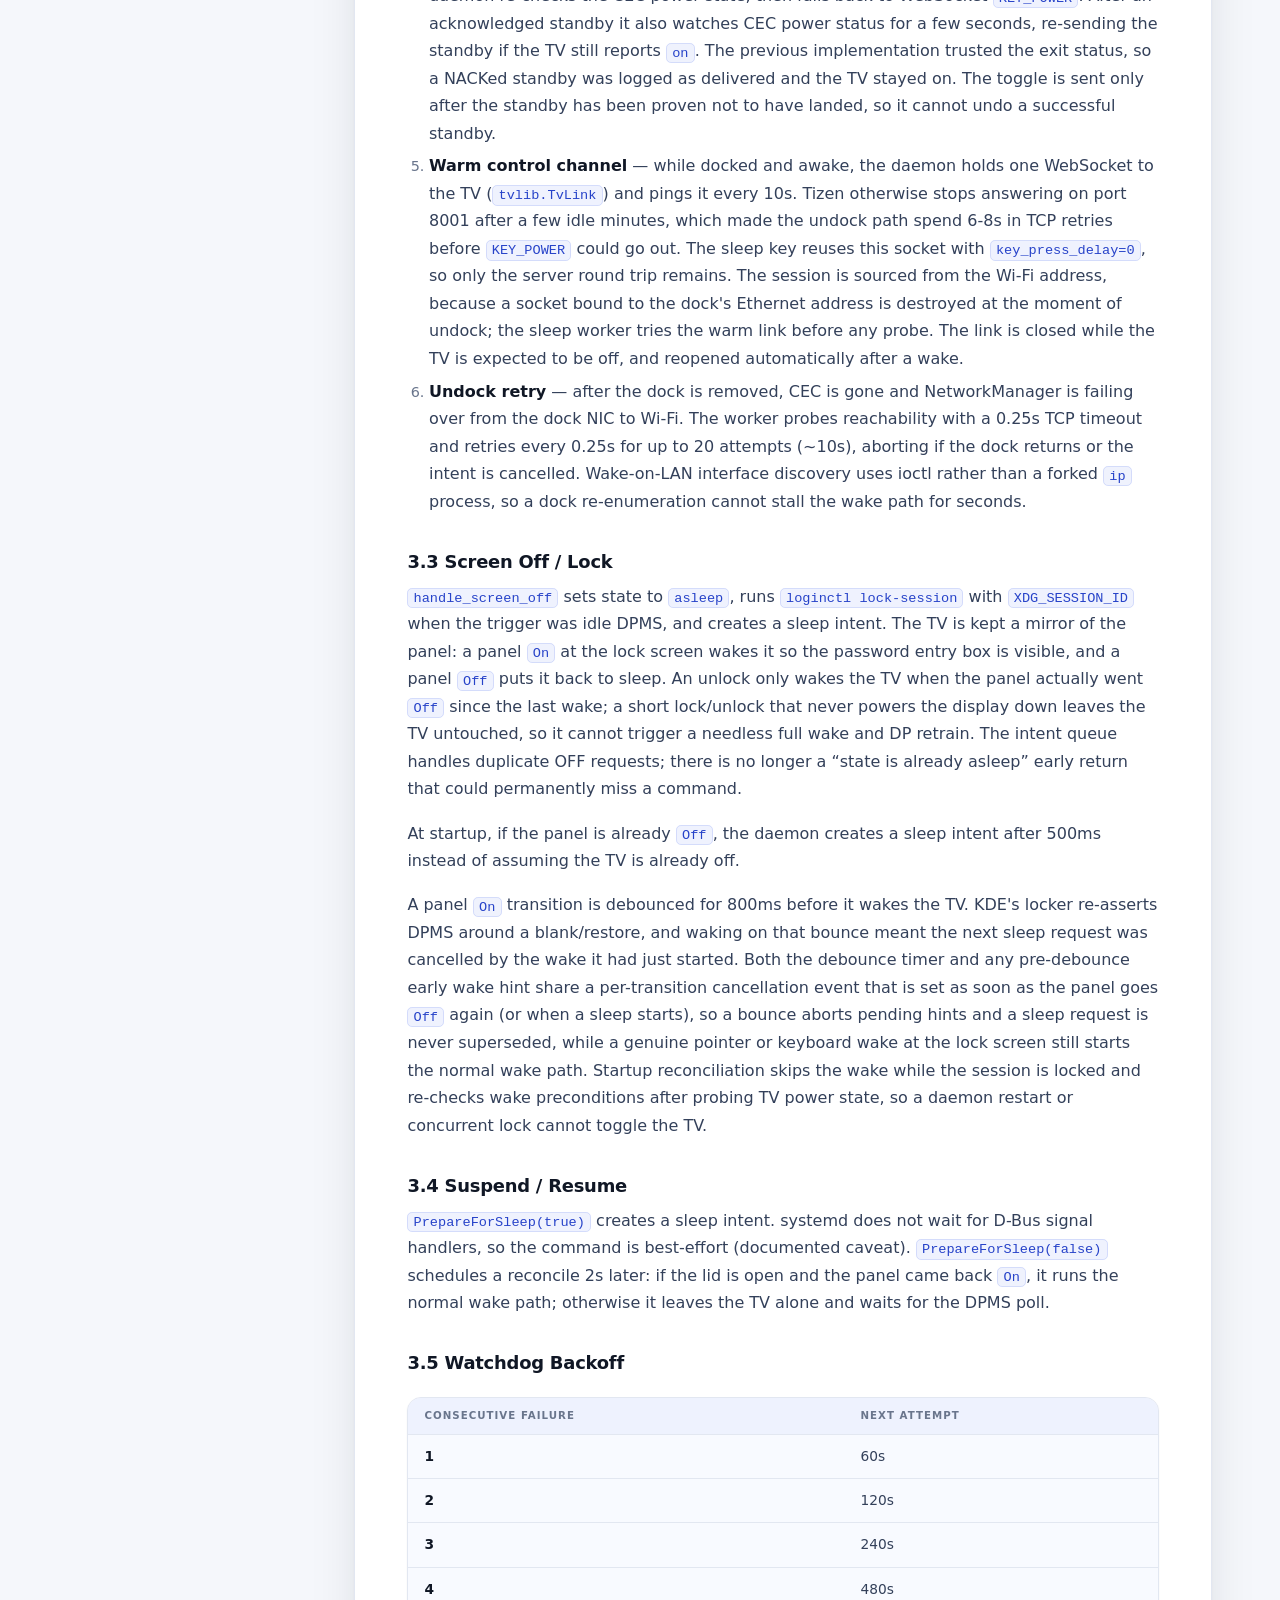
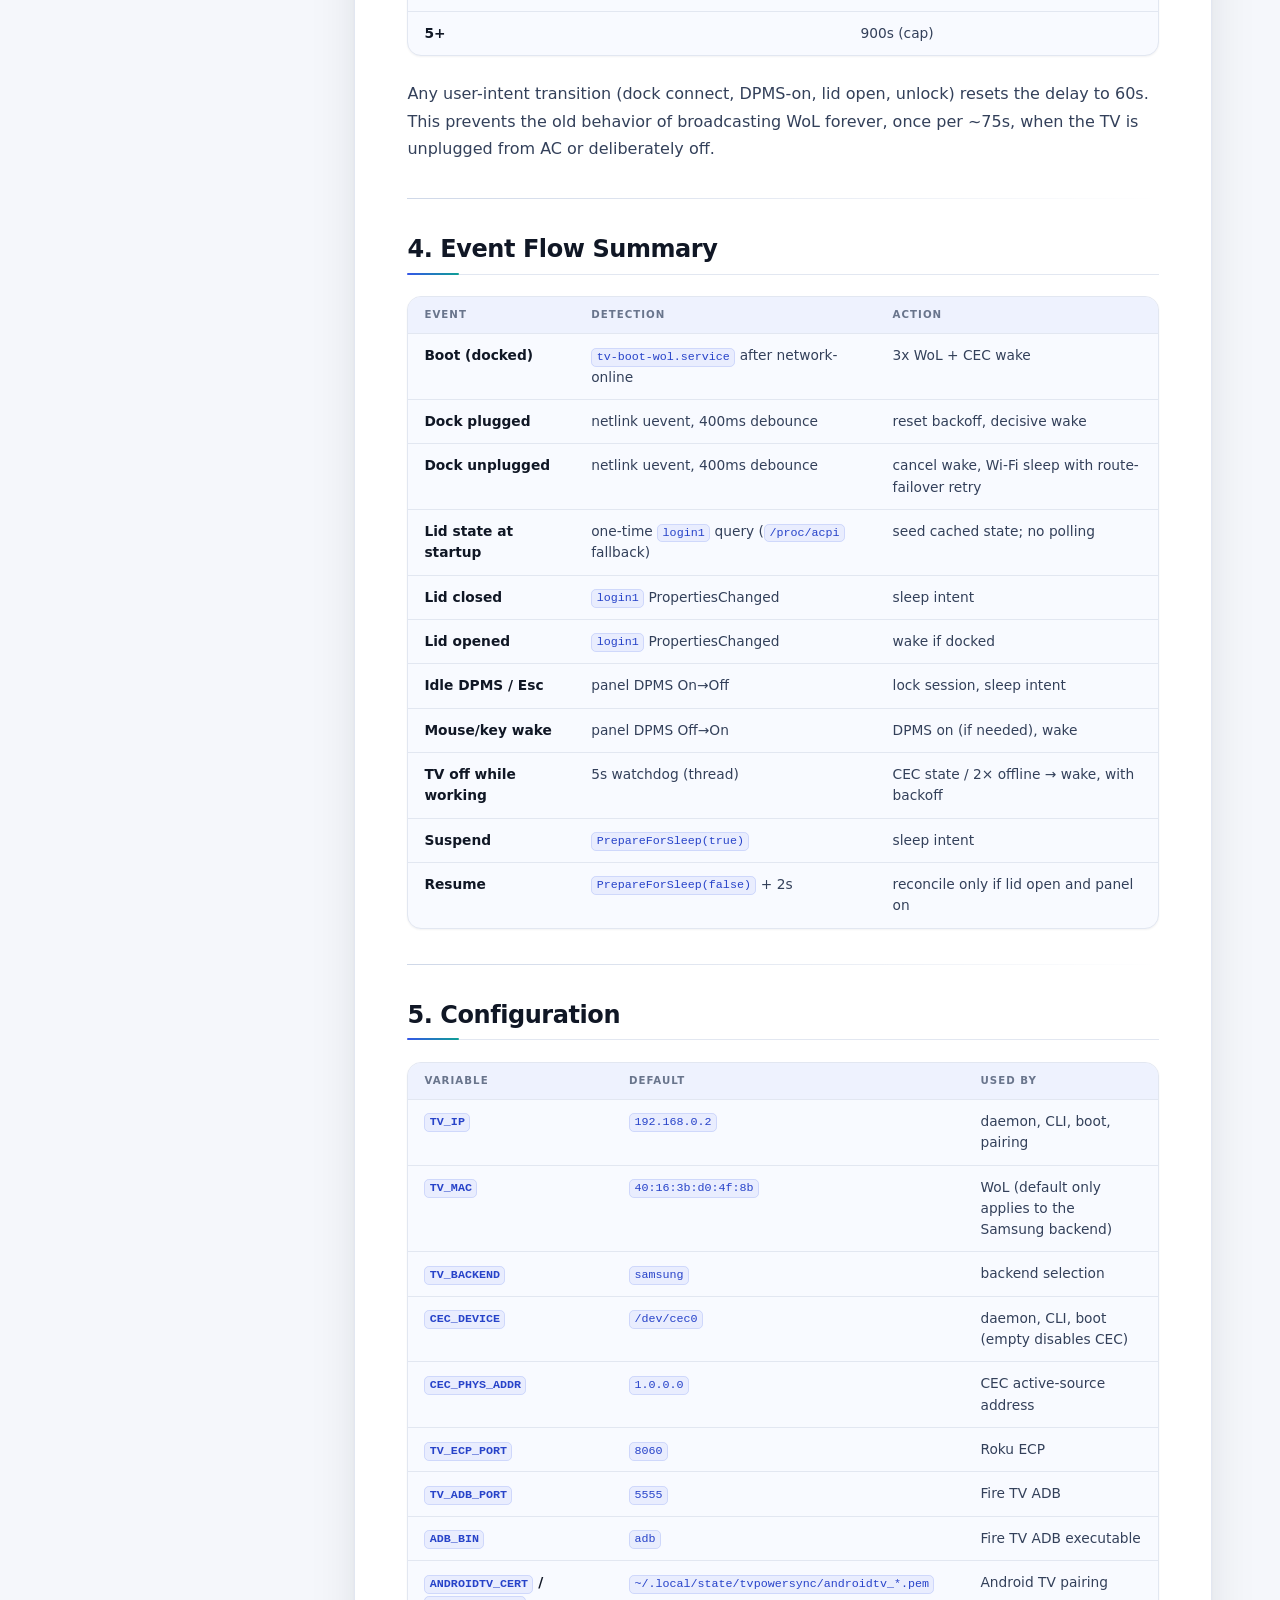
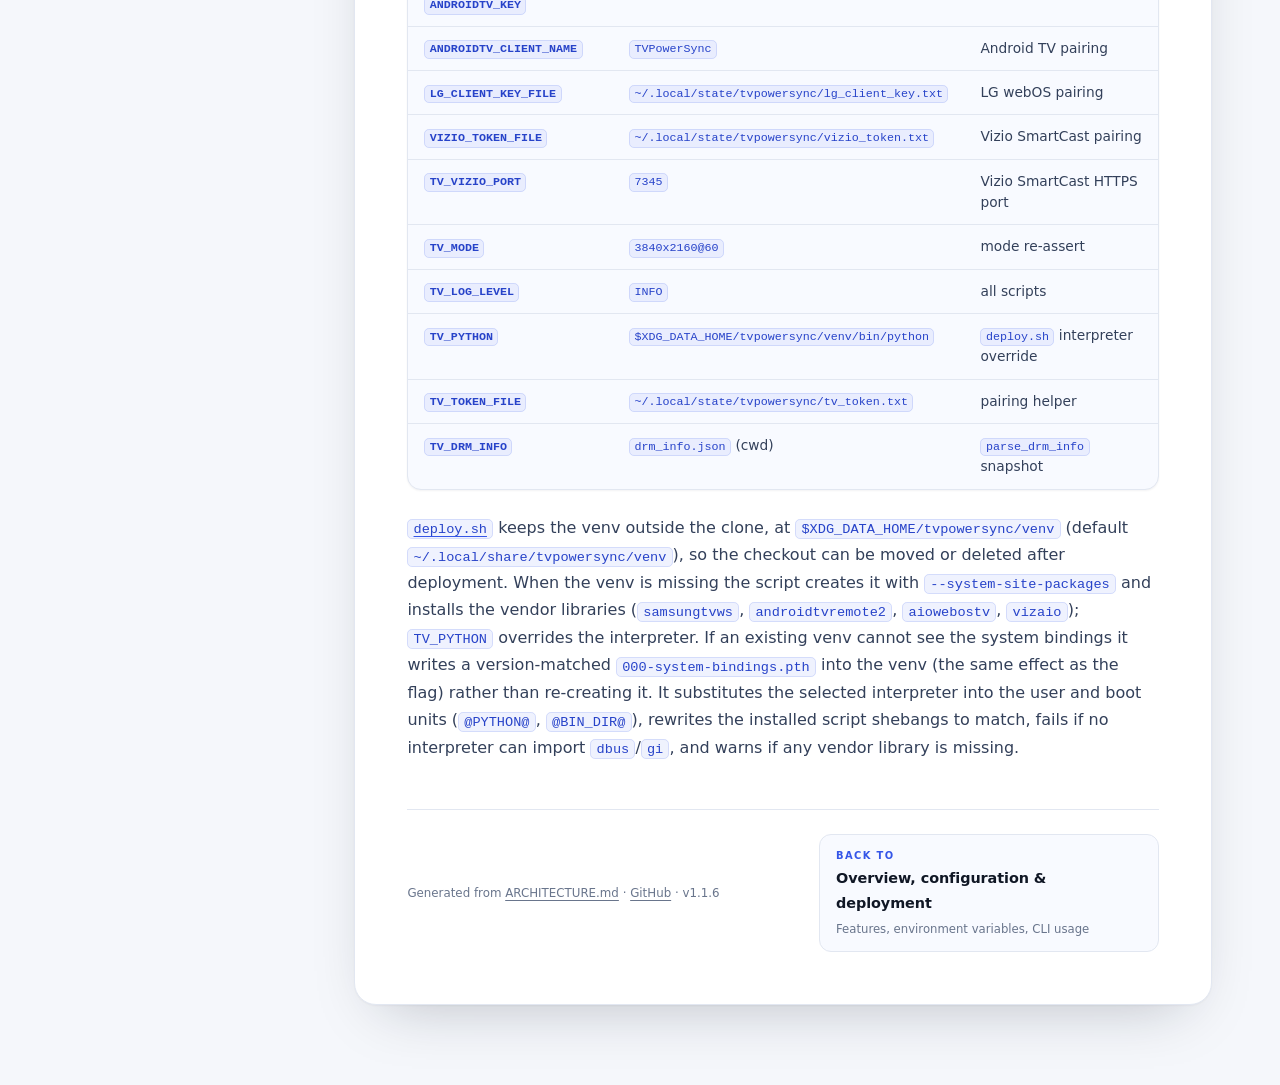
==== commit 7db56637: "Only retrain the DP link when a wake fails verification The retrain was armed by any recent DPMS Off" ====
--- a/ARCHITECTURE.html
+++ b/ARCHITECTURE.html
@@ -606,7 +606,8 @@
 </li>
 <li>
 <p><strong>KDE ScreenSaver (<code>org.freedesktop.ScreenSaver.ActiveChanged</code>)</strong>
-   - Switches the DPMS polling interval and drives unlock-time wake.
+   - Switches the DPMS polling interval and drives unlock-time wake only when
+     the display actually powered off.
    - Registration is retried every 5 seconds if the session bus is not ready
      when the user unit starts.</p>
 </li>
@@ -760,17 +761,20 @@
    survives mode-table changes. While the TV reports on without EDID (awake on
    another input), the verification loop re-sends the active source every round
    instead of only broadcasting WoL. Every successful wake also schedules the
-   same routing again 1s, 2.5s and 4s later, because a set that has just powered
-   on accepts CEC frames before its inputs are ready and would otherwise settle
-   on "No Signal" with the first, dropped <code>ACTIVE_SOURCE</code>. The first retry is
-   deliberately early: the control port opens while the set is still booting, so
-   a 3s first retry made the picture itself wait ~3s. The last repeat is
-   preceded by a DP link retrain (disable the output, re-enable it, then
-   re-assert the native mode), which recovers a TV whose HDMI receiver stayed
-   out of sync after a fast standby/wake cycle even though the GPU still
-   reports an active link with EDID. The retrain only runs when that wake had
-   to wait for an in-flight sleep command (the race that produces the desync),
-   and at most once a minute, so ordinary cold wakes never blank the screen.
+   same routing again 1s, 2.5s, 4s, 8s, 12s and 16s later, because a set that
+   has just powered on accepts CEC frames before its inputs are ready and would
+   otherwise settle on "No Signal" with the first, dropped <code>ACTIVE_SOURCE</code>. The
+   first retry is deliberately early: the control port opens while the set is
+   still booting, so a 3s first retry made the picture itself wait ~3s. The
+   first repeat after 8s stays a plain routing retry. A DP link retrain
+   (disable the output, re-enable it, then re-assert the native mode) recovers
+   a TV whose HDMI receiver stayed out of sync after a standby/wake cycle even
+   though the GPU still reports an active link with EDID, but the desync is
+   invisible from the GPU side and the retrain blanks a working picture for
+   several seconds. It therefore never runs on a wake that confirmed the set
+   over CEC with EDID: it is the last resort after the verification loop
+   exhausts (at most once a minute), and the wake only succeeds if the set
+   reports itself ready again once the output is back.
    The entire post-wake retry and retrain sequence runs under its own
    cancellation event, which is cleared immediately by any sleep request or
    daemon shutdown, re-checks intent state before retraining or re-asserting,
@@ -829,6 +833,9 @@
 <code>XDG_SESSION_ID</code> when the trigger was idle DPMS, and creates a sleep intent.
 The TV is kept a mirror of the panel: a panel <code>On</code> at the lock screen wakes it
 so the password entry box is visible, and a panel <code>Off</code> puts it back to sleep.
+An unlock only wakes the TV when the panel actually went <code>Off</code> since the last
+wake; a short lock/unlock that never powers the display down leaves the TV
+untouched, so it cannot trigger a needless full wake and DP retrain.
 The intent queue handles duplicate OFF requests; there is no longer a
 “state is already asleep” early return that could permanently miss a command.</p>
 <p>At startup, if the panel is already <code>Off</code>, the daemon creates a sleep intent
